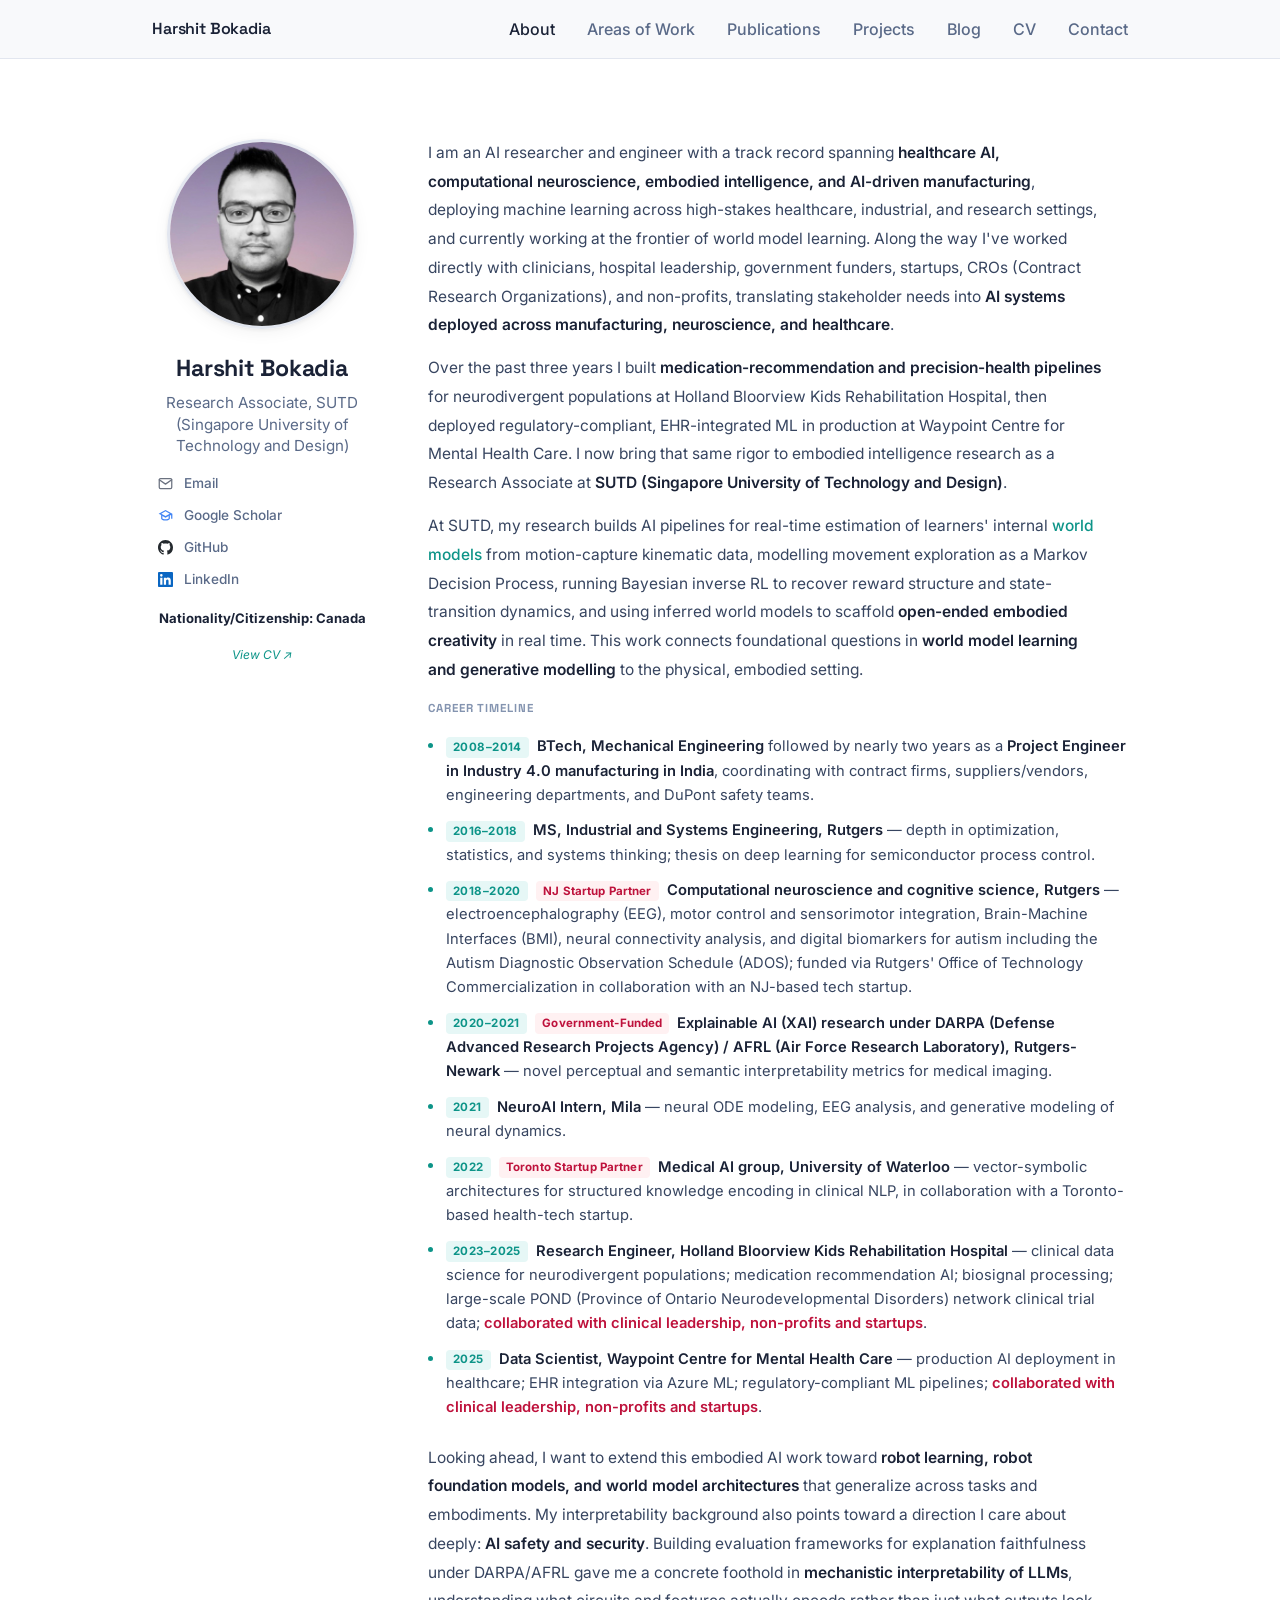
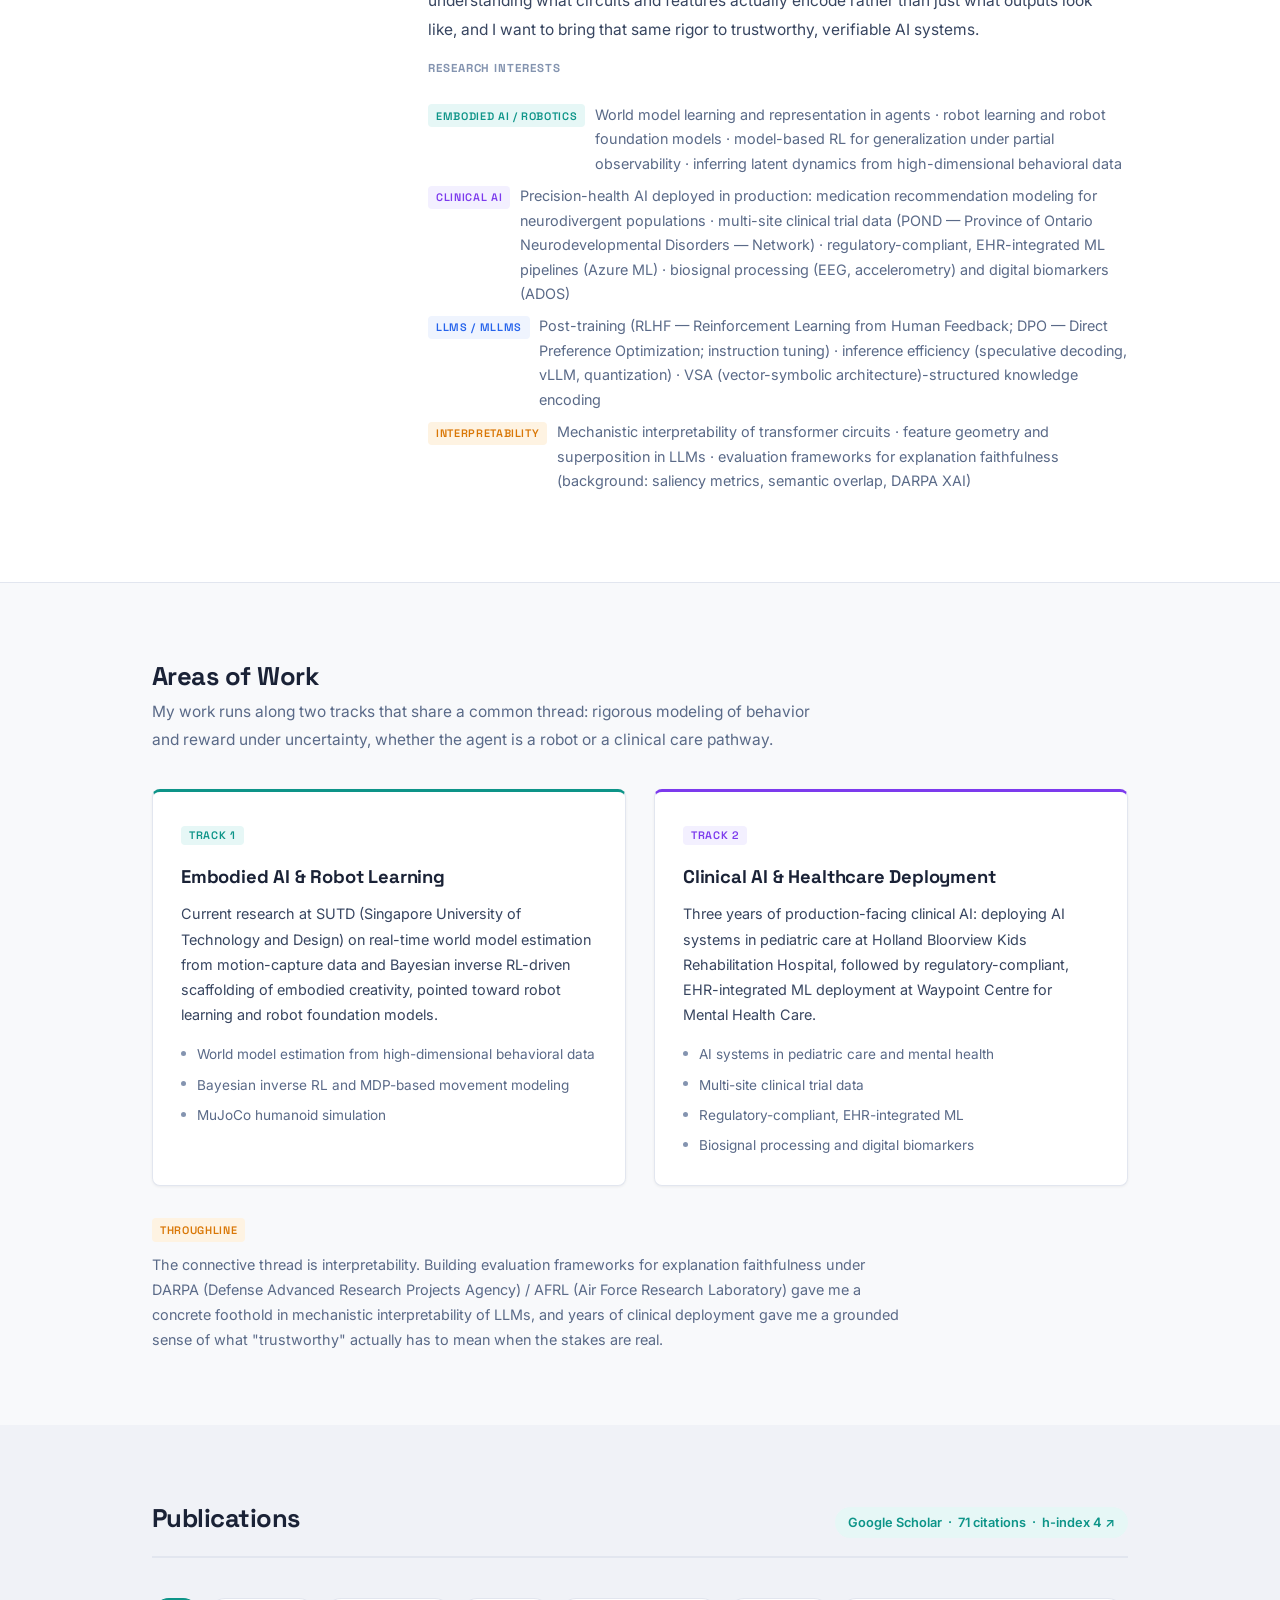
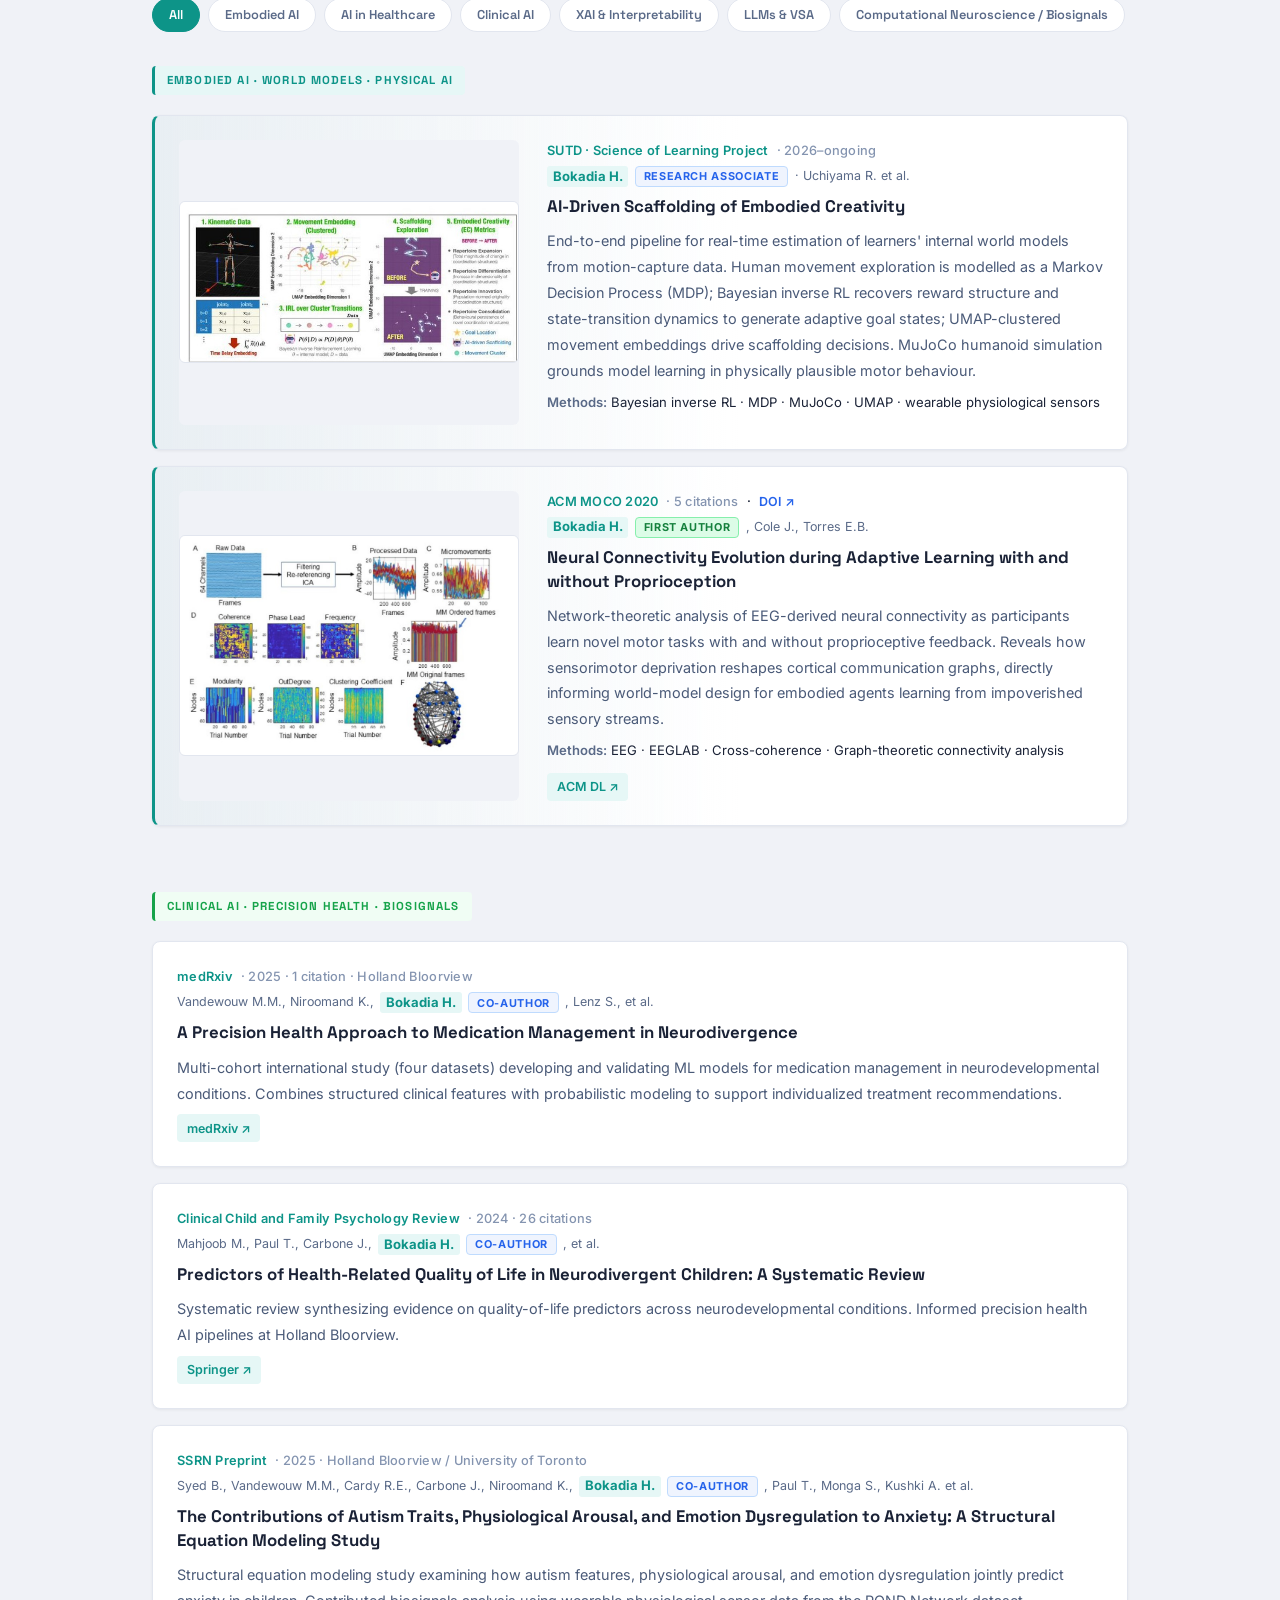
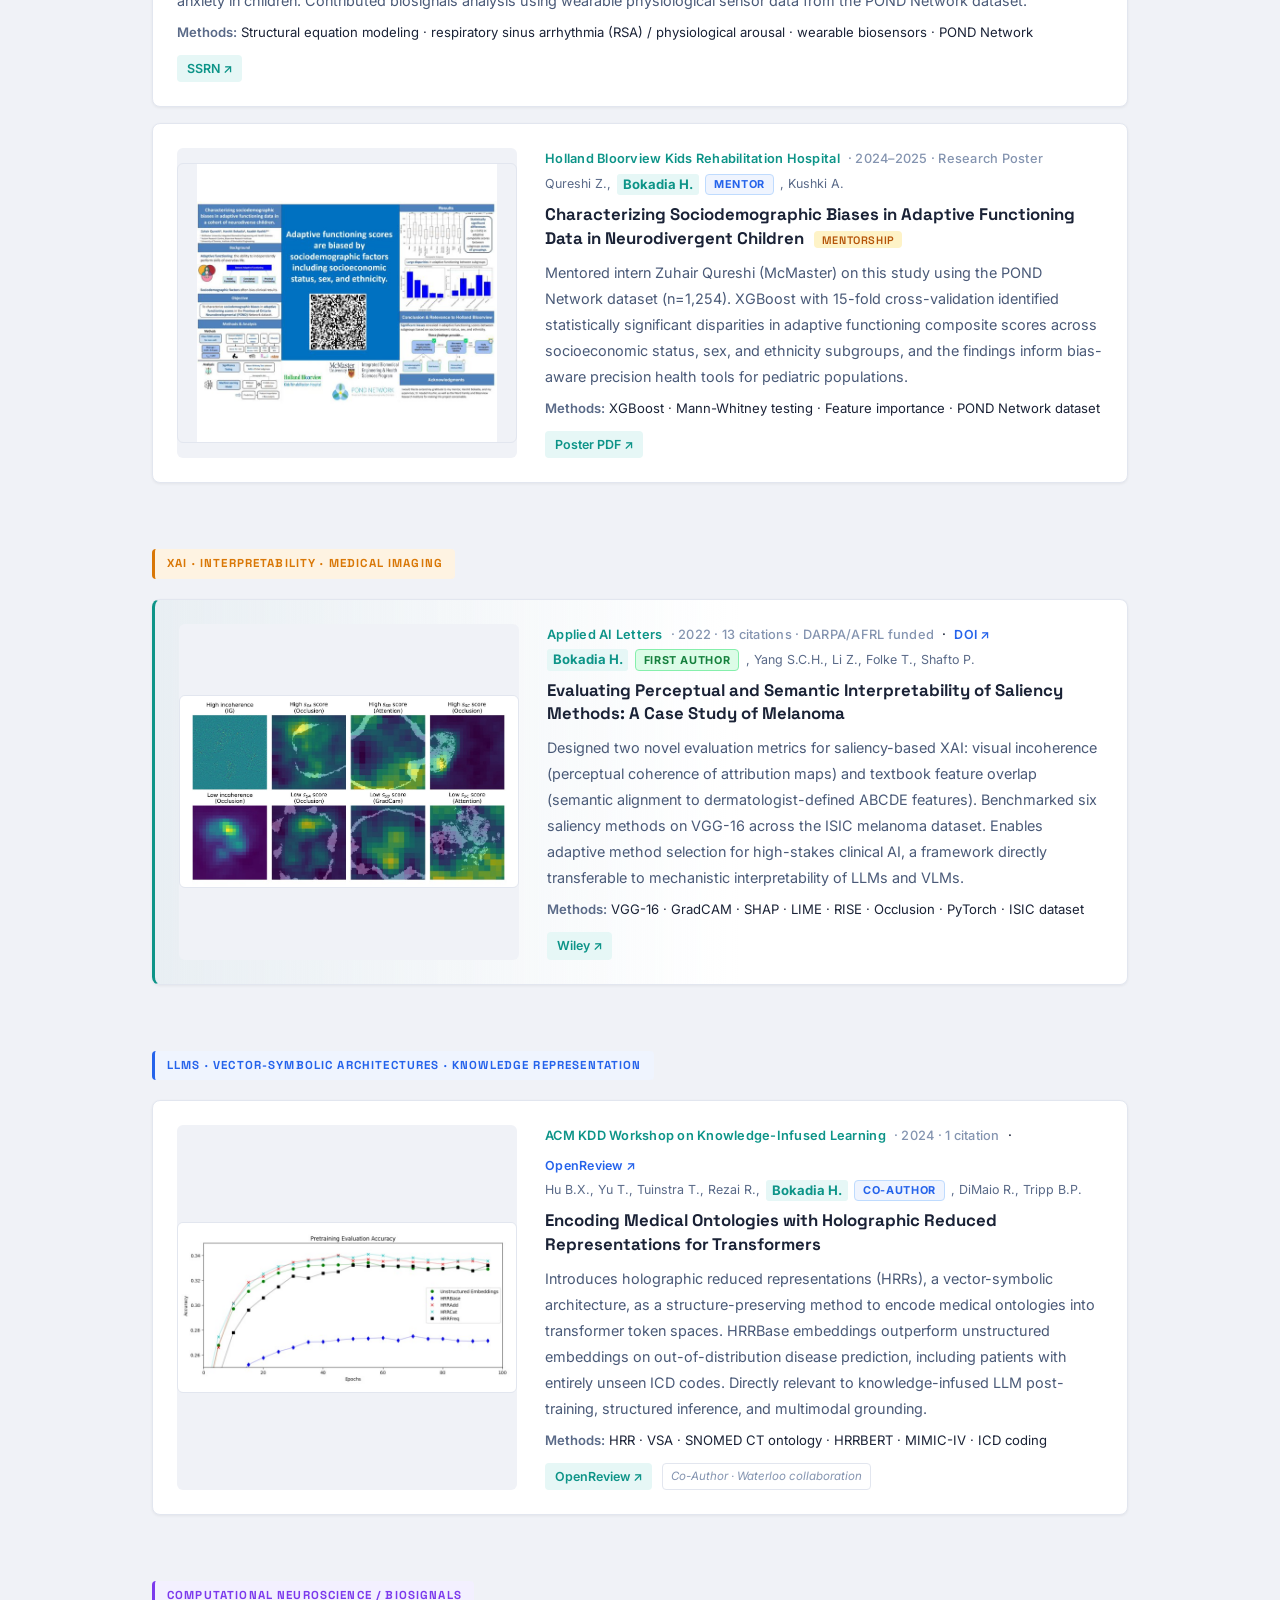
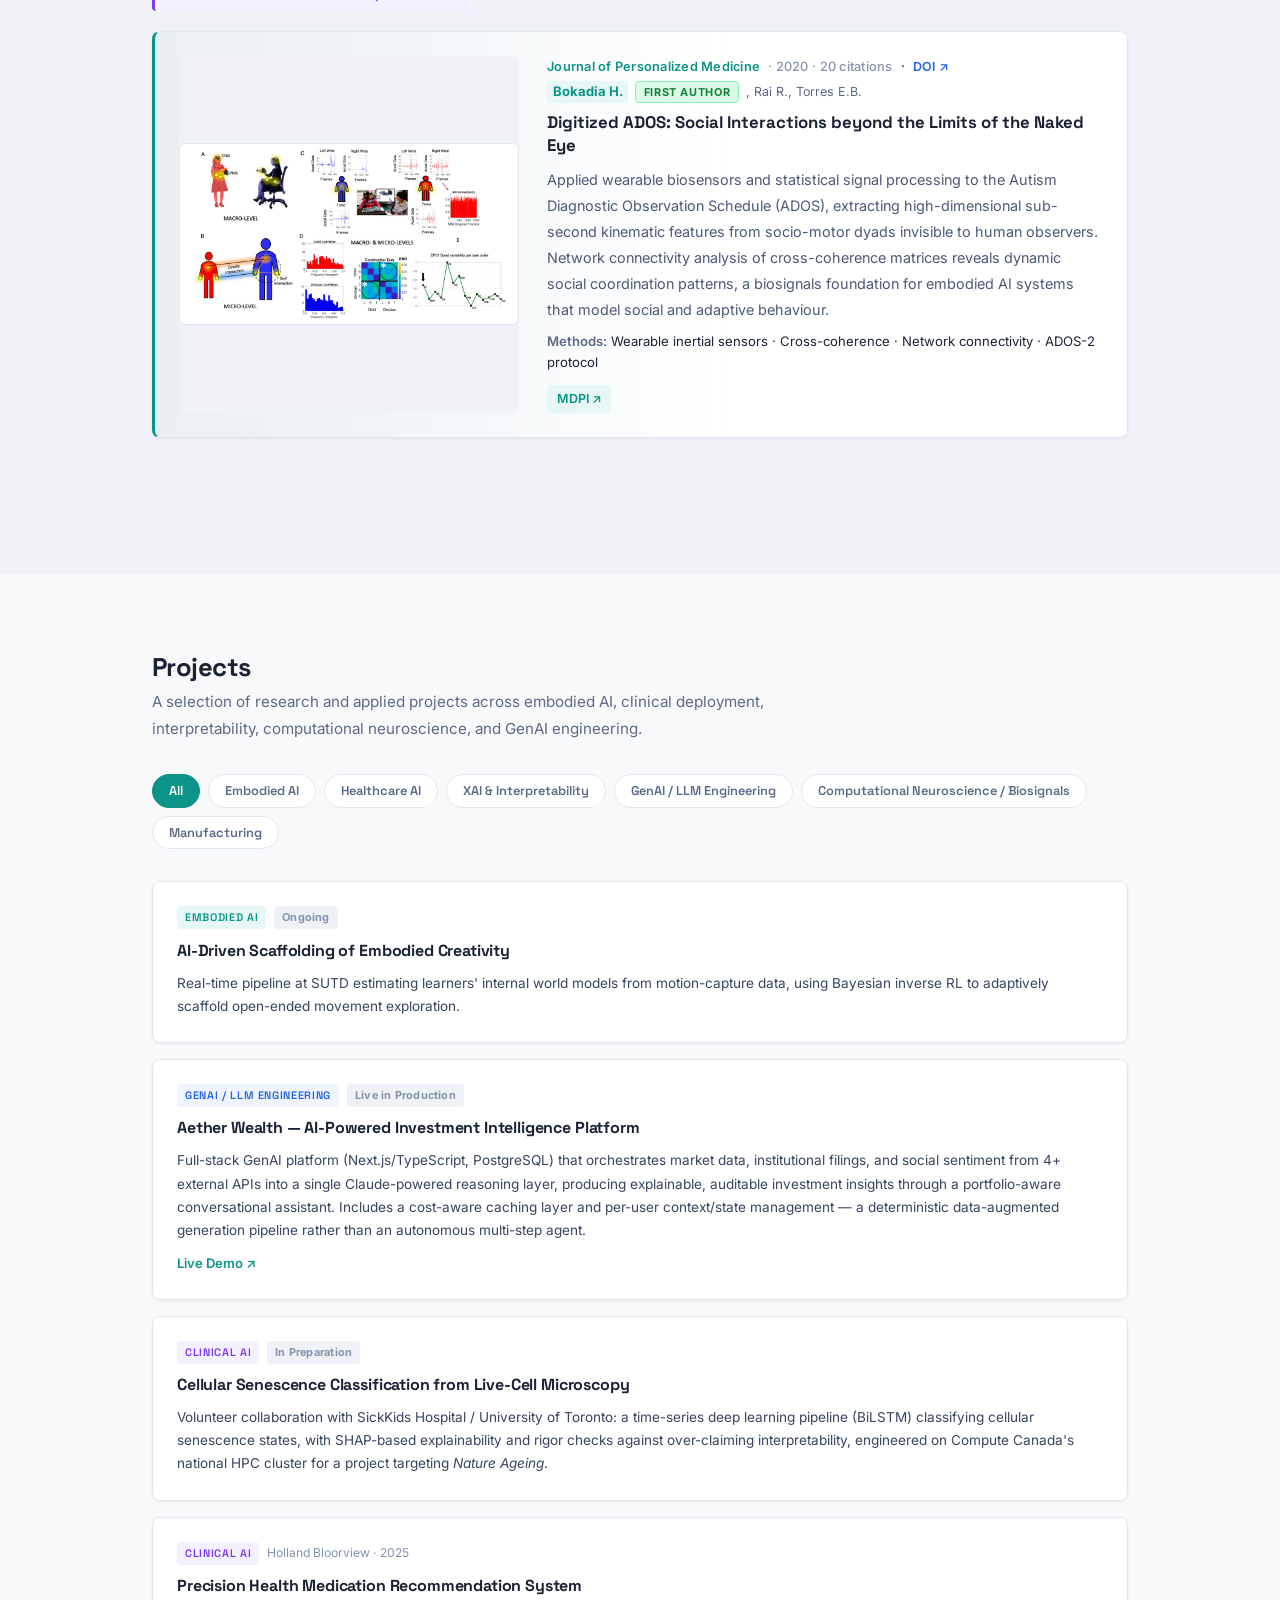
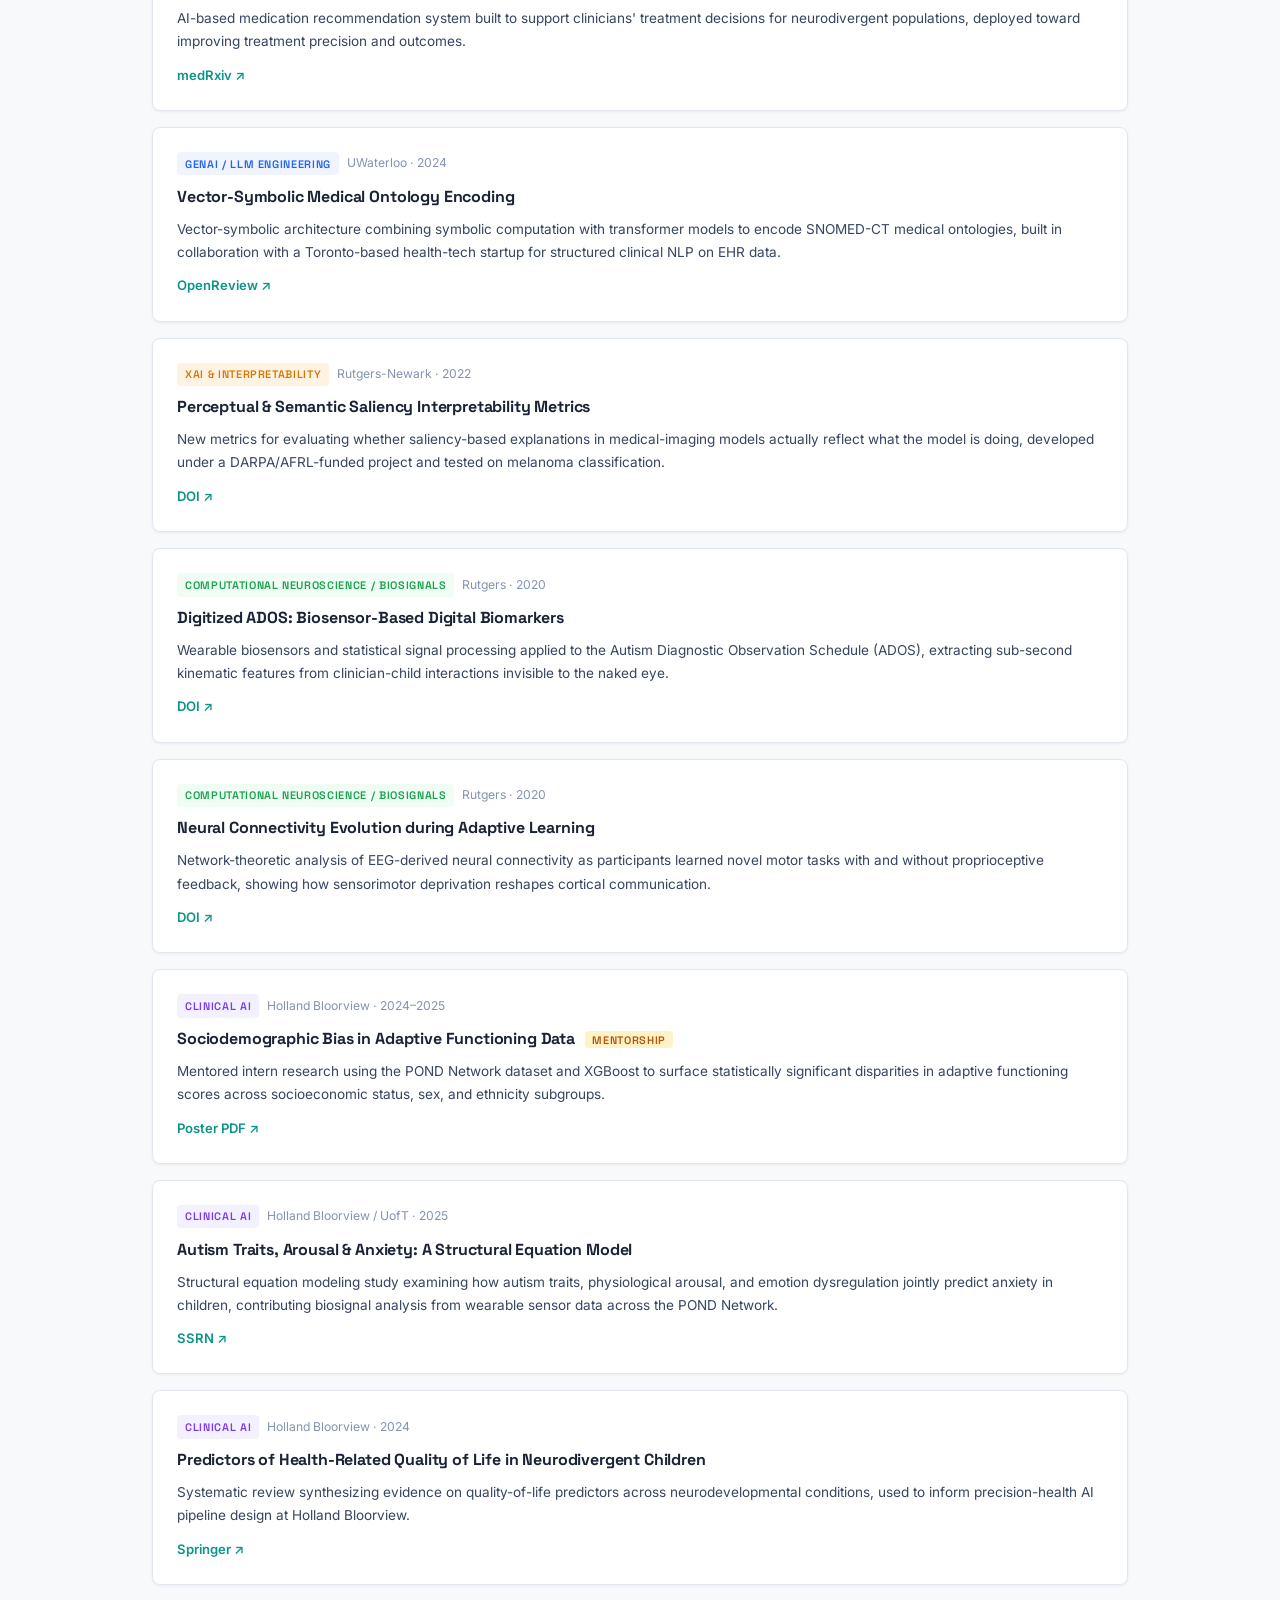
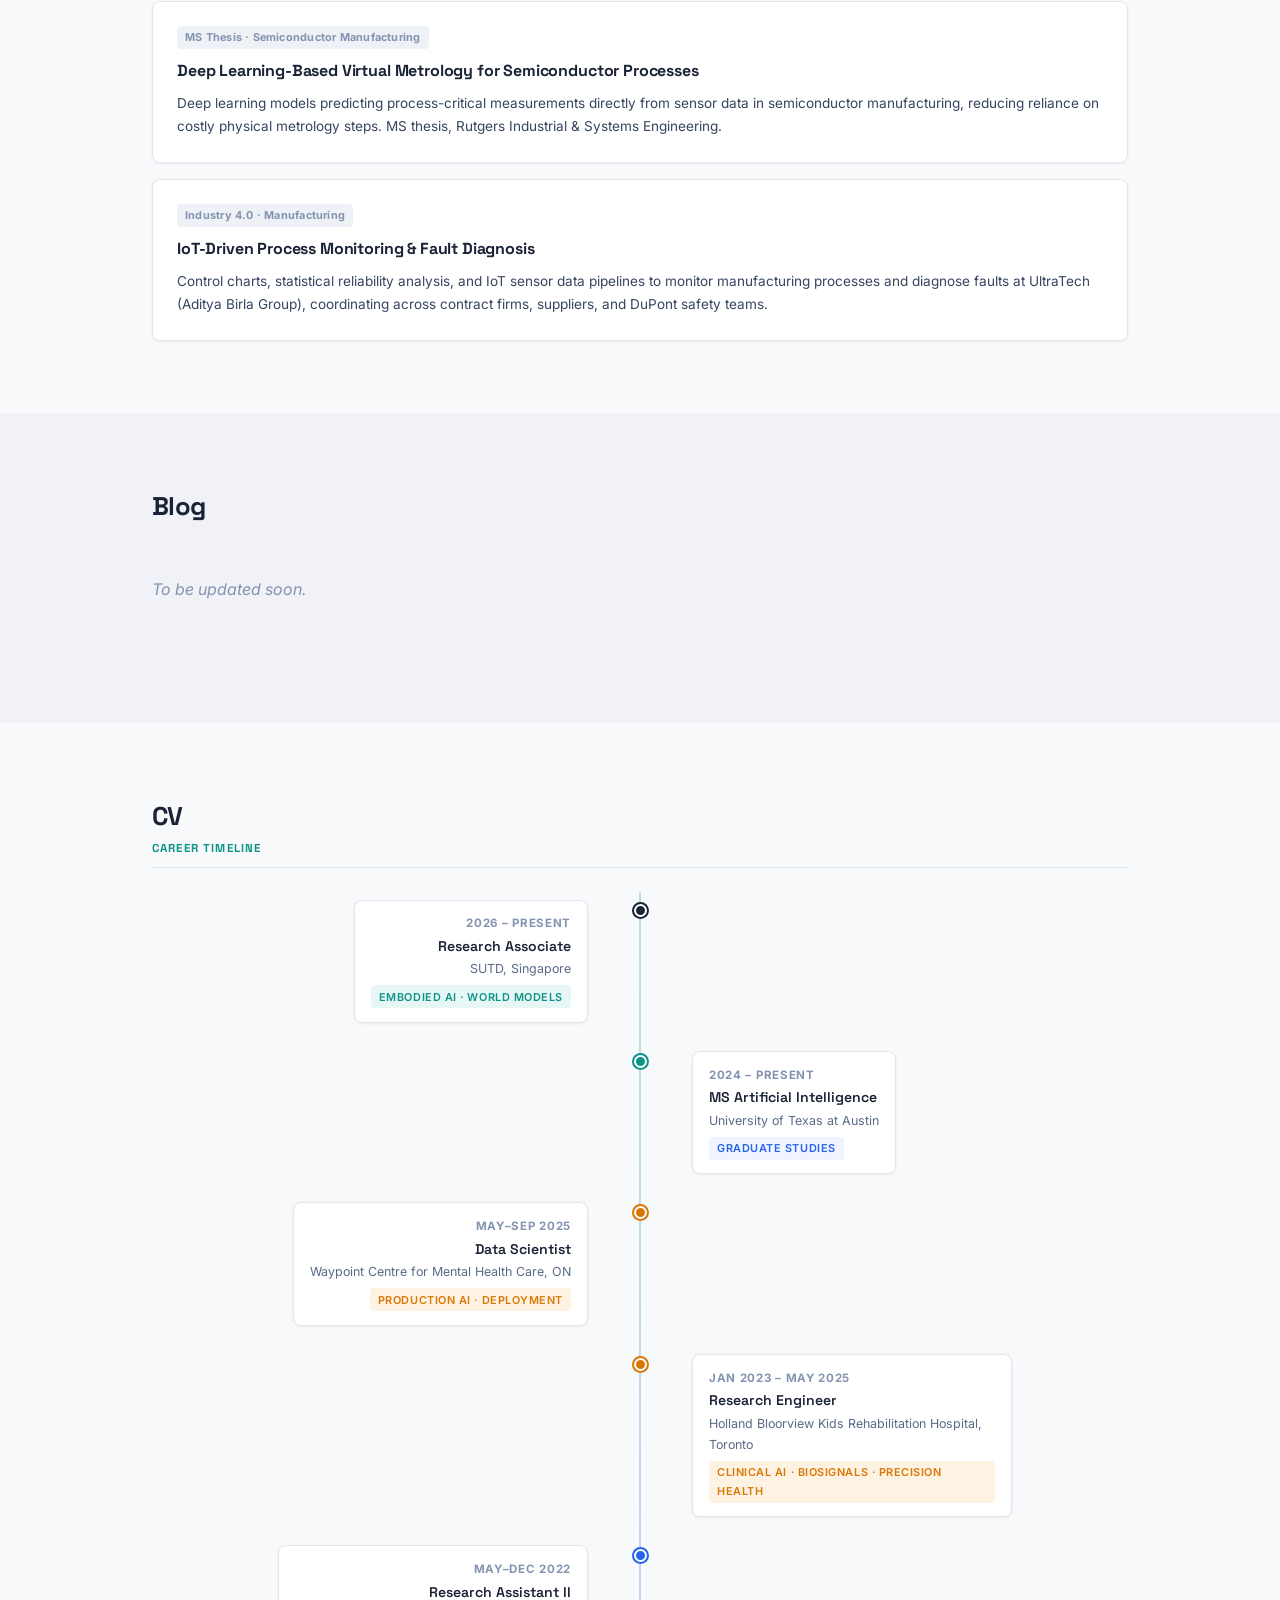
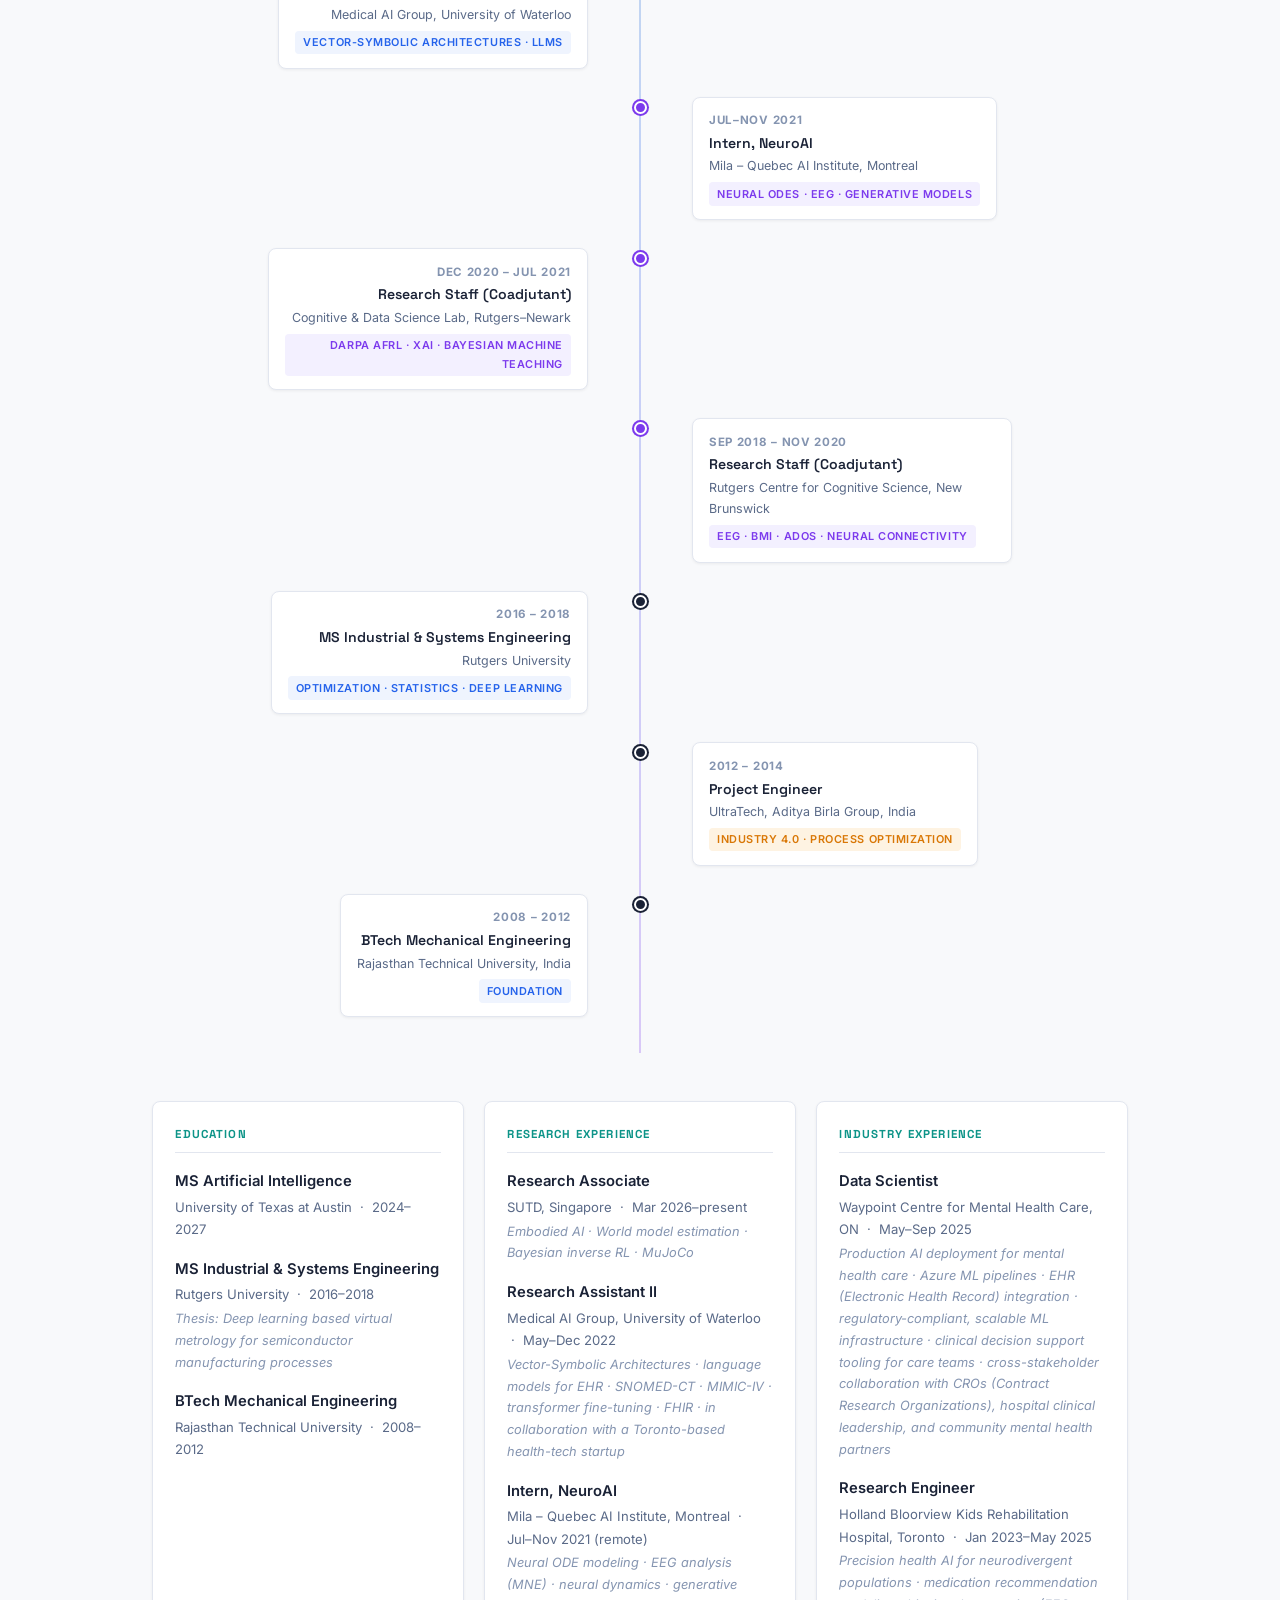
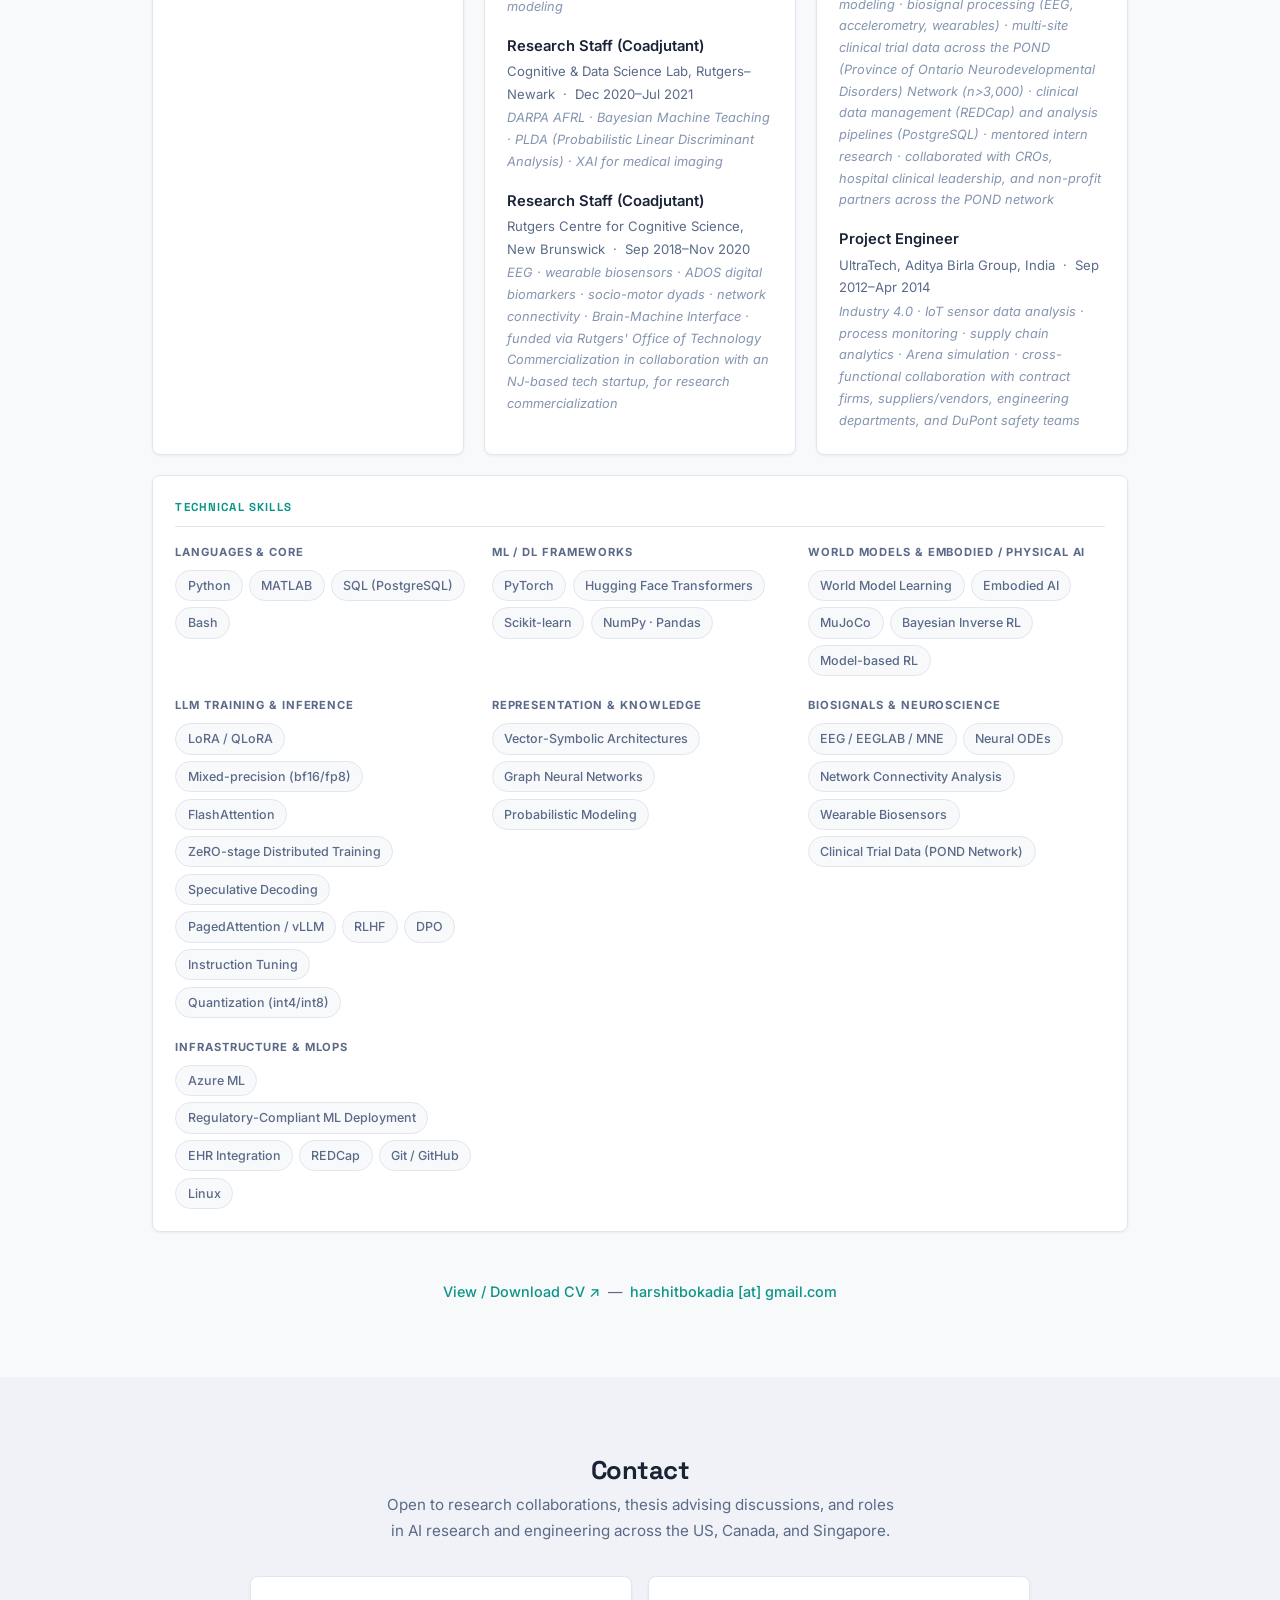
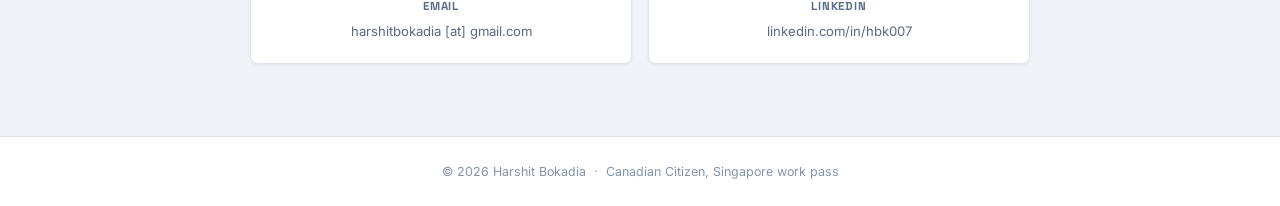
==== index.html @ d678a5a4 "Remove diffusion claims site-wide, simplify Areas of Work Track 2 - Fix domain-list phrasing: "deplo" ====
<!DOCTYPE html>
<html lang="en">
<head>
  <meta charset="UTF-8" />
  <meta name="viewport" content="width=device-width, initial-scale=1.0" />
  <title>Harshit Bokadia — AI Researcher</title>
  <link rel="stylesheet" href="styles.css" />
  <link rel="preconnect" href="https://fonts.googleapis.com" />
  <link rel="preconnect" href="https://fonts.gstatic.com" crossorigin />
  <link href="https://fonts.googleapis.com/css2?family=Inter:wght@300;400;500;600&family=Space+Grotesk:wght@400;500;600;700&display=swap" rel="stylesheet" />
</head>
<body>

  <!-- NAV -->
  <nav class="nav">
    <div class="nav-inner">
      <span class="nav-logo">Harshit Bokadia</span>
      <ul class="nav-links">
        <li><a href="#about">About</a></li>
        <li><a href="#areas">Areas of Work</a></li>
        <li><a href="#research">Publications</a></li>
        <li><a href="#projects">Projects</a></li>
        <li><a href="#blog">Blog</a></li>
        <li><a href="#cv">CV</a></li>
        <li><a href="#contact">Contact</a></li>
      </ul>
      <button class="nav-toggle" aria-label="Toggle menu">&#9776;</button>
    </div>
  </nav>

  <!-- HERO -->
  <section id="about" class="hero">
    <div class="container hero-grid">

      <div class="hero-sidebar">
        <div class="hero-photo-wrap">
          <img src="assets/photo.jpg" alt="Harshit Bokadia" class="hero-photo" />
        </div>
        <div class="hero-sidebar-info">
          <h1 class="hero-name-side">Harshit Bokadia</h1>
          <p class="hero-role-side">Research Associate, SUTD (Singapore University of Technology and Design)</p>
          <ul class="sidebar-links">
            <li>
              <span class="si-icon si-email">
                <svg width="15" height="15" viewBox="0 0 24 24" fill="none" stroke="currentColor" stroke-width="2" stroke-linecap="round" stroke-linejoin="round"><rect x="2" y="4" width="20" height="16" rx="2"/><polyline points="22,6 12,13 2,6"/></svg>
              </span>
              <a href="mailto:harshitbokadia&#64;gmail&#46;com">Email</a>
            </li>
            <li>
              <span class="si-icon si-scholar">
                <svg width="15" height="15" viewBox="0 0 24 24" fill="currentColor" xmlns="http://www.w3.org/2000/svg">
                  <path d="M12 3L1 9l4 2.18V17c0 1.1 3.13 3 7 3s7-1.9 7-3v-5.82L21 12v5h2V9L12 3zm6.82 6L12 12.72 5.18 9 12 5.28 18.82 9zM17 16.77C16.42 17.28 14.38 18 12 18c-2.38 0-4.42-.72-5-1.23v-3.89l5 2.73 5-2.73v3.89z"/>
                </svg>
              </span>
              <a href="https://scholar.google.ca/citations?user=QxgwOOcAAAAJ&hl=en" target="_blank">Google Scholar</a>
            </li>
            <li>
              <span class="si-icon si-github">
                <svg width="15" height="15" viewBox="0 0 24 24" fill="currentColor"><path d="M12 0C5.37 0 0 5.37 0 12c0 5.31 3.435 9.795 8.205 11.385.6.105.825-.255.825-.57 0-.285-.015-1.23-.015-2.235-3.015.555-3.795-.735-4.035-1.41-.135-.345-.72-1.41-1.23-1.695-.42-.225-1.02-.78-.015-.795.945-.015 1.62.87 1.845 1.23 1.08 1.815 2.805 1.305 3.495.99.105-.78.42-1.305.765-1.605-2.67-.3-5.46-1.335-5.46-5.925 0-1.305.465-2.385 1.23-3.225-.12-.3-.54-1.53.12-3.18 0 0 1.005-.315 3.3 1.23.96-.27 1.98-.405 3-.405s2.04.135 3 .405c2.295-1.56 3.3-1.23 3.3-1.23.66 1.65.24 2.88.12 3.18.765.84 1.23 1.905 1.23 3.225 0 4.605-2.805 5.625-5.475 5.925.435.375.81 1.095.81 2.22 0 1.605-.015 2.895-.015 3.3 0 .315.225.69.825.57A12.02 12.02 0 0 0 24 12c0-6.63-5.37-12-12-12z"/></svg>
              </span>
              <a href="https://github.com/hbk008" target="_blank">GitHub</a>
            </li>
            <li>
              <span class="si-icon si-linkedin">
                <svg width="15" height="15" viewBox="0 0 24 24" fill="currentColor"><path d="M20.447 20.452h-3.554v-5.569c0-1.328-.027-3.037-1.852-3.037-1.853 0-2.136 1.445-2.136 2.939v5.667H9.351V9h3.414v1.561h.046c.477-.9 1.637-1.85 3.37-1.85 3.601 0 4.267 2.37 4.267 5.455v6.286zM5.337 7.433a2.062 2.062 0 0 1-2.063-2.065 2.064 2.064 0 1 1 2.063 2.065zm1.782 13.019H3.555V9h3.564v11.452zM22.225 0H1.771C.792 0 0 .774 0 1.729v20.542C0 23.227.792 24 1.771 24h20.451C23.2 24 24 23.227 24 22.271V1.729C24 .774 23.2 0 22.222 0h.003z"/></svg>
              </span>
              <a href="https://www.linkedin.com/in/hbk007/" target="_blank">LinkedIn</a>
            </li>
          </ul>
          <p class="sidebar-nationality"><strong>Nationality/Citizenship: Canada</strong></p>
          <p class="sidebar-cv-note"><a href="https://drive.google.com/file/d/1bFCVumP7IVAzgKCpffT9Iq8Vi7WhBjPZ/view?usp=sharing" target="_blank">View CV ↗</a></p>
        </div>
      </div>

      <div class="hero-text">
        <h1 class="hero-name">Harshit Bokadia</h1>
        <p class="hero-tagline">AI Researcher · Healthcare AI, Robotics &amp; Computational Neuroscience  |  SUTD · Canadian Citizen</p>

        <p class="hero-bio">
          I am an AI researcher and engineer with a track record spanning <strong>healthcare AI,
          computational neuroscience, embodied intelligence, and AI-driven manufacturing</strong>,
          deploying machine learning across high-stakes healthcare, industrial, and research
          settings, and currently working at the frontier of world model learning. Along the way
          I've worked directly with clinicians, hospital leadership,
          government funders, startups, CROs (Contract Research Organizations), and non-profits,
          translating stakeholder needs into <strong>AI systems deployed across manufacturing,
          neuroscience, and healthcare</strong>.
        </p>

        <p class="hero-bio">
          Over the past three years I built <strong>medication-recommendation and precision-health
          pipelines</strong> for neurodivergent populations at Holland Bloorview Kids Rehabilitation
          Hospital, then deployed regulatory-compliant, EHR-integrated ML in production at Waypoint
          Centre for Mental Health Care. I now bring that same rigor to embodied intelligence research
          as a Research Associate at <strong>SUTD (Singapore University of Technology and Design)</strong>.
        </p>
        <p class="hero-bio">
          At SUTD, my research builds AI pipelines for real-time estimation of learners' internal
          <em>world models</em> from motion-capture kinematic data, modelling movement exploration
          as a Markov Decision Process, running Bayesian inverse RL to recover reward structure and
          state-transition dynamics, and using inferred world models to scaffold
          <strong>open-ended embodied creativity</strong> in real time. This work connects foundational
          questions in <strong>world model learning and generative modelling</strong> to the physical, embodied setting.
        </p>
        <p class="hero-bio-label" style="margin-bottom:0.4rem;">Career timeline</p>
        <ul class="bio-trail">
          <li><span class="bio-date">2008–2014</span><strong>BTech, Mechanical Engineering</strong> followed by nearly two years as a <strong>Project Engineer in Industry 4.0 manufacturing in India</strong>, coordinating with contract firms, suppliers/vendors, engineering departments, and DuPont safety teams.</li>
          <li><span class="bio-date">2016–2018</span><strong>MS, Industrial and Systems Engineering, Rutgers</strong> — depth in optimization, statistics, and systems thinking; thesis on deep learning for semiconductor process control.</li>
          <li><span class="bio-date">2018–2020</span><span class="bio-partner">NJ Startup Partner</span><strong>Computational neuroscience and cognitive science, Rutgers</strong> — electroencephalography (EEG), motor control and sensorimotor integration, Brain-Machine Interfaces (BMI), neural connectivity analysis, and digital biomarkers for autism including the Autism Diagnostic Observation Schedule (ADOS); funded via Rutgers' Office of Technology Commercialization in collaboration with an NJ-based tech startup.</li>
          <li><span class="bio-date">2020–2021</span><span class="bio-partner">Government-Funded</span><strong>Explainable AI (XAI) research under DARPA (Defense Advanced Research Projects Agency) / AFRL (Air Force Research Laboratory), Rutgers-Newark</strong> — novel perceptual and semantic interpretability metrics for medical imaging.</li>
          <li><span class="bio-date">2021</span><strong>NeuroAI Intern, Mila</strong> — neural ODE modeling, EEG analysis, and generative modeling of neural dynamics.</li>
          <li><span class="bio-date">2022</span><span class="bio-partner">Toronto Startup Partner</span><strong>Medical AI group, University of Waterloo</strong> — vector-symbolic architectures for structured knowledge encoding in clinical NLP, in collaboration with a Toronto-based health-tech startup.</li>
          <li><span class="bio-date">2023–2025</span><strong>Research Engineer, Holland Bloorview Kids Rehabilitation Hospital</strong> — clinical data science for neurodivergent populations; medication recommendation AI; biosignal processing; large-scale POND (Province of Ontario Neurodevelopmental Disorders) network clinical trial data; <span class="bio-highlight">collaborated with clinical leadership, non-profits and startups</span>.</li>
          <li><span class="bio-date">2025</span><strong>Data Scientist, Waypoint Centre for Mental Health Care</strong> — production AI deployment in healthcare; EHR integration via Azure ML; regulatory-compliant ML pipelines; <span class="bio-highlight">collaborated with clinical leadership, non-profits and startups</span>.</li>
        </ul>
        <p class="hero-bio">
          Looking ahead, I want to extend this embodied AI work toward <strong>robot learning, robot foundation models, and world model architectures</strong> that generalize across tasks and embodiments. My interpretability background also points toward a direction I care about deeply: <strong>AI safety and security</strong>. Building evaluation frameworks for explanation faithfulness under DARPA/AFRL gave me a concrete foothold in <strong>mechanistic interpretability of LLMs</strong>, understanding what circuits and features actually encode rather than just what outputs look like, and I want to bring that same rigor to trustworthy, verifiable AI systems.
        </p>

        <p class="hero-bio-label">Research interests</p>
        <ul class="focus-list">
          <li><span class="tag tag-teal">Embodied AI / Robotics</span> World model learning and representation in agents · robot learning and robot foundation models · model-based RL for generalization under partial observability · inferring latent dynamics from high-dimensional behavioral data</li>
          <li><span class="tag tag-purple">Clinical AI</span> Precision-health AI deployed in production: medication recommendation modeling for neurodivergent populations · multi-site clinical trial data (POND — Province of Ontario Neurodevelopmental Disorders — Network) · regulatory-compliant, EHR-integrated ML pipelines (Azure ML) · biosignal processing (EEG, accelerometry) and digital biomarkers (ADOS)</li>
          <li><span class="tag tag-blue">LLMs / MLLMs</span> Post-training (RLHF — Reinforcement Learning from Human Feedback; DPO — Direct Preference Optimization; instruction tuning) · inference efficiency (speculative decoding, vLLM, quantization) · VSA (vector-symbolic architecture)-structured knowledge encoding</li>
          <li><span class="tag tag-orange">Interpretability</span> Mechanistic interpretability of transformer circuits · feature geometry and superposition in LLMs · evaluation frameworks for explanation faithfulness (background: saliency metrics, semantic overlap, DARPA XAI)</li>
        </ul>


      </div>

    </div>
  </section>

  <!-- AREAS OF WORK -->
  <section id="areas" class="section">
    <div class="container">
      <h2 class="section-title reveal">Areas of Work</h2>
      <p class="areas-intro reveal">
        My work runs along two tracks that share a common thread: rigorous modeling of
        behavior and reward under uncertainty, whether the agent is a robot or a clinical
        care pathway.
      </p>

      <div class="areas-grid">
        <div class="area-card area-card-teal reveal-left">
          <span class="tag tag-teal">Track 1</span>
          <h3 class="area-card-title">Embodied AI &amp; Robot Learning</h3>
          <p class="area-card-text">
            Current research at SUTD (Singapore University of Technology and Design) on
            real-time world model estimation from motion-capture data and Bayesian inverse
            RL-driven scaffolding of embodied creativity, pointed toward robot learning and
            robot foundation models.
          </p>
          <ul class="area-highlights">
            <li>World model estimation from high-dimensional behavioral data</li>
            <li>Bayesian inverse RL and MDP-based movement modeling</li>
            <li>MuJoCo humanoid simulation</li>
          </ul>
        </div>

        <div class="area-card area-card-purple reveal-right">
          <span class="tag tag-purple">Track 2</span>
          <h3 class="area-card-title">Clinical AI &amp; Healthcare Deployment</h3>
          <p class="area-card-text">
            Three years of production-facing clinical AI: deploying AI systems in pediatric
            care at Holland Bloorview Kids Rehabilitation Hospital, followed by
            regulatory-compliant, EHR-integrated ML deployment at Waypoint Centre
            for Mental Health Care.
          </p>
          <ul class="area-highlights">
            <li>AI systems in pediatric care and mental health</li>
            <li>Multi-site clinical trial data</li>
            <li>Regulatory-compliant, EHR-integrated ML</li>
            <li>Biosignal processing and digital biomarkers</li>
          </ul>
        </div>
      </div>

      <p class="areas-thread reveal">
        <span class="tag tag-orange">Throughline</span>
        The connective thread is interpretability. Building evaluation frameworks for
        explanation faithfulness under DARPA (Defense Advanced Research Projects Agency) /
        AFRL (Air Force Research Laboratory) gave me a concrete foothold in mechanistic
        interpretability of LLMs, and years of clinical deployment gave me a grounded sense
        of what "trustworthy" actually has to mean when the stakes are real.
      </p>
    </div>
  </section>

  <!-- PUBLICATIONS -->
  <section id="research" class="section section-alt">
    <div class="container">
      <div class="section-header">
        <h2 class="section-title reveal">Publications</h2>
        <a href="https://scholar.google.ca/citations?user=QxgwOOcAAAAJ&hl=en" target="_blank" class="scholar-badge">
          Google Scholar &nbsp;·&nbsp; 71 citations &nbsp;·&nbsp; h-index 4 ↗
        </a>
      </div>

      <div class="pub-tabs">
        <button class="pub-tab active" data-tab="all">All</button>
        <button class="pub-tab" data-tab="embodied">Embodied AI</button>
        <button class="pub-tab" data-tab="healthcare">AI in Healthcare</button>
        <button class="pub-tab" data-tab="clinical">Clinical AI</button>
        <button class="pub-tab" data-tab="xai">XAI &amp; Interpretability</button>
        <button class="pub-tab" data-tab="llm">LLMs &amp; VSA</button>
        <button class="pub-tab" data-tab="neuro">Computational Neuroscience / Biosignals</button>
      </div>

      <div class="pub-groups">

      <!-- GROUP 1: Embodied AI -->
      <div class="pub-group" data-tab="embodied">
        <h3 class="pub-group-label label-teal">Embodied AI · World Models · Physical AI</h3>

        <div class="pub-row reveal featured-pub">
          <div class="pub-figure">
            <img src="assets/embodied.jpg" alt="Embodied creativity pipeline figure" />
          </div>
          <div class="pub-content">
            <p class="pub-venue"><span class="pub-journal">SUTD · Science of Learning Project</span> <span class="pub-meta-info">· 2026–ongoing</span></p>
            <p class="pub-authors"><span class="author-me">Bokadia H.</span> <span class="coauthor-badge">Research Associate</span> <span class="author-other">· Uchiyama R. et al.</span></p>
            <p class="pub-title">AI-Driven Scaffolding of Embodied Creativity</p>
            <p class="pub-desc">
              End-to-end pipeline for real-time estimation of learners' internal world models from
              motion-capture data. Human movement exploration is modelled as a Markov Decision Process (MDP); Bayesian inverse RL
              recovers reward structure and state-transition dynamics to generate adaptive goal states;
              UMAP-clustered movement embeddings drive scaffolding decisions.
              MuJoCo humanoid simulation grounds model learning in physically plausible motor behaviour.
            </p>
            <p class="pub-methods"><strong>Methods:</strong> Bayesian inverse RL · MDP · MuJoCo · UMAP · wearable physiological sensors</p>
            <div class="pub-links">
            </div>
          </div>
        </div>

        <div class="pub-row reveal featured-pub">
          <div class="pub-figure">
            <img src="assets/moco.jpg" alt="MOCO EEG neural connectivity pipeline" />
          </div>
          <div class="pub-content">
            <p class="pub-venue"><span class="pub-journal">ACM MOCO 2020</span> <span class="pub-meta-info">· 5 citations</span> · <a href="https://doi.org/10.1145/3401956.3404232" target="_blank">DOI ↗</a></p>
            <p class="pub-authors"><span class="author-me">Bokadia H.</span> <span class="first-author-badge">First Author</span> <span class="author-other">, Cole J., Torres E.B.</span></p>
            <p class="pub-title">Neural Connectivity Evolution during Adaptive Learning with and without Proprioception</p>
            <p class="pub-desc">
              Network-theoretic analysis of EEG-derived neural connectivity as participants learn
              novel motor tasks with and without proprioceptive feedback. Reveals how sensorimotor
              deprivation reshapes cortical communication graphs, directly informing world-model
              design for embodied agents learning from impoverished sensory streams.
            </p>
            <p class="pub-methods"><strong>Methods:</strong> EEG · EEGLAB · Cross-coherence · Graph-theoretic connectivity analysis</p>
            <div class="pub-links">
              <a href="https://doi.org/10.1145/3401956.3404232" target="_blank">ACM DL ↗</a>
            </div>
          </div>
        </div>
      </div>

      <!-- GROUP 4: Biosignals / Clinical -->
      <div class="pub-group" data-tab="clinical">
        <h3 class="pub-group-label label-green">Clinical AI · Precision Health · Biosignals</h3>

        <div class="pub-row pub-row-full reveal">
          <div class="pub-content">
            <p class="pub-venue"><span class="pub-journal">medRxiv</span> <span class="pub-meta-info">· 2025 · 1 citation · Holland Bloorview</span></p>
            <p class="pub-authors"><span class="author-other">Vandewouw M.M., Niroomand K., </span><span class="author-me">Bokadia H.</span> <span class="coauthor-badge">Co-Author</span><span class="author-other">, Lenz S., et al.</span></p>
            <p class="pub-title">A Precision Health Approach to Medication Management in Neurodivergence</p>
            <p class="pub-desc">
              Multi-cohort international study (four datasets) developing and validating ML models for
              medication management in neurodevelopmental conditions. Combines structured clinical features
              with probabilistic modeling to support individualized treatment recommendations.
            </p>
            <div class="pub-links">
              <a href="https://www.medrxiv.org/content/10.1101/2025.03.12.25323683v4" target="_blank">medRxiv ↗</a>
            </div>
          </div>
        </div>

        <div class="pub-row pub-row-full reveal">
          <div class="pub-content">
            <p class="pub-venue"><span class="pub-journal">Clinical Child and Family Psychology Review</span> <span class="pub-meta-info">· 2024 · 26 citations</span></p>
            <p class="pub-authors"><span class="author-other">Mahjoob M., Paul T., Carbone J., </span><span class="author-me">Bokadia H.</span> <span class="coauthor-badge">Co-Author</span><span class="author-other">, et al.</span></p>
            <p class="pub-title">Predictors of Health-Related Quality of Life in Neurodivergent Children: A Systematic Review</p>
            <p class="pub-desc">
              Systematic review synthesizing evidence on quality-of-life predictors across
              neurodevelopmental conditions. Informed precision health AI pipelines at Holland Bloorview.
            </p>
            <div class="pub-links">
              <a href="https://link.springer.com/article/10.1007/s10567-023-00462-3" target="_blank">Springer ↗</a>
            </div>
          </div>
        </div>

        <div class="pub-row pub-row-full reveal">
          <div class="pub-content">
            <p class="pub-venue"><span class="pub-journal">SSRN Preprint</span> <span class="pub-meta-info">· 2025 · Holland Bloorview / University of Toronto</span></p>
            <p class="pub-authors"><span class="author-other">Syed B., Vandewouw M.M., Cardy R.E., Carbone J., Niroomand K., </span><span class="author-me">Bokadia H.</span> <span class="coauthor-badge">Co-Author</span><span class="author-other">, Paul T., Monga S., Kushki A. et al.</span></p>
            <p class="pub-title">The Contributions of Autism Traits, Physiological Arousal, and Emotion Dysregulation to Anxiety: A Structural Equation Modeling Study</p>
            <p class="pub-desc">
              Structural equation modeling study examining how autism features, physiological arousal, and emotion dysregulation jointly predict anxiety in children. Contributed biosignals analysis using wearable physiological sensor data from the POND Network dataset.
            </p>
            <p class="pub-methods"><strong>Methods:</strong> Structural equation modeling · respiratory sinus arrhythmia (RSA) / physiological arousal · wearable biosensors · POND Network</p>
            <div class="pub-links">
              <a href="https://papers.ssrn.com/sol3/papers.cfm?abstract_id=5270022" target="_blank">SSRN ↗</a>
            </div>
          </div>
        </div>

        <!-- Mentorship project with poster -->
        <div class="pub-row reveal">
          <div class="pub-figure">
            <img src="assets/zuhair.jpg" alt="Zuhair Qureshi research poster on sociodemographic bias" />
          </div>
          <div class="pub-content">
            <p class="pub-venue"><span class="pub-journal">Holland Bloorview Kids Rehabilitation Hospital</span> <span class="pub-meta-info">· 2024–2025 · Research Poster</span></p>
            <p class="pub-authors"><span class="author-other">Qureshi Z., </span><span class="author-me">Bokadia H.</span> <span class="coauthor-badge">Mentor</span><span class="author-other">, Kushki A.</span></p>
            <p class="pub-title">Characterizing Sociodemographic Biases in Adaptive Functioning Data in Neurodivergent Children <span class="mentorship-badge">Mentorship</span></p>
            <p class="pub-desc">
              Mentored intern Zuhair Qureshi (McMaster) on this study using the POND Network dataset
              (n=1,254). XGBoost with 15-fold cross-validation identified statistically significant
              disparities in adaptive functioning composite scores across socioeconomic status, sex, and
              ethnicity subgroups, and the findings inform bias-aware precision health tools for
              pediatric populations.
            </p>
            <p class="pub-methods"><strong>Methods:</strong> XGBoost · Mann-Whitney testing · Feature importance · POND Network dataset</p>
            <div class="pub-links">
              <a href="https://hollandbloorview.ca/sites/default/files/2024-07/Zuhair%20Qureshi%20poster.pdf" target="_blank">Poster PDF ↗</a>
            </div>
          </div>
        </div>
      </div>

      <!-- GROUP 3: XAI -->
      <div class="pub-group" data-tab="xai">
        <h3 class="pub-group-label label-orange">XAI · Interpretability · Medical Imaging</h3>

        <div class="pub-row reveal featured-pub">
          <div class="pub-figure">
            <img src="assets/xai.jpg" alt="Saliency map comparison grid for melanoma" />
          </div>
          <div class="pub-content">
            <p class="pub-venue"><span class="pub-journal">Applied AI Letters</span> <span class="pub-meta-info">· 2022 · 13 citations · DARPA/AFRL funded</span> · <a href="https://doi.org/10.1002/ail2.77" target="_blank">DOI ↗</a></p>
            <p class="pub-authors"><span class="author-me">Bokadia H.</span> <span class="first-author-badge">First Author</span> <span class="author-other">, Yang S.C.H., Li Z., Folke T., Shafto P.</span></p>
            <p class="pub-title">Evaluating Perceptual and Semantic Interpretability of Saliency Methods: A Case Study of Melanoma</p>
            <p class="pub-desc">
              Designed two novel evaluation metrics for saliency-based XAI: visual incoherence
              (perceptual coherence of attribution maps) and textbook feature overlap (semantic
              alignment to dermatologist-defined ABCDE features). Benchmarked six saliency methods on
              VGG-16 across the ISIC melanoma dataset. Enables adaptive method selection for
              high-stakes clinical AI, a framework directly transferable to mechanistic
              interpretability of LLMs and VLMs.
            </p>
            <p class="pub-methods"><strong>Methods:</strong> VGG-16 · GradCAM · SHAP · LIME · RISE · Occlusion · PyTorch · ISIC dataset</p>
            <div class="pub-links">
              <a href="https://doi.org/10.1002/ail2.77" target="_blank">Wiley ↗</a>
            </div>
          </div>
        </div>
      </div>

      <!-- GROUP 2: LLMs / VSA -->
      <div class="pub-group" data-tab="llm">
        <h3 class="pub-group-label label-blue">LLMs · Vector-Symbolic Architectures · Knowledge Representation</h3>

        <div class="pub-row reveal">
          <div class="pub-figure">
            <img src="assets/kdd.jpg" alt="HRR t-SNE embedding visualization" />
          </div>
          <div class="pub-content">
            <p class="pub-venue"><span class="pub-journal">ACM KDD Workshop on Knowledge-Infused Learning</span> <span class="pub-meta-info">· 2024 · 1 citation</span> · <a href="https://openreview.net/forum?id=LN4zA2D8vd" target="_blank">OpenReview ↗</a></p>
            <p class="pub-authors"><span class="author-other">Hu B.X., Yu T., Tuinstra T., Rezai R., </span><span class="author-me">Bokadia H.</span> <span class="coauthor-badge">Co-Author</span><span class="author-other">, DiMaio R., Tripp B.P.</span></p>
            <p class="pub-title">Encoding Medical Ontologies with Holographic Reduced Representations for Transformers</p>
            <p class="pub-desc">
              Introduces holographic reduced representations (HRRs), a vector-symbolic architecture,
              as a structure-preserving method to encode medical ontologies into transformer token spaces.
              HRRBase embeddings outperform unstructured embeddings on out-of-distribution disease
              prediction, including patients with entirely unseen ICD codes. Directly relevant to
              knowledge-infused LLM post-training, structured inference, and multimodal grounding.
            </p>
            <p class="pub-methods"><strong>Methods:</strong> HRR · VSA · SNOMED CT ontology · HRRBERT · MIMIC-IV · ICD coding</p>
            <div class="pub-links">
              <a href="https://openreview.net/forum?id=LN4zA2D8vd" target="_blank">OpenReview ↗</a>
              <span class="pub-role-badge">Co-Author · Waterloo collaboration</span>
            </div>
          </div>
        </div>
      </div>

      <!-- GROUP 5: Computational Neuroscience / Biosignals -->
      <div class="pub-group" data-tab="neuro">
        <h3 class="pub-group-label label-purple">Computational Neuroscience / Biosignals</h3>

        <!-- Duplicate of the Neural Connectivity (MOCO) entry above, shown only
             under the Computational Neuroscience / Biosignals tab and the
             combined AI in Healthcare tab, so it isn't double-listed under All. -->
        <div class="pub-row reveal featured-pub" id="moco-dup" style="display:none;">
          <div class="pub-figure">
            <img src="assets/moco.jpg" alt="MOCO EEG neural connectivity pipeline" />
          </div>
          <div class="pub-content">
            <p class="pub-venue"><span class="pub-journal">ACM MOCO 2020</span> <span class="pub-meta-info">· 5 citations</span> · <a href="https://doi.org/10.1145/3401956.3404232" target="_blank">DOI ↗</a></p>
            <p class="pub-authors"><span class="author-me">Bokadia H.</span> <span class="first-author-badge">First Author</span> <span class="author-other">, Cole J., Torres E.B.</span></p>
            <p class="pub-title">Neural Connectivity Evolution during Adaptive Learning with and without Proprioception</p>
            <p class="pub-desc">
              Network-theoretic analysis of EEG-derived neural connectivity as participants learn
              novel motor tasks with and without proprioceptive feedback. Reveals how sensorimotor
              deprivation reshapes cortical communication graphs, directly informing world-model
              design for embodied agents learning from impoverished sensory streams.
            </p>
            <p class="pub-methods"><strong>Methods:</strong> EEG · EEGLAB · Cross-coherence · Graph-theoretic connectivity analysis</p>
            <div class="pub-links">
              <a href="https://doi.org/10.1145/3401956.3404232" target="_blank">ACM DL ↗</a>
            </div>
          </div>
        </div>

        <div class="pub-row reveal featured-pub">
          <div class="pub-figure">
            <img src="assets/ados.jpg" alt="Digitized ADOS biosensor figure" />
          </div>
          <div class="pub-content">
            <p class="pub-venue"><span class="pub-journal">Journal of Personalized Medicine</span> <span class="pub-meta-info">· 2020 · 20 citations</span> · <a href="https://doi.org/10.3390/jpm10040159" target="_blank">DOI ↗</a></p>
            <p class="pub-authors"><span class="author-me">Bokadia H.</span> <span class="first-author-badge">First Author</span> <span class="author-other">, Rai R., Torres E.B.</span></p>
            <p class="pub-title">Digitized ADOS: Social Interactions beyond the Limits of the Naked Eye</p>
            <p class="pub-desc">
              Applied wearable biosensors and statistical signal processing to the Autism Diagnostic
              Observation Schedule (ADOS), extracting high-dimensional sub-second kinematic features
              from socio-motor dyads invisible to human observers. Network connectivity analysis of
              cross-coherence matrices reveals dynamic social coordination patterns, a biosignals
              foundation for embodied AI systems that model social and adaptive behaviour.
            </p>
            <p class="pub-methods"><strong>Methods:</strong> Wearable inertial sensors · Cross-coherence · Network connectivity · ADOS-2 protocol</p>
            <div class="pub-links">
              <a href="https://doi.org/10.3390/jpm10040159" target="_blank">MDPI ↗</a>
            </div>
          </div>
        </div>
      </div>
      </div>

    </div>
  </section>

  <!-- PROJECTS -->
  <section id="projects" class="section">
    <div class="container">
      <h2 class="section-title reveal">Projects</h2>
      <p class="projects-intro reveal">
        A selection of research and applied projects across embodied AI, clinical deployment,
        interpretability, computational neuroscience, and GenAI engineering.
      </p>

      <div class="pub-tabs project-tabs reveal">
        <button class="pub-tab active" data-tab="all">All</button>
        <button class="pub-tab" data-tab="embodied">Embodied AI</button>
        <button class="pub-tab" data-tab="healthcare">Healthcare AI</button>
        <button class="pub-tab" data-tab="xai">XAI &amp; Interpretability</button>
        <button class="pub-tab" data-tab="llm">GenAI / LLM Engineering</button>
        <button class="pub-tab" data-tab="neuro">Computational Neuroscience / Biosignals</button>
        <button class="pub-tab" data-tab="manufacturing">Manufacturing</button>
      </div>

      <div class="projects-grid" id="projects-list">

        <div class="project-card reveal" data-tab="embodied">
          <div class="project-meta">
            <span class="tag tag-teal">Embodied AI</span>
            <span class="project-status">Ongoing</span>
          </div>
          <p class="project-title">AI-Driven Scaffolding of Embodied Creativity</p>
          <p class="project-desc">Real-time pipeline at SUTD estimating learners' internal world models from motion-capture data, using Bayesian inverse RL to adaptively scaffold open-ended movement exploration.</p>
        </div>

        <div class="project-card reveal" data-tab="llm">
          <div class="project-meta">
            <span class="tag tag-blue">GenAI / LLM Engineering</span>
            <span class="project-status">Live in Production</span>
          </div>
          <p class="project-title">Aether Wealth — AI-Powered Investment Intelligence Platform</p>
          <p class="project-desc">Full-stack GenAI platform (Next.js/TypeScript, PostgreSQL) that orchestrates market data, institutional filings, and social sentiment from 4+ external APIs into a single Claude-powered reasoning layer, producing explainable, auditable investment insights through a portfolio-aware conversational assistant. Includes a cost-aware caching layer and per-user context/state management — a deterministic data-augmented generation pipeline rather than an autonomous multi-step agent.</p>
          <a class="project-link" href="https://aether-wealth.vercel.app/" target="_blank">Live Demo ↗</a>
        </div>

        <div class="project-card reveal" data-tab="healthcare">
          <div class="project-meta">
            <span class="tag tag-purple">Clinical AI</span>
            <span class="project-status">In Preparation</span>
          </div>
          <p class="project-title">Cellular Senescence Classification from Live-Cell Microscopy</p>
          <p class="project-desc">Volunteer collaboration with SickKids Hospital / University of Toronto: a time-series deep learning pipeline (BiLSTM) classifying cellular senescence states, with SHAP-based explainability and rigor checks against over-claiming interpretability, engineered on Compute Canada's national HPC cluster for a project targeting <em>Nature Ageing</em>.</p>
        </div>

        <div class="project-card reveal" data-tab="healthcare">
          <div class="project-meta">
            <span class="tag tag-purple">Clinical AI</span>
            <span class="project-meta-year">Holland Bloorview · 2025</span>
          </div>
          <p class="project-title">Precision Health Medication Recommendation System</p>
          <p class="project-desc">AI-based medication recommendation system built to support clinicians' treatment decisions for neurodivergent populations, deployed toward improving treatment precision and outcomes.</p>
          <a class="project-link" href="https://www.medrxiv.org/content/10.1101/2025.03.12.25323683v4" target="_blank">medRxiv ↗</a>
        </div>

        <div class="project-card reveal" data-tab="llm">
          <div class="project-meta">
            <span class="tag tag-blue">GenAI / LLM Engineering</span>
            <span class="project-meta-year">UWaterloo · 2024</span>
          </div>
          <p class="project-title">Vector-Symbolic Medical Ontology Encoding</p>
          <p class="project-desc">Vector-symbolic architecture combining symbolic computation with transformer models to encode SNOMED-CT medical ontologies, built in collaboration with a Toronto-based health-tech startup for structured clinical NLP on EHR data.</p>
          <a class="project-link" href="https://openreview.net/forum?id=LN4zA2D8vd" target="_blank">OpenReview ↗</a>
        </div>

        <div class="project-card reveal" data-tab="xai">
          <div class="project-meta">
            <span class="tag tag-orange">XAI &amp; Interpretability</span>
            <span class="project-meta-year">Rutgers-Newark · 2022</span>
          </div>
          <p class="project-title">Perceptual &amp; Semantic Saliency Interpretability Metrics</p>
          <p class="project-desc">New metrics for evaluating whether saliency-based explanations in medical-imaging models actually reflect what the model is doing, developed under a DARPA/AFRL-funded project and tested on melanoma classification.</p>
          <a class="project-link" href="https://doi.org/10.1002/ail2.77" target="_blank">DOI ↗</a>
        </div>

        <div class="project-card reveal" data-tab="neuro">
          <div class="project-meta">
            <span class="tag tag-green">Computational Neuroscience / Biosignals</span>
            <span class="project-meta-year">Rutgers · 2020</span>
          </div>
          <p class="project-title">Digitized ADOS: Biosensor-Based Digital Biomarkers</p>
          <p class="project-desc">Wearable biosensors and statistical signal processing applied to the Autism Diagnostic Observation Schedule (ADOS), extracting sub-second kinematic features from clinician-child interactions invisible to the naked eye.</p>
          <a class="project-link" href="https://doi.org/10.3390/jpm10040159" target="_blank">DOI ↗</a>
        </div>

        <div class="project-card reveal" data-tab="neuro">
          <div class="project-meta">
            <span class="tag tag-green">Computational Neuroscience / Biosignals</span>
            <span class="project-meta-year">Rutgers · 2020</span>
          </div>
          <p class="project-title">Neural Connectivity Evolution during Adaptive Learning</p>
          <p class="project-desc">Network-theoretic analysis of EEG-derived neural connectivity as participants learned novel motor tasks with and without proprioceptive feedback, showing how sensorimotor deprivation reshapes cortical communication.</p>
          <a class="project-link" href="https://doi.org/10.1145/3401956.3404232" target="_blank">DOI ↗</a>
        </div>

        <div class="project-card reveal" data-tab="healthcare">
          <div class="project-meta">
            <span class="tag tag-purple">Clinical AI</span>
            <span class="project-meta-year">Holland Bloorview · 2024–2025</span>
          </div>
          <p class="project-title">Sociodemographic Bias in Adaptive Functioning Data <span class="mentorship-badge">Mentorship</span></p>
          <p class="project-desc">Mentored intern research using the POND Network dataset and XGBoost to surface statistically significant disparities in adaptive functioning scores across socioeconomic status, sex, and ethnicity subgroups.</p>
          <a class="project-link" href="https://hollandbloorview.ca/sites/default/files/2024-07/Zuhair%20Qureshi%20poster.pdf" target="_blank">Poster PDF ↗</a>
        </div>

        <div class="project-card reveal" data-tab="healthcare">
          <div class="project-meta">
            <span class="tag tag-purple">Clinical AI</span>
            <span class="project-meta-year">Holland Bloorview / UofT · 2025</span>
          </div>
          <p class="project-title">Autism Traits, Arousal &amp; Anxiety: A Structural Equation Model</p>
          <p class="project-desc">Structural equation modeling study examining how autism traits, physiological arousal, and emotion dysregulation jointly predict anxiety in children, contributing biosignal analysis from wearable sensor data across the POND Network.</p>
          <a class="project-link" href="https://papers.ssrn.com/sol3/papers.cfm?abstract_id=5270022" target="_blank">SSRN ↗</a>
        </div>

        <div class="project-card reveal" data-tab="healthcare">
          <div class="project-meta">
            <span class="tag tag-purple">Clinical AI</span>
            <span class="project-meta-year">Holland Bloorview · 2024</span>
          </div>
          <p class="project-title">Predictors of Health-Related Quality of Life in Neurodivergent Children</p>
          <p class="project-desc">Systematic review synthesizing evidence on quality-of-life predictors across neurodevelopmental conditions, used to inform precision-health AI pipeline design at Holland Bloorview.</p>
          <a class="project-link" href="https://link.springer.com/article/10.1007/s10567-023-00462-3" target="_blank">Springer ↗</a>
        </div>

        <div class="project-card reveal" data-tab="manufacturing">
          <div class="project-meta">
            <span class="project-status">MS Thesis · Semiconductor Manufacturing</span>
          </div>
          <p class="project-title">Deep Learning-Based Virtual Metrology for Semiconductor Processes</p>
          <p class="project-desc">Deep learning models predicting process-critical measurements directly from sensor data in semiconductor manufacturing, reducing reliance on costly physical metrology steps. MS thesis, Rutgers Industrial &amp; Systems Engineering.</p>
        </div>

        <div class="project-card reveal" data-tab="manufacturing">
          <div class="project-meta">
            <span class="project-status">Industry 4.0 · Manufacturing</span>
          </div>
          <p class="project-title">IoT-Driven Process Monitoring &amp; Fault Diagnosis</p>
          <p class="project-desc">Control charts, statistical reliability analysis, and IoT sensor data pipelines to monitor manufacturing processes and diagnose faults at UltraTech (Aditya Birla Group), coordinating across contract firms, suppliers, and DuPont safety teams.</p>
        </div>

      </div>
    </div>
  </section>

  <!-- BLOG -->
  <section id="blog" class="section section-alt">
    <div class="container">
      <h2 class="section-title reveal">Blog</h2>
      <p class="coming-soon-note">To be updated soon.</p>
    </div>
  </section>

  <!-- CV -->
  <section id="cv" class="section">
    <div class="container">
      <h2 class="section-title reveal">CV</h2>

      <!-- ANIMATED CAREER TIMELINE -->
      <div class="timeline-wrap">
        <h3 class="cv-heading" style="margin-bottom:1.5rem;">Career Timeline</h3>
        <div class="timeline">

          <div class="tl-item reveal-left">
            <div class="tl-dot dot-navy"></div>
            <div class="tl-content">
              <span class="tl-year">2026 – present</span>
              <strong>Research Associate</strong>
              <span class="tl-org">SUTD, Singapore</span>
              <span class="tl-tag tag-teal">Embodied AI · World Models</span>
            </div>
          </div>

          <div class="tl-item reveal-right">
            <div class="tl-dot dot-teal"></div>
            <div class="tl-content">
              <span class="tl-year">2024 – present</span>
              <strong>MS Artificial Intelligence</strong>
              <span class="tl-org">University of Texas at Austin</span>
              <span class="tl-tag tag-blue">Graduate Studies</span>
            </div>
          </div>

          <div class="tl-item reveal-left">
            <div class="tl-dot dot-orange"></div>
            <div class="tl-content">
              <span class="tl-year">May–Sep 2025</span>
              <strong>Data Scientist</strong>
              <span class="tl-org">Waypoint Centre for Mental Health Care, ON</span>
              <span class="tl-tag tag-orange">Production AI · Deployment</span>
            </div>
          </div>

          <div class="tl-item reveal-right">
            <div class="tl-dot dot-orange"></div>
            <div class="tl-content">
              <span class="tl-year">Jan 2023 – May 2025</span>
              <strong>Research Engineer</strong>
              <span class="tl-org">Holland Bloorview Kids Rehabilitation Hospital, Toronto</span>
              <span class="tl-tag tag-orange">Clinical AI · Biosignals · Precision Health</span>
            </div>
          </div>

          <div class="tl-item reveal-left">
            <div class="tl-dot dot-blue"></div>
            <div class="tl-content">
              <span class="tl-year">May–Dec 2022</span>
              <strong>Research Assistant II</strong>
              <span class="tl-org">Medical AI Group, University of Waterloo</span>
              <span class="tl-tag tag-blue">Vector-Symbolic Architectures · LLMs</span>
            </div>
          </div>

          <div class="tl-item reveal-right">
            <div class="tl-dot dot-purple"></div>
            <div class="tl-content">
              <span class="tl-year">Jul–Nov 2021</span>
              <strong>Intern, NeuroAI</strong>
              <span class="tl-org">Mila – Quebec AI Institute, Montreal</span>
              <span class="tl-tag tag-purple">Neural ODEs · EEG · Generative Models</span>
            </div>
          </div>

          <div class="tl-item reveal-left">
            <div class="tl-dot dot-purple"></div>
            <div class="tl-content">
              <span class="tl-year">Dec 2020 – Jul 2021</span>
              <strong>Research Staff (Coadjutant)</strong>
              <span class="tl-org">Cognitive &amp; Data Science Lab, Rutgers–Newark</span>
              <span class="tl-tag tag-purple">DARPA AFRL · XAI · Bayesian Machine Teaching</span>
            </div>
          </div>

          <div class="tl-item reveal-right">
            <div class="tl-dot dot-purple"></div>
            <div class="tl-content">
              <span class="tl-year">Sep 2018 – Nov 2020</span>
              <strong>Research Staff (Coadjutant)</strong>
              <span class="tl-org">Rutgers Centre for Cognitive Science, New Brunswick</span>
              <span class="tl-tag tag-purple">EEG · BMI · ADOS · Neural Connectivity</span>
            </div>
          </div>

          <div class="tl-item reveal-left">
            <div class="tl-dot dot-navy"></div>
            <div class="tl-content">
              <span class="tl-year">2016 – 2018</span>
              <strong>MS Industrial &amp; Systems Engineering</strong>
              <span class="tl-org">Rutgers University</span>
              <span class="tl-tag tag-blue">Optimization · Statistics · Deep Learning</span>
            </div>
          </div>

          <div class="tl-item reveal-right">
            <div class="tl-dot dot-navy"></div>
            <div class="tl-content">
              <span class="tl-year">2012 – 2014</span>
              <strong>Project Engineer</strong>
              <span class="tl-org">UltraTech, Aditya Birla Group, India</span>
              <span class="tl-tag tag-orange">Industry 4.0 · Process Optimization</span>
            </div>
          </div>

          <div class="tl-item reveal-left">
            <div class="tl-dot dot-navy"></div>
            <div class="tl-content">
              <span class="tl-year">2008 – 2012</span>
              <strong>BTech Mechanical Engineering</strong>
              <span class="tl-org">Rajasthan Technical University, India</span>
              <span class="tl-tag tag-blue">Foundation</span>
            </div>
          </div>

        </div>
      </div>

            <div class="cv-grid">
        <div class="cv-block reveal">
          <h3 class="cv-heading">Education</h3>
          <ul class="cv-list">
            <li>
              <strong>MS Artificial Intelligence</strong>
              <span class="cv-where">University of Texas at Austin &nbsp;·&nbsp; 2024–2027</span>
            </li>
            <li>
              <strong>MS Industrial &amp; Systems Engineering</strong>
              <span class="cv-where">Rutgers University &nbsp;·&nbsp; 2016–2018</span>
              <span class="cv-note">Thesis: Deep learning based virtual metrology for semiconductor manufacturing processes</span>
            </li>
            <li>
              <strong>BTech Mechanical Engineering</strong>
              <span class="cv-where">Rajasthan Technical University &nbsp;·&nbsp; 2008–2012</span>
            </li>
          </ul>
        </div>

        <div class="cv-block reveal">
          <h3 class="cv-heading">Research Experience</h3>
          <ul class="cv-list">
            <li>
              <strong>Research Associate</strong>
              <span class="cv-where">SUTD, Singapore &nbsp;·&nbsp; Mar 2026–present</span>
              <span class="cv-note">Embodied AI · World model estimation · Bayesian inverse RL · MuJoCo</span>
            </li>
            <li>
              <strong>Research Assistant II</strong>
              <span class="cv-where">Medical AI Group, University of Waterloo &nbsp;·&nbsp; May–Dec 2022</span>
              <span class="cv-note">Vector-Symbolic Architectures · language models for EHR · SNOMED-CT · MIMIC-IV · transformer fine-tuning · FHIR · in collaboration with a Toronto-based health-tech startup</span>
            </li>
            <li>
              <strong>Intern, NeuroAI</strong>
              <span class="cv-where">Mila – Quebec AI Institute, Montreal &nbsp;·&nbsp; Jul–Nov 2021 (remote)</span>
              <span class="cv-note">Neural ODE modeling · EEG analysis (MNE) · neural dynamics · generative modeling</span>
            </li>
            <li>
              <strong>Research Staff (Coadjutant)</strong>
              <span class="cv-where">Cognitive &amp; Data Science Lab, Rutgers–Newark &nbsp;·&nbsp; Dec 2020–Jul 2021</span>
              <span class="cv-note">DARPA AFRL · Bayesian Machine Teaching · PLDA (Probabilistic Linear Discriminant Analysis) · XAI for medical imaging</span>
            </li>
            <li>
              <strong>Research Staff (Coadjutant)</strong>
              <span class="cv-where">Rutgers Centre for Cognitive Science, New Brunswick &nbsp;·&nbsp; Sep 2018–Nov 2020</span>
              <span class="cv-note">EEG · wearable biosensors · ADOS digital biomarkers · socio-motor dyads · network connectivity · Brain-Machine Interface · funded via Rutgers' Office of Technology Commercialization in collaboration with an NJ-based tech startup, for research commercialization</span>
            </li>
          </ul>
        </div>

        <div class="cv-block reveal">
          <h3 class="cv-heading">Industry Experience</h3>
          <ul class="cv-list">
            <li>
              <strong>Data Scientist</strong>
              <span class="cv-where">Waypoint Centre for Mental Health Care, ON &nbsp;·&nbsp; May–Sep 2025</span>
              <span class="cv-note">Production AI deployment for mental health care · Azure ML pipelines · EHR (Electronic Health Record) integration · regulatory-compliant, scalable ML infrastructure · clinical decision support tooling for care teams · cross-stakeholder collaboration with CROs (Contract Research Organizations), hospital clinical leadership, and community mental health partners</span>
            </li>
            <li>
              <strong>Research Engineer</strong>
              <span class="cv-where">Holland Bloorview Kids Rehabilitation Hospital, Toronto &nbsp;·&nbsp; Jan 2023–May 2025</span>
              <span class="cv-note">Precision health AI for neurodivergent populations · medication recommendation modeling · biosignal processing (EEG, accelerometry, wearables) · multi-site clinical trial data across the POND (Province of Ontario Neurodevelopmental Disorders) Network (n&gt;3,000) · clinical data management (REDCap) and analysis pipelines (PostgreSQL) · mentored intern research · collaborated with CROs, hospital clinical leadership, and non-profit partners across the POND network</span>
            </li>
            <li>
              <strong>Project Engineer</strong>
              <span class="cv-where">UltraTech, Aditya Birla Group, India &nbsp;·&nbsp; Sep 2012–Apr 2014</span>
              <span class="cv-note">Industry 4.0 · IoT sensor data analysis · process monitoring · supply chain analytics · Arena simulation · cross-functional collaboration with contract firms, suppliers/vendors, engineering departments, and DuPont safety teams</span>
            </li>
          </ul>
        </div>

        <div class="cv-block cv-block-wide reveal">
          <h3 class="cv-heading">Technical Skills</h3>
          <div class="skills-grid-structured">

            <div class="skill-group">
              <span class="skill-group-label">Languages &amp; Core</span>
              <div class="skill-tags">
                <span class="skill-tag">Python</span>
                <span class="skill-tag">MATLAB</span>
                <span class="skill-tag">SQL (PostgreSQL)</span>
                <span class="skill-tag">Bash</span>
              </div>
            </div>

            <div class="skill-group">
              <span class="skill-group-label">ML / DL Frameworks</span>
              <div class="skill-tags">
                <span class="skill-tag">PyTorch</span>
                <span class="skill-tag">Hugging Face Transformers</span>
                <span class="skill-tag">Scikit-learn</span>
                <span class="skill-tag">NumPy · Pandas</span>
              </div>
            </div>

            <div class="skill-group">
              <span class="skill-group-label">World Models &amp; Embodied / Physical AI</span>
              <div class="skill-tags">
                <span class="skill-tag">World Model Learning</span>
                <span class="skill-tag">Embodied AI</span>
                <span class="skill-tag">MuJoCo</span>
                <span class="skill-tag">Bayesian Inverse RL</span>
                <span class="skill-tag">Model-based RL</span>
              </div>
            </div>

            <div class="skill-group">
              <span class="skill-group-label">LLM Training &amp; Inference</span>
              <div class="skill-tags">
                <span class="skill-tag">LoRA / QLoRA</span>
                <span class="skill-tag">Mixed-precision (bf16/fp8)</span>
                <span class="skill-tag">FlashAttention</span>
                <span class="skill-tag">ZeRO-stage Distributed Training</span>
                <span class="skill-tag">Speculative Decoding</span>
                <span class="skill-tag">PagedAttention / vLLM</span>
                <span class="skill-tag">RLHF</span>
                <span class="skill-tag">DPO</span>
                <span class="skill-tag">Instruction Tuning</span>
                <span class="skill-tag">Quantization (int4/int8)</span>
              </div>
            </div>

            <div class="skill-group">
              <span class="skill-group-label">Representation &amp; Knowledge</span>
              <div class="skill-tags">
                <span class="skill-tag">Vector-Symbolic Architectures</span>
                <span class="skill-tag">Graph Neural Networks</span>
                <span class="skill-tag">Probabilistic Modeling</span>
              </div>
            </div>

            <div class="skill-group">
              <span class="skill-group-label">Biosignals &amp; Neuroscience</span>
              <div class="skill-tags">
                <span class="skill-tag">EEG / EEGLAB / MNE</span>
                <span class="skill-tag">Neural ODEs</span>
                <span class="skill-tag">Network Connectivity Analysis</span>
                <span class="skill-tag">Wearable Biosensors</span>
                <span class="skill-tag">Clinical Trial Data (POND Network)</span>
              </div>
            </div>

            <div class="skill-group">
              <span class="skill-group-label">Infrastructure &amp; MLOps</span>
              <div class="skill-tags">
                <span class="skill-tag">Azure ML</span>
                <span class="skill-tag">Regulatory-Compliant ML Deployment</span>
                <span class="skill-tag">EHR Integration</span>
                <span class="skill-tag">REDCap</span>
                <span class="skill-tag">Git / GitHub</span>
                <span class="skill-tag">Linux</span>
              </div>
            </div>

          </div>
        </div>
      </div>

      <div class="cv-download">
        <p class="cv-request-note"><a href="https://drive.google.com/file/d/1bFCVumP7IVAzgKCpffT9Iq8Vi7WhBjPZ/view?usp=sharing" target="_blank">View / Download CV ↗</a> &nbsp;&mdash;&nbsp; <a href="mailto:harshitbokadia&#64;gmail&#46;com">harshitbokadia [at] gmail.com</a></p>
      </div>
    </div>
  </section>

  <!-- CONTACT -->
  <section id="contact" class="section section-alt">
    <div class="container contact-section">
      <h2 class="section-title reveal">Contact</h2>
      <p class="contact-intro">
        Open to research collaborations, thesis advising discussions, and roles in AI research
        and engineering across the US, Canada, and Singapore.
      </p>

      <div class="contact-grid">
        <a class="contact-card" href="mailto:harshitbokadia&#64;gmail&#46;com">
          <span class="contact-label">Email</span>
          <span class="contact-val">harshitbokadia [at] gmail.com</span>
        </a>
        <a class="contact-card" href="https://www.linkedin.com/in/hbk007/" target="_blank">
          <span class="contact-label">LinkedIn</span>
          <span class="contact-val">linkedin.com/in/hbk007</span>
        </a>
      </div>
    </div>
  </section>

  <footer class="footer">
    <div class="container">
      <p>© 2026 Harshit Bokadia &nbsp;·&nbsp; Canadian Citizen, Singapore work pass</p>
    </div>
  </footer>

  <script>
    document.querySelectorAll('a[href^="#"]').forEach(a => {
      a.addEventListener('click', e => {
        e.preventDefault();
        const t = document.querySelector(a.getAttribute('href'));
        if (t) t.scrollIntoView({ behavior: 'smooth' });
      });
    });
    const toggle = document.querySelector('.nav-toggle');
    const navLinks = document.querySelector('.nav-links');
    if (toggle) toggle.addEventListener('click', () => navLinks.classList.toggle('open'));
    const sections = document.querySelectorAll('section[id]');
    const navItems = document.querySelectorAll('.nav-links a');
    window.addEventListener('scroll', () => {
      let cur = '';
      sections.forEach(s => { if (window.scrollY >= s.offsetTop - 80) cur = s.id; });
      navItems.forEach(a => a.classList.toggle('active', a.getAttribute('href') === '#' + cur));
    });

    // Publication tabs (scoped to the Publications section only, so this
    // doesn't collide with the separate Projects tabs below)
    const tabs = document.querySelectorAll('#research .pub-tab');
    const groups = document.querySelectorAll('#research .pub-group[data-tab]');
    // Groups included in the combined "AI in Healthcare" tab, with display
    // order for that tab only (XAI and LLM/VSA surfaced first, then
    // Computational Neuroscience / Biosignals, then Clinical AI).
    const healthcareOrder = { xai: 1, llm: 2, neuro: 3, clinical: 4 };

    tabs.forEach(tab => {
      tab.addEventListener('click', () => {
        tabs.forEach(t => t.classList.remove('active'));
        tab.classList.add('active');
        const selected = tab.dataset.tab;

        groups.forEach(g => {
          g.style.order = '';
          if (selected === 'all') {
            g.style.display = 'block';
          } else if (selected === 'healthcare') {
            const groupTab = g.dataset.tab;
            if (healthcareOrder[groupTab]) {
              g.style.display = 'block';
              g.style.order = healthcareOrder[groupTab];
            } else {
              g.style.display = 'none';
            }
          } else {
            g.style.display = (g.dataset.tab === selected) ? 'block' : 'none';
          }
        });

        // Neural Connectivity (MOCO) also belongs under Computational
        // Neuroscience / Biosignals; show the duplicate entry there (and in
        // the combined Healthcare view) without double-listing it under All.
        const mocoDup = document.getElementById('moco-dup');
        if (mocoDup) {
          mocoDup.style.display = (selected === 'neuro' || selected === 'healthcare') ? 'block' : 'none';
        }
      });
    });

    // Project tabs (scoped to the Projects section; each project card has a
    // single home tab, so this is a plain filter — no "healthcare" aggregate
    // reordering trick needed here, unlike the Publications tabs above)
    const projectTabs = document.querySelectorAll('.project-tabs .pub-tab');
    const projectCards = document.querySelectorAll('#projects-list .project-card[data-tab]');

    projectTabs.forEach(tab => {
      tab.addEventListener('click', () => {
        projectTabs.forEach(t => t.classList.remove('active'));
        tab.classList.add('active');
        const selected = tab.dataset.tab;

        projectCards.forEach(card => {
          card.style.display = (selected === 'all' || card.dataset.tab === selected) ? 'flex' : 'none';
        });
      });
    });

    // ── Scroll-reveal ──
    const revealObserver = new IntersectionObserver((entries) => {
      entries.forEach(entry => {
        if (entry.isIntersecting) {
          entry.target.classList.add('revealed');
          revealObserver.unobserve(entry.target);
        }
      });
    }, { threshold: 0.08, rootMargin: '0px 0px -40px 0px' });

    document.querySelectorAll('.reveal, .reveal-left, .reveal-right').forEach(el => {
      revealObserver.observe(el);
    });

    // ── Active nav highlight on scroll ──
    const navObserver = new IntersectionObserver((entries) => {
      entries.forEach(entry => {
        if (entry.isIntersecting) {
          const id = entry.target.getAttribute('id');
          document.querySelectorAll('.nav-links a').forEach(a => {
            a.classList.toggle('active', a.getAttribute('href') === '#' + id);
          });
        }
      });
    }, { threshold: 0.3 });

    document.querySelectorAll('section[id]').forEach(s => navObserver.observe(s));
  </script>

</body>
</html>
---- styles.css ----
/* ═══════════════════════════════════════════
   DESIGN TOKENS — Light professional theme
   Warm white base, slate text, teal/indigo accents
═══════════════════════════════════════════ */
:root {
  --bg:         #f8f9fb;
  --bg-alt:     #f0f2f7;
  --surface:    #ffffff;
  --border:     #e2e6ef;
  --text:       #1a2236;
  --text-muted: #5a6a88;
  --text-light: #8494b0;

  --teal:       #0d9488;
  --teal-light: #e6f7f6;
  --blue:       #2563eb;
  --blue-light: #eff4fe;
  --orange:     #d97706;
  --orange-light:#fef3e2;
  --purple:     #7c3aed;
  --purple-light:#f3f0ff;
  --green:      #16a34a;
  --green-light:#f0fdf4;
  --rose:       #be123c;
  --rose-light: #fff1f2;

  --font-display: 'Space Grotesk', sans-serif;
  --font-body:    'Inter', sans-serif;
  --radius:       8px;
  --shadow:       0 1px 4px rgba(0,0,0,0.07), 0 4px 16px rgba(0,0,0,0.05);
  --shadow-sm:    0 1px 3px rgba(0,0,0,0.06);
}

/* ─── RESET ─── */
*, *::before, *::after { box-sizing: border-box; margin: 0; padding: 0; }
html { scroll-behavior: smooth; }
body {
  background: var(--bg);
  color: var(--text);
  font-family: var(--font-body);
  font-size: 17px;
  line-height: 1.7;
  -webkit-font-smoothing: antialiased;
}
a { color: var(--teal); text-decoration: none; transition: color 0.15s; }
a:hover { color: var(--blue); }
img { max-width: 100%; display: block; }

.container { max-width: 1040px; margin: 0 auto; padding: 0 2rem; }

/* ═══════ NAV ═══════ */
.nav {
  position: sticky; top: 0; z-index: 100;
  background: rgba(248,249,251,0.95);
  backdrop-filter: blur(10px);
  border-bottom: 1px solid var(--border);
}
.nav-inner {
  max-width: 1040px; margin: 0 auto; padding: 0 2rem;
  height: 58px; display: flex; align-items: center; justify-content: space-between;
}
.nav-logo {
  font-family: var(--font-display); font-weight: 600; font-size: 1rem;
  color: var(--text); letter-spacing: -0.01em;
}
.nav-links { list-style: none; display: flex; gap: 2rem; }
.nav-links a {
  font-size: 1rem; font-weight: 500; color: var(--text-muted);
  transition: color 0.15s;
}
.nav-links a:hover, .nav-links a.active { color: var(--text); }
.nav-toggle { display: none; background: none; border: none; font-size: 1.3rem; cursor: pointer; color: var(--text); }

.coming-soon-note {
  font-size: 1rem;
  color: var(--text-light);
  font-style: italic;
  padding: 3rem 0;
}

/* ═══════ HERO ═══════ */
.hero {
  padding: 5rem 0 4rem;
  background: var(--surface);
  border-bottom: 1px solid var(--border);
}
.hero-grid {
  display: grid;
  grid-template-columns: 220px 1fr;
  gap: 3.5rem;
  align-items: start;
}
.hero-photo {
  width: 240px; height: 240px;
  border-radius: 50%;
  object-fit: cover;
  border: 3px solid var(--border);
  box-shadow: var(--shadow);
}
.hero-name {
  font-family: var(--font-display);
  font-size: clamp(2rem, 4vw, 2.8rem);
  font-weight: 700; line-height: 1.1;
  color: var(--text); margin-bottom: 0.4rem;
  letter-spacing: -0.02em;
}
.hero-tagline {
  font-size: 0.9rem; color: var(--text-muted);
  margin-bottom: 1.5rem; font-weight: 500;
}
.hero-bio {
  font-size: 0.97rem; color: #374560;
  line-height: 1.85; max-width: 680px; margin-bottom: 0.9rem;
}
.hero-bio em { color: var(--teal); font-style: normal; font-weight: 500; }
.hero-bio strong { color: var(--text); font-weight: 600; }

.hero-bio-label {
  font-family: var(--font-display);
  font-size: 0.72rem;
  font-weight: 700;
  letter-spacing: 0.08em;
  text-transform: uppercase;
  color: var(--text-light);
  margin-bottom: 0.6rem;
  margin-top: 0.25rem;
}

.focus-list { list-style: none; margin: 1.5rem 0; display: flex; flex-direction: column; gap: 0.5rem; }
.focus-list li { font-size: 0.9rem; color: var(--text-muted); display: flex; align-items: baseline; gap: 0.6rem; }

.tag {
  font-family: var(--font-display); font-size: 0.68rem; font-weight: 600;
  letter-spacing: 0.06em; text-transform: uppercase;
  border-radius: 4px; padding: 0.15rem 0.5rem; white-space: nowrap; flex-shrink: 0;
}
.tag-teal   { background: var(--teal-light);   color: var(--teal); }
.tag-blue   { background: var(--blue-light);   color: var(--blue); }
.tag-orange { background: var(--orange-light); color: var(--orange); }
.tag-purple { background: var(--purple-light); color: var(--purple); }
.tag-green  { background: var(--green-light);  color: var(--green); }

.hero-links { display: flex; gap: 0.75rem; margin-top: 1.5rem; flex-wrap: wrap; }
.btn {
  font-family: var(--font-display); font-size: 0.85rem; font-weight: 600;
  padding: 0.55rem 1.25rem; border-radius: var(--radius); cursor: pointer;
  transition: all 0.15s; border: none; display: inline-block;
}
.btn-primary { background: var(--teal); color: #fff; }
.btn-primary:hover { background: #0a7a70; color: #fff; }
.btn-outline {
  background: transparent; color: var(--text-muted);
  border: 1px solid var(--border);
}
.btn-outline:hover { border-color: var(--teal); color: var(--teal); background: var(--teal-light); }

/* ═══════ SECTIONS ═══════ */
.section { padding: 4.5rem 0; }
.section-alt { background: var(--bg-alt); }

.section-header {
  display: flex; align-items: baseline; justify-content: space-between;
  margin-bottom: 2.5rem; flex-wrap: wrap; gap: 0.75rem;
  border-bottom: 2px solid var(--border); padding-bottom: 1rem;
}
.section-title {
  font-family: var(--font-display); font-size: 1.6rem;
  font-weight: 700; color: var(--text); letter-spacing: -0.02em;
}
.scholar-badge {
  font-size: 0.8rem; font-weight: 600; color: var(--teal);
  background: var(--teal-light); padding: 0.3rem 0.8rem;
  border-radius: 20px; white-space: nowrap;
}
.scholar-badge:hover { color: var(--blue); background: var(--blue-light); }

/* ═══════ AREAS OF WORK ═══════ */
.areas-intro {
  font-size: 0.97rem; color: var(--text-muted);
  max-width: 680px; margin-bottom: 2.25rem; line-height: 1.75;
}
.areas-grid {
  display: grid;
  grid-template-columns: 1fr 1fr;
  gap: 1.75rem;
  margin-bottom: 2rem;
}
.area-card {
  background: var(--surface);
  border: 1px solid var(--border);
  border-radius: var(--radius);
  padding: 1.75rem;
  box-shadow: var(--shadow-sm);
}
.area-card-teal   { border-top: 3px solid var(--teal); }
.area-card-purple { border-top: 3px solid var(--purple); }
.area-card-title {
  font-family: var(--font-display); font-size: 1.15rem; font-weight: 700;
  color: var(--text); margin: 0.75rem 0 0.6rem; letter-spacing: -0.01em;
}
.area-card-text {
  font-size: 0.9rem; color: #374560; line-height: 1.75; margin-bottom: 1rem;
}
.area-highlights { list-style: none; display: flex; flex-direction: column; gap: 0.45rem; }
.area-highlights li {
  font-size: 0.85rem; color: var(--text-muted);
  padding-left: 1rem; position: relative;
}
.area-highlights li::before {
  content: '';
  position: absolute; left: 0; top: 0.55em;
  width: 5px; height: 5px; border-radius: 50%;
  background: var(--text-light);
}
.areas-thread {
  font-size: 0.9rem; color: var(--text-muted); line-height: 1.75;
  max-width: 760px; display: flex; flex-direction: column; gap: 0.6rem;
  align-items: flex-start;
}
@media (max-width: 720px) {
  .areas-grid { grid-template-columns: 1fr; }
}

/* ═══════ PROJECTS ═══════ */
.projects-intro {
  font-size: 0.95rem; color: var(--text-muted);
  max-width: 700px; margin-bottom: 2rem; line-height: 1.75;
}
.projects-grid {
  display: flex;
  flex-direction: column;
  gap: 1rem;
}
.project-card {
  display: flex; flex-direction: column; gap: 0.65rem;
  background: var(--surface);
  border: 1px solid var(--border);
  border-radius: var(--radius);
  padding: 1.5rem;
  box-shadow: var(--shadow-sm);
  transition: box-shadow 0.15s, border-color 0.15s;
}
.project-card:hover { box-shadow: var(--shadow); border-color: #c8d4e8; }
.project-meta {
  font-size: 0.76rem; color: var(--text-light);
  display: flex; align-items: center; gap: 0.5rem; flex-wrap: wrap;
}
.project-title {
  font-family: var(--font-display); font-weight: 700; font-size: 1rem;
  color: var(--text); line-height: 1.35; letter-spacing: -0.01em;
}
.project-desc {
  font-size: 0.85rem; color: #374560; line-height: 1.7; flex-grow: 1;
}
.project-status {
  font-size: 0.68rem; font-weight: 700; letter-spacing: 0.02em;
  color: var(--text-light); background: #eef1f6;
  padding: 0.15rem 0.5rem; border-radius: 4px; display: inline-block;
}
.project-link {
  font-size: 0.82rem; font-weight: 600;
  color: var(--teal); text-decoration: none;
}
.project-link:hover { color: var(--blue); }

/* ═══════ PUBLICATION GROUPS ═══════ */
.pub-groups { display: flex; flex-direction: column; }
.pub-group { margin-bottom: 3rem; }
.pub-group-label {
  font-family: var(--font-display); font-size: 0.72rem; font-weight: 700;
  letter-spacing: 0.1em; text-transform: uppercase;
  padding: 0.3rem 0.75rem; border-radius: 4px;
  display: inline-block; margin-bottom: 1.25rem;
}
.label-teal   { background: var(--teal-light);   color: var(--teal);   border-left: 3px solid var(--teal); }
.label-blue   { background: var(--blue-light);   color: var(--blue);   border-left: 3px solid var(--blue); }
.label-orange { background: var(--orange-light); color: var(--orange); border-left: 3px solid var(--orange); }
.label-green  { background: var(--green-light);  color: var(--green);  border-left: 3px solid var(--green); }
.label-purple { background: var(--purple-light); color: var(--purple); border-left: 3px solid var(--purple); }

/* Publication row — figure left, text right */
.pub-row {
  display: grid;
  grid-template-columns: 340px 1fr;
  gap: 1.75rem;
  background: var(--surface);
  border: 1px solid var(--border);
  border-radius: var(--radius);
  padding: 1.5rem;
  margin-bottom: 1rem;
  box-shadow: var(--shadow-sm);
  transition: box-shadow 0.15s, border-color 0.15s;
}
.pub-row:hover { box-shadow: var(--shadow); border-color: #c8d4e8; }

/* Full-width single-column pub row */
.pub-row-full {
  grid-template-columns: 1fr;
}

/* Slim rows (2 columns of text, no figure) */
.pub-row-slim {
  grid-template-columns: 1fr 1fr;
}

.pub-figure {
  display: flex; align-items: center; justify-content: center;
  background: var(--bg-alt);
  border-radius: 6px;
}
.pub-figure img {
  width: 100%; border-radius: 6px;
  border: 1px solid var(--border);
  object-fit: contain;
  max-height: 280px;
}

.pub-venue {
  font-size: 0.8rem; font-weight: 500; letter-spacing: 0.02em;
  margin-bottom: 0.25rem; display: flex; align-items: center; gap: 0.5rem; flex-wrap: wrap;
}
/* Journal name in teal */
.pub-journal { color: var(--teal); font-weight: 600; }
/* Year / citations in muted */
.pub-meta-info { color: var(--text-light); }
/* DOI/link inline */
.pub-venue a { color: var(--blue); font-weight: 600; font-size: 0.78rem; }
.pub-venue a:hover { color: var(--teal); }

/* Author line */
.pub-authors {
  font-size: 0.82rem; color: var(--text-muted);
  margin-bottom: 0.4rem; line-height: 1.6;
  display: flex; align-items: center; gap: 0.4rem; flex-wrap: wrap;
}
.author-me {
  font-weight: 700; color: var(--teal);
  background: var(--teal-light);
  padding: 0.05rem 0.4rem; border-radius: 3px;
  font-size: 0.82rem;
}
.author-other { color: var(--text-muted); }

/* First-author badge — shown inline near authors */
.first-author-badge {
  display: inline-flex; align-items: center;
  font-size: 0.68rem; font-weight: 700; letter-spacing: 0.06em;
  text-transform: uppercase; background: #dcfce7; color: #15803d;
  border: 1px solid #86efac; border-radius: 4px;
  padding: 0.1rem 0.5rem; white-space: nowrap;
}
.coauthor-badge {
  display: inline-flex; align-items: center;
  font-size: 0.68rem; font-weight: 700; letter-spacing: 0.06em;
  text-transform: uppercase; background: var(--blue-light); color: var(--blue);
  border: 1px solid #bfdbfe; border-radius: 4px;
  padding: 0.1rem 0.5rem; white-space: nowrap;
}

.pub-title {
  font-family: var(--font-display); font-size: 1.05rem; font-weight: 700;
  color: var(--text); line-height: 1.4; margin-bottom: 0.6rem;
}
.pub-desc {
  font-size: 0.9rem; color: #4a5a78; line-height: 1.8; margin-bottom: 0.5rem;
}
.pub-methods {
  font-size: 0.82rem; margin-bottom: 0.75rem; line-height: 1.6;
}
.pub-methods strong { color: var(--text-muted); font-weight: 600; }
.pub-methods span { color: var(--purple); font-weight: 500; }

.pub-links { display: flex; align-items: center; gap: 0.6rem; flex-wrap: wrap; margin-top: 0.25rem; }
.pub-links a {
  font-size: 0.78rem; font-weight: 600; color: var(--teal);
  background: var(--teal-light); padding: 0.2rem 0.6rem; border-radius: 4px;
}
.pub-links a:hover { color: var(--blue); background: var(--blue-light); }
.pub-role-badge {
  font-size: 0.72rem; color: var(--text-light);
  border: 1px solid var(--border); border-radius: 4px;
  padding: 0.15rem 0.5rem; font-style: italic;
}
.mentorship-badge {
  font-size: 0.68rem; font-weight: 600; letter-spacing: 0.06em;
  text-transform: uppercase; background: #fef3c7; color: #b45309;
  border-radius: 4px; padding: 0.1rem 0.45rem; margin-left: 0.4rem;
  vertical-align: middle;
}

/* ═══════ CV ═══════ */
.cv-grid {
  display: grid; grid-template-columns: 1fr 1fr 1fr; gap: 1.25rem; margin-bottom: 2rem;
}
.cv-block {
  background: var(--surface); border: 1px solid var(--border);
  border-radius: var(--radius); padding: 1.4rem; box-shadow: var(--shadow-sm);
}
.cv-block-wide { grid-column: 1 / -1; }
.cv-heading {
  font-family: var(--font-display); font-size: 0.72rem; font-weight: 700;
  letter-spacing: 0.1em; text-transform: uppercase; color: var(--teal);
  margin-bottom: 1rem; padding-bottom: 0.5rem; border-bottom: 1px solid var(--border);
}
.cv-list { list-style: none; display: flex; flex-direction: column; gap: 1rem; }
.cv-list li { font-size: 0.925rem; }
.cv-list strong { color: var(--text); font-weight: 600; }
.cv-where { display: block; font-size: 0.82rem; color: var(--text-muted); margin-top: 0.1rem; }
.cv-note  { display: block; font-size: 0.8rem; color: var(--text-light); font-style: italic; margin-top: 0.15rem; }

.skills-grid { display: flex; flex-wrap: wrap; gap: 0.5rem; }
.skill-tag {
  font-size: 0.78rem; font-weight: 500; padding: 0.25rem 0.7rem;
  background: var(--bg); border: 1px solid var(--border);
  border-radius: 20px; color: var(--text-muted);
}
.cv-download { text-align: center; padding-top: 0.5rem; }

/* ═══════ CONTACT ═══════ */
.contact-section { text-align: center; }
.contact-intro {
  font-size: 0.95rem; color: var(--text-muted); max-width: 520px;
  margin: 0 auto 2rem; line-height: 1.7;
}
.contact-grid {
  display: grid; grid-template-columns: repeat(auto-fit, minmax(200px, 1fr));
  gap: 1rem; max-width: 780px; margin: 0 auto;
}
.contact-card {
  display: flex; flex-direction: column; align-items: center; gap: 0.25rem;
  background: var(--surface); border: 1px solid var(--border);
  border-radius: var(--radius); padding: 1.25rem 1rem;
  box-shadow: var(--shadow-sm); color: var(--text);
  transition: box-shadow 0.15s, border-color 0.15s, transform 0.15s;
}
.contact-card:hover {
  box-shadow: var(--shadow); border-color: var(--teal);
  transform: translateY(-2px); color: var(--text);
}
.contact-label {
  font-family: var(--font-display); font-size: 0.72rem; font-weight: 700;
  letter-spacing: 0.08em; text-transform: uppercase; color: var(--text-muted);
}
.contact-val { font-size: 0.82rem; color: var(--text-muted); }

/* ═══════ FOOTER ═══════ */
.footer {
  background: var(--surface); border-top: 1px solid var(--border);
  padding: 1.5rem 0; text-align: center;
}
.footer p { font-size: 0.78rem; color: var(--text-light); }
.footer a { color: var(--text-light); }
.footer a:hover { color: var(--teal); }

/* ═══════ RESPONSIVE ═══════ */
@media (max-width: 860px) {
  .hero-grid { grid-template-columns: 1fr; gap: 2rem; }
  .hero-photo { width: 160px; height: 160px; }
  .pub-row { grid-template-columns: 1fr; }
  .pub-row-slim { grid-template-columns: 1fr; }
  .cv-grid { grid-template-columns: 1fr; }
  .cv-block-wide { grid-column: 1; }
  .cv-block-wide { grid-column: 1; }
}
@media (max-width: 580px) {
  .nav-links { display: none; flex-direction: column; position: absolute;
    top: 58px; left: 0; right: 0; background: var(--surface);
    border-bottom: 1px solid var(--border); padding: 1rem 2rem; gap: 1rem; }
  .nav-links.open { display: flex; }
  .nav-toggle { display: block; }
  .hero { padding: 3rem 0 2.5rem; }
  .section { padding: 3rem 0; }
  .container { padding: 0 1.25rem; }
  .section-header { flex-direction: column; }
  .contact-grid { grid-template-columns: 1fr 1fr; }
}

/* ═══ STRUCTURED SKILLS GRID ═══ */
.skills-grid-structured {
  display: grid;
  grid-template-columns: repeat(auto-fill, minmax(260px, 1fr));
  gap: 1.25rem;
}
.skill-group { display: flex; flex-direction: column; gap: 0.5rem; }
.skill-group-label {
  font-size: 0.7rem; font-weight: 700; letter-spacing: 0.08em;
  text-transform: uppercase; color: var(--text-muted);
}
.skill-tags { display: flex; flex-wrap: wrap; gap: 0.4rem; }
.skill-tag {
  font-size: 0.78rem; font-weight: 500; padding: 0.25rem 0.7rem;
  background: var(--bg); border: 1px solid var(--border);
  border-radius: 20px; color: var(--text-muted);
}

/* ═══ PUBLICATION TABS ═══ */
.pub-tabs {
  display: flex; flex-wrap: wrap; gap: 0.5rem;
  margin-bottom: 2rem;
}
.pub-tab {
  font-family: var(--font-display); font-size: 0.8rem; font-weight: 600;
  padding: 0.45rem 1rem; border-radius: 20px; cursor: pointer;
  border: 1px solid var(--border); background: var(--surface);
  color: var(--text-muted); transition: all 0.15s;
}
.pub-tab:hover { border-color: var(--teal); color: var(--teal); background: var(--teal-light); }
.pub-tab.active { background: var(--teal); color: #fff; border-color: var(--teal); }

/* ═══ AUTHOR HIGHLIGHTING ═══ */
.pub-authors {
  font-size: 0.78rem; color: var(--text-light);
  margin-bottom: 0.5rem; line-height: 1.5;
}
.author-me {
  font-weight: 700; color: var(--teal);
  background: var(--teal-light);
  padding: 0.05rem 0.35rem; border-radius: 3px;
}

/* ═══════════════════════════════════════════
   SCROLL REVEAL
═══════════════════════════════════════════ */
.reveal {
  opacity: 0;
  transform: translateY(24px);
  transition: opacity 0.55s ease, transform 0.55s ease;
}
.reveal.revealed {
  opacity: 1;
  transform: translateY(0);
}
.reveal-left {
  opacity: 0;
  transform: translateX(-28px);
  transition: opacity 0.5s ease, transform 0.5s ease;
}
.reveal-left.revealed {
  opacity: 1;
  transform: translateX(0);
}
.reveal-right {
  opacity: 0;
  transform: translateX(28px);
  transition: opacity 0.5s ease, transform 0.5s ease;
}
.reveal-right.revealed {
  opacity: 1;
  transform: translateX(0);
}
@media (prefers-reduced-motion: reduce) {
  .reveal, .reveal-left, .reveal-right {
    opacity: 1; transform: none; transition: none;
  }
}

/* ═══════════════════════════════════════════
   CAREER TIMELINE
═══════════════════════════════════════════ */
.timeline-wrap {
  margin-bottom: 3rem;
}
.timeline {
  position: relative;
  padding: 0.5rem 0 0.5rem 0;
}
/* vertical centre line */
.timeline::before {
  content: '';
  position: absolute;
  left: 50%;
  top: 0; bottom: 0;
  width: 2px;
  background: linear-gradient(to bottom, var(--teal), var(--blue), var(--purple));
  transform: translateX(-50%);
  opacity: 0.25;
}

.tl-item {
  display: flex;
  width: 50%;
  padding: 0 2.5rem 1.75rem 0;
  position: relative;
  box-sizing: border-box;
}
/* odd items: left side */
.tl-item.reveal-left {
  align-self: flex-start;
  margin-left: 0;
  text-align: right;
  flex-direction: row-reverse;
}
/* even items: right side */
.tl-item.reveal-right {
  align-self: flex-start;
  margin-left: 50%;
  padding: 0 0 1.75rem 2.5rem;
  text-align: left;
}

.tl-dot {
  width: 13px; height: 13px;
  border-radius: 50%;
  border: 2px solid var(--surface);
  box-shadow: 0 0 0 2px currentColor;
  flex-shrink: 0;
  position: absolute;
  top: 4px;
  z-index: 1;
}
.tl-item.reveal-left .tl-dot  { right: -6.5px; }
.tl-item.reveal-right .tl-dot { left: -6.5px; }

.dot-navy   { background: #1a2236; color: #1a2236; }
.dot-teal   { background: var(--teal); color: var(--teal); }
.dot-blue   { background: var(--blue); color: var(--blue); }
.dot-orange { background: var(--orange); color: var(--orange); }
.dot-purple { background: var(--purple); color: var(--purple); }

.tl-content {
  display: flex;
  flex-direction: column;
  gap: 0.2rem;
  max-width: 320px;
  background: var(--surface);
  border: 1px solid var(--border);
  border-radius: var(--radius);
  padding: 0.85rem 1rem;
  box-shadow: var(--shadow-sm);
}
.tl-item.reveal-left .tl-content  { margin-right: 0.75rem; }
.tl-item.reveal-right .tl-content { margin-left: 0.75rem; }

.tl-year {
  font-size: 0.72rem; font-weight: 700; letter-spacing: 0.06em;
  text-transform: uppercase; color: var(--text-light);
}
.tl-content strong {
  font-family: var(--font-display); font-size: 0.88rem;
  font-weight: 600; color: var(--text); line-height: 1.3;
}
.tl-org {
  font-size: 0.78rem; color: var(--text-muted);
}
.tl-tag {
  font-size: 0.68rem; font-weight: 600; letter-spacing: 0.05em;
  text-transform: uppercase; border-radius: 4px;
  padding: 0.15rem 0.5rem; align-self: flex-start;
  margin-top: 0.15rem;
}
/* reuse existing tag colours */
.tl-item.reveal-left .tl-tag { align-self: flex-end; }

/* ── Responsive: stack timeline on mobile ── */
@media (max-width: 760px) {
  .timeline::before { left: 16px; }
  .tl-item.reveal-left,
  .tl-item.reveal-right {
    width: 100%; margin-left: 0;
    padding: 0 0 1.5rem 3rem;
    text-align: left;
    flex-direction: row;
  }
  .tl-item.reveal-left .tl-dot,
  .tl-item.reveal-right .tl-dot { left: 10px; right: auto; }
  .tl-item.reveal-left .tl-content,
  .tl-item.reveal-right .tl-content { margin-left: 0.5rem; margin-right: 0; }
  .tl-item.reveal-left .tl-tag { align-self: flex-start; }
  .tl-content { max-width: 100%; }
}

/* ═══ FEATURED (FIRST-AUTHOR) PUB CARDS ═══ */
.featured-pub {
  border-left: 3px solid var(--teal);
  background: linear-gradient(to right, rgba(13,148,136,0.03) 0%, var(--surface) 60%);
}
.featured-pub:hover {
  border-left-color: var(--teal);
  border-color: var(--teal);
}

/* CV request note */
.cv-request-note {
  text-align: center;
  font-size: 0.9rem;
  color: var(--text-muted);
  padding-top: 0.5rem;
}
.cv-request-note a { color: var(--teal); font-weight: 500; }


/* ═══ HERO SIDEBAR (Jiaxin Pei style) ═══ */
.hero-sidebar {
  display: flex;
  flex-direction: column;
  align-items: center;
  gap: 1.25rem;
  position: sticky;
  top: 80px;
}
.hero-photo {
  width: 190px; height: 190px;
  border-radius: 50%;
  object-fit: cover;
  border: 3px solid var(--border);
  box-shadow: var(--shadow);
}
.hero-sidebar-info {
  width: 100%;
  text-align: center;
}
.hero-name-side {
  font-family: var(--font-display);
  font-size: 1.45rem;
  font-weight: 700;
  color: var(--text);
  margin-bottom: 0.25rem;
  letter-spacing: -0.01em;
}
.hero-role-side {
  font-size: 0.95rem;
  color: var(--text-muted);
  margin-bottom: 1rem;
  line-height: 1.4;
}
.sidebar-links {
  list-style: none;
  display: flex;
  flex-direction: column;
  gap: 0.55rem;
  text-align: left;
  padding: 0 0.25rem;
}
.sidebar-links li {
  display: flex;
  align-items: center;
  gap: 0.6rem;
  font-size: 0.85rem;
}
.si-icon {
  font-size: 0.85rem;
  color: var(--teal);
  width: 16px;
  text-align: center;
  flex-shrink: 0;
}
.sidebar-links a {
  color: var(--text-muted);
  font-weight: 500;
  transition: color 0.15s;
}
.sidebar-links a:hover { color: var(--teal); }
.sidebar-nationality {
  font-size: 0.82rem;
  color: var(--text);
  margin-top: 1rem;
  margin-bottom: 0.25rem;
  text-align: center;
}
.sidebar-nationality strong {
  font-weight: 700;
  color: var(--text);
}
.sidebar-cv-note {
  font-size: 0.75rem;
  color: var(--text-light);
  font-style: italic;
  margin-top: 1rem;
  text-align: center;
}

/* Remove old hero-name from text col (now in sidebar) */
.hero-name { display: none; }
.hero-tagline { display: none; }
.hero-links { display: none; }

/* Responsive sidebar */
@media (max-width: 860px) {
  .hero-sidebar {
    flex-direction: row;
    align-items: flex-start;
    position: static;
    gap: 1.5rem;
  }
  .hero-sidebar-info { text-align: left; }
  .hero-photo { width: 110px; height: 110px; }
  .sidebar-links { gap: 0.4rem; }
}
@media (max-width: 580px) {
  .hero-sidebar {
    flex-direction: column;
    align-items: center;
  }
  .hero-sidebar-info { text-align: center; }
  .sidebar-links { align-items: center; }
}

/* ═══ BIO TRAIL BULLETS ═══ */
.bio-trail {
  list-style: none;
  margin: 1rem 0 1.5rem 0;
  display: flex;
  flex-direction: column;
  gap: 0.7rem;
  padding: 0;
}
.bio-trail li {
  font-size: 0.92rem;
  color: #374560;
  line-height: 1.65;
  padding-left: 1.1rem;
  position: relative;
}
.bio-trail li::before {
  content: '';
  position: absolute;
  left: 0;
  top: 0.6em;
  width: 5px;
  height: 5px;
  border-radius: 50%;
  background: var(--teal);
  flex-shrink: 0;
}
.bio-trail li strong {
  color: var(--text);
  font-weight: 600;
}

/* ═══ SIDEBAR SVG ICONS — brand colors ═══ */
.si-icon {
  display: flex;
  align-items: center;
  justify-content: center;
  width: 18px;
  flex-shrink: 0;
}
.si-icon svg { display: block; }

.si-email   { color: #6b7280; }   /* neutral grey */
.si-scholar { color: #4285F4; }   /* Google blue */
.si-github  { color: #24292e; }   /* GitHub black */
.si-linkedin{ color: #0A66C2; }   /* LinkedIn blue */


/* ═══ BIO TRAIL DATE BADGE ═══ */
.bio-date {
  display: inline-block;
  font-size: 0.72rem;
  font-weight: 700;
  letter-spacing: 0.04em;
  color: var(--teal);
  background: var(--teal-light);
  border-radius: 4px;
  padding: 0.05rem 0.45rem;
  margin-right: 0.5rem;
  vertical-align: middle;
  white-space: nowrap;
}

/* ═══ BIO TRAIL PARTNER/STAKEHOLDER BADGE ═══ */
.bio-partner {
  display: inline-block;
  font-size: 0.72rem;
  font-weight: 700;
  letter-spacing: 0.01em;
  color: var(--rose);
  background: var(--rose-light);
  border-radius: 4px;
  padding: 0.05rem 0.45rem;
  margin-right: 0.5rem;
  vertical-align: middle;
  white-space: nowrap;
}
.bio-highlight {
  color: var(--rose);
  font-weight: 600;
}
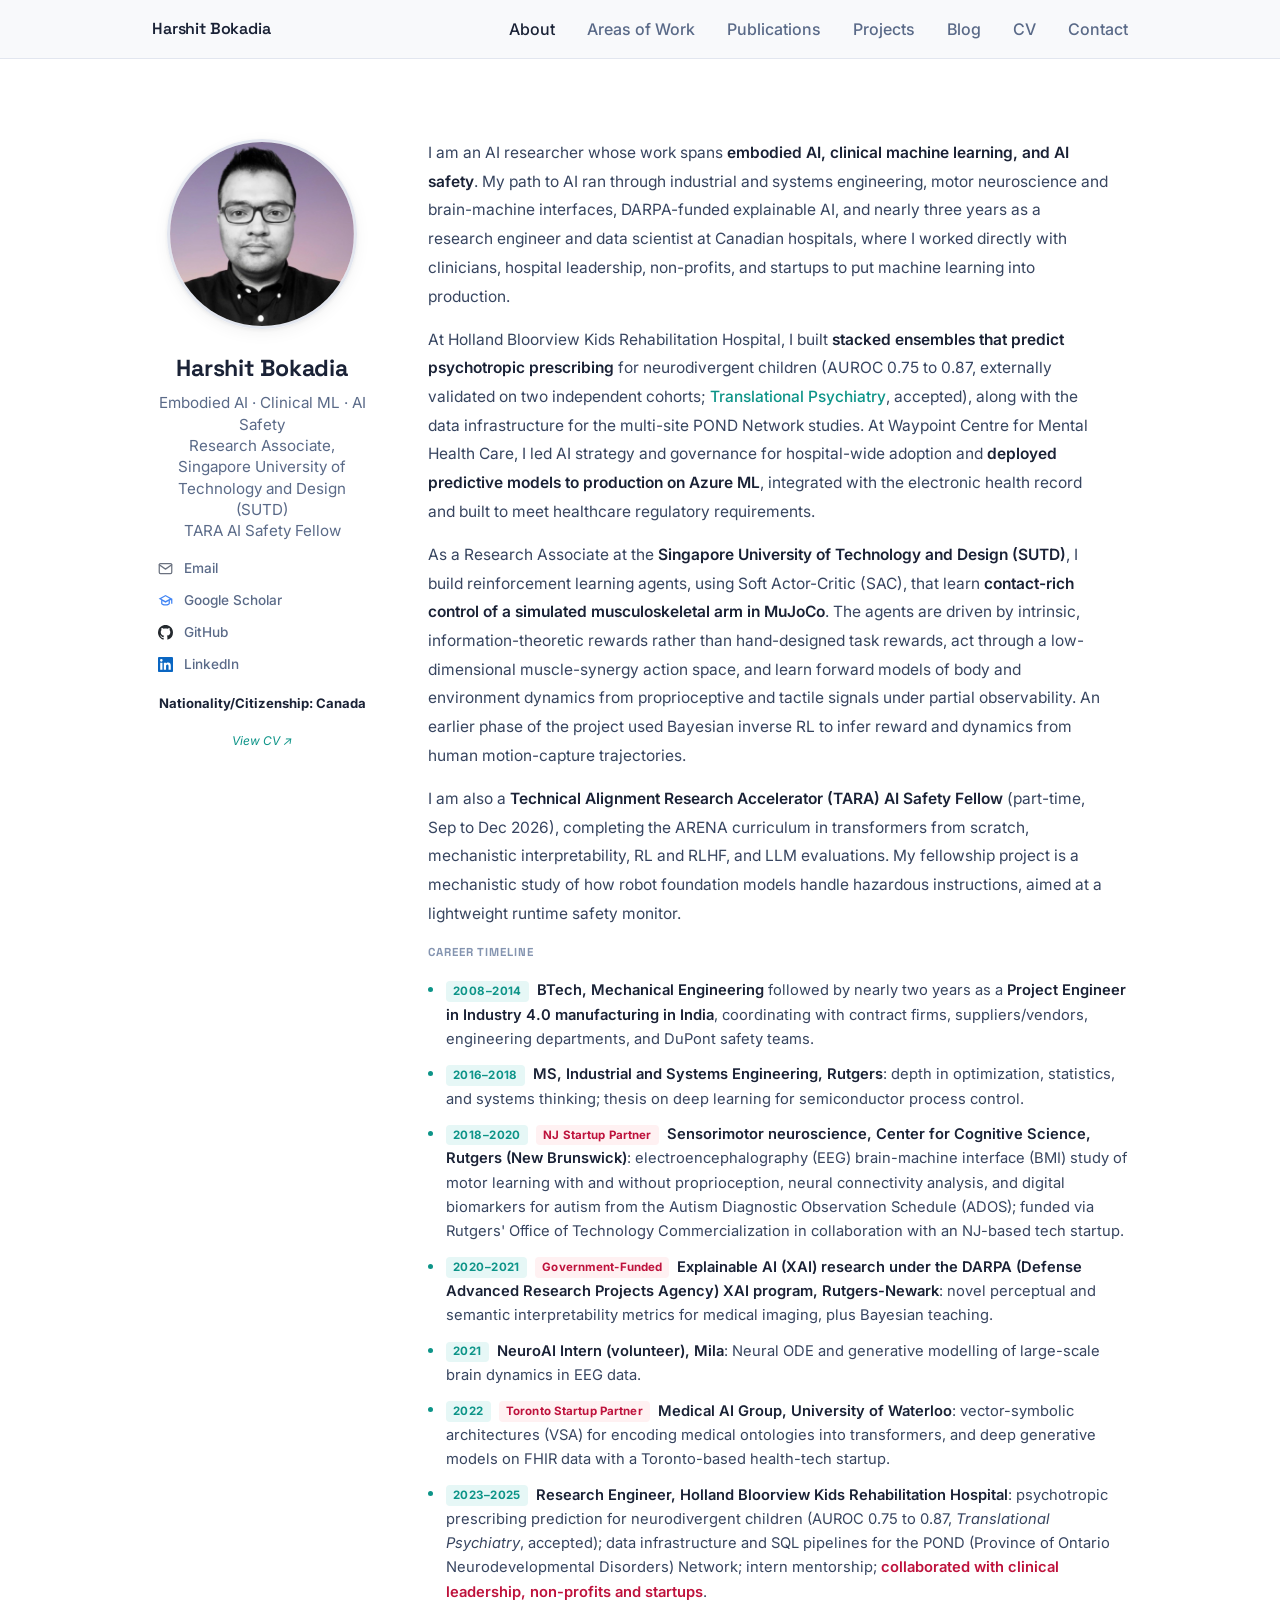
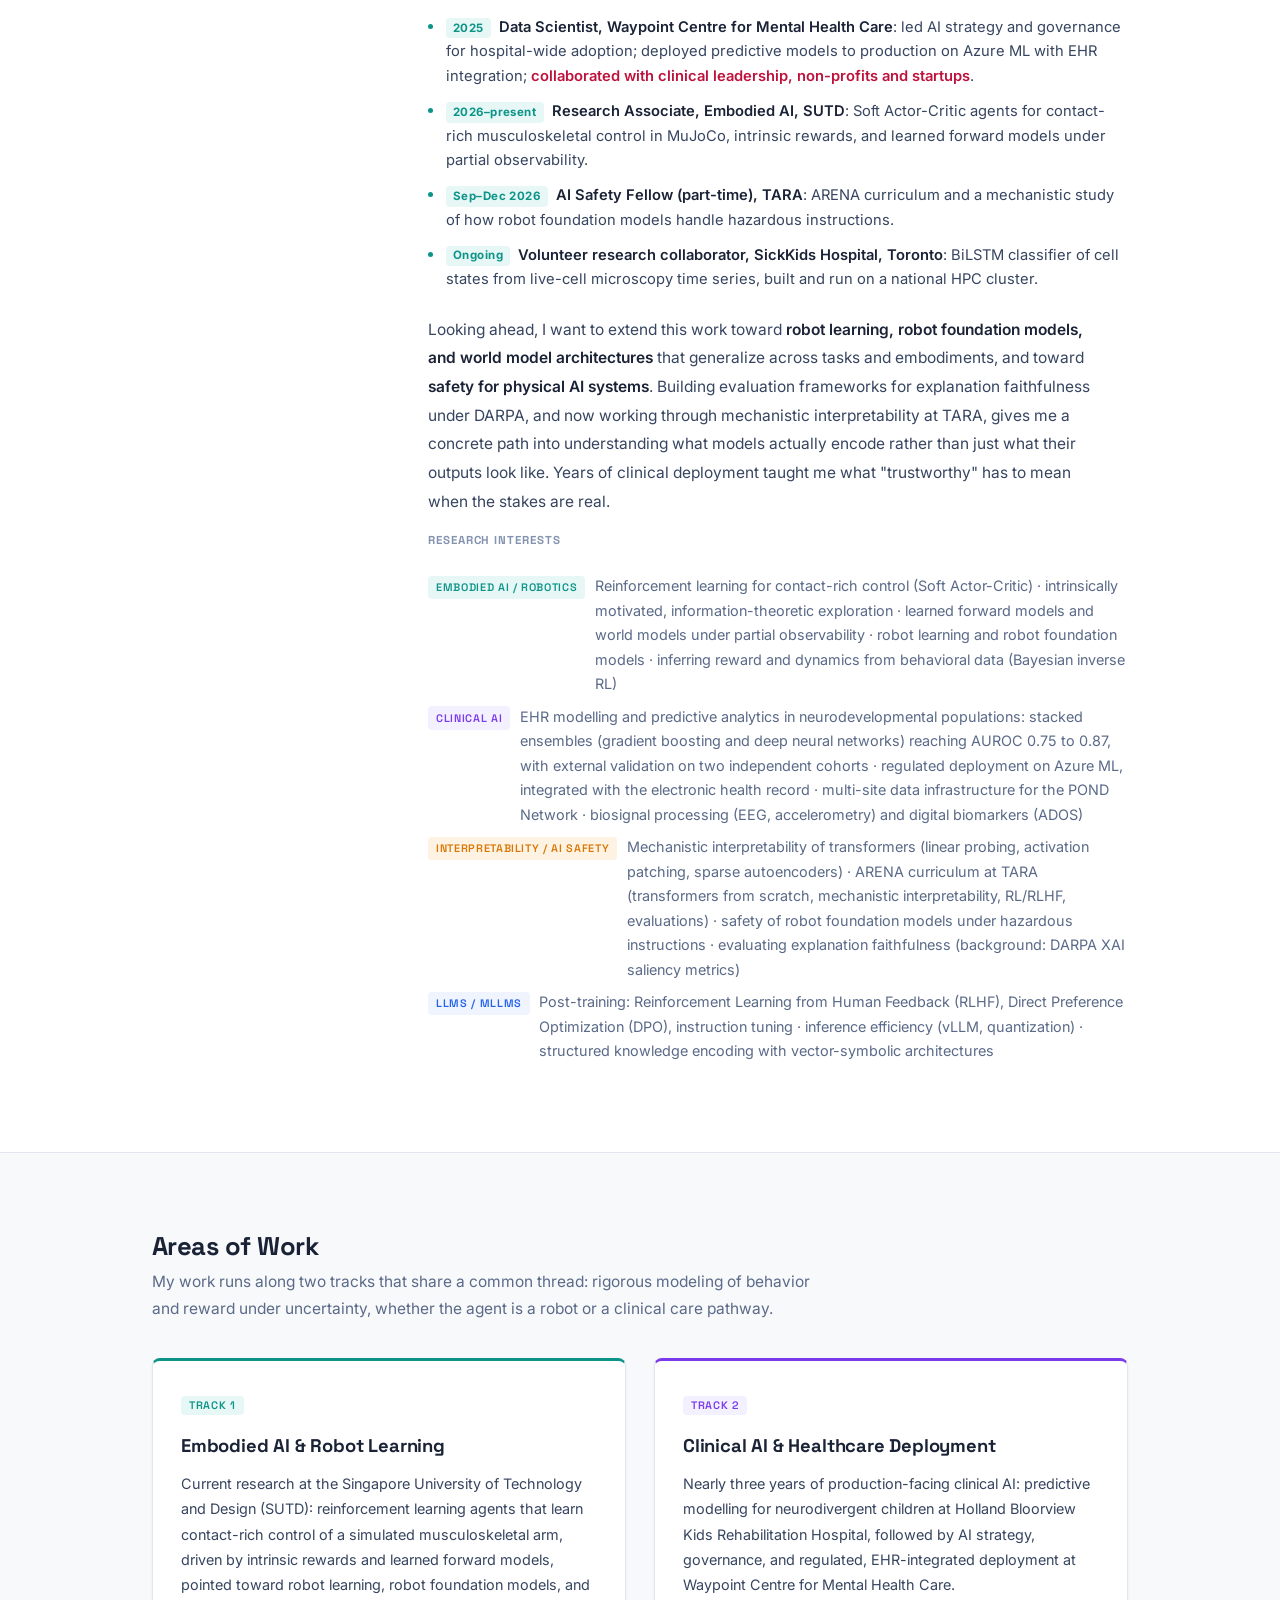
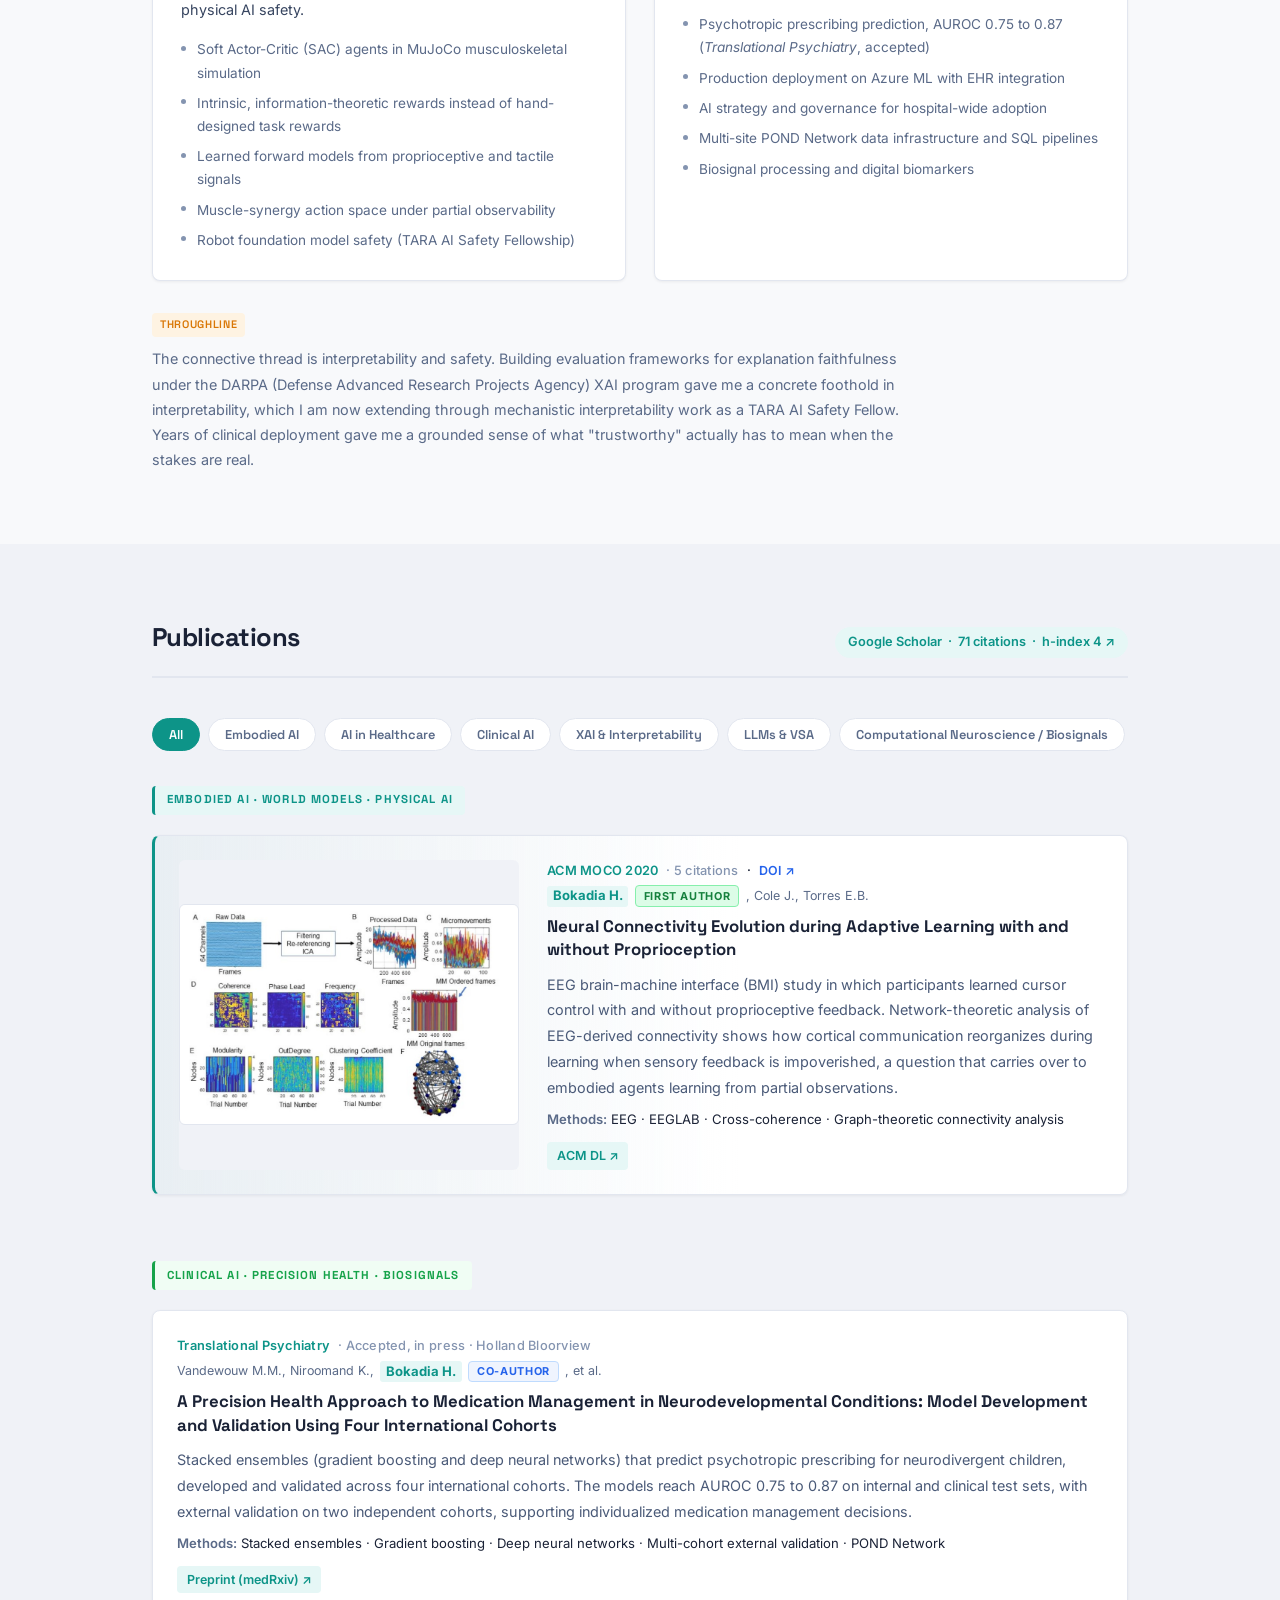
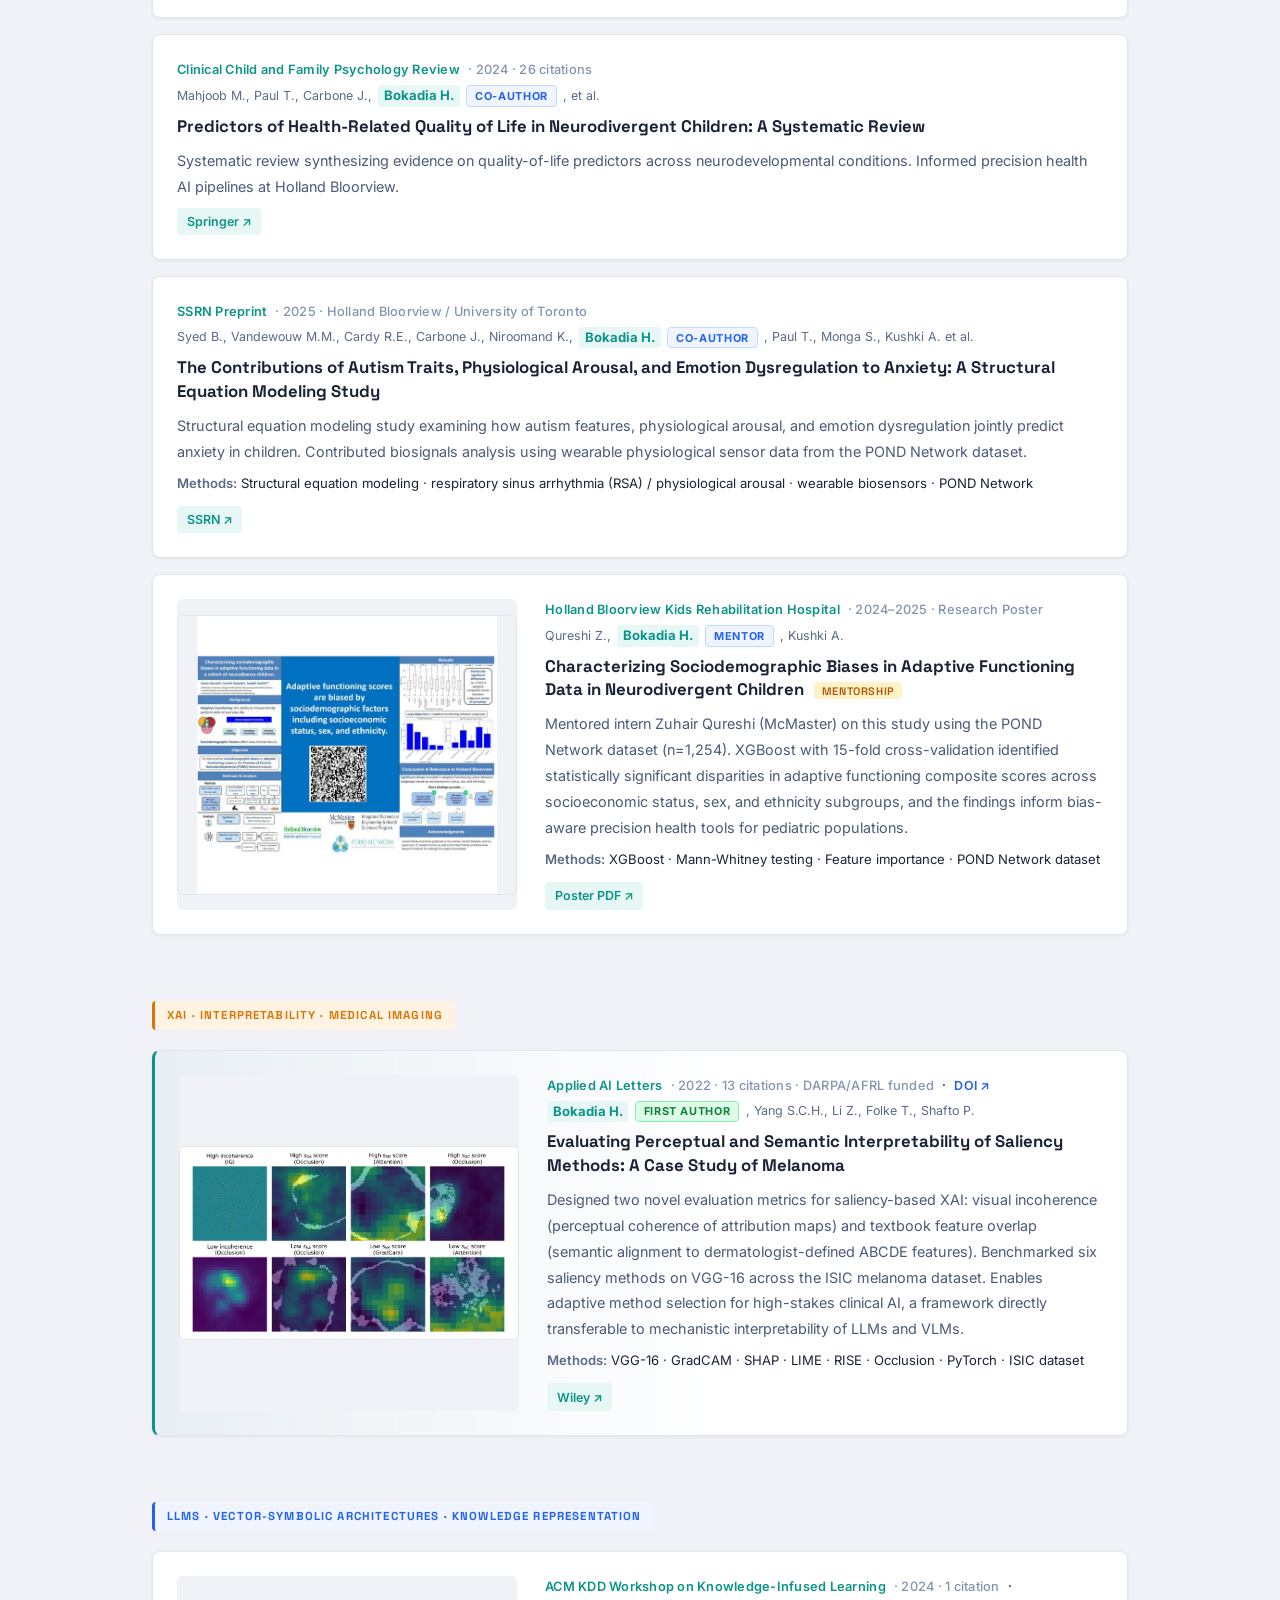
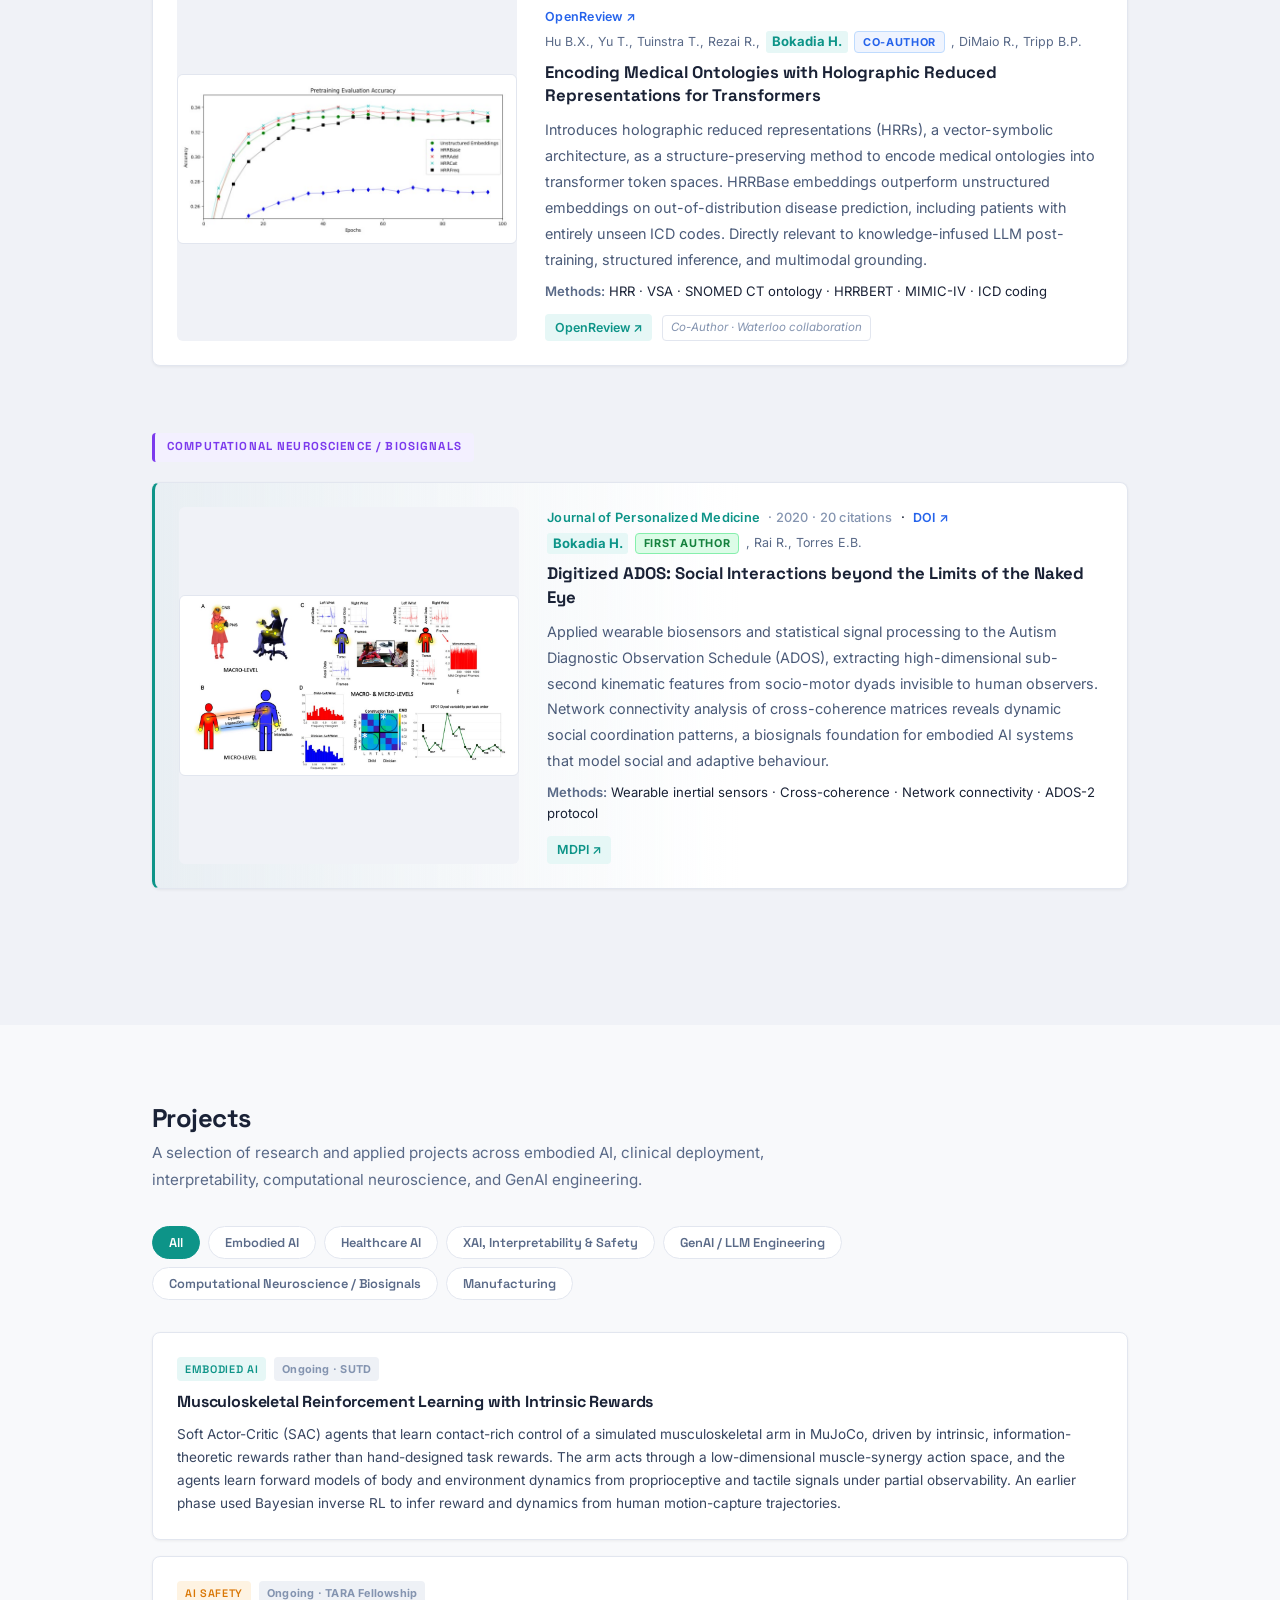
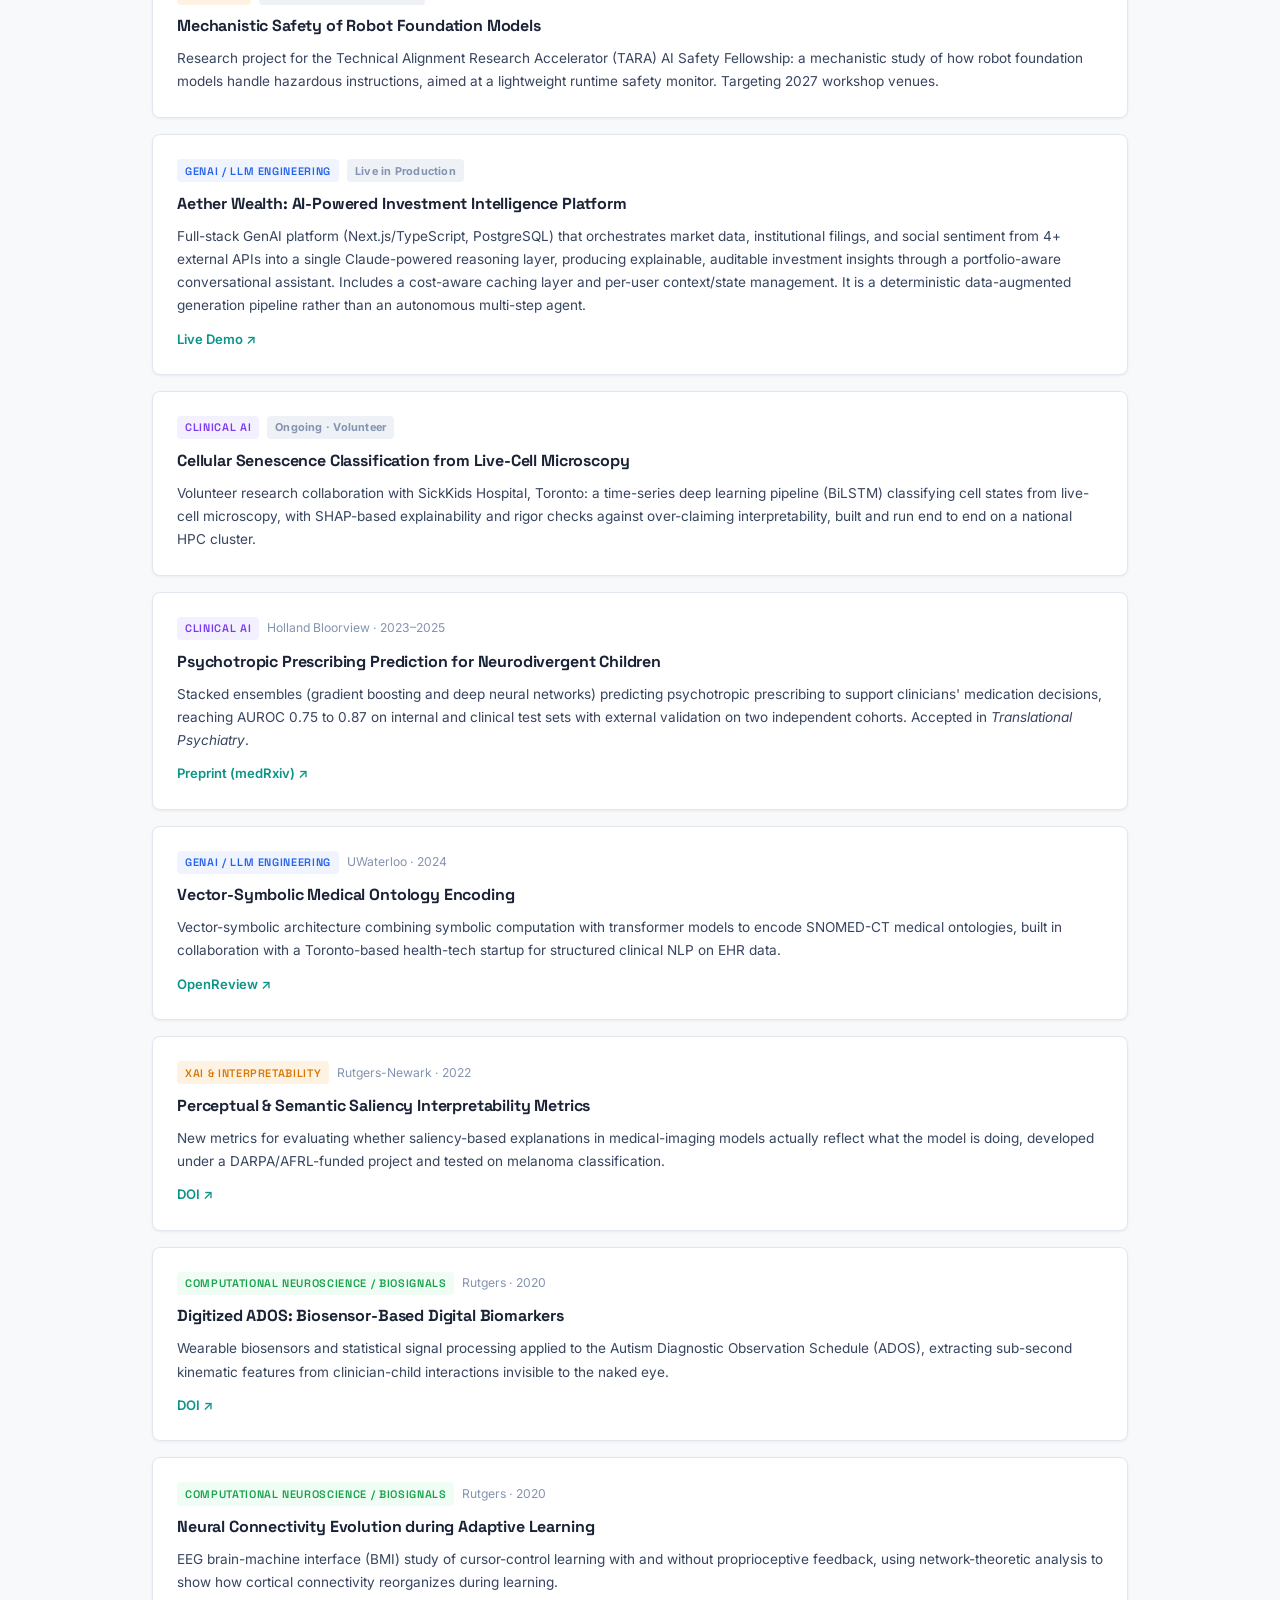
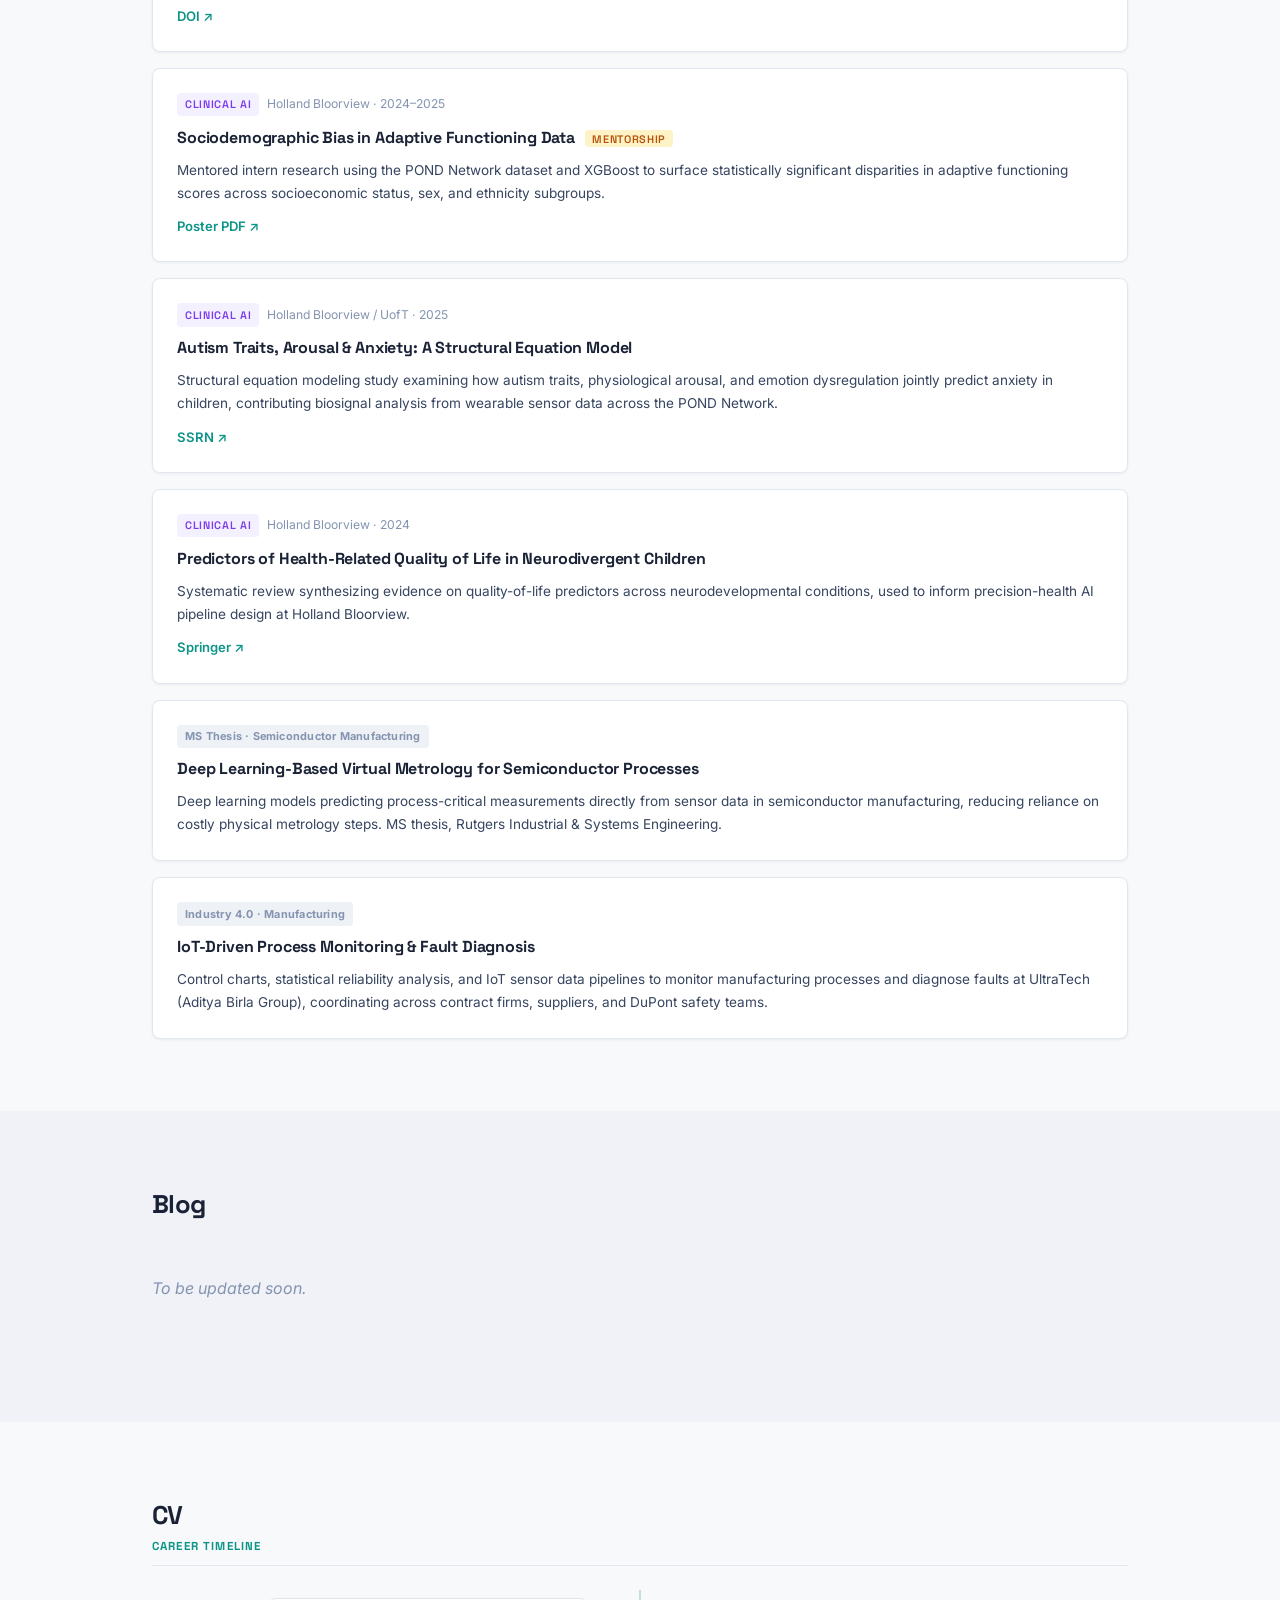
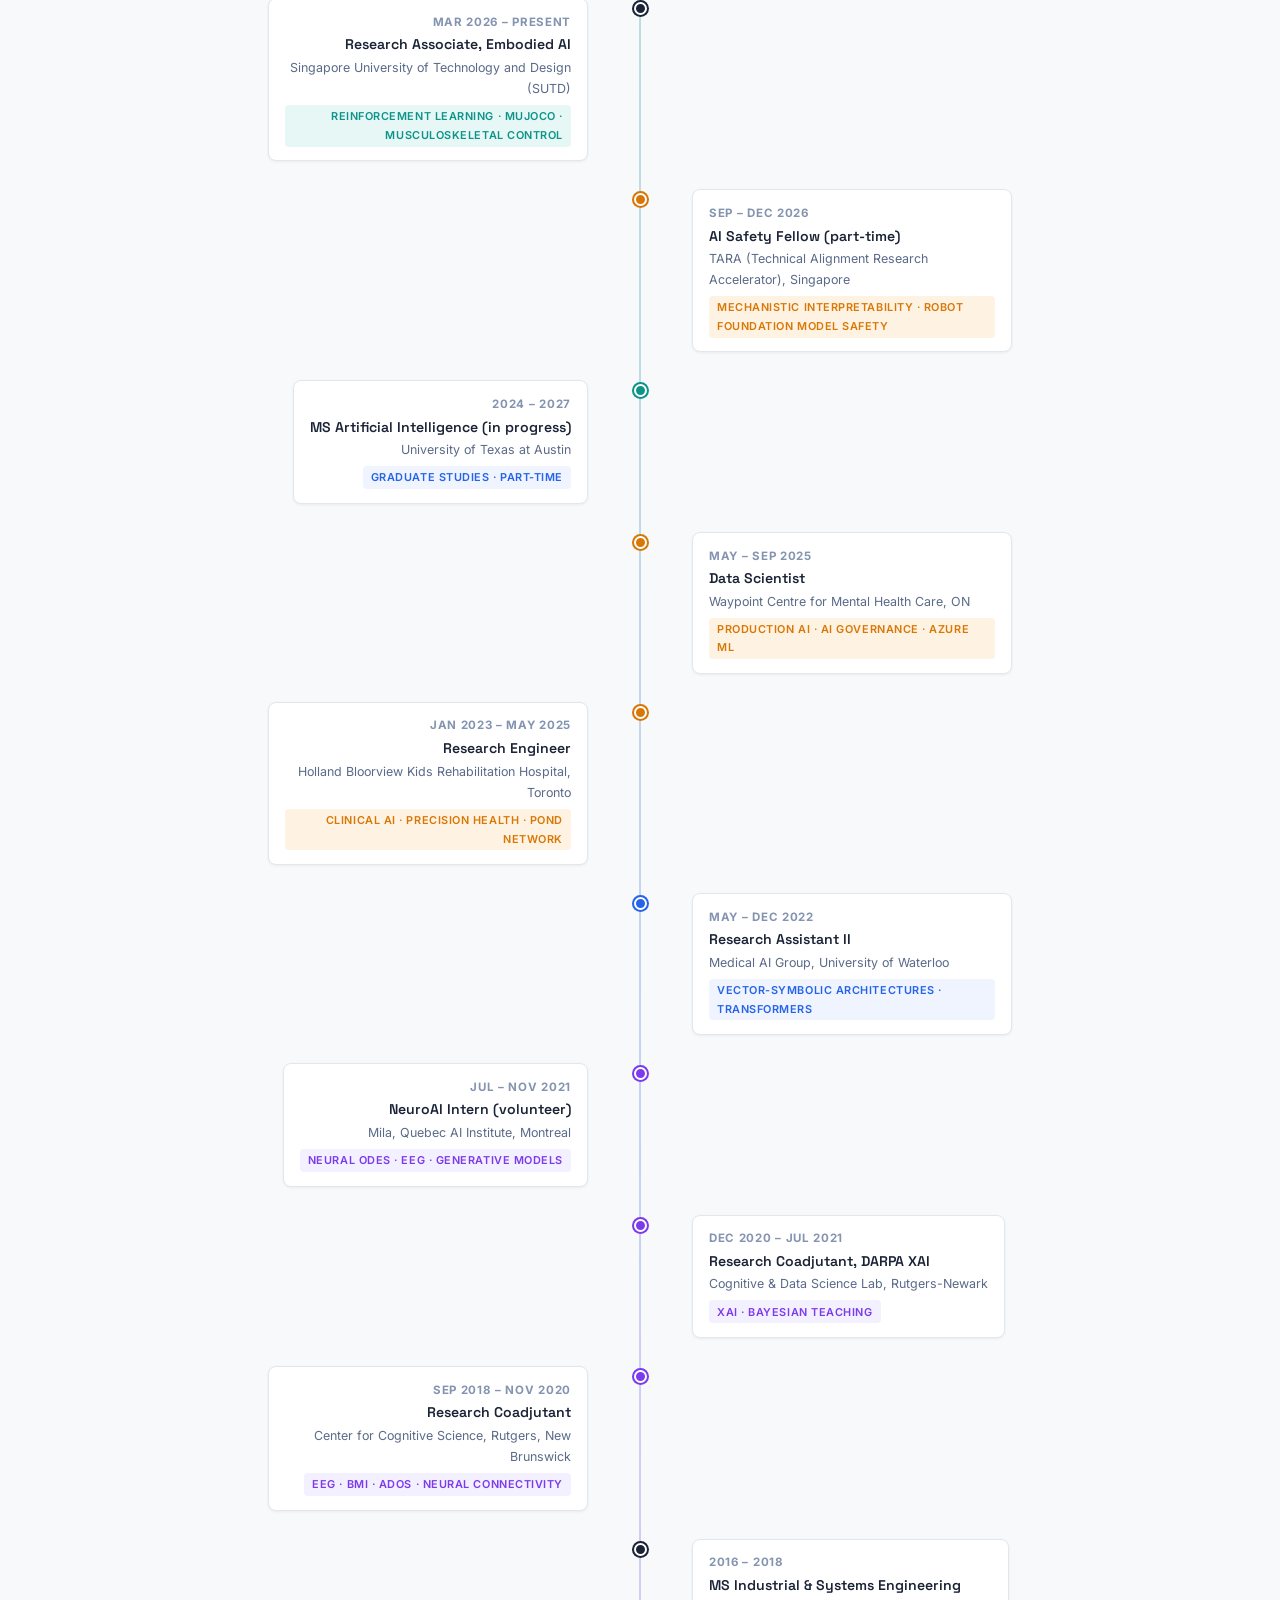
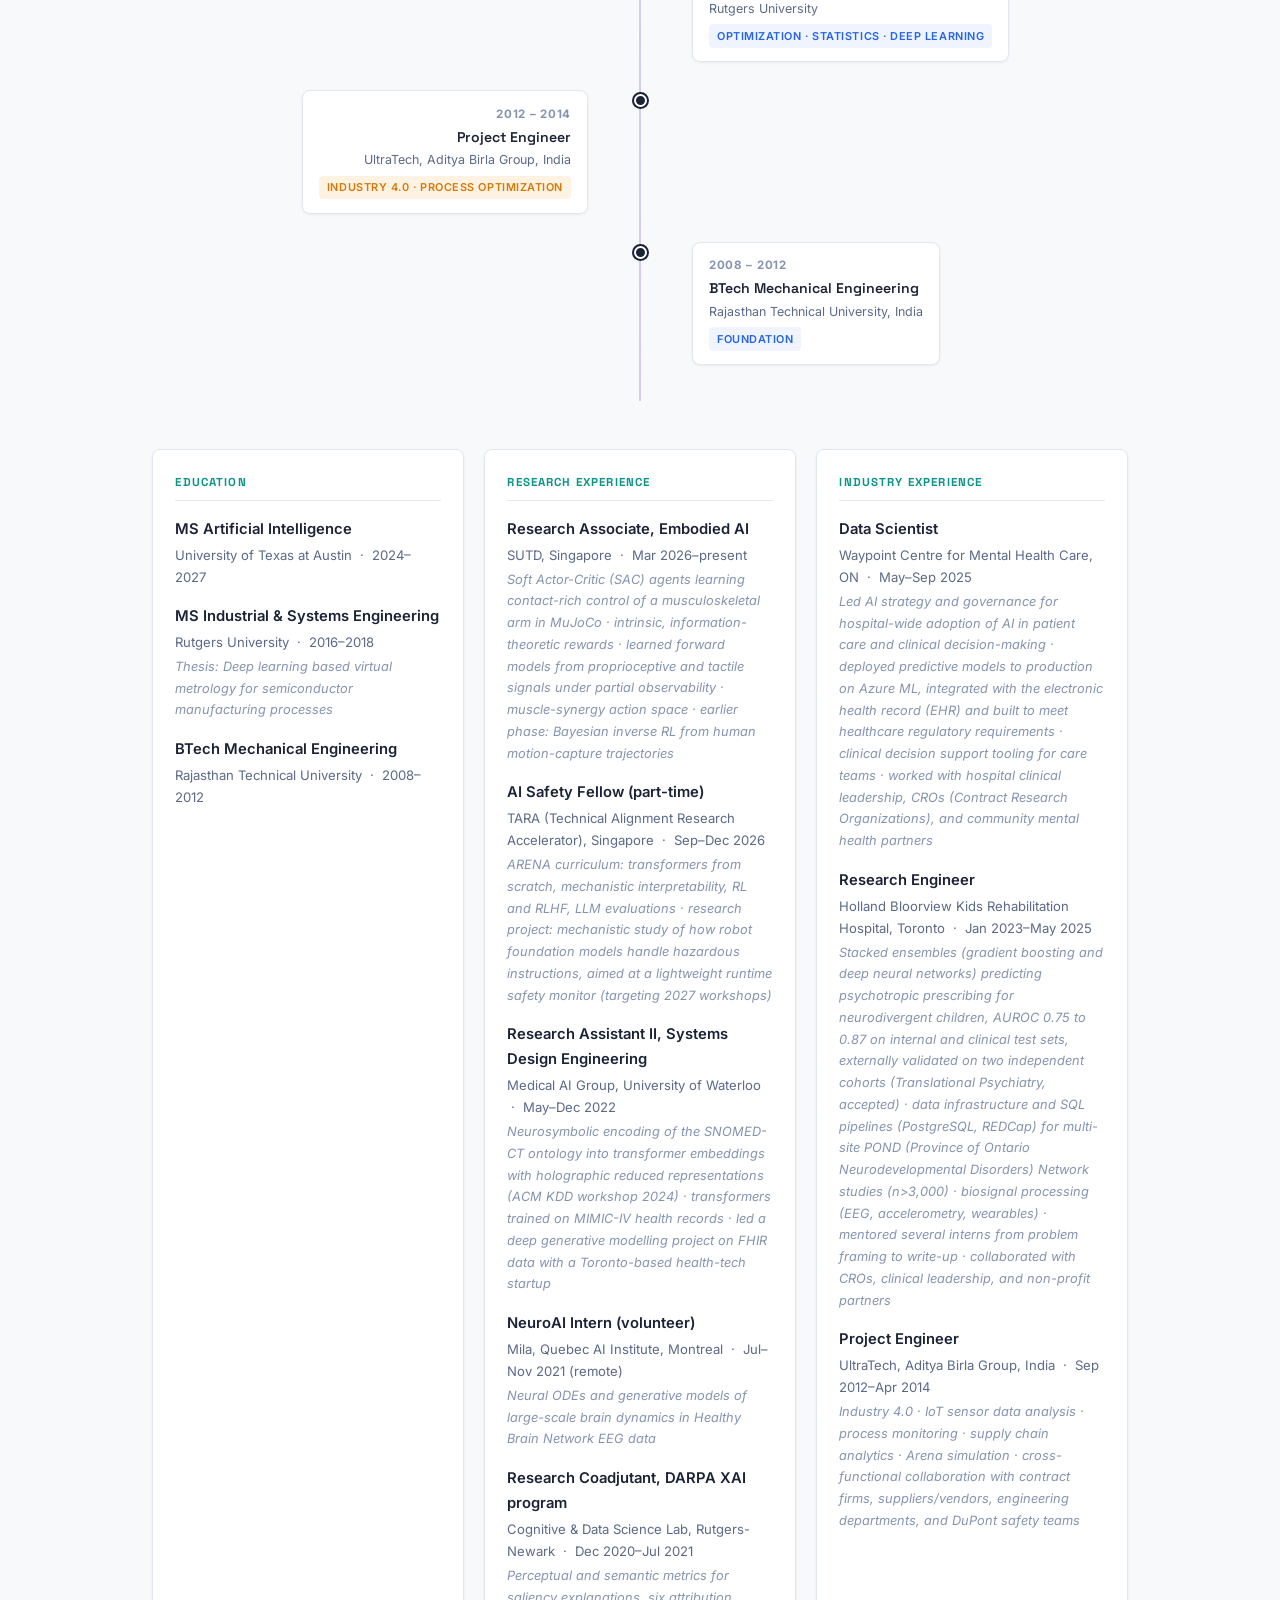
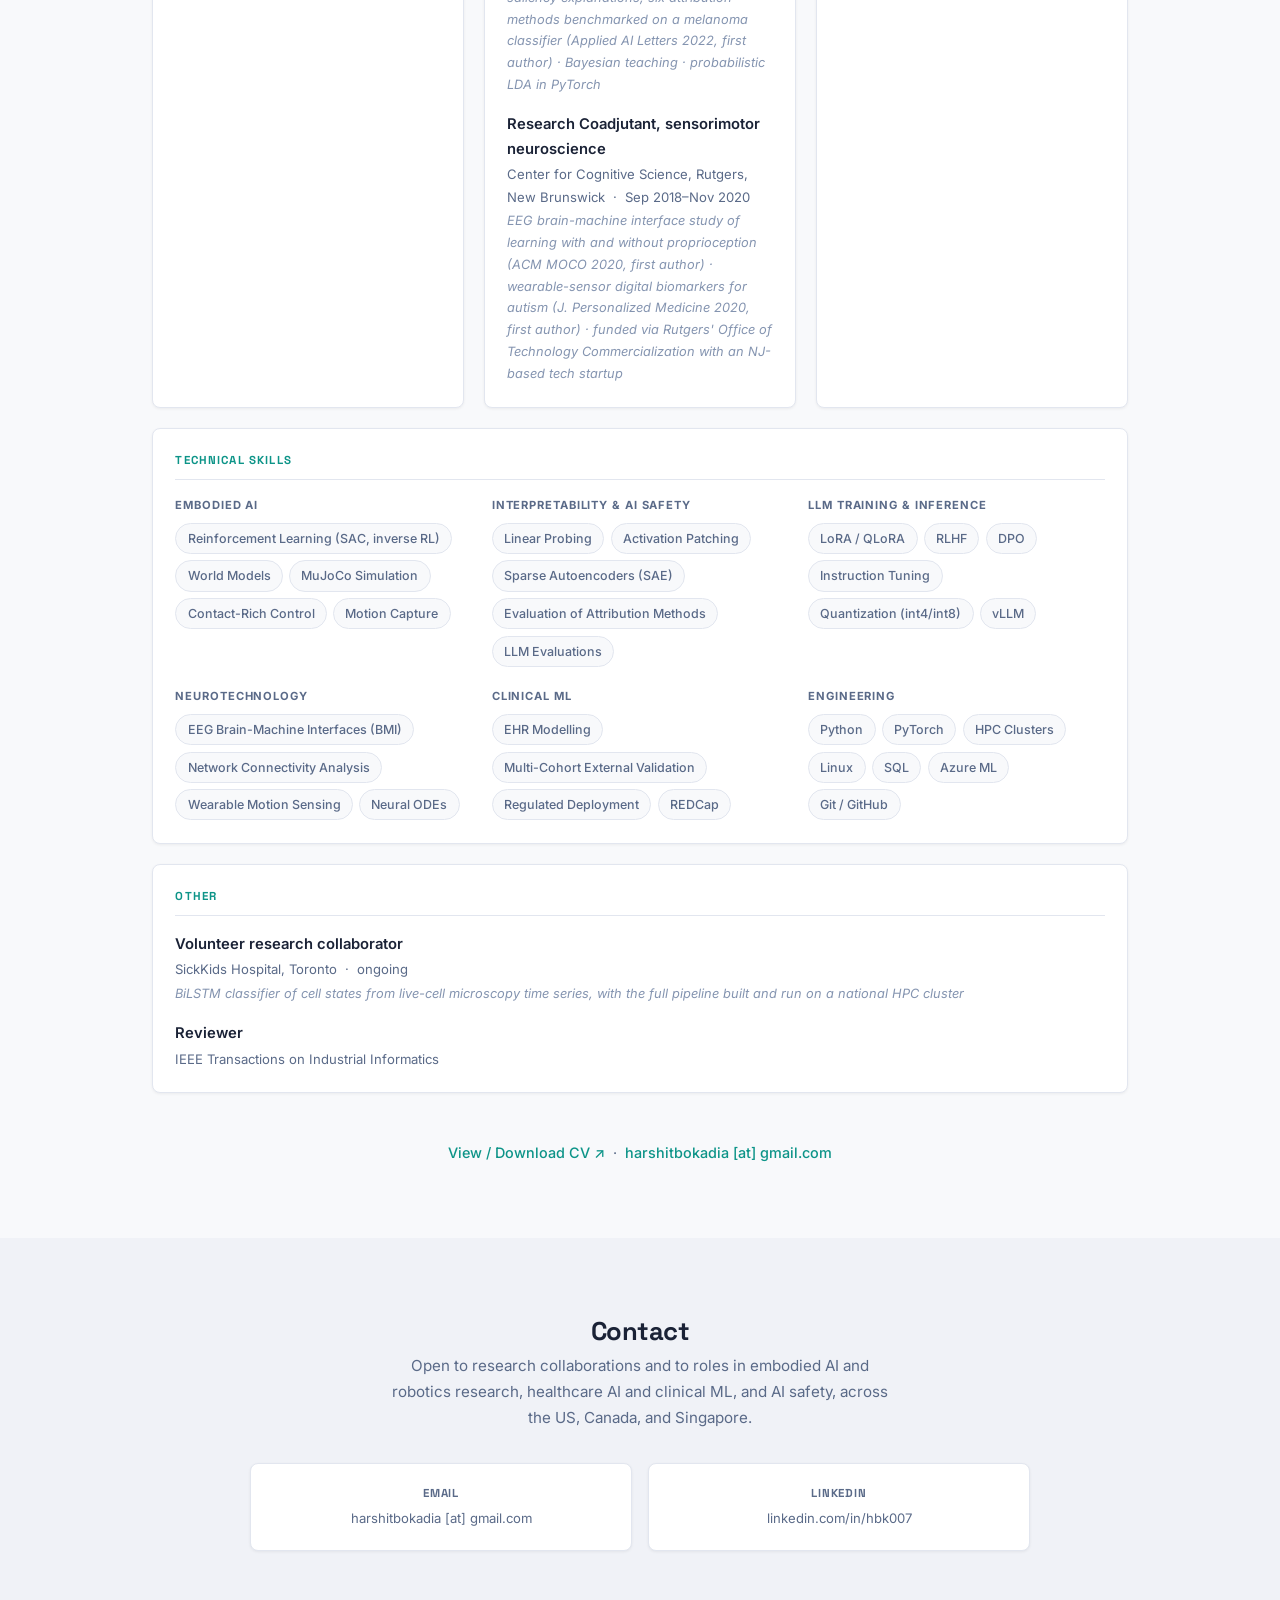
==== commit 470e2bc0: "Update index.html Update site to October 2026 CV: SUTD RL work, TARA fellowship, Translational Psych" ====
--- a/index.html
+++ b/index.html
@@ -3,7 +3,7 @@
 <head>
   <meta charset="UTF-8" />
   <meta name="viewport" content="width=device-width, initial-scale=1.0" />
-  <title>Harshit Bokadia — AI Researcher</title>
+  <title>Harshit Bokadia | AI Researcher</title>
   <link rel="stylesheet" href="styles.css" />
   <link rel="preconnect" href="https://fonts.googleapis.com" />
   <link rel="preconnect" href="https://fonts.gstatic.com" crossorigin />
@@ -38,7 +38,7 @@
         </div>
         <div class="hero-sidebar-info">
           <h1 class="hero-name-side">Harshit Bokadia</h1>
-          <p class="hero-role-side">Research Associate, SUTD (Singapore University of Technology and Design)</p>
+          <p class="hero-role-side">Embodied AI · Clinical ML · AI Safety<br />Research Associate, Singapore University of Technology and Design (SUTD)<br />TARA AI Safety Fellow</p>
           <ul class="sidebar-links">
             <li>
               <span class="si-icon si-email">
@@ -74,55 +74,67 @@
 
       <div class="hero-text">
         <h1 class="hero-name">Harshit Bokadia</h1>
-        <p class="hero-tagline">AI Researcher · Healthcare AI, Robotics &amp; Computational Neuroscience  |  SUTD · Canadian Citizen</p>
+        <p class="hero-tagline">AI Researcher · Embodied AI, Clinical ML &amp; AI Safety | SUTD · Canadian Citizen</p>
 
         <p class="hero-bio">
-          I am an AI researcher and engineer with a track record spanning <strong>healthcare AI,
-          computational neuroscience, embodied intelligence, and AI-driven manufacturing</strong>,
-          deploying machine learning across high-stakes healthcare, industrial, and research
-          settings, and currently working at the frontier of world model learning. Along the way
-          I've worked directly with clinicians, hospital leadership,
-          government funders, startups, CROs (Contract Research Organizations), and non-profits,
-          translating stakeholder needs into <strong>AI systems deployed across manufacturing,
-          neuroscience, and healthcare</strong>.
+          I am an AI researcher whose work spans <strong>embodied AI, clinical machine learning,
+          and AI safety</strong>. My path to AI ran through industrial and systems engineering,
+          motor neuroscience and brain-machine interfaces, DARPA-funded explainable AI, and nearly
+          three years as a research engineer and data scientist at Canadian hospitals, where I worked
+          directly with clinicians, hospital leadership, non-profits, and startups to put machine
+          learning into production.
         </p>
 
         <p class="hero-bio">
-          Over the past three years I built <strong>medication-recommendation and precision-health
-          pipelines</strong> for neurodivergent populations at Holland Bloorview Kids Rehabilitation
-          Hospital, then deployed regulatory-compliant, EHR-integrated ML in production at Waypoint
-          Centre for Mental Health Care. I now bring that same rigor to embodied intelligence research
-          as a Research Associate at <strong>SUTD (Singapore University of Technology and Design)</strong>.
+          At Holland Bloorview Kids Rehabilitation Hospital, I built <strong>stacked ensembles that
+          predict psychotropic prescribing</strong> for neurodivergent children (AUROC 0.75 to 0.87,
+          externally validated on two independent cohorts; <em>Translational Psychiatry</em>, accepted),
+          along with the data infrastructure for the multi-site POND Network studies. At Waypoint Centre
+          for Mental Health Care, I led AI strategy and governance for hospital-wide adoption and
+          <strong>deployed predictive models to production on Azure ML</strong>, integrated with the
+          electronic health record and built to meet healthcare regulatory requirements.
         </p>
         <p class="hero-bio">
-          At SUTD, my research builds AI pipelines for real-time estimation of learners' internal
-          <em>world models</em> from motion-capture kinematic data, modelling movement exploration
-          as a Markov Decision Process, running Bayesian inverse RL to recover reward structure and
-          state-transition dynamics, and using inferred world models to scaffold
-          <strong>open-ended embodied creativity</strong> in real time. This work connects foundational
-          questions in <strong>world model learning and generative modelling</strong> to the physical, embodied setting.
+          As a Research Associate at the <strong>Singapore University of Technology and Design (SUTD)</strong>,
+          I build reinforcement learning agents, using Soft Actor-Critic (SAC), that learn
+          <strong>contact-rich control of a simulated musculoskeletal arm in MuJoCo</strong>. The agents
+          are driven by intrinsic, information-theoretic rewards rather than hand-designed task rewards,
+          act through a low-dimensional muscle-synergy action space, and learn forward models of body and
+          environment dynamics from proprioceptive and tactile signals under partial observability. An
+          earlier phase of the project used Bayesian inverse RL to infer reward and dynamics from human
+          motion-capture trajectories.
+        </p>
+        <p class="hero-bio">
+          I am also a <strong>Technical Alignment Research Accelerator (TARA) AI Safety Fellow</strong>
+          (part-time, Sep to Dec 2026), completing the ARENA curriculum in transformers from scratch,
+          mechanistic interpretability, RL and RLHF, and LLM evaluations. My fellowship project is a
+          mechanistic study of how robot foundation models handle hazardous instructions, aimed at a
+          lightweight runtime safety monitor.
         </p>
         <p class="hero-bio-label" style="margin-bottom:0.4rem;">Career timeline</p>
         <ul class="bio-trail">
           <li><span class="bio-date">2008–2014</span><strong>BTech, Mechanical Engineering</strong> followed by nearly two years as a <strong>Project Engineer in Industry 4.0 manufacturing in India</strong>, coordinating with contract firms, suppliers/vendors, engineering departments, and DuPont safety teams.</li>
-          <li><span class="bio-date">2016–2018</span><strong>MS, Industrial and Systems Engineering, Rutgers</strong> — depth in optimization, statistics, and systems thinking; thesis on deep learning for semiconductor process control.</li>
-          <li><span class="bio-date">2018–2020</span><span class="bio-partner">NJ Startup Partner</span><strong>Computational neuroscience and cognitive science, Rutgers</strong> — electroencephalography (EEG), motor control and sensorimotor integration, Brain-Machine Interfaces (BMI), neural connectivity analysis, and digital biomarkers for autism including the Autism Diagnostic Observation Schedule (ADOS); funded via Rutgers' Office of Technology Commercialization in collaboration with an NJ-based tech startup.</li>
-          <li><span class="bio-date">2020–2021</span><span class="bio-partner">Government-Funded</span><strong>Explainable AI (XAI) research under DARPA (Defense Advanced Research Projects Agency) / AFRL (Air Force Research Laboratory), Rutgers-Newark</strong> — novel perceptual and semantic interpretability metrics for medical imaging.</li>
-          <li><span class="bio-date">2021</span><strong>NeuroAI Intern, Mila</strong> — neural ODE modeling, EEG analysis, and generative modeling of neural dynamics.</li>
-          <li><span class="bio-date">2022</span><span class="bio-partner">Toronto Startup Partner</span><strong>Medical AI group, University of Waterloo</strong> — vector-symbolic architectures for structured knowledge encoding in clinical NLP, in collaboration with a Toronto-based health-tech startup.</li>
-          <li><span class="bio-date">2023–2025</span><strong>Research Engineer, Holland Bloorview Kids Rehabilitation Hospital</strong> — clinical data science for neurodivergent populations; medication recommendation AI; biosignal processing; large-scale POND (Province of Ontario Neurodevelopmental Disorders) network clinical trial data; <span class="bio-highlight">collaborated with clinical leadership, non-profits and startups</span>.</li>
-          <li><span class="bio-date">2025</span><strong>Data Scientist, Waypoint Centre for Mental Health Care</strong> — production AI deployment in healthcare; EHR integration via Azure ML; regulatory-compliant ML pipelines; <span class="bio-highlight">collaborated with clinical leadership, non-profits and startups</span>.</li>
+          <li><span class="bio-date">2016–2018</span><strong>MS, Industrial and Systems Engineering, Rutgers</strong>: depth in optimization, statistics, and systems thinking; thesis on deep learning for semiconductor process control.</li>
+          <li><span class="bio-date">2018–2020</span><span class="bio-partner">NJ Startup Partner</span><strong>Sensorimotor neuroscience, Center for Cognitive Science, Rutgers (New Brunswick)</strong>: electroencephalography (EEG) brain-machine interface (BMI) study of motor learning with and without proprioception, neural connectivity analysis, and digital biomarkers for autism from the Autism Diagnostic Observation Schedule (ADOS); funded via Rutgers' Office of Technology Commercialization in collaboration with an NJ-based tech startup.</li>
+          <li><span class="bio-date">2020–2021</span><span class="bio-partner">Government-Funded</span><strong>Explainable AI (XAI) research under the DARPA (Defense Advanced Research Projects Agency) XAI program, Rutgers-Newark</strong>: novel perceptual and semantic interpretability metrics for medical imaging, plus Bayesian teaching.</li>
+          <li><span class="bio-date">2021</span><strong>NeuroAI Intern (volunteer), Mila</strong>: Neural ODE and generative modelling of large-scale brain dynamics in EEG data.</li>
+          <li><span class="bio-date">2022</span><span class="bio-partner">Toronto Startup Partner</span><strong>Medical AI Group, University of Waterloo</strong>: vector-symbolic architectures (VSA) for encoding medical ontologies into transformers, and deep generative models on FHIR data with a Toronto-based health-tech startup.</li>
+          <li><span class="bio-date">2023–2025</span><strong>Research Engineer, Holland Bloorview Kids Rehabilitation Hospital</strong>: psychotropic prescribing prediction for neurodivergent children (AUROC 0.75 to 0.87, <em>Translational Psychiatry</em>, accepted); data infrastructure and SQL pipelines for the POND (Province of Ontario Neurodevelopmental Disorders) Network; intern mentorship; <span class="bio-highlight">collaborated with clinical leadership, non-profits and startups</span>.</li>
+          <li><span class="bio-date">2025</span><strong>Data Scientist, Waypoint Centre for Mental Health Care</strong>: led AI strategy and governance for hospital-wide adoption; deployed predictive models to production on Azure ML with EHR integration; <span class="bio-highlight">collaborated with clinical leadership, non-profits and startups</span>.</li>
+          <li><span class="bio-date">2026–present</span><strong>Research Associate, Embodied AI, SUTD</strong>: Soft Actor-Critic agents for contact-rich musculoskeletal control in MuJoCo, intrinsic rewards, and learned forward models under partial observability.</li>
+          <li><span class="bio-date">Sep–Dec 2026</span><strong>AI Safety Fellow (part-time), TARA</strong>: ARENA curriculum and a mechanistic study of how robot foundation models handle hazardous instructions.</li>
+          <li><span class="bio-date">Ongoing</span><strong>Volunteer research collaborator, SickKids Hospital, Toronto</strong>: BiLSTM classifier of cell states from live-cell microscopy time series, built and run on a national HPC cluster.</li>
         </ul>
         <p class="hero-bio">
-          Looking ahead, I want to extend this embodied AI work toward <strong>robot learning, robot foundation models, and world model architectures</strong> that generalize across tasks and embodiments. My interpretability background also points toward a direction I care about deeply: <strong>AI safety and security</strong>. Building evaluation frameworks for explanation faithfulness under DARPA/AFRL gave me a concrete foothold in <strong>mechanistic interpretability of LLMs</strong>, understanding what circuits and features actually encode rather than just what outputs look like, and I want to bring that same rigor to trustworthy, verifiable AI systems.
+          Looking ahead, I want to extend this work toward <strong>robot learning, robot foundation models, and world model architectures</strong> that generalize across tasks and embodiments, and toward <strong>safety for physical AI systems</strong>. Building evaluation frameworks for explanation faithfulness under DARPA, and now working through mechanistic interpretability at TARA, gives me a concrete path into understanding what models actually encode rather than just what their outputs look like. Years of clinical deployment taught me what "trustworthy" has to mean when the stakes are real.
         </p>
 
         <p class="hero-bio-label">Research interests</p>
         <ul class="focus-list">
-          <li><span class="tag tag-teal">Embodied AI / Robotics</span> World model learning and representation in agents · robot learning and robot foundation models · model-based RL for generalization under partial observability · inferring latent dynamics from high-dimensional behavioral data</li>
-          <li><span class="tag tag-purple">Clinical AI</span> Precision-health AI deployed in production: medication recommendation modeling for neurodivergent populations · multi-site clinical trial data (POND — Province of Ontario Neurodevelopmental Disorders — Network) · regulatory-compliant, EHR-integrated ML pipelines (Azure ML) · biosignal processing (EEG, accelerometry) and digital biomarkers (ADOS)</li>
-          <li><span class="tag tag-blue">LLMs / MLLMs</span> Post-training (RLHF — Reinforcement Learning from Human Feedback; DPO — Direct Preference Optimization; instruction tuning) · inference efficiency (speculative decoding, vLLM, quantization) · VSA (vector-symbolic architecture)-structured knowledge encoding</li>
-          <li><span class="tag tag-orange">Interpretability</span> Mechanistic interpretability of transformer circuits · feature geometry and superposition in LLMs · evaluation frameworks for explanation faithfulness (background: saliency metrics, semantic overlap, DARPA XAI)</li>
+          <li><span class="tag tag-teal">Embodied AI / Robotics</span> Reinforcement learning for contact-rich control (Soft Actor-Critic) · intrinsically motivated, information-theoretic exploration · learned forward models and world models under partial observability · robot learning and robot foundation models · inferring reward and dynamics from behavioral data (Bayesian inverse RL)</li>
+          <li><span class="tag tag-purple">Clinical AI</span> EHR modelling and predictive analytics in neurodevelopmental populations: stacked ensembles (gradient boosting and deep neural networks) reaching AUROC 0.75 to 0.87, with external validation on two independent cohorts · regulated deployment on Azure ML, integrated with the electronic health record · multi-site data infrastructure for the POND Network · biosignal processing (EEG, accelerometry) and digital biomarkers (ADOS)</li>
+          <li><span class="tag tag-orange">Interpretability / AI Safety</span> Mechanistic interpretability of transformers (linear probing, activation patching, sparse autoencoders) · ARENA curriculum at TARA (transformers from scratch, mechanistic interpretability, RL/RLHF, evaluations) · safety of robot foundation models under hazardous instructions · evaluating explanation faithfulness (background: DARPA XAI saliency metrics)</li>
+          <li><span class="tag tag-blue">LLMs / MLLMs</span> Post-training: Reinforcement Learning from Human Feedback (RLHF), Direct Preference Optimization (DPO), instruction tuning · inference efficiency (vLLM, quantization) · structured knowledge encoding with vector-symbolic architectures</li>
         </ul>
 
 
@@ -146,15 +158,17 @@
           <span class="tag tag-teal">Track 1</span>
           <h3 class="area-card-title">Embodied AI &amp; Robot Learning</h3>
           <p class="area-card-text">
-            Current research at SUTD (Singapore University of Technology and Design) on
-            real-time world model estimation from motion-capture data and Bayesian inverse
-            RL-driven scaffolding of embodied creativity, pointed toward robot learning and
-            robot foundation models.
+            Current research at the Singapore University of Technology and Design (SUTD):
+            reinforcement learning agents that learn contact-rich control of a simulated
+            musculoskeletal arm, driven by intrinsic rewards and learned forward models,
+            pointed toward robot learning, robot foundation models, and physical AI safety.
           </p>
           <ul class="area-highlights">
-            <li>World model estimation from high-dimensional behavioral data</li>
-            <li>Bayesian inverse RL and MDP-based movement modeling</li>
-            <li>MuJoCo humanoid simulation</li>
+            <li>Soft Actor-Critic (SAC) agents in MuJoCo musculoskeletal simulation</li>
+            <li>Intrinsic, information-theoretic rewards instead of hand-designed task rewards</li>
+            <li>Learned forward models from proprioceptive and tactile signals</li>
+            <li>Muscle-synergy action space under partial observability</li>
+            <li>Robot foundation model safety (TARA AI Safety Fellowship)</li>
           </ul>
         </div>
 
@@ -162,15 +176,16 @@
           <span class="tag tag-purple">Track 2</span>
           <h3 class="area-card-title">Clinical AI &amp; Healthcare Deployment</h3>
           <p class="area-card-text">
-            Three years of production-facing clinical AI: deploying AI systems in pediatric
-            care at Holland Bloorview Kids Rehabilitation Hospital, followed by
-            regulatory-compliant, EHR-integrated ML deployment at Waypoint Centre
-            for Mental Health Care.
+            Nearly three years of production-facing clinical AI: predictive modelling for
+            neurodivergent children at Holland Bloorview Kids Rehabilitation Hospital, followed
+            by AI strategy, governance, and regulated, EHR-integrated deployment at Waypoint
+            Centre for Mental Health Care.
           </p>
           <ul class="area-highlights">
-            <li>AI systems in pediatric care and mental health</li>
-            <li>Multi-site clinical trial data</li>
-            <li>Regulatory-compliant, EHR-integrated ML</li>
+            <li>Psychotropic prescribing prediction, AUROC 0.75 to 0.87 (<em>Translational Psychiatry</em>, accepted)</li>
+            <li>Production deployment on Azure ML with EHR integration</li>
+            <li>AI strategy and governance for hospital-wide adoption</li>
+            <li>Multi-site POND Network data infrastructure and SQL pipelines</li>
             <li>Biosignal processing and digital biomarkers</li>
           </ul>
         </div>
@@ -178,11 +193,12 @@
 
       <p class="areas-thread reveal">
         <span class="tag tag-orange">Throughline</span>
-        The connective thread is interpretability. Building evaluation frameworks for
-        explanation faithfulness under DARPA (Defense Advanced Research Projects Agency) /
-        AFRL (Air Force Research Laboratory) gave me a concrete foothold in mechanistic
-        interpretability of LLMs, and years of clinical deployment gave me a grounded sense
-        of what "trustworthy" actually has to mean when the stakes are real.
+        The connective thread is interpretability and safety. Building evaluation frameworks
+        for explanation faithfulness under the DARPA (Defense Advanced Research Projects Agency)
+        XAI program gave me a concrete foothold in interpretability, which I am now extending
+        through mechanistic interpretability work as a TARA AI Safety Fellow. Years of clinical
+        deployment gave me a grounded sense of what "trustworthy" actually has to mean when the
+        stakes are real.
       </p>
     </div>
   </section>
@@ -215,27 +231,6 @@
 
         <div class="pub-row reveal featured-pub">
           <div class="pub-figure">
-            <img src="assets/embodied.jpg" alt="Embodied creativity pipeline figure" />
-          </div>
-          <div class="pub-content">
-            <p class="pub-venue"><span class="pub-journal">SUTD · Science of Learning Project</span> <span class="pub-meta-info">· 2026–ongoing</span></p>
-            <p class="pub-authors"><span class="author-me">Bokadia H.</span> <span class="coauthor-badge">Research Associate</span> <span class="author-other">· Uchiyama R. et al.</span></p>
-            <p class="pub-title">AI-Driven Scaffolding of Embodied Creativity</p>
-            <p class="pub-desc">
-              End-to-end pipeline for real-time estimation of learners' internal world models from
-              motion-capture data. Human movement exploration is modelled as a Markov Decision Process (MDP); Bayesian inverse RL
-              recovers reward structure and state-transition dynamics to generate adaptive goal states;
-              UMAP-clustered movement embeddings drive scaffolding decisions.
-              MuJoCo humanoid simulation grounds model learning in physically plausible motor behaviour.
-            </p>
-            <p class="pub-methods"><strong>Methods:</strong> Bayesian inverse RL · MDP · MuJoCo · UMAP · wearable physiological sensors</p>
-            <div class="pub-links">
-            </div>
-          </div>
-        </div>
-
-        <div class="pub-row reveal featured-pub">
-          <div class="pub-figure">
             <img src="assets/moco.jpg" alt="MOCO EEG neural connectivity pipeline" />
           </div>
           <div class="pub-content">
@@ -243,10 +238,11 @@
             <p class="pub-authors"><span class="author-me">Bokadia H.</span> <span class="first-author-badge">First Author</span> <span class="author-other">, Cole J., Torres E.B.</span></p>
             <p class="pub-title">Neural Connectivity Evolution during Adaptive Learning with and without Proprioception</p>
             <p class="pub-desc">
-              Network-theoretic analysis of EEG-derived neural connectivity as participants learn
-              novel motor tasks with and without proprioceptive feedback. Reveals how sensorimotor
-              deprivation reshapes cortical communication graphs, directly informing world-model
-              design for embodied agents learning from impoverished sensory streams.
+              EEG brain-machine interface (BMI) study in which participants learned cursor control
+              with and without proprioceptive feedback. Network-theoretic analysis of EEG-derived
+              connectivity shows how cortical communication reorganizes during learning when
+              sensory feedback is impoverished, a question that carries over to embodied agents
+              learning from partial observations.
             </p>
             <p class="pub-methods"><strong>Methods:</strong> EEG · EEGLAB · Cross-coherence · Graph-theoretic connectivity analysis</p>
             <div class="pub-links">
@@ -262,16 +258,19 @@
 
         <div class="pub-row pub-row-full reveal">
           <div class="pub-content">
-            <p class="pub-venue"><span class="pub-journal">medRxiv</span> <span class="pub-meta-info">· 2025 · 1 citation · Holland Bloorview</span></p>
-            <p class="pub-authors"><span class="author-other">Vandewouw M.M., Niroomand K., </span><span class="author-me">Bokadia H.</span> <span class="coauthor-badge">Co-Author</span><span class="author-other">, Lenz S., et al.</span></p>
-            <p class="pub-title">A Precision Health Approach to Medication Management in Neurodivergence</p>
+            <p class="pub-venue"><span class="pub-journal">Translational Psychiatry</span> <span class="pub-meta-info">· Accepted, in press · Holland Bloorview</span></p>
+            <p class="pub-authors"><span class="author-other">Vandewouw M.M., Niroomand K., </span><span class="author-me">Bokadia H.</span> <span class="coauthor-badge">Co-Author</span><span class="author-other">, et al.</span></p>
+            <p class="pub-title">A Precision Health Approach to Medication Management in Neurodevelopmental Conditions: Model Development and Validation Using Four International Cohorts</p>
             <p class="pub-desc">
-              Multi-cohort international study (four datasets) developing and validating ML models for
-              medication management in neurodevelopmental conditions. Combines structured clinical features
-              with probabilistic modeling to support individualized treatment recommendations.
+              Stacked ensembles (gradient boosting and deep neural networks) that predict psychotropic
+              prescribing for neurodivergent children, developed and validated across four international
+              cohorts. The models reach AUROC 0.75 to 0.87 on internal and clinical test sets, with
+              external validation on two independent cohorts, supporting individualized medication
+              management decisions.
             </p>
+            <p class="pub-methods"><strong>Methods:</strong> Stacked ensembles · Gradient boosting · Deep neural networks · Multi-cohort external validation · POND Network</p>
             <div class="pub-links">
-              <a href="https://www.medrxiv.org/content/10.1101/2025.03.12.25323683v4" target="_blank">medRxiv ↗</a>
+              <a href="https://www.medrxiv.org/content/10.1101/2025.03.12.25323683v4" target="_blank">Preprint (medRxiv) ↗</a>
             </div>
           </div>
         </div>
@@ -402,10 +401,11 @@
             <p class="pub-authors"><span class="author-me">Bokadia H.</span> <span class="first-author-badge">First Author</span> <span class="author-other">, Cole J., Torres E.B.</span></p>
             <p class="pub-title">Neural Connectivity Evolution during Adaptive Learning with and without Proprioception</p>
             <p class="pub-desc">
-              Network-theoretic analysis of EEG-derived neural connectivity as participants learn
-              novel motor tasks with and without proprioceptive feedback. Reveals how sensorimotor
-              deprivation reshapes cortical communication graphs, directly informing world-model
-              design for embodied agents learning from impoverished sensory streams.
+              EEG brain-machine interface (BMI) study in which participants learned cursor control
+              with and without proprioceptive feedback. Network-theoretic analysis of EEG-derived
+              connectivity shows how cortical communication reorganizes during learning when
+              sensory feedback is impoverished, a question that carries over to embodied agents
+              learning from partial observations.
             </p>
             <p class="pub-methods"><strong>Methods:</strong> EEG · EEGLAB · Cross-coherence · Graph-theoretic connectivity analysis</p>
             <div class="pub-links">
@@ -454,7 +454,7 @@
         <button class="pub-tab active" data-tab="all">All</button>
         <button class="pub-tab" data-tab="embodied">Embodied AI</button>
         <button class="pub-tab" data-tab="healthcare">Healthcare AI</button>
-        <button class="pub-tab" data-tab="xai">XAI &amp; Interpretability</button>
+        <button class="pub-tab" data-tab="xai">XAI, Interpretability &amp; Safety</button>
         <button class="pub-tab" data-tab="llm">GenAI / LLM Engineering</button>
         <button class="pub-tab" data-tab="neuro">Computational Neuroscience / Biosignals</button>
         <button class="pub-tab" data-tab="manufacturing">Manufacturing</button>
@@ -465,10 +465,19 @@
         <div class="project-card reveal" data-tab="embodied">
           <div class="project-meta">
             <span class="tag tag-teal">Embodied AI</span>
-            <span class="project-status">Ongoing</span>
-          </div>
-          <p class="project-title">AI-Driven Scaffolding of Embodied Creativity</p>
-          <p class="project-desc">Real-time pipeline at SUTD estimating learners' internal world models from motion-capture data, using Bayesian inverse RL to adaptively scaffold open-ended movement exploration.</p>
+            <span class="project-status">Ongoing · SUTD</span>
+          </div>
+          <p class="project-title">Musculoskeletal Reinforcement Learning with Intrinsic Rewards</p>
+          <p class="project-desc">Soft Actor-Critic (SAC) agents that learn contact-rich control of a simulated musculoskeletal arm in MuJoCo, driven by intrinsic, information-theoretic rewards rather than hand-designed task rewards. The arm acts through a low-dimensional muscle-synergy action space, and the agents learn forward models of body and environment dynamics from proprioceptive and tactile signals under partial observability. An earlier phase used Bayesian inverse RL to infer reward and dynamics from human motion-capture trajectories.</p>
+        </div>
+
+        <div class="project-card reveal" data-tab="xai">
+          <div class="project-meta">
+            <span class="tag tag-orange">AI Safety</span>
+            <span class="project-status">Ongoing · TARA Fellowship</span>
+          </div>
+          <p class="project-title">Mechanistic Safety of Robot Foundation Models</p>
+          <p class="project-desc">Research project for the Technical Alignment Research Accelerator (TARA) AI Safety Fellowship: a mechanistic study of how robot foundation models handle hazardous instructions, aimed at a lightweight runtime safety monitor. Targeting 2027 workshop venues.</p>
         </div>
 
         <div class="project-card reveal" data-tab="llm">
@@ -476,28 +485,28 @@
             <span class="tag tag-blue">GenAI / LLM Engineering</span>
             <span class="project-status">Live in Production</span>
           </div>
-          <p class="project-title">Aether Wealth — AI-Powered Investment Intelligence Platform</p>
-          <p class="project-desc">Full-stack GenAI platform (Next.js/TypeScript, PostgreSQL) that orchestrates market data, institutional filings, and social sentiment from 4+ external APIs into a single Claude-powered reasoning layer, producing explainable, auditable investment insights through a portfolio-aware conversational assistant. Includes a cost-aware caching layer and per-user context/state management — a deterministic data-augmented generation pipeline rather than an autonomous multi-step agent.</p>
+          <p class="project-title">Aether Wealth: AI-Powered Investment Intelligence Platform</p>
+          <p class="project-desc">Full-stack GenAI platform (Next.js/TypeScript, PostgreSQL) that orchestrates market data, institutional filings, and social sentiment from 4+ external APIs into a single Claude-powered reasoning layer, producing explainable, auditable investment insights through a portfolio-aware conversational assistant. Includes a cost-aware caching layer and per-user context/state management. It is a deterministic data-augmented generation pipeline rather than an autonomous multi-step agent.</p>
           <a class="project-link" href="https://aether-wealth.vercel.app/" target="_blank">Live Demo ↗</a>
         </div>
 
         <div class="project-card reveal" data-tab="healthcare">
           <div class="project-meta">
             <span class="tag tag-purple">Clinical AI</span>
-            <span class="project-status">In Preparation</span>
+            <span class="project-status">Ongoing · Volunteer</span>
           </div>
           <p class="project-title">Cellular Senescence Classification from Live-Cell Microscopy</p>
-          <p class="project-desc">Volunteer collaboration with SickKids Hospital / University of Toronto: a time-series deep learning pipeline (BiLSTM) classifying cellular senescence states, with SHAP-based explainability and rigor checks against over-claiming interpretability, engineered on Compute Canada's national HPC cluster for a project targeting <em>Nature Ageing</em>.</p>
+          <p class="project-desc">Volunteer research collaboration with SickKids Hospital, Toronto: a time-series deep learning pipeline (BiLSTM) classifying cell states from live-cell microscopy, with SHAP-based explainability and rigor checks against over-claiming interpretability, built and run end to end on a national HPC cluster.</p>
         </div>
 
         <div class="project-card reveal" data-tab="healthcare">
           <div class="project-meta">
             <span class="tag tag-purple">Clinical AI</span>
-            <span class="project-meta-year">Holland Bloorview · 2025</span>
-          </div>
-          <p class="project-title">Precision Health Medication Recommendation System</p>
-          <p class="project-desc">AI-based medication recommendation system built to support clinicians' treatment decisions for neurodivergent populations, deployed toward improving treatment precision and outcomes.</p>
-          <a class="project-link" href="https://www.medrxiv.org/content/10.1101/2025.03.12.25323683v4" target="_blank">medRxiv ↗</a>
+            <span class="project-meta-year">Holland Bloorview · 2023–2025</span>
+          </div>
+          <p class="project-title">Psychotropic Prescribing Prediction for Neurodivergent Children</p>
+          <p class="project-desc">Stacked ensembles (gradient boosting and deep neural networks) predicting psychotropic prescribing to support clinicians' medication decisions, reaching AUROC 0.75 to 0.87 on internal and clinical test sets with external validation on two independent cohorts. Accepted in <em>Translational Psychiatry</em>.</p>
+          <a class="project-link" href="https://www.medrxiv.org/content/10.1101/2025.03.12.25323683v4" target="_blank">Preprint (medRxiv) ↗</a>
         </div>
 
         <div class="project-card reveal" data-tab="llm">
@@ -536,7 +545,7 @@
             <span class="project-meta-year">Rutgers · 2020</span>
           </div>
           <p class="project-title">Neural Connectivity Evolution during Adaptive Learning</p>
-          <p class="project-desc">Network-theoretic analysis of EEG-derived neural connectivity as participants learned novel motor tasks with and without proprioceptive feedback, showing how sensorimotor deprivation reshapes cortical communication.</p>
+          <p class="project-desc">EEG brain-machine interface (BMI) study of cursor-control learning with and without proprioceptive feedback, using network-theoretic analysis to show how cortical connectivity reorganizes during learning.</p>
           <a class="project-link" href="https://doi.org/10.1145/3401956.3404232" target="_blank">DOI ↗</a>
         </div>
 
@@ -611,84 +620,94 @@
           <div class="tl-item reveal-left">
             <div class="tl-dot dot-navy"></div>
             <div class="tl-content">
-              <span class="tl-year">2026 – present</span>
-              <strong>Research Associate</strong>
-              <span class="tl-org">SUTD, Singapore</span>
-              <span class="tl-tag tag-teal">Embodied AI · World Models</span>
+              <span class="tl-year">Mar 2026 – present</span>
+              <strong>Research Associate, Embodied AI</strong>
+              <span class="tl-org">Singapore University of Technology and Design (SUTD)</span>
+              <span class="tl-tag tag-teal">Reinforcement Learning · MuJoCo · Musculoskeletal Control</span>
             </div>
           </div>
 
           <div class="tl-item reveal-right">
+            <div class="tl-dot dot-orange"></div>
+            <div class="tl-content">
+              <span class="tl-year">Sep – Dec 2026</span>
+              <strong>AI Safety Fellow (part-time)</strong>
+              <span class="tl-org">TARA (Technical Alignment Research Accelerator), Singapore</span>
+              <span class="tl-tag tag-orange">Mechanistic Interpretability · Robot Foundation Model Safety</span>
+            </div>
+          </div>
+
+          <div class="tl-item reveal-left">
             <div class="tl-dot dot-teal"></div>
             <div class="tl-content">
-              <span class="tl-year">2024 – present</span>
-              <strong>MS Artificial Intelligence</strong>
+              <span class="tl-year">2024 – 2027</span>
+              <strong>MS Artificial Intelligence (in progress)</strong>
               <span class="tl-org">University of Texas at Austin</span>
-              <span class="tl-tag tag-blue">Graduate Studies</span>
-            </div>
-          </div>
-
-          <div class="tl-item reveal-left">
+              <span class="tl-tag tag-blue">Graduate Studies · Part-time</span>
+            </div>
+          </div>
+
+          <div class="tl-item reveal-right">
             <div class="tl-dot dot-orange"></div>
             <div class="tl-content">
-              <span class="tl-year">May–Sep 2025</span>
+              <span class="tl-year">May – Sep 2025</span>
               <strong>Data Scientist</strong>
               <span class="tl-org">Waypoint Centre for Mental Health Care, ON</span>
-              <span class="tl-tag tag-orange">Production AI · Deployment</span>
-            </div>
-          </div>
-
-          <div class="tl-item reveal-right">
+              <span class="tl-tag tag-orange">Production AI · AI Governance · Azure ML</span>
+            </div>
+          </div>
+
+          <div class="tl-item reveal-left">
             <div class="tl-dot dot-orange"></div>
             <div class="tl-content">
               <span class="tl-year">Jan 2023 – May 2025</span>
               <strong>Research Engineer</strong>
               <span class="tl-org">Holland Bloorview Kids Rehabilitation Hospital, Toronto</span>
-              <span class="tl-tag tag-orange">Clinical AI · Biosignals · Precision Health</span>
-            </div>
-          </div>
-
-          <div class="tl-item reveal-left">
+              <span class="tl-tag tag-orange">Clinical AI · Precision Health · POND Network</span>
+            </div>
+          </div>
+
+          <div class="tl-item reveal-right">
             <div class="tl-dot dot-blue"></div>
             <div class="tl-content">
-              <span class="tl-year">May–Dec 2022</span>
+              <span class="tl-year">May – Dec 2022</span>
               <strong>Research Assistant II</strong>
               <span class="tl-org">Medical AI Group, University of Waterloo</span>
-              <span class="tl-tag tag-blue">Vector-Symbolic Architectures · LLMs</span>
+              <span class="tl-tag tag-blue">Vector-Symbolic Architectures · Transformers</span>
+            </div>
+          </div>
+
+          <div class="tl-item reveal-left">
+            <div class="tl-dot dot-purple"></div>
+            <div class="tl-content">
+              <span class="tl-year">Jul – Nov 2021</span>
+              <strong>NeuroAI Intern (volunteer)</strong>
+              <span class="tl-org">Mila, Quebec AI Institute, Montreal</span>
+              <span class="tl-tag tag-purple">Neural ODEs · EEG · Generative Models</span>
             </div>
           </div>
 
           <div class="tl-item reveal-right">
             <div class="tl-dot dot-purple"></div>
             <div class="tl-content">
-              <span class="tl-year">Jul–Nov 2021</span>
-              <strong>Intern, NeuroAI</strong>
-              <span class="tl-org">Mila – Quebec AI Institute, Montreal</span>
-              <span class="tl-tag tag-purple">Neural ODEs · EEG · Generative Models</span>
+              <span class="tl-year">Dec 2020 – Jul 2021</span>
+              <strong>Research Coadjutant, DARPA XAI</strong>
+              <span class="tl-org">Cognitive &amp; Data Science Lab, Rutgers-Newark</span>
+              <span class="tl-tag tag-purple">XAI · Bayesian Teaching</span>
             </div>
           </div>
 
           <div class="tl-item reveal-left">
             <div class="tl-dot dot-purple"></div>
             <div class="tl-content">
-              <span class="tl-year">Dec 2020 – Jul 2021</span>
-              <strong>Research Staff (Coadjutant)</strong>
-              <span class="tl-org">Cognitive &amp; Data Science Lab, Rutgers–Newark</span>
-              <span class="tl-tag tag-purple">DARPA AFRL · XAI · Bayesian Machine Teaching</span>
+              <span class="tl-year">Sep 2018 – Nov 2020</span>
+              <strong>Research Coadjutant</strong>
+              <span class="tl-org">Center for Cognitive Science, Rutgers, New Brunswick</span>
+              <span class="tl-tag tag-purple">EEG · BMI · ADOS · Neural Connectivity</span>
             </div>
           </div>
 
           <div class="tl-item reveal-right">
-            <div class="tl-dot dot-purple"></div>
-            <div class="tl-content">
-              <span class="tl-year">Sep 2018 – Nov 2020</span>
-              <strong>Research Staff (Coadjutant)</strong>
-              <span class="tl-org">Rutgers Centre for Cognitive Science, New Brunswick</span>
-              <span class="tl-tag tag-purple">EEG · BMI · ADOS · Neural Connectivity</span>
-            </div>
-          </div>
-
-          <div class="tl-item reveal-left">
             <div class="tl-dot dot-navy"></div>
             <div class="tl-content">
               <span class="tl-year">2016 – 2018</span>
@@ -698,7 +717,7 @@
             </div>
           </div>
 
-          <div class="tl-item reveal-right">
+          <div class="tl-item reveal-left">
             <div class="tl-dot dot-navy"></div>
             <div class="tl-content">
               <span class="tl-year">2012 – 2014</span>
@@ -708,7 +727,7 @@
             </div>
           </div>
 
-          <div class="tl-item reveal-left">
+          <div class="tl-item reveal-right">
             <div class="tl-dot dot-navy"></div>
             <div class="tl-content">
               <span class="tl-year">2008 – 2012</span>
@@ -745,29 +764,34 @@
           <h3 class="cv-heading">Research Experience</h3>
           <ul class="cv-list">
             <li>
-              <strong>Research Associate</strong>
+              <strong>Research Associate, Embodied AI</strong>
               <span class="cv-where">SUTD, Singapore &nbsp;·&nbsp; Mar 2026–present</span>
-              <span class="cv-note">Embodied AI · World model estimation · Bayesian inverse RL · MuJoCo</span>
-            </li>
-            <li>
-              <strong>Research Assistant II</strong>
+              <span class="cv-note">Soft Actor-Critic (SAC) agents learning contact-rich control of a musculoskeletal arm in MuJoCo · intrinsic, information-theoretic rewards · learned forward models from proprioceptive and tactile signals under partial observability · muscle-synergy action space · earlier phase: Bayesian inverse RL from human motion-capture trajectories</span>
+            </li>
+            <li>
+              <strong>AI Safety Fellow (part-time)</strong>
+              <span class="cv-where">TARA (Technical Alignment Research Accelerator), Singapore &nbsp;·&nbsp; Sep–Dec 2026</span>
+              <span class="cv-note">ARENA curriculum: transformers from scratch, mechanistic interpretability, RL and RLHF, LLM evaluations · research project: mechanistic study of how robot foundation models handle hazardous instructions, aimed at a lightweight runtime safety monitor (targeting 2027 workshops)</span>
+            </li>
+            <li>
+              <strong>Research Assistant II, Systems Design Engineering</strong>
               <span class="cv-where">Medical AI Group, University of Waterloo &nbsp;·&nbsp; May–Dec 2022</span>
-              <span class="cv-note">Vector-Symbolic Architectures · language models for EHR · SNOMED-CT · MIMIC-IV · transformer fine-tuning · FHIR · in collaboration with a Toronto-based health-tech startup</span>
-            </li>
-            <li>
-              <strong>Intern, NeuroAI</strong>
-              <span class="cv-where">Mila – Quebec AI Institute, Montreal &nbsp;·&nbsp; Jul–Nov 2021 (remote)</span>
-              <span class="cv-note">Neural ODE modeling · EEG analysis (MNE) · neural dynamics · generative modeling</span>
-            </li>
-            <li>
-              <strong>Research Staff (Coadjutant)</strong>
-              <span class="cv-where">Cognitive &amp; Data Science Lab, Rutgers–Newark &nbsp;·&nbsp; Dec 2020–Jul 2021</span>
-              <span class="cv-note">DARPA AFRL · Bayesian Machine Teaching · PLDA (Probabilistic Linear Discriminant Analysis) · XAI for medical imaging</span>
-            </li>
-            <li>
-              <strong>Research Staff (Coadjutant)</strong>
-              <span class="cv-where">Rutgers Centre for Cognitive Science, New Brunswick &nbsp;·&nbsp; Sep 2018–Nov 2020</span>
-              <span class="cv-note">EEG · wearable biosensors · ADOS digital biomarkers · socio-motor dyads · network connectivity · Brain-Machine Interface · funded via Rutgers' Office of Technology Commercialization in collaboration with an NJ-based tech startup, for research commercialization</span>
+              <span class="cv-note">Neurosymbolic encoding of the SNOMED-CT ontology into transformer embeddings with holographic reduced representations (ACM KDD workshop 2024) · transformers trained on MIMIC-IV health records · led a deep generative modelling project on FHIR data with a Toronto-based health-tech startup</span>
+            </li>
+            <li>
+              <strong>NeuroAI Intern (volunteer)</strong>
+              <span class="cv-where">Mila, Quebec AI Institute, Montreal &nbsp;·&nbsp; Jul–Nov 2021 (remote)</span>
+              <span class="cv-note">Neural ODEs and generative models of large-scale brain dynamics in Healthy Brain Network EEG data</span>
+            </li>
+            <li>
+              <strong>Research Coadjutant, DARPA XAI program</strong>
+              <span class="cv-where">Cognitive &amp; Data Science Lab, Rutgers-Newark &nbsp;·&nbsp; Dec 2020–Jul 2021</span>
+              <span class="cv-note">Perceptual and semantic metrics for saliency explanations, six attribution methods benchmarked on a melanoma classifier (Applied AI Letters 2022, first author) · Bayesian teaching · probabilistic LDA in PyTorch</span>
+            </li>
+            <li>
+              <strong>Research Coadjutant, sensorimotor neuroscience</strong>
+              <span class="cv-where">Center for Cognitive Science, Rutgers, New Brunswick &nbsp;·&nbsp; Sep 2018–Nov 2020</span>
+              <span class="cv-note">EEG brain-machine interface study of learning with and without proprioception (ACM MOCO 2020, first author) · wearable-sensor digital biomarkers for autism (J. Personalized Medicine 2020, first author) · funded via Rutgers' Office of Technology Commercialization with an NJ-based tech startup</span>
             </li>
           </ul>
         </div>
@@ -778,12 +802,12 @@
             <li>
               <strong>Data Scientist</strong>
               <span class="cv-where">Waypoint Centre for Mental Health Care, ON &nbsp;·&nbsp; May–Sep 2025</span>
-              <span class="cv-note">Production AI deployment for mental health care · Azure ML pipelines · EHR (Electronic Health Record) integration · regulatory-compliant, scalable ML infrastructure · clinical decision support tooling for care teams · cross-stakeholder collaboration with CROs (Contract Research Organizations), hospital clinical leadership, and community mental health partners</span>
+              <span class="cv-note">Led AI strategy and governance for hospital-wide adoption of AI in patient care and clinical decision-making · deployed predictive models to production on Azure ML, integrated with the electronic health record (EHR) and built to meet healthcare regulatory requirements · clinical decision support tooling for care teams · worked with hospital clinical leadership, CROs (Contract Research Organizations), and community mental health partners</span>
             </li>
             <li>
               <strong>Research Engineer</strong>
               <span class="cv-where">Holland Bloorview Kids Rehabilitation Hospital, Toronto &nbsp;·&nbsp; Jan 2023–May 2025</span>
-              <span class="cv-note">Precision health AI for neurodivergent populations · medication recommendation modeling · biosignal processing (EEG, accelerometry, wearables) · multi-site clinical trial data across the POND (Province of Ontario Neurodevelopmental Disorders) Network (n&gt;3,000) · clinical data management (REDCap) and analysis pipelines (PostgreSQL) · mentored intern research · collaborated with CROs, hospital clinical leadership, and non-profit partners across the POND network</span>
+              <span class="cv-note">Stacked ensembles (gradient boosting and deep neural networks) predicting psychotropic prescribing for neurodivergent children, AUROC 0.75 to 0.87 on internal and clinical test sets, externally validated on two independent cohorts (Translational Psychiatry, accepted) · data infrastructure and SQL pipelines (PostgreSQL, REDCap) for multi-site POND (Province of Ontario Neurodevelopmental Disorders) Network studies (n&gt;3,000) · biosignal processing (EEG, accelerometry, wearables) · mentored several interns from problem framing to write-up · collaborated with CROs, clinical leadership, and non-profit partners</span>
             </li>
             <li>
               <strong>Project Engineer</strong>
@@ -798,33 +822,24 @@
           <div class="skills-grid-structured">
 
             <div class="skill-group">
-              <span class="skill-group-label">Languages &amp; Core</span>
+              <span class="skill-group-label">Embodied AI</span>
               <div class="skill-tags">
-                <span class="skill-tag">Python</span>
-                <span class="skill-tag">MATLAB</span>
-                <span class="skill-tag">SQL (PostgreSQL)</span>
-                <span class="skill-tag">Bash</span>
+                <span class="skill-tag">Reinforcement Learning (SAC, inverse RL)</span>
+                <span class="skill-tag">World Models</span>
+                <span class="skill-tag">MuJoCo Simulation</span>
+                <span class="skill-tag">Contact-Rich Control</span>
+                <span class="skill-tag">Motion Capture</span>
               </div>
             </div>
 
             <div class="skill-group">
-              <span class="skill-group-label">ML / DL Frameworks</span>
+              <span class="skill-group-label">Interpretability &amp; AI Safety</span>
               <div class="skill-tags">
-                <span class="skill-tag">PyTorch</span>
-                <span class="skill-tag">Hugging Face Transformers</span>
-                <span class="skill-tag">Scikit-learn</span>
-                <span class="skill-tag">NumPy · Pandas</span>
-              </div>
-            </div>
-
-            <div class="skill-group">
-              <span class="skill-group-label">World Models &amp; Embodied / Physical AI</span>
-              <div class="skill-tags">
-                <span class="skill-tag">World Model Learning</span>
-                <span class="skill-tag">Embodied AI</span>
-                <span class="skill-tag">MuJoCo</span>
-                <span class="skill-tag">Bayesian Inverse RL</span>
-                <span class="skill-tag">Model-based RL</span>
+                <span class="skill-tag">Linear Probing</span>
+                <span class="skill-tag">Activation Patching</span>
+                <span class="skill-tag">Sparse Autoencoders (SAE)</span>
+                <span class="skill-tag">Evaluation of Attribution Methods</span>
+                <span class="skill-tag">LLM Evaluations</span>
               </div>
             </div>
 
@@ -832,56 +847,68 @@
               <span class="skill-group-label">LLM Training &amp; Inference</span>
               <div class="skill-tags">
                 <span class="skill-tag">LoRA / QLoRA</span>
-                <span class="skill-tag">Mixed-precision (bf16/fp8)</span>
-                <span class="skill-tag">FlashAttention</span>
-                <span class="skill-tag">ZeRO-stage Distributed Training</span>
-                <span class="skill-tag">Speculative Decoding</span>
-                <span class="skill-tag">PagedAttention / vLLM</span>
                 <span class="skill-tag">RLHF</span>
                 <span class="skill-tag">DPO</span>
                 <span class="skill-tag">Instruction Tuning</span>
                 <span class="skill-tag">Quantization (int4/int8)</span>
+                <span class="skill-tag">vLLM</span>
               </div>
             </div>
 
             <div class="skill-group">
-              <span class="skill-group-label">Representation &amp; Knowledge</span>
+              <span class="skill-group-label">Neurotechnology</span>
               <div class="skill-tags">
-                <span class="skill-tag">Vector-Symbolic Architectures</span>
-                <span class="skill-tag">Graph Neural Networks</span>
-                <span class="skill-tag">Probabilistic Modeling</span>
+                <span class="skill-tag">EEG Brain-Machine Interfaces (BMI)</span>
+                <span class="skill-tag">Network Connectivity Analysis</span>
+                <span class="skill-tag">Wearable Motion Sensing</span>
+                <span class="skill-tag">Neural ODEs</span>
               </div>
             </div>
 
             <div class="skill-group">
-              <span class="skill-group-label">Biosignals &amp; Neuroscience</span>
+              <span class="skill-group-label">Clinical ML</span>
               <div class="skill-tags">
-                <span class="skill-tag">EEG / EEGLAB / MNE</span>
-                <span class="skill-tag">Neural ODEs</span>
-                <span class="skill-tag">Network Connectivity Analysis</span>
-                <span class="skill-tag">Wearable Biosensors</span>
-                <span class="skill-tag">Clinical Trial Data (POND Network)</span>
+                <span class="skill-tag">EHR Modelling</span>
+                <span class="skill-tag">Multi-Cohort External Validation</span>
+                <span class="skill-tag">Regulated Deployment</span>
+                <span class="skill-tag">REDCap</span>
               </div>
             </div>
 
             <div class="skill-group">
-              <span class="skill-group-label">Infrastructure &amp; MLOps</span>
+              <span class="skill-group-label">Engineering</span>
               <div class="skill-tags">
+                <span class="skill-tag">Python</span>
+                <span class="skill-tag">PyTorch</span>
+                <span class="skill-tag">HPC Clusters</span>
+                <span class="skill-tag">Linux</span>
+                <span class="skill-tag">SQL</span>
                 <span class="skill-tag">Azure ML</span>
-                <span class="skill-tag">Regulatory-Compliant ML Deployment</span>
-                <span class="skill-tag">EHR Integration</span>
-                <span class="skill-tag">REDCap</span>
                 <span class="skill-tag">Git / GitHub</span>
-                <span class="skill-tag">Linux</span>
               </div>
             </div>
 
           </div>
         </div>
+
+        <div class="cv-block cv-block-wide reveal">
+          <h3 class="cv-heading">Other</h3>
+          <ul class="cv-list">
+            <li>
+              <strong>Volunteer research collaborator</strong>
+              <span class="cv-where">SickKids Hospital, Toronto &nbsp;·&nbsp; ongoing</span>
+              <span class="cv-note">BiLSTM classifier of cell states from live-cell microscopy time series, with the full pipeline built and run on a national HPC cluster</span>
+            </li>
+            <li>
+              <strong>Reviewer</strong>
+              <span class="cv-where">IEEE Transactions on Industrial Informatics</span>
+            </li>
+          </ul>
+        </div>
       </div>
 
       <div class="cv-download">
-        <p class="cv-request-note"><a href="https://drive.google.com/file/d/1bFCVumP7IVAzgKCpffT9Iq8Vi7WhBjPZ/view?usp=sharing" target="_blank">View / Download CV ↗</a> &nbsp;&mdash;&nbsp; <a href="mailto:harshitbokadia&#64;gmail&#46;com">harshitbokadia [at] gmail.com</a></p>
+        <p class="cv-request-note"><a href="https://drive.google.com/file/d/1bFCVumP7IVAzgKCpffT9Iq8Vi7WhBjPZ/view?usp=sharing" target="_blank">View / Download CV ↗</a> &nbsp;·&nbsp; <a href="mailto:harshitbokadia&#64;gmail&#46;com">harshitbokadia [at] gmail.com</a></p>
       </div>
     </div>
   </section>
@@ -891,8 +918,8 @@
     <div class="container contact-section">
       <h2 class="section-title reveal">Contact</h2>
       <p class="contact-intro">
-        Open to research collaborations, thesis advising discussions, and roles in AI research
-        and engineering across the US, Canada, and Singapore.
+        Open to research collaborations and to roles in embodied AI and robotics research,
+        healthcare AI and clinical ML, and AI safety, across the US, Canada, and Singapore.
       </p>
 
       <div class="contact-grid">
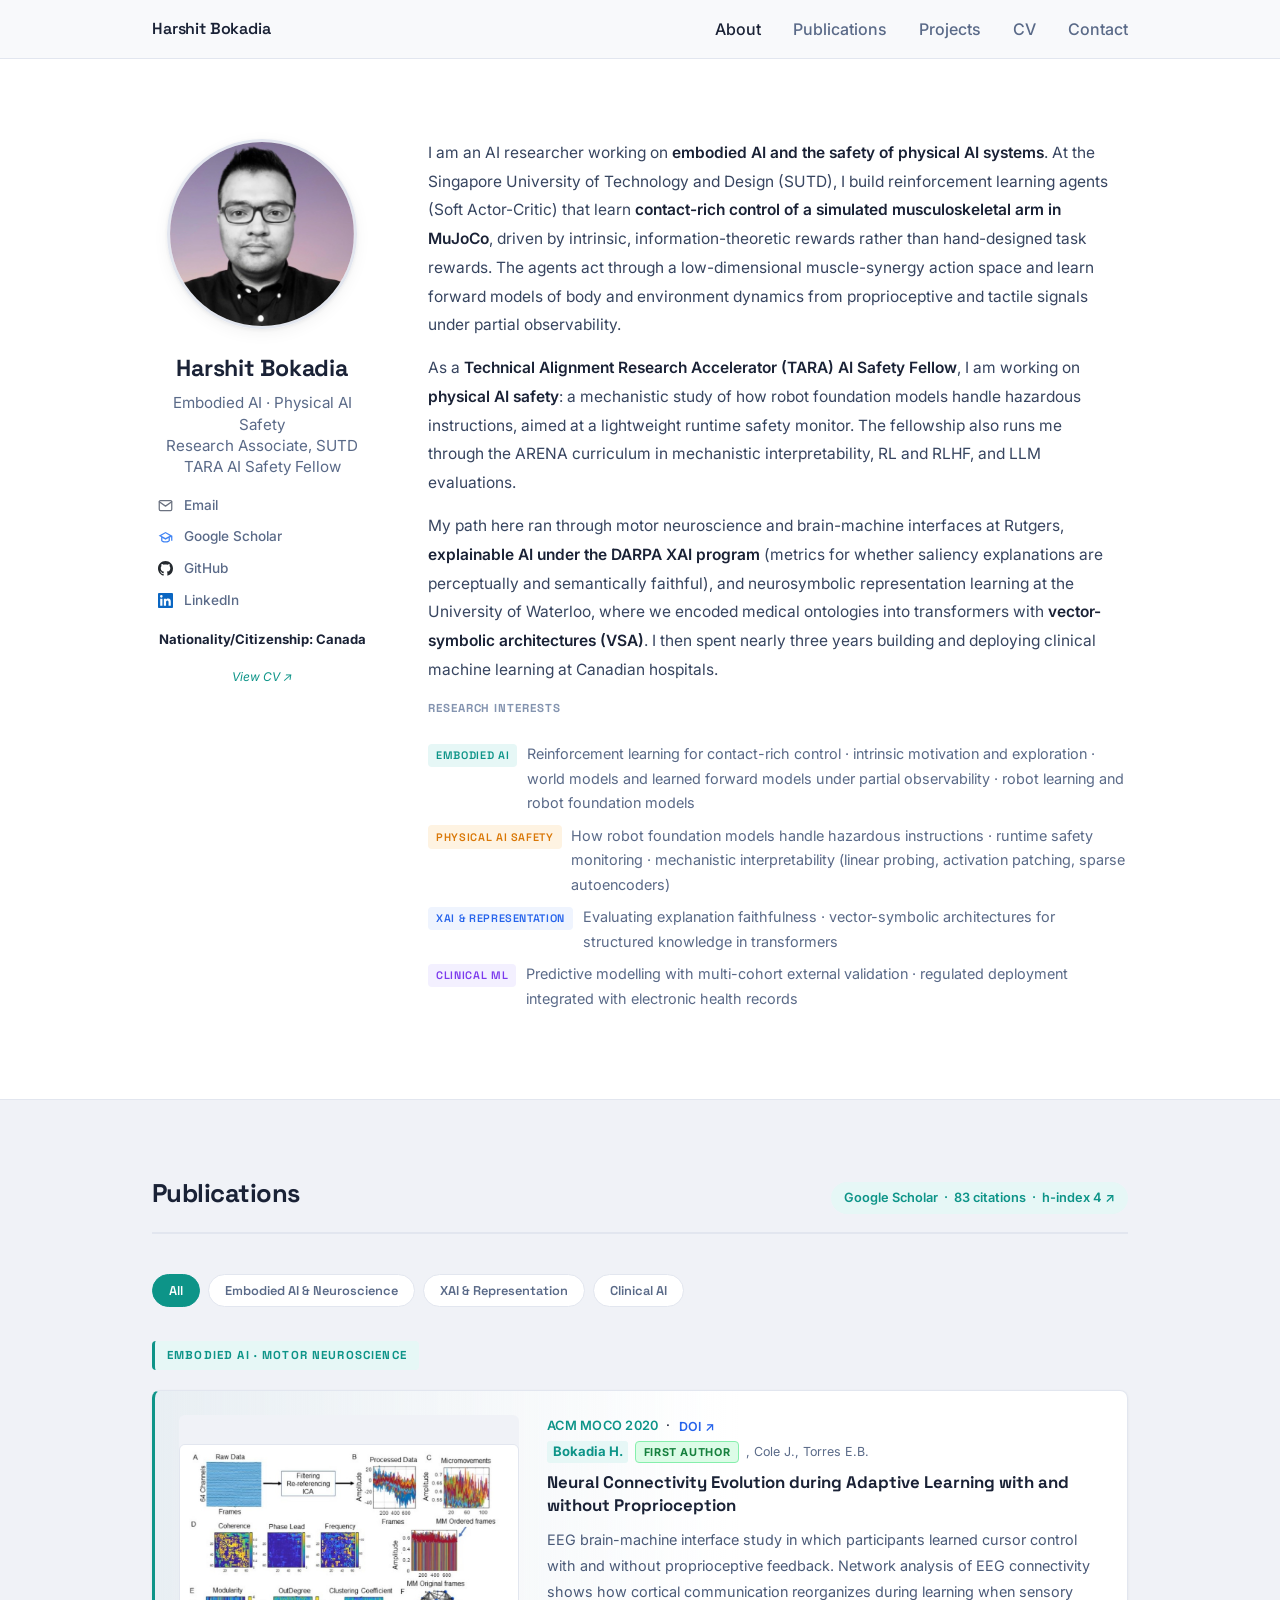
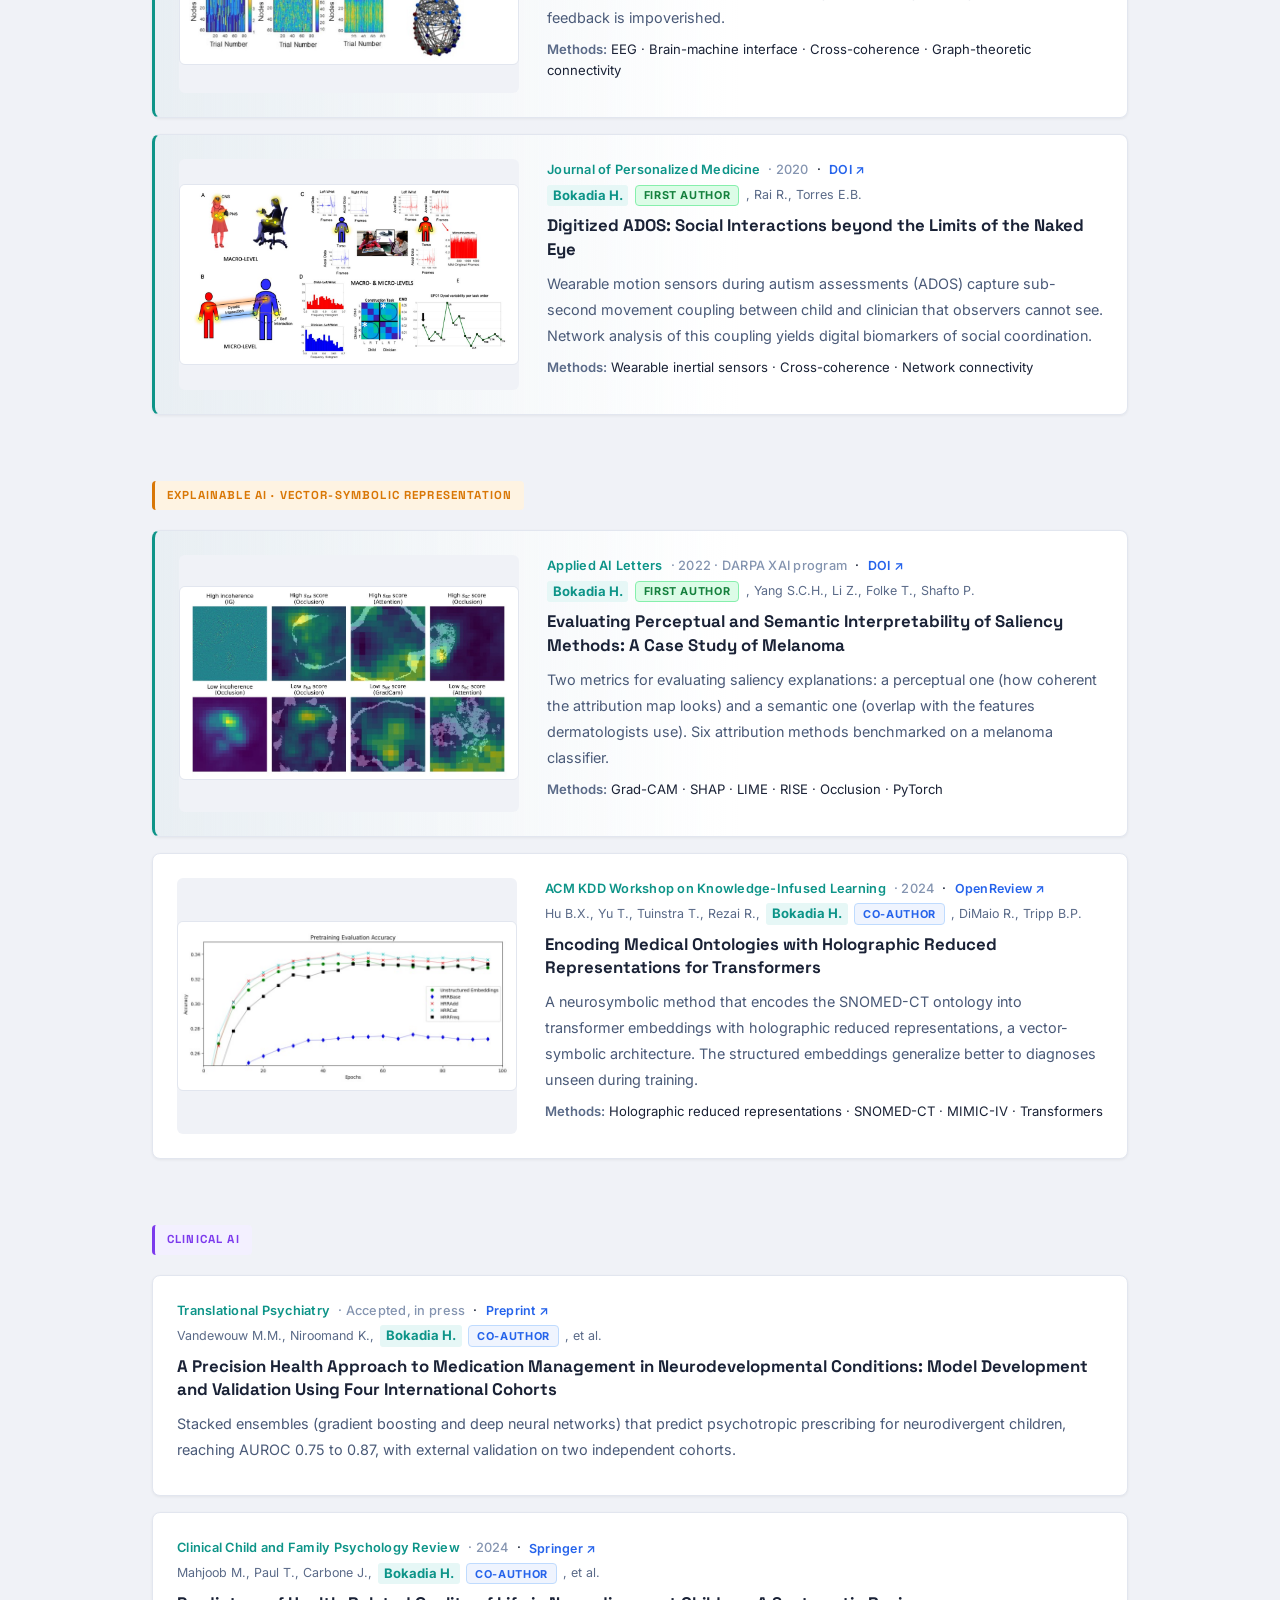
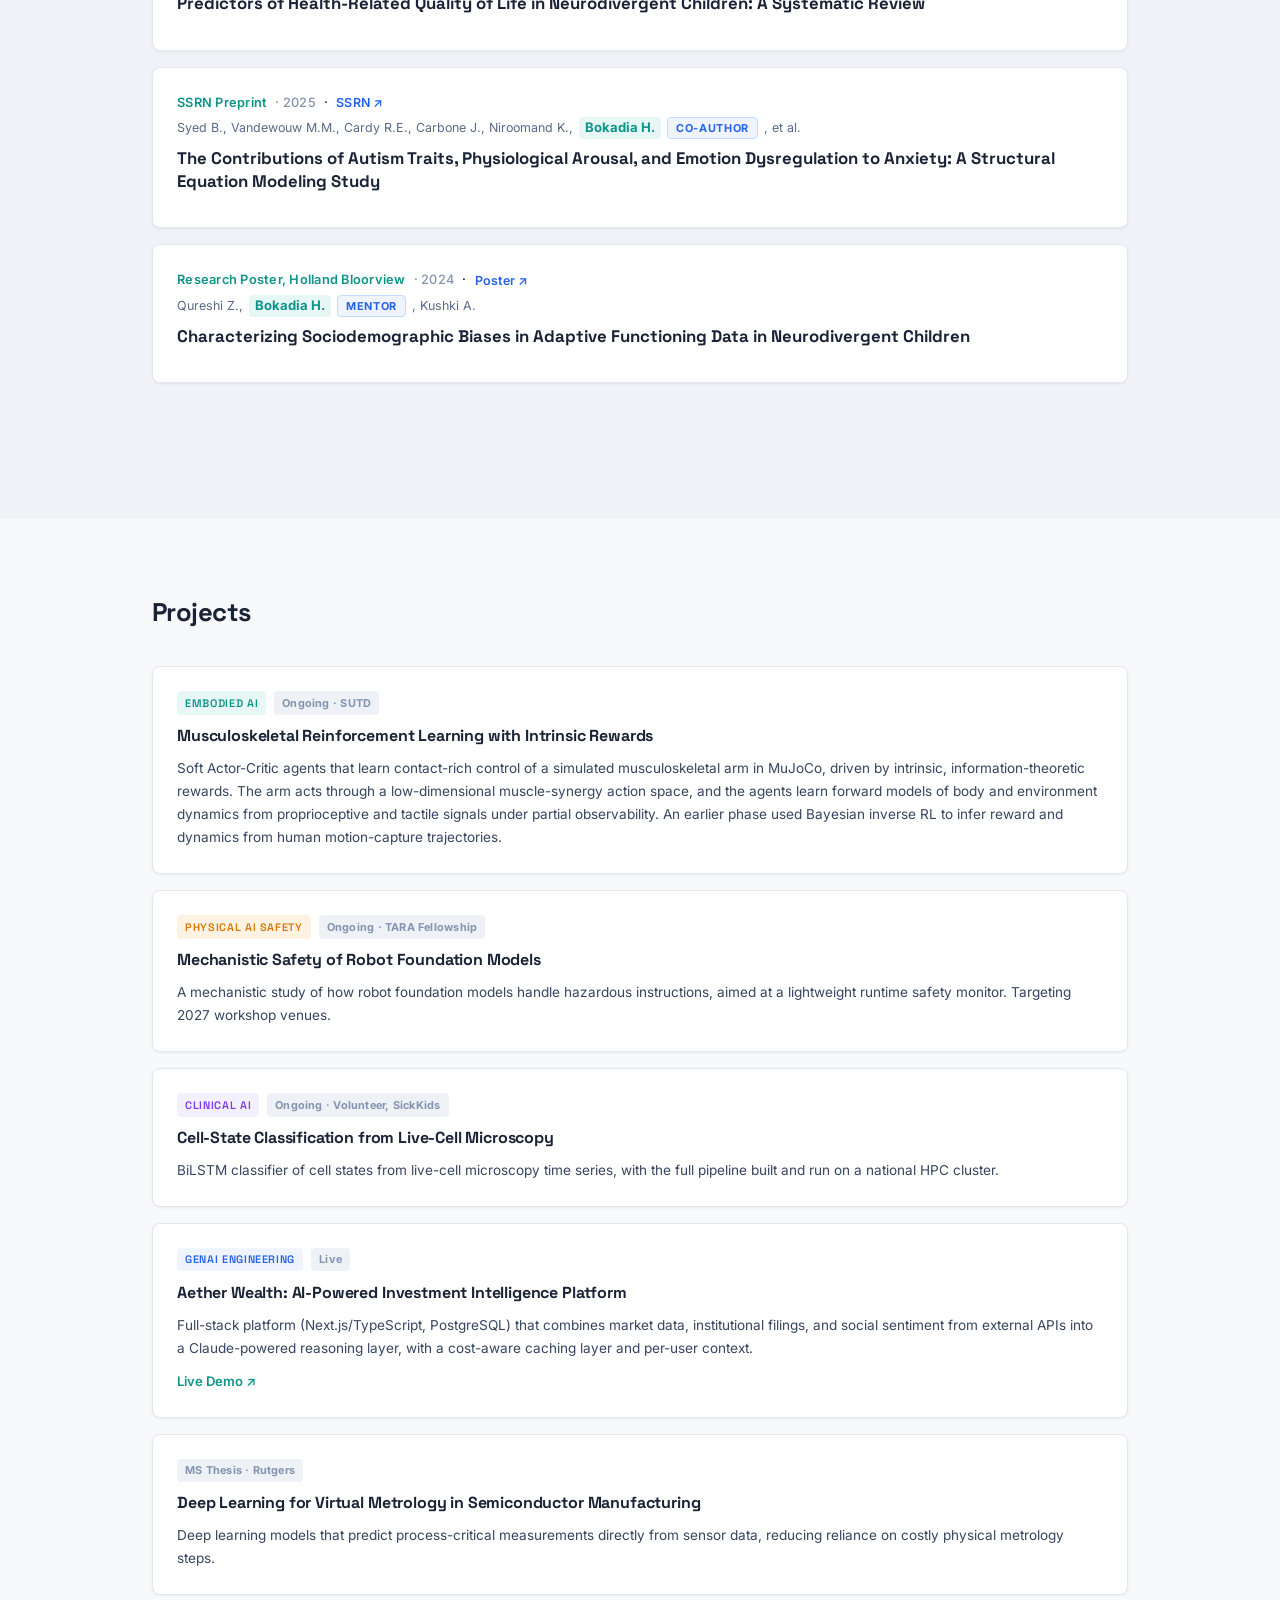
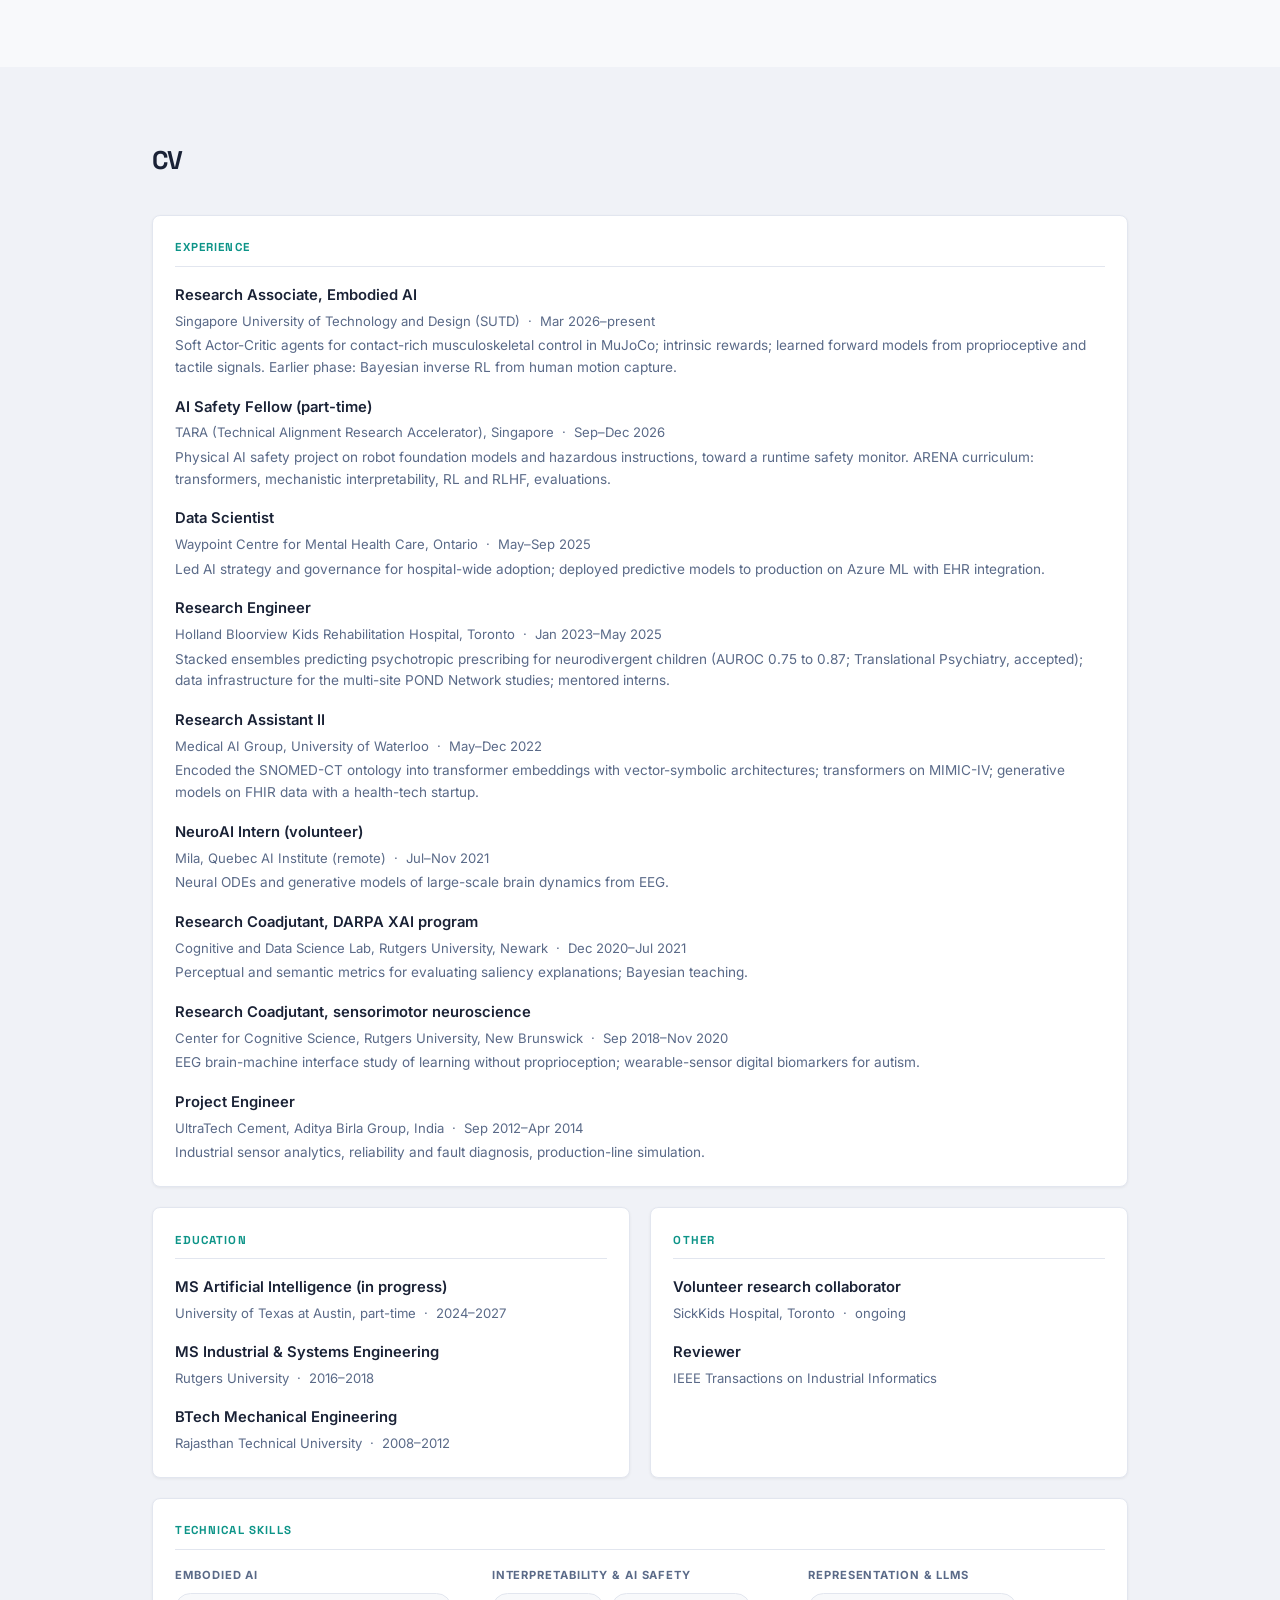
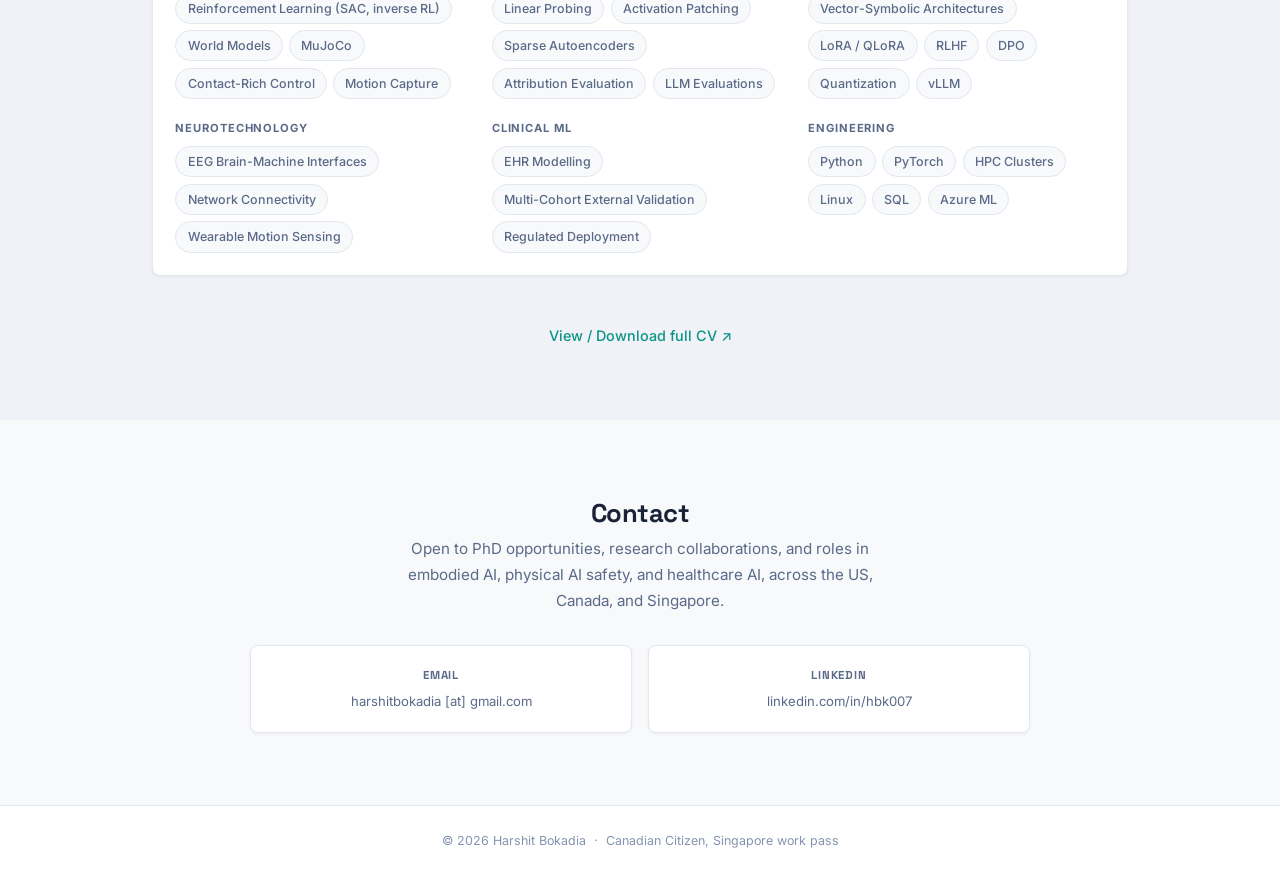
==== commit fe2bb45b: "Declutter site and lead with embodied AI and physical AI safety - Rewrite intro around SUTD RL work," ====
--- a/index.html
+++ b/index.html
@@ -17,10 +17,8 @@
       <span class="nav-logo">Harshit Bokadia</span>
       <ul class="nav-links">
         <li><a href="#about">About</a></li>
-        <li><a href="#areas">Areas of Work</a></li>
         <li><a href="#research">Publications</a></li>
         <li><a href="#projects">Projects</a></li>
-        <li><a href="#blog">Blog</a></li>
         <li><a href="#cv">CV</a></li>
         <li><a href="#contact">Contact</a></li>
       </ul>
@@ -38,7 +36,7 @@
         </div>
         <div class="hero-sidebar-info">
           <h1 class="hero-name-side">Harshit Bokadia</h1>
-          <p class="hero-role-side">Embodied AI · Clinical ML · AI Safety<br />Research Associate, Singapore University of Technology and Design (SUTD)<br />TARA AI Safety Fellow</p>
+          <p class="hero-role-side">Embodied AI · Physical AI Safety<br />Research Associate, SUTD<br />TARA AI Safety Fellow</p>
           <ul class="sidebar-links">
             <li>
               <span class="si-icon si-email">
@@ -68,138 +66,45 @@
             </li>
           </ul>
           <p class="sidebar-nationality"><strong>Nationality/Citizenship: Canada</strong></p>
-          <p class="sidebar-cv-note"><a href="https://drive.google.com/file/d/1bFCVumP7IVAzgKCpffT9Iq8Vi7WhBjPZ/view?usp=sharing" target="_blank">View CV ↗</a></p>
+          <p class="sidebar-cv-note"><a href="https://drive.google.com/file/d/1RNbBvpKWK87Gv5shCLjQRMqjhh9fxQZf/view?usp=sharing" target="_blank">View CV ↗</a></p>
         </div>
       </div>
 
       <div class="hero-text">
-        <h1 class="hero-name">Harshit Bokadia</h1>
-        <p class="hero-tagline">AI Researcher · Embodied AI, Clinical ML &amp; AI Safety | SUTD · Canadian Citizen</p>
-
         <p class="hero-bio">
-          I am an AI researcher whose work spans <strong>embodied AI, clinical machine learning,
-          and AI safety</strong>. My path to AI ran through industrial and systems engineering,
-          motor neuroscience and brain-machine interfaces, DARPA-funded explainable AI, and nearly
-          three years as a research engineer and data scientist at Canadian hospitals, where I worked
-          directly with clinicians, hospital leadership, non-profits, and startups to put machine
-          learning into production.
-        </p>
-
-        <p class="hero-bio">
-          At Holland Bloorview Kids Rehabilitation Hospital, I built <strong>stacked ensembles that
-          predict psychotropic prescribing</strong> for neurodivergent children (AUROC 0.75 to 0.87,
-          externally validated on two independent cohorts; <em>Translational Psychiatry</em>, accepted),
-          along with the data infrastructure for the multi-site POND Network studies. At Waypoint Centre
-          for Mental Health Care, I led AI strategy and governance for hospital-wide adoption and
-          <strong>deployed predictive models to production on Azure ML</strong>, integrated with the
-          electronic health record and built to meet healthcare regulatory requirements.
+          I am an AI researcher working on <strong>embodied AI and the safety of physical AI
+          systems</strong>. At the Singapore University of Technology and Design (SUTD), I build
+          reinforcement learning agents (Soft Actor-Critic) that learn <strong>contact-rich control
+          of a simulated musculoskeletal arm in MuJoCo</strong>, driven by intrinsic,
+          information-theoretic rewards rather than hand-designed task rewards. The agents act
+          through a low-dimensional muscle-synergy action space and learn forward models of body and
+          environment dynamics from proprioceptive and tactile signals under partial observability.
         </p>
         <p class="hero-bio">
-          As a Research Associate at the <strong>Singapore University of Technology and Design (SUTD)</strong>,
-          I build reinforcement learning agents, using Soft Actor-Critic (SAC), that learn
-          <strong>contact-rich control of a simulated musculoskeletal arm in MuJoCo</strong>. The agents
-          are driven by intrinsic, information-theoretic rewards rather than hand-designed task rewards,
-          act through a low-dimensional muscle-synergy action space, and learn forward models of body and
-          environment dynamics from proprioceptive and tactile signals under partial observability. An
-          earlier phase of the project used Bayesian inverse RL to infer reward and dynamics from human
-          motion-capture trajectories.
+          As a <strong>Technical Alignment Research Accelerator (TARA) AI Safety Fellow</strong>, I am
+          working on <strong>physical AI safety</strong>: a mechanistic study of how robot foundation
+          models handle hazardous instructions, aimed at a lightweight runtime safety monitor. The
+          fellowship also runs me through the ARENA curriculum in mechanistic interpretability,
+          RL and RLHF, and LLM evaluations.
         </p>
         <p class="hero-bio">
-          I am also a <strong>Technical Alignment Research Accelerator (TARA) AI Safety Fellow</strong>
-          (part-time, Sep to Dec 2026), completing the ARENA curriculum in transformers from scratch,
-          mechanistic interpretability, RL and RLHF, and LLM evaluations. My fellowship project is a
-          mechanistic study of how robot foundation models handle hazardous instructions, aimed at a
-          lightweight runtime safety monitor.
-        </p>
-        <p class="hero-bio-label" style="margin-bottom:0.4rem;">Career timeline</p>
-        <ul class="bio-trail">
-          <li><span class="bio-date">2008–2014</span><strong>BTech, Mechanical Engineering</strong> followed by nearly two years as a <strong>Project Engineer in Industry 4.0 manufacturing in India</strong>, coordinating with contract firms, suppliers/vendors, engineering departments, and DuPont safety teams.</li>
-          <li><span class="bio-date">2016–2018</span><strong>MS, Industrial and Systems Engineering, Rutgers</strong>: depth in optimization, statistics, and systems thinking; thesis on deep learning for semiconductor process control.</li>
-          <li><span class="bio-date">2018–2020</span><span class="bio-partner">NJ Startup Partner</span><strong>Sensorimotor neuroscience, Center for Cognitive Science, Rutgers (New Brunswick)</strong>: electroencephalography (EEG) brain-machine interface (BMI) study of motor learning with and without proprioception, neural connectivity analysis, and digital biomarkers for autism from the Autism Diagnostic Observation Schedule (ADOS); funded via Rutgers' Office of Technology Commercialization in collaboration with an NJ-based tech startup.</li>
-          <li><span class="bio-date">2020–2021</span><span class="bio-partner">Government-Funded</span><strong>Explainable AI (XAI) research under the DARPA (Defense Advanced Research Projects Agency) XAI program, Rutgers-Newark</strong>: novel perceptual and semantic interpretability metrics for medical imaging, plus Bayesian teaching.</li>
-          <li><span class="bio-date">2021</span><strong>NeuroAI Intern (volunteer), Mila</strong>: Neural ODE and generative modelling of large-scale brain dynamics in EEG data.</li>
-          <li><span class="bio-date">2022</span><span class="bio-partner">Toronto Startup Partner</span><strong>Medical AI Group, University of Waterloo</strong>: vector-symbolic architectures (VSA) for encoding medical ontologies into transformers, and deep generative models on FHIR data with a Toronto-based health-tech startup.</li>
-          <li><span class="bio-date">2023–2025</span><strong>Research Engineer, Holland Bloorview Kids Rehabilitation Hospital</strong>: psychotropic prescribing prediction for neurodivergent children (AUROC 0.75 to 0.87, <em>Translational Psychiatry</em>, accepted); data infrastructure and SQL pipelines for the POND (Province of Ontario Neurodevelopmental Disorders) Network; intern mentorship; <span class="bio-highlight">collaborated with clinical leadership, non-profits and startups</span>.</li>
-          <li><span class="bio-date">2025</span><strong>Data Scientist, Waypoint Centre for Mental Health Care</strong>: led AI strategy and governance for hospital-wide adoption; deployed predictive models to production on Azure ML with EHR integration; <span class="bio-highlight">collaborated with clinical leadership, non-profits and startups</span>.</li>
-          <li><span class="bio-date">2026–present</span><strong>Research Associate, Embodied AI, SUTD</strong>: Soft Actor-Critic agents for contact-rich musculoskeletal control in MuJoCo, intrinsic rewards, and learned forward models under partial observability.</li>
-          <li><span class="bio-date">Sep–Dec 2026</span><strong>AI Safety Fellow (part-time), TARA</strong>: ARENA curriculum and a mechanistic study of how robot foundation models handle hazardous instructions.</li>
-          <li><span class="bio-date">Ongoing</span><strong>Volunteer research collaborator, SickKids Hospital, Toronto</strong>: BiLSTM classifier of cell states from live-cell microscopy time series, built and run on a national HPC cluster.</li>
-        </ul>
-        <p class="hero-bio">
-          Looking ahead, I want to extend this work toward <strong>robot learning, robot foundation models, and world model architectures</strong> that generalize across tasks and embodiments, and toward <strong>safety for physical AI systems</strong>. Building evaluation frameworks for explanation faithfulness under DARPA, and now working through mechanistic interpretability at TARA, gives me a concrete path into understanding what models actually encode rather than just what their outputs look like. Years of clinical deployment taught me what "trustworthy" has to mean when the stakes are real.
+          My path here ran through motor neuroscience and brain-machine interfaces at Rutgers,
+          <strong>explainable AI under the DARPA XAI program</strong> (metrics for whether saliency
+          explanations are perceptually and semantically faithful), and neurosymbolic representation
+          learning at the University of Waterloo, where we encoded medical ontologies into transformers
+          with <strong>vector-symbolic architectures (VSA)</strong>. I then spent nearly three years
+          building and deploying clinical machine learning at Canadian hospitals.
         </p>
 
         <p class="hero-bio-label">Research interests</p>
         <ul class="focus-list">
-          <li><span class="tag tag-teal">Embodied AI / Robotics</span> Reinforcement learning for contact-rich control (Soft Actor-Critic) · intrinsically motivated, information-theoretic exploration · learned forward models and world models under partial observability · robot learning and robot foundation models · inferring reward and dynamics from behavioral data (Bayesian inverse RL)</li>
-          <li><span class="tag tag-purple">Clinical AI</span> EHR modelling and predictive analytics in neurodevelopmental populations: stacked ensembles (gradient boosting and deep neural networks) reaching AUROC 0.75 to 0.87, with external validation on two independent cohorts · regulated deployment on Azure ML, integrated with the electronic health record · multi-site data infrastructure for the POND Network · biosignal processing (EEG, accelerometry) and digital biomarkers (ADOS)</li>
-          <li><span class="tag tag-orange">Interpretability / AI Safety</span> Mechanistic interpretability of transformers (linear probing, activation patching, sparse autoencoders) · ARENA curriculum at TARA (transformers from scratch, mechanistic interpretability, RL/RLHF, evaluations) · safety of robot foundation models under hazardous instructions · evaluating explanation faithfulness (background: DARPA XAI saliency metrics)</li>
-          <li><span class="tag tag-blue">LLMs / MLLMs</span> Post-training: Reinforcement Learning from Human Feedback (RLHF), Direct Preference Optimization (DPO), instruction tuning · inference efficiency (vLLM, quantization) · structured knowledge encoding with vector-symbolic architectures</li>
+          <li><span class="tag tag-teal">Embodied AI</span> Reinforcement learning for contact-rich control · intrinsic motivation and exploration · world models and learned forward models under partial observability · robot learning and robot foundation models</li>
+          <li><span class="tag tag-orange">Physical AI Safety</span> How robot foundation models handle hazardous instructions · runtime safety monitoring · mechanistic interpretability (linear probing, activation patching, sparse autoencoders)</li>
+          <li><span class="tag tag-blue">XAI &amp; Representation</span> Evaluating explanation faithfulness · vector-symbolic architectures for structured knowledge in transformers</li>
+          <li><span class="tag tag-purple">Clinical ML</span> Predictive modelling with multi-cohort external validation · regulated deployment integrated with electronic health records</li>
         </ul>
-
-
-      </div>
-
-    </div>
-  </section>
-
-  <!-- AREAS OF WORK -->
-  <section id="areas" class="section">
-    <div class="container">
-      <h2 class="section-title reveal">Areas of Work</h2>
-      <p class="areas-intro reveal">
-        My work runs along two tracks that share a common thread: rigorous modeling of
-        behavior and reward under uncertainty, whether the agent is a robot or a clinical
-        care pathway.
-      </p>
-
-      <div class="areas-grid">
-        <div class="area-card area-card-teal reveal-left">
-          <span class="tag tag-teal">Track 1</span>
-          <h3 class="area-card-title">Embodied AI &amp; Robot Learning</h3>
-          <p class="area-card-text">
-            Current research at the Singapore University of Technology and Design (SUTD):
-            reinforcement learning agents that learn contact-rich control of a simulated
-            musculoskeletal arm, driven by intrinsic rewards and learned forward models,
-            pointed toward robot learning, robot foundation models, and physical AI safety.
-          </p>
-          <ul class="area-highlights">
-            <li>Soft Actor-Critic (SAC) agents in MuJoCo musculoskeletal simulation</li>
-            <li>Intrinsic, information-theoretic rewards instead of hand-designed task rewards</li>
-            <li>Learned forward models from proprioceptive and tactile signals</li>
-            <li>Muscle-synergy action space under partial observability</li>
-            <li>Robot foundation model safety (TARA AI Safety Fellowship)</li>
-          </ul>
-        </div>
-
-        <div class="area-card area-card-purple reveal-right">
-          <span class="tag tag-purple">Track 2</span>
-          <h3 class="area-card-title">Clinical AI &amp; Healthcare Deployment</h3>
-          <p class="area-card-text">
-            Nearly three years of production-facing clinical AI: predictive modelling for
-            neurodivergent children at Holland Bloorview Kids Rehabilitation Hospital, followed
-            by AI strategy, governance, and regulated, EHR-integrated deployment at Waypoint
-            Centre for Mental Health Care.
-          </p>
-          <ul class="area-highlights">
-            <li>Psychotropic prescribing prediction, AUROC 0.75 to 0.87 (<em>Translational Psychiatry</em>, accepted)</li>
-            <li>Production deployment on Azure ML with EHR integration</li>
-            <li>AI strategy and governance for hospital-wide adoption</li>
-            <li>Multi-site POND Network data infrastructure and SQL pipelines</li>
-            <li>Biosignal processing and digital biomarkers</li>
-          </ul>
-        </div>
-      </div>
-
-      <p class="areas-thread reveal">
-        <span class="tag tag-orange">Throughline</span>
-        The connective thread is interpretability and safety. Building evaluation frameworks
-        for explanation faithfulness under the DARPA (Defense Advanced Research Projects Agency)
-        XAI program gave me a concrete foothold in interpretability, which I am now extending
-        through mechanistic interpretability work as a TARA AI Safety Fellow. Years of clinical
-        deployment gave me a grounded sense of what "trustworthy" actually has to mean when the
-        stakes are real.
-      </p>
+      </div>
+
     </div>
   </section>
 
@@ -209,549 +114,266 @@
       <div class="section-header">
         <h2 class="section-title reveal">Publications</h2>
         <a href="https://scholar.google.ca/citations?user=QxgwOOcAAAAJ&hl=en" target="_blank" class="scholar-badge">
-          Google Scholar &nbsp;·&nbsp; 71 citations &nbsp;·&nbsp; h-index 4 ↗
+          Google Scholar &nbsp;·&nbsp; 83 citations &nbsp;·&nbsp; h-index 4 ↗
         </a>
       </div>
 
       <div class="pub-tabs">
         <button class="pub-tab active" data-tab="all">All</button>
-        <button class="pub-tab" data-tab="embodied">Embodied AI</button>
-        <button class="pub-tab" data-tab="healthcare">AI in Healthcare</button>
+        <button class="pub-tab" data-tab="embodied">Embodied AI &amp; Neuroscience</button>
+        <button class="pub-tab" data-tab="xai">XAI &amp; Representation</button>
         <button class="pub-tab" data-tab="clinical">Clinical AI</button>
-        <button class="pub-tab" data-tab="xai">XAI &amp; Interpretability</button>
-        <button class="pub-tab" data-tab="llm">LLMs &amp; VSA</button>
-        <button class="pub-tab" data-tab="neuro">Computational Neuroscience / Biosignals</button>
       </div>
 
       <div class="pub-groups">
 
-      <!-- GROUP 1: Embodied AI -->
+      <!-- Embodied AI & Motor Neuroscience -->
       <div class="pub-group" data-tab="embodied">
-        <h3 class="pub-group-label label-teal">Embodied AI · World Models · Physical AI</h3>
+        <h3 class="pub-group-label label-teal">Embodied AI · Motor Neuroscience</h3>
 
         <div class="pub-row reveal featured-pub">
           <div class="pub-figure">
-            <img src="assets/moco.jpg" alt="MOCO EEG neural connectivity pipeline" />
-          </div>
-          <div class="pub-content">
-            <p class="pub-venue"><span class="pub-journal">ACM MOCO 2020</span> <span class="pub-meta-info">· 5 citations</span> · <a href="https://doi.org/10.1145/3401956.3404232" target="_blank">DOI ↗</a></p>
+            <img src="assets/moco.jpg" alt="EEG neural connectivity pipeline" />
+          </div>
+          <div class="pub-content">
+            <p class="pub-venue"><span class="pub-journal">ACM MOCO 2020</span> · <a href="https://doi.org/10.1145/3401956.3404232" target="_blank">DOI ↗</a></p>
             <p class="pub-authors"><span class="author-me">Bokadia H.</span> <span class="first-author-badge">First Author</span> <span class="author-other">, Cole J., Torres E.B.</span></p>
             <p class="pub-title">Neural Connectivity Evolution during Adaptive Learning with and without Proprioception</p>
             <p class="pub-desc">
-              EEG brain-machine interface (BMI) study in which participants learned cursor control
-              with and without proprioceptive feedback. Network-theoretic analysis of EEG-derived
-              connectivity shows how cortical communication reorganizes during learning when
-              sensory feedback is impoverished, a question that carries over to embodied agents
-              learning from partial observations.
+              EEG brain-machine interface study in which participants learned cursor control with and
+              without proprioceptive feedback. Network analysis of EEG connectivity shows how cortical
+              communication reorganizes during learning when sensory feedback is impoverished.
             </p>
-            <p class="pub-methods"><strong>Methods:</strong> EEG · EEGLAB · Cross-coherence · Graph-theoretic connectivity analysis</p>
-            <div class="pub-links">
-              <a href="https://doi.org/10.1145/3401956.3404232" target="_blank">ACM DL ↗</a>
-            </div>
-          </div>
-        </div>
-      </div>
-
-      <!-- GROUP 4: Biosignals / Clinical -->
+            <p class="pub-methods"><strong>Methods:</strong> EEG · Brain-machine interface · Cross-coherence · Graph-theoretic connectivity</p>
+          </div>
+        </div>
+
+        <div class="pub-row reveal featured-pub">
+          <div class="pub-figure">
+            <img src="assets/ados.jpg" alt="Digitized ADOS biosensor figure" />
+          </div>
+          <div class="pub-content">
+            <p class="pub-venue"><span class="pub-journal">Journal of Personalized Medicine</span> <span class="pub-meta-info">· 2020</span> · <a href="https://doi.org/10.3390/jpm10040159" target="_blank">DOI ↗</a></p>
+            <p class="pub-authors"><span class="author-me">Bokadia H.</span> <span class="first-author-badge">First Author</span> <span class="author-other">, Rai R., Torres E.B.</span></p>
+            <p class="pub-title">Digitized ADOS: Social Interactions beyond the Limits of the Naked Eye</p>
+            <p class="pub-desc">
+              Wearable motion sensors during autism assessments (ADOS) capture sub-second movement
+              coupling between child and clinician that observers cannot see. Network analysis of this
+              coupling yields digital biomarkers of social coordination.
+            </p>
+            <p class="pub-methods"><strong>Methods:</strong> Wearable inertial sensors · Cross-coherence · Network connectivity</p>
+          </div>
+        </div>
+      </div>
+
+      <!-- XAI & Representation -->
+      <div class="pub-group" data-tab="xai">
+        <h3 class="pub-group-label label-orange">Explainable AI · Vector-Symbolic Representation</h3>
+
+        <div class="pub-row reveal featured-pub">
+          <div class="pub-figure">
+            <img src="assets/xai.jpg" alt="Saliency map comparison grid for melanoma" />
+          </div>
+          <div class="pub-content">
+            <p class="pub-venue"><span class="pub-journal">Applied AI Letters</span> <span class="pub-meta-info">· 2022 · DARPA XAI program</span> · <a href="https://doi.org/10.1002/ail2.77" target="_blank">DOI ↗</a></p>
+            <p class="pub-authors"><span class="author-me">Bokadia H.</span> <span class="first-author-badge">First Author</span> <span class="author-other">, Yang S.C.H., Li Z., Folke T., Shafto P.</span></p>
+            <p class="pub-title">Evaluating Perceptual and Semantic Interpretability of Saliency Methods: A Case Study of Melanoma</p>
+            <p class="pub-desc">
+              Two metrics for evaluating saliency explanations: a perceptual one (how coherent the
+              attribution map looks) and a semantic one (overlap with the features dermatologists use).
+              Six attribution methods benchmarked on a melanoma classifier.
+            </p>
+            <p class="pub-methods"><strong>Methods:</strong> Grad-CAM · SHAP · LIME · RISE · Occlusion · PyTorch</p>
+          </div>
+        </div>
+
+        <div class="pub-row reveal">
+          <div class="pub-figure">
+            <img src="assets/kdd.jpg" alt="HRR embedding visualization" />
+          </div>
+          <div class="pub-content">
+            <p class="pub-venue"><span class="pub-journal">ACM KDD Workshop on Knowledge-Infused Learning</span> <span class="pub-meta-info">· 2024</span> · <a href="https://openreview.net/forum?id=LN4zA2D8vd" target="_blank">OpenReview ↗</a></p>
+            <p class="pub-authors"><span class="author-other">Hu B.X., Yu T., Tuinstra T., Rezai R., </span><span class="author-me">Bokadia H.</span> <span class="coauthor-badge">Co-Author</span><span class="author-other">, DiMaio R., Tripp B.P.</span></p>
+            <p class="pub-title">Encoding Medical Ontologies with Holographic Reduced Representations for Transformers</p>
+            <p class="pub-desc">
+              A neurosymbolic method that encodes the SNOMED-CT ontology into transformer embeddings with
+              holographic reduced representations, a vector-symbolic architecture. The structured embeddings
+              generalize better to diagnoses unseen during training.
+            </p>
+            <p class="pub-methods"><strong>Methods:</strong> Holographic reduced representations · SNOMED-CT · MIMIC-IV · Transformers</p>
+          </div>
+        </div>
+      </div>
+
+      <!-- Clinical AI -->
       <div class="pub-group" data-tab="clinical">
-        <h3 class="pub-group-label label-green">Clinical AI · Precision Health · Biosignals</h3>
+        <h3 class="pub-group-label label-purple">Clinical AI</h3>
 
         <div class="pub-row pub-row-full reveal">
           <div class="pub-content">
-            <p class="pub-venue"><span class="pub-journal">Translational Psychiatry</span> <span class="pub-meta-info">· Accepted, in press · Holland Bloorview</span></p>
+            <p class="pub-venue"><span class="pub-journal">Translational Psychiatry</span> <span class="pub-meta-info">· Accepted, in press</span> · <a href="https://www.medrxiv.org/content/10.1101/2025.03.12.25323683v4" target="_blank">Preprint ↗</a></p>
             <p class="pub-authors"><span class="author-other">Vandewouw M.M., Niroomand K., </span><span class="author-me">Bokadia H.</span> <span class="coauthor-badge">Co-Author</span><span class="author-other">, et al.</span></p>
             <p class="pub-title">A Precision Health Approach to Medication Management in Neurodevelopmental Conditions: Model Development and Validation Using Four International Cohorts</p>
             <p class="pub-desc">
               Stacked ensembles (gradient boosting and deep neural networks) that predict psychotropic
-              prescribing for neurodivergent children, developed and validated across four international
-              cohorts. The models reach AUROC 0.75 to 0.87 on internal and clinical test sets, with
-              external validation on two independent cohorts, supporting individualized medication
-              management decisions.
+              prescribing for neurodivergent children, reaching AUROC 0.75 to 0.87, with external
+              validation on two independent cohorts.
             </p>
-            <p class="pub-methods"><strong>Methods:</strong> Stacked ensembles · Gradient boosting · Deep neural networks · Multi-cohort external validation · POND Network</p>
-            <div class="pub-links">
-              <a href="https://www.medrxiv.org/content/10.1101/2025.03.12.25323683v4" target="_blank">Preprint (medRxiv) ↗</a>
-            </div>
           </div>
         </div>
 
         <div class="pub-row pub-row-full reveal">
           <div class="pub-content">
-            <p class="pub-venue"><span class="pub-journal">Clinical Child and Family Psychology Review</span> <span class="pub-meta-info">· 2024 · 26 citations</span></p>
+            <p class="pub-venue"><span class="pub-journal">Clinical Child and Family Psychology Review</span> <span class="pub-meta-info">· 2024</span> · <a href="https://link.springer.com/article/10.1007/s10567-023-00462-3" target="_blank">Springer ↗</a></p>
             <p class="pub-authors"><span class="author-other">Mahjoob M., Paul T., Carbone J., </span><span class="author-me">Bokadia H.</span> <span class="coauthor-badge">Co-Author</span><span class="author-other">, et al.</span></p>
             <p class="pub-title">Predictors of Health-Related Quality of Life in Neurodivergent Children: A Systematic Review</p>
-            <p class="pub-desc">
-              Systematic review synthesizing evidence on quality-of-life predictors across
-              neurodevelopmental conditions. Informed precision health AI pipelines at Holland Bloorview.
-            </p>
-            <div class="pub-links">
-              <a href="https://link.springer.com/article/10.1007/s10567-023-00462-3" target="_blank">Springer ↗</a>
-            </div>
           </div>
         </div>
 
         <div class="pub-row pub-row-full reveal">
           <div class="pub-content">
-            <p class="pub-venue"><span class="pub-journal">SSRN Preprint</span> <span class="pub-meta-info">· 2025 · Holland Bloorview / University of Toronto</span></p>
-            <p class="pub-authors"><span class="author-other">Syed B., Vandewouw M.M., Cardy R.E., Carbone J., Niroomand K., </span><span class="author-me">Bokadia H.</span> <span class="coauthor-badge">Co-Author</span><span class="author-other">, Paul T., Monga S., Kushki A. et al.</span></p>
+            <p class="pub-venue"><span class="pub-journal">SSRN Preprint</span> <span class="pub-meta-info">· 2025</span> · <a href="https://papers.ssrn.com/sol3/papers.cfm?abstract_id=5270022" target="_blank">SSRN ↗</a></p>
+            <p class="pub-authors"><span class="author-other">Syed B., Vandewouw M.M., Cardy R.E., Carbone J., Niroomand K., </span><span class="author-me">Bokadia H.</span> <span class="coauthor-badge">Co-Author</span><span class="author-other">, et al.</span></p>
             <p class="pub-title">The Contributions of Autism Traits, Physiological Arousal, and Emotion Dysregulation to Anxiety: A Structural Equation Modeling Study</p>
-            <p class="pub-desc">
-              Structural equation modeling study examining how autism features, physiological arousal, and emotion dysregulation jointly predict anxiety in children. Contributed biosignals analysis using wearable physiological sensor data from the POND Network dataset.
-            </p>
-            <p class="pub-methods"><strong>Methods:</strong> Structural equation modeling · respiratory sinus arrhythmia (RSA) / physiological arousal · wearable biosensors · POND Network</p>
-            <div class="pub-links">
-              <a href="https://papers.ssrn.com/sol3/papers.cfm?abstract_id=5270022" target="_blank">SSRN ↗</a>
-            </div>
-          </div>
-        </div>
-
-        <!-- Mentorship project with poster -->
-        <div class="pub-row reveal">
-          <div class="pub-figure">
-            <img src="assets/zuhair.jpg" alt="Zuhair Qureshi research poster on sociodemographic bias" />
-          </div>
-          <div class="pub-content">
-            <p class="pub-venue"><span class="pub-journal">Holland Bloorview Kids Rehabilitation Hospital</span> <span class="pub-meta-info">· 2024–2025 · Research Poster</span></p>
+          </div>
+        </div>
+
+        <div class="pub-row pub-row-full reveal">
+          <div class="pub-content">
+            <p class="pub-venue"><span class="pub-journal">Research Poster, Holland Bloorview</span> <span class="pub-meta-info">· 2024</span> · <a href="https://hollandbloorview.ca/sites/default/files/2024-07/Zuhair%20Qureshi%20poster.pdf" target="_blank">Poster ↗</a></p>
             <p class="pub-authors"><span class="author-other">Qureshi Z., </span><span class="author-me">Bokadia H.</span> <span class="coauthor-badge">Mentor</span><span class="author-other">, Kushki A.</span></p>
-            <p class="pub-title">Characterizing Sociodemographic Biases in Adaptive Functioning Data in Neurodivergent Children <span class="mentorship-badge">Mentorship</span></p>
-            <p class="pub-desc">
-              Mentored intern Zuhair Qureshi (McMaster) on this study using the POND Network dataset
-              (n=1,254). XGBoost with 15-fold cross-validation identified statistically significant
-              disparities in adaptive functioning composite scores across socioeconomic status, sex, and
-              ethnicity subgroups, and the findings inform bias-aware precision health tools for
-              pediatric populations.
-            </p>
-            <p class="pub-methods"><strong>Methods:</strong> XGBoost · Mann-Whitney testing · Feature importance · POND Network dataset</p>
-            <div class="pub-links">
-              <a href="https://hollandbloorview.ca/sites/default/files/2024-07/Zuhair%20Qureshi%20poster.pdf" target="_blank">Poster PDF ↗</a>
-            </div>
-          </div>
-        </div>
-      </div>
-
-      <!-- GROUP 3: XAI -->
-      <div class="pub-group" data-tab="xai">
-        <h3 class="pub-group-label label-orange">XAI · Interpretability · Medical Imaging</h3>
-
-        <div class="pub-row reveal featured-pub">
-          <div class="pub-figure">
-            <img src="assets/xai.jpg" alt="Saliency map comparison grid for melanoma" />
-          </div>
-          <div class="pub-content">
-            <p class="pub-venue"><span class="pub-journal">Applied AI Letters</span> <span class="pub-meta-info">· 2022 · 13 citations · DARPA/AFRL funded</span> · <a href="https://doi.org/10.1002/ail2.77" target="_blank">DOI ↗</a></p>
-            <p class="pub-authors"><span class="author-me">Bokadia H.</span> <span class="first-author-badge">First Author</span> <span class="author-other">, Yang S.C.H., Li Z., Folke T., Shafto P.</span></p>
-            <p class="pub-title">Evaluating Perceptual and Semantic Interpretability of Saliency Methods: A Case Study of Melanoma</p>
-            <p class="pub-desc">
-              Designed two novel evaluation metrics for saliency-based XAI: visual incoherence
-              (perceptual coherence of attribution maps) and textbook feature overlap (semantic
-              alignment to dermatologist-defined ABCDE features). Benchmarked six saliency methods on
-              VGG-16 across the ISIC melanoma dataset. Enables adaptive method selection for
-              high-stakes clinical AI, a framework directly transferable to mechanistic
-              interpretability of LLMs and VLMs.
-            </p>
-            <p class="pub-methods"><strong>Methods:</strong> VGG-16 · GradCAM · SHAP · LIME · RISE · Occlusion · PyTorch · ISIC dataset</p>
-            <div class="pub-links">
-              <a href="https://doi.org/10.1002/ail2.77" target="_blank">Wiley ↗</a>
-            </div>
-          </div>
-        </div>
-      </div>
-
-      <!-- GROUP 2: LLMs / VSA -->
-      <div class="pub-group" data-tab="llm">
-        <h3 class="pub-group-label label-blue">LLMs · Vector-Symbolic Architectures · Knowledge Representation</h3>
-
-        <div class="pub-row reveal">
-          <div class="pub-figure">
-            <img src="assets/kdd.jpg" alt="HRR t-SNE embedding visualization" />
-          </div>
-          <div class="pub-content">
-            <p class="pub-venue"><span class="pub-journal">ACM KDD Workshop on Knowledge-Infused Learning</span> <span class="pub-meta-info">· 2024 · 1 citation</span> · <a href="https://openreview.net/forum?id=LN4zA2D8vd" target="_blank">OpenReview ↗</a></p>
-            <p class="pub-authors"><span class="author-other">Hu B.X., Yu T., Tuinstra T., Rezai R., </span><span class="author-me">Bokadia H.</span> <span class="coauthor-badge">Co-Author</span><span class="author-other">, DiMaio R., Tripp B.P.</span></p>
-            <p class="pub-title">Encoding Medical Ontologies with Holographic Reduced Representations for Transformers</p>
-            <p class="pub-desc">
-              Introduces holographic reduced representations (HRRs), a vector-symbolic architecture,
-              as a structure-preserving method to encode medical ontologies into transformer token spaces.
-              HRRBase embeddings outperform unstructured embeddings on out-of-distribution disease
-              prediction, including patients with entirely unseen ICD codes. Directly relevant to
-              knowledge-infused LLM post-training, structured inference, and multimodal grounding.
-            </p>
-            <p class="pub-methods"><strong>Methods:</strong> HRR · VSA · SNOMED CT ontology · HRRBERT · MIMIC-IV · ICD coding</p>
-            <div class="pub-links">
-              <a href="https://openreview.net/forum?id=LN4zA2D8vd" target="_blank">OpenReview ↗</a>
-              <span class="pub-role-badge">Co-Author · Waterloo collaboration</span>
-            </div>
-          </div>
-        </div>
-      </div>
-
-      <!-- GROUP 5: Computational Neuroscience / Biosignals -->
-      <div class="pub-group" data-tab="neuro">
-        <h3 class="pub-group-label label-purple">Computational Neuroscience / Biosignals</h3>
-
-        <!-- Duplicate of the Neural Connectivity (MOCO) entry above, shown only
-             under the Computational Neuroscience / Biosignals tab and the
-             combined AI in Healthcare tab, so it isn't double-listed under All. -->
-        <div class="pub-row reveal featured-pub" id="moco-dup" style="display:none;">
-          <div class="pub-figure">
-            <img src="assets/moco.jpg" alt="MOCO EEG neural connectivity pipeline" />
-          </div>
-          <div class="pub-content">
-            <p class="pub-venue"><span class="pub-journal">ACM MOCO 2020</span> <span class="pub-meta-info">· 5 citations</span> · <a href="https://doi.org/10.1145/3401956.3404232" target="_blank">DOI ↗</a></p>
-            <p class="pub-authors"><span class="author-me">Bokadia H.</span> <span class="first-author-badge">First Author</span> <span class="author-other">, Cole J., Torres E.B.</span></p>
-            <p class="pub-title">Neural Connectivity Evolution during Adaptive Learning with and without Proprioception</p>
-            <p class="pub-desc">
-              EEG brain-machine interface (BMI) study in which participants learned cursor control
-              with and without proprioceptive feedback. Network-theoretic analysis of EEG-derived
-              connectivity shows how cortical communication reorganizes during learning when
-              sensory feedback is impoverished, a question that carries over to embodied agents
-              learning from partial observations.
-            </p>
-            <p class="pub-methods"><strong>Methods:</strong> EEG · EEGLAB · Cross-coherence · Graph-theoretic connectivity analysis</p>
-            <div class="pub-links">
-              <a href="https://doi.org/10.1145/3401956.3404232" target="_blank">ACM DL ↗</a>
-            </div>
-          </div>
-        </div>
-
-        <div class="pub-row reveal featured-pub">
-          <div class="pub-figure">
-            <img src="assets/ados.jpg" alt="Digitized ADOS biosensor figure" />
-          </div>
-          <div class="pub-content">
-            <p class="pub-venue"><span class="pub-journal">Journal of Personalized Medicine</span> <span class="pub-meta-info">· 2020 · 20 citations</span> · <a href="https://doi.org/10.3390/jpm10040159" target="_blank">DOI ↗</a></p>
-            <p class="pub-authors"><span class="author-me">Bokadia H.</span> <span class="first-author-badge">First Author</span> <span class="author-other">, Rai R., Torres E.B.</span></p>
-            <p class="pub-title">Digitized ADOS: Social Interactions beyond the Limits of the Naked Eye</p>
-            <p class="pub-desc">
-              Applied wearable biosensors and statistical signal processing to the Autism Diagnostic
-              Observation Schedule (ADOS), extracting high-dimensional sub-second kinematic features
-              from socio-motor dyads invisible to human observers. Network connectivity analysis of
-              cross-coherence matrices reveals dynamic social coordination patterns, a biosignals
-              foundation for embodied AI systems that model social and adaptive behaviour.
-            </p>
-            <p class="pub-methods"><strong>Methods:</strong> Wearable inertial sensors · Cross-coherence · Network connectivity · ADOS-2 protocol</p>
-            <div class="pub-links">
-              <a href="https://doi.org/10.3390/jpm10040159" target="_blank">MDPI ↗</a>
-            </div>
-          </div>
-        </div>
-      </div>
-      </div>
-
+            <p class="pub-title">Characterizing Sociodemographic Biases in Adaptive Functioning Data in Neurodivergent Children</p>
+          </div>
+        </div>
+      </div>
+
+      </div>
     </div>
   </section>
 
   <!-- PROJECTS -->
   <section id="projects" class="section">
     <div class="container">
-      <h2 class="section-title reveal">Projects</h2>
-      <p class="projects-intro reveal">
-        A selection of research and applied projects across embodied AI, clinical deployment,
-        interpretability, computational neuroscience, and GenAI engineering.
-      </p>
-
-      <div class="pub-tabs project-tabs reveal">
-        <button class="pub-tab active" data-tab="all">All</button>
-        <button class="pub-tab" data-tab="embodied">Embodied AI</button>
-        <button class="pub-tab" data-tab="healthcare">Healthcare AI</button>
-        <button class="pub-tab" data-tab="xai">XAI, Interpretability &amp; Safety</button>
-        <button class="pub-tab" data-tab="llm">GenAI / LLM Engineering</button>
-        <button class="pub-tab" data-tab="neuro">Computational Neuroscience / Biosignals</button>
-        <button class="pub-tab" data-tab="manufacturing">Manufacturing</button>
-      </div>
-
-      <div class="projects-grid" id="projects-list">
-
-        <div class="project-card reveal" data-tab="embodied">
+      <h2 class="section-title reveal" style="margin-bottom:2rem;">Projects</h2>
+
+      <div class="projects-grid">
+
+        <div class="project-card reveal">
           <div class="project-meta">
             <span class="tag tag-teal">Embodied AI</span>
             <span class="project-status">Ongoing · SUTD</span>
           </div>
           <p class="project-title">Musculoskeletal Reinforcement Learning with Intrinsic Rewards</p>
-          <p class="project-desc">Soft Actor-Critic (SAC) agents that learn contact-rich control of a simulated musculoskeletal arm in MuJoCo, driven by intrinsic, information-theoretic rewards rather than hand-designed task rewards. The arm acts through a low-dimensional muscle-synergy action space, and the agents learn forward models of body and environment dynamics from proprioceptive and tactile signals under partial observability. An earlier phase used Bayesian inverse RL to infer reward and dynamics from human motion-capture trajectories.</p>
-        </div>
-
-        <div class="project-card reveal" data-tab="xai">
+          <p class="project-desc">Soft Actor-Critic agents that learn contact-rich control of a simulated musculoskeletal arm in MuJoCo, driven by intrinsic, information-theoretic rewards. The arm acts through a low-dimensional muscle-synergy action space, and the agents learn forward models of body and environment dynamics from proprioceptive and tactile signals under partial observability. An earlier phase used Bayesian inverse RL to infer reward and dynamics from human motion-capture trajectories.</p>
+        </div>
+
+        <div class="project-card reveal">
           <div class="project-meta">
-            <span class="tag tag-orange">AI Safety</span>
+            <span class="tag tag-orange">Physical AI Safety</span>
             <span class="project-status">Ongoing · TARA Fellowship</span>
           </div>
           <p class="project-title">Mechanistic Safety of Robot Foundation Models</p>
-          <p class="project-desc">Research project for the Technical Alignment Research Accelerator (TARA) AI Safety Fellowship: a mechanistic study of how robot foundation models handle hazardous instructions, aimed at a lightweight runtime safety monitor. Targeting 2027 workshop venues.</p>
-        </div>
-
-        <div class="project-card reveal" data-tab="llm">
-          <div class="project-meta">
-            <span class="tag tag-blue">GenAI / LLM Engineering</span>
-            <span class="project-status">Live in Production</span>
-          </div>
-          <p class="project-title">Aether Wealth: AI-Powered Investment Intelligence Platform</p>
-          <p class="project-desc">Full-stack GenAI platform (Next.js/TypeScript, PostgreSQL) that orchestrates market data, institutional filings, and social sentiment from 4+ external APIs into a single Claude-powered reasoning layer, producing explainable, auditable investment insights through a portfolio-aware conversational assistant. Includes a cost-aware caching layer and per-user context/state management. It is a deterministic data-augmented generation pipeline rather than an autonomous multi-step agent.</p>
-          <a class="project-link" href="https://aether-wealth.vercel.app/" target="_blank">Live Demo ↗</a>
-        </div>
-
-        <div class="project-card reveal" data-tab="healthcare">
+          <p class="project-desc">A mechanistic study of how robot foundation models handle hazardous instructions, aimed at a lightweight runtime safety monitor. Targeting 2027 workshop venues.</p>
+        </div>
+
+        <div class="project-card reveal">
           <div class="project-meta">
             <span class="tag tag-purple">Clinical AI</span>
-            <span class="project-status">Ongoing · Volunteer</span>
-          </div>
-          <p class="project-title">Cellular Senescence Classification from Live-Cell Microscopy</p>
-          <p class="project-desc">Volunteer research collaboration with SickKids Hospital, Toronto: a time-series deep learning pipeline (BiLSTM) classifying cell states from live-cell microscopy, with SHAP-based explainability and rigor checks against over-claiming interpretability, built and run end to end on a national HPC cluster.</p>
-        </div>
-
-        <div class="project-card reveal" data-tab="healthcare">
+            <span class="project-status">Ongoing · Volunteer, SickKids</span>
+          </div>
+          <p class="project-title">Cell-State Classification from Live-Cell Microscopy</p>
+          <p class="project-desc">BiLSTM classifier of cell states from live-cell microscopy time series, with the full pipeline built and run on a national HPC cluster.</p>
+        </div>
+
+        <div class="project-card reveal">
           <div class="project-meta">
-            <span class="tag tag-purple">Clinical AI</span>
-            <span class="project-meta-year">Holland Bloorview · 2023–2025</span>
-          </div>
-          <p class="project-title">Psychotropic Prescribing Prediction for Neurodivergent Children</p>
-          <p class="project-desc">Stacked ensembles (gradient boosting and deep neural networks) predicting psychotropic prescribing to support clinicians' medication decisions, reaching AUROC 0.75 to 0.87 on internal and clinical test sets with external validation on two independent cohorts. Accepted in <em>Translational Psychiatry</em>.</p>
-          <a class="project-link" href="https://www.medrxiv.org/content/10.1101/2025.03.12.25323683v4" target="_blank">Preprint (medRxiv) ↗</a>
-        </div>
-
-        <div class="project-card reveal" data-tab="llm">
+            <span class="tag tag-blue">GenAI Engineering</span>
+            <span class="project-status">Live</span>
+          </div>
+          <p class="project-title">Aether Wealth: AI-Powered Investment Intelligence Platform</p>
+          <p class="project-desc">Full-stack platform (Next.js/TypeScript, PostgreSQL) that combines market data, institutional filings, and social sentiment from external APIs into a Claude-powered reasoning layer, with a cost-aware caching layer and per-user context.</p>
+          <a class="project-link" href="https://aether-wealth.vercel.app/" target="_blank">Live Demo ↗</a>
+        </div>
+
+        <div class="project-card reveal">
           <div class="project-meta">
-            <span class="tag tag-blue">GenAI / LLM Engineering</span>
-            <span class="project-meta-year">UWaterloo · 2024</span>
-          </div>
-          <p class="project-title">Vector-Symbolic Medical Ontology Encoding</p>
-          <p class="project-desc">Vector-symbolic architecture combining symbolic computation with transformer models to encode SNOMED-CT medical ontologies, built in collaboration with a Toronto-based health-tech startup for structured clinical NLP on EHR data.</p>
-          <a class="project-link" href="https://openreview.net/forum?id=LN4zA2D8vd" target="_blank">OpenReview ↗</a>
-        </div>
-
-        <div class="project-card reveal" data-tab="xai">
-          <div class="project-meta">
-            <span class="tag tag-orange">XAI &amp; Interpretability</span>
-            <span class="project-meta-year">Rutgers-Newark · 2022</span>
-          </div>
-          <p class="project-title">Perceptual &amp; Semantic Saliency Interpretability Metrics</p>
-          <p class="project-desc">New metrics for evaluating whether saliency-based explanations in medical-imaging models actually reflect what the model is doing, developed under a DARPA/AFRL-funded project and tested on melanoma classification.</p>
-          <a class="project-link" href="https://doi.org/10.1002/ail2.77" target="_blank">DOI ↗</a>
-        </div>
-
-        <div class="project-card reveal" data-tab="neuro">
-          <div class="project-meta">
-            <span class="tag tag-green">Computational Neuroscience / Biosignals</span>
-            <span class="project-meta-year">Rutgers · 2020</span>
-          </div>
-          <p class="project-title">Digitized ADOS: Biosensor-Based Digital Biomarkers</p>
-          <p class="project-desc">Wearable biosensors and statistical signal processing applied to the Autism Diagnostic Observation Schedule (ADOS), extracting sub-second kinematic features from clinician-child interactions invisible to the naked eye.</p>
-          <a class="project-link" href="https://doi.org/10.3390/jpm10040159" target="_blank">DOI ↗</a>
-        </div>
-
-        <div class="project-card reveal" data-tab="neuro">
-          <div class="project-meta">
-            <span class="tag tag-green">Computational Neuroscience / Biosignals</span>
-            <span class="project-meta-year">Rutgers · 2020</span>
-          </div>
-          <p class="project-title">Neural Connectivity Evolution during Adaptive Learning</p>
-          <p class="project-desc">EEG brain-machine interface (BMI) study of cursor-control learning with and without proprioceptive feedback, using network-theoretic analysis to show how cortical connectivity reorganizes during learning.</p>
-          <a class="project-link" href="https://doi.org/10.1145/3401956.3404232" target="_blank">DOI ↗</a>
-        </div>
-
-        <div class="project-card reveal" data-tab="healthcare">
-          <div class="project-meta">
-            <span class="tag tag-purple">Clinical AI</span>
-            <span class="project-meta-year">Holland Bloorview · 2024–2025</span>
-          </div>
-          <p class="project-title">Sociodemographic Bias in Adaptive Functioning Data <span class="mentorship-badge">Mentorship</span></p>
-          <p class="project-desc">Mentored intern research using the POND Network dataset and XGBoost to surface statistically significant disparities in adaptive functioning scores across socioeconomic status, sex, and ethnicity subgroups.</p>
-          <a class="project-link" href="https://hollandbloorview.ca/sites/default/files/2024-07/Zuhair%20Qureshi%20poster.pdf" target="_blank">Poster PDF ↗</a>
-        </div>
-
-        <div class="project-card reveal" data-tab="healthcare">
-          <div class="project-meta">
-            <span class="tag tag-purple">Clinical AI</span>
-            <span class="project-meta-year">Holland Bloorview / UofT · 2025</span>
-          </div>
-          <p class="project-title">Autism Traits, Arousal &amp; Anxiety: A Structural Equation Model</p>
-          <p class="project-desc">Structural equation modeling study examining how autism traits, physiological arousal, and emotion dysregulation jointly predict anxiety in children, contributing biosignal analysis from wearable sensor data across the POND Network.</p>
-          <a class="project-link" href="https://papers.ssrn.com/sol3/papers.cfm?abstract_id=5270022" target="_blank">SSRN ↗</a>
-        </div>
-
-        <div class="project-card reveal" data-tab="healthcare">
-          <div class="project-meta">
-            <span class="tag tag-purple">Clinical AI</span>
-            <span class="project-meta-year">Holland Bloorview · 2024</span>
-          </div>
-          <p class="project-title">Predictors of Health-Related Quality of Life in Neurodivergent Children</p>
-          <p class="project-desc">Systematic review synthesizing evidence on quality-of-life predictors across neurodevelopmental conditions, used to inform precision-health AI pipeline design at Holland Bloorview.</p>
-          <a class="project-link" href="https://link.springer.com/article/10.1007/s10567-023-00462-3" target="_blank">Springer ↗</a>
-        </div>
-
-        <div class="project-card reveal" data-tab="manufacturing">
-          <div class="project-meta">
-            <span class="project-status">MS Thesis · Semiconductor Manufacturing</span>
-          </div>
-          <p class="project-title">Deep Learning-Based Virtual Metrology for Semiconductor Processes</p>
-          <p class="project-desc">Deep learning models predicting process-critical measurements directly from sensor data in semiconductor manufacturing, reducing reliance on costly physical metrology steps. MS thesis, Rutgers Industrial &amp; Systems Engineering.</p>
-        </div>
-
-        <div class="project-card reveal" data-tab="manufacturing">
-          <div class="project-meta">
-            <span class="project-status">Industry 4.0 · Manufacturing</span>
-          </div>
-          <p class="project-title">IoT-Driven Process Monitoring &amp; Fault Diagnosis</p>
-          <p class="project-desc">Control charts, statistical reliability analysis, and IoT sensor data pipelines to monitor manufacturing processes and diagnose faults at UltraTech (Aditya Birla Group), coordinating across contract firms, suppliers, and DuPont safety teams.</p>
+            <span class="project-status">MS Thesis · Rutgers</span>
+          </div>
+          <p class="project-title">Deep Learning for Virtual Metrology in Semiconductor Manufacturing</p>
+          <p class="project-desc">Deep learning models that predict process-critical measurements directly from sensor data, reducing reliance on costly physical metrology steps.</p>
         </div>
 
       </div>
     </div>
   </section>
 
-  <!-- BLOG -->
-  <section id="blog" class="section section-alt">
+  <!-- CV -->
+  <section id="cv" class="section section-alt">
     <div class="container">
-      <h2 class="section-title reveal">Blog</h2>
-      <p class="coming-soon-note">To be updated soon.</p>
-    </div>
-  </section>
-
-  <!-- CV -->
-  <section id="cv" class="section">
-    <div class="container">
-      <h2 class="section-title reveal">CV</h2>
-
-      <!-- ANIMATED CAREER TIMELINE -->
-      <div class="timeline-wrap">
-        <h3 class="cv-heading" style="margin-bottom:1.5rem;">Career Timeline</h3>
-        <div class="timeline">
-
-          <div class="tl-item reveal-left">
-            <div class="tl-dot dot-navy"></div>
-            <div class="tl-content">
-              <span class="tl-year">Mar 2026 – present</span>
+      <h2 class="section-title reveal" style="margin-bottom:2rem;">CV</h2>
+
+      <div class="cv-grid">
+        <div class="cv-block cv-block-wide reveal">
+          <h3 class="cv-heading">Experience</h3>
+          <ul class="cv-list">
+            <li>
               <strong>Research Associate, Embodied AI</strong>
-              <span class="tl-org">Singapore University of Technology and Design (SUTD)</span>
-              <span class="tl-tag tag-teal">Reinforcement Learning · MuJoCo · Musculoskeletal Control</span>
-            </div>
-          </div>
-
-          <div class="tl-item reveal-right">
-            <div class="tl-dot dot-orange"></div>
-            <div class="tl-content">
-              <span class="tl-year">Sep – Dec 2026</span>
+              <span class="cv-where">Singapore University of Technology and Design (SUTD) &nbsp;·&nbsp; Mar 2026–present</span>
+              <span class="cv-note">Soft Actor-Critic agents for contact-rich musculoskeletal control in MuJoCo; intrinsic rewards; learned forward models from proprioceptive and tactile signals. Earlier phase: Bayesian inverse RL from human motion capture.</span>
+            </li>
+            <li>
               <strong>AI Safety Fellow (part-time)</strong>
-              <span class="tl-org">TARA (Technical Alignment Research Accelerator), Singapore</span>
-              <span class="tl-tag tag-orange">Mechanistic Interpretability · Robot Foundation Model Safety</span>
-            </div>
-          </div>
-
-          <div class="tl-item reveal-left">
-            <div class="tl-dot dot-teal"></div>
-            <div class="tl-content">
-              <span class="tl-year">2024 – 2027</span>
-              <strong>MS Artificial Intelligence (in progress)</strong>
-              <span class="tl-org">University of Texas at Austin</span>
-              <span class="tl-tag tag-blue">Graduate Studies · Part-time</span>
-            </div>
-          </div>
-
-          <div class="tl-item reveal-right">
-            <div class="tl-dot dot-orange"></div>
-            <div class="tl-content">
-              <span class="tl-year">May – Sep 2025</span>
+              <span class="cv-where">TARA (Technical Alignment Research Accelerator), Singapore &nbsp;·&nbsp; Sep–Dec 2026</span>
+              <span class="cv-note">Physical AI safety project on robot foundation models and hazardous instructions, toward a runtime safety monitor. ARENA curriculum: transformers, mechanistic interpretability, RL and RLHF, evaluations.</span>
+            </li>
+            <li>
               <strong>Data Scientist</strong>
-              <span class="tl-org">Waypoint Centre for Mental Health Care, ON</span>
-              <span class="tl-tag tag-orange">Production AI · AI Governance · Azure ML</span>
-            </div>
-          </div>
-
-          <div class="tl-item reveal-left">
-            <div class="tl-dot dot-orange"></div>
-            <div class="tl-content">
-              <span class="tl-year">Jan 2023 – May 2025</span>
+              <span class="cv-where">Waypoint Centre for Mental Health Care, Ontario &nbsp;·&nbsp; May–Sep 2025</span>
+              <span class="cv-note">Led AI strategy and governance for hospital-wide adoption; deployed predictive models to production on Azure ML with EHR integration.</span>
+            </li>
+            <li>
               <strong>Research Engineer</strong>
-              <span class="tl-org">Holland Bloorview Kids Rehabilitation Hospital, Toronto</span>
-              <span class="tl-tag tag-orange">Clinical AI · Precision Health · POND Network</span>
-            </div>
-          </div>
-
-          <div class="tl-item reveal-right">
-            <div class="tl-dot dot-blue"></div>
-            <div class="tl-content">
-              <span class="tl-year">May – Dec 2022</span>
+              <span class="cv-where">Holland Bloorview Kids Rehabilitation Hospital, Toronto &nbsp;·&nbsp; Jan 2023–May 2025</span>
+              <span class="cv-note">Stacked ensembles predicting psychotropic prescribing for neurodivergent children (AUROC 0.75 to 0.87; Translational Psychiatry, accepted); data infrastructure for the multi-site POND Network studies; mentored interns.</span>
+            </li>
+            <li>
               <strong>Research Assistant II</strong>
-              <span class="tl-org">Medical AI Group, University of Waterloo</span>
-              <span class="tl-tag tag-blue">Vector-Symbolic Architectures · Transformers</span>
-            </div>
-          </div>
-
-          <div class="tl-item reveal-left">
-            <div class="tl-dot dot-purple"></div>
-            <div class="tl-content">
-              <span class="tl-year">Jul – Nov 2021</span>
+              <span class="cv-where">Medical AI Group, University of Waterloo &nbsp;·&nbsp; May–Dec 2022</span>
+              <span class="cv-note">Encoded the SNOMED-CT ontology into transformer embeddings with vector-symbolic architectures; transformers on MIMIC-IV; generative models on FHIR data with a health-tech startup.</span>
+            </li>
+            <li>
               <strong>NeuroAI Intern (volunteer)</strong>
-              <span class="tl-org">Mila, Quebec AI Institute, Montreal</span>
-              <span class="tl-tag tag-purple">Neural ODEs · EEG · Generative Models</span>
-            </div>
-          </div>
-
-          <div class="tl-item reveal-right">
-            <div class="tl-dot dot-purple"></div>
-            <div class="tl-content">
-              <span class="tl-year">Dec 2020 – Jul 2021</span>
-              <strong>Research Coadjutant, DARPA XAI</strong>
-              <span class="tl-org">Cognitive &amp; Data Science Lab, Rutgers-Newark</span>
-              <span class="tl-tag tag-purple">XAI · Bayesian Teaching</span>
-            </div>
-          </div>
-
-          <div class="tl-item reveal-left">
-            <div class="tl-dot dot-purple"></div>
-            <div class="tl-content">
-              <span class="tl-year">Sep 2018 – Nov 2020</span>
-              <strong>Research Coadjutant</strong>
-              <span class="tl-org">Center for Cognitive Science, Rutgers, New Brunswick</span>
-              <span class="tl-tag tag-purple">EEG · BMI · ADOS · Neural Connectivity</span>
-            </div>
-          </div>
-
-          <div class="tl-item reveal-right">
-            <div class="tl-dot dot-navy"></div>
-            <div class="tl-content">
-              <span class="tl-year">2016 – 2018</span>
-              <strong>MS Industrial &amp; Systems Engineering</strong>
-              <span class="tl-org">Rutgers University</span>
-              <span class="tl-tag tag-blue">Optimization · Statistics · Deep Learning</span>
-            </div>
-          </div>
-
-          <div class="tl-item reveal-left">
-            <div class="tl-dot dot-navy"></div>
-            <div class="tl-content">
-              <span class="tl-year">2012 – 2014</span>
+              <span class="cv-where">Mila, Quebec AI Institute (remote) &nbsp;·&nbsp; Jul–Nov 2021</span>
+              <span class="cv-note">Neural ODEs and generative models of large-scale brain dynamics from EEG.</span>
+            </li>
+            <li>
+              <strong>Research Coadjutant, DARPA XAI program</strong>
+              <span class="cv-where">Cognitive and Data Science Lab, Rutgers University, Newark &nbsp;·&nbsp; Dec 2020–Jul 2021</span>
+              <span class="cv-note">Perceptual and semantic metrics for evaluating saliency explanations; Bayesian teaching.</span>
+            </li>
+            <li>
+              <strong>Research Coadjutant, sensorimotor neuroscience</strong>
+              <span class="cv-where">Center for Cognitive Science, Rutgers University, New Brunswick &nbsp;·&nbsp; Sep 2018–Nov 2020</span>
+              <span class="cv-note">EEG brain-machine interface study of learning without proprioception; wearable-sensor digital biomarkers for autism.</span>
+            </li>
+            <li>
               <strong>Project Engineer</strong>
-              <span class="tl-org">UltraTech, Aditya Birla Group, India</span>
-              <span class="tl-tag tag-orange">Industry 4.0 · Process Optimization</span>
-            </div>
-          </div>
-
-          <div class="tl-item reveal-right">
-            <div class="tl-dot dot-navy"></div>
-            <div class="tl-content">
-              <span class="tl-year">2008 – 2012</span>
-              <strong>BTech Mechanical Engineering</strong>
-              <span class="tl-org">Rajasthan Technical University, India</span>
-              <span class="tl-tag tag-blue">Foundation</span>
-            </div>
-          </div>
-
-        </div>
-      </div>
-
-            <div class="cv-grid">
+              <span class="cv-where">UltraTech Cement, Aditya Birla Group, India &nbsp;·&nbsp; Sep 2012–Apr 2014</span>
+              <span class="cv-note">Industrial sensor analytics, reliability and fault diagnosis, production-line simulation.</span>
+            </li>
+          </ul>
+        </div>
+
         <div class="cv-block reveal">
           <h3 class="cv-heading">Education</h3>
           <ul class="cv-list">
             <li>
-              <strong>MS Artificial Intelligence</strong>
-              <span class="cv-where">University of Texas at Austin &nbsp;·&nbsp; 2024–2027</span>
+              <strong>MS Artificial Intelligence (in progress)</strong>
+              <span class="cv-where">University of Texas at Austin, part-time &nbsp;·&nbsp; 2024–2027</span>
             </li>
             <li>
               <strong>MS Industrial &amp; Systems Engineering</strong>
               <span class="cv-where">Rutgers University &nbsp;·&nbsp; 2016–2018</span>
-              <span class="cv-note">Thesis: Deep learning based virtual metrology for semiconductor manufacturing processes</span>
             </li>
             <li>
               <strong>BTech Mechanical Engineering</strong>
@@ -761,58 +383,15 @@
         </div>
 
         <div class="cv-block reveal">
-          <h3 class="cv-heading">Research Experience</h3>
+          <h3 class="cv-heading">Other</h3>
           <ul class="cv-list">
             <li>
-              <strong>Research Associate, Embodied AI</strong>
-              <span class="cv-where">SUTD, Singapore &nbsp;·&nbsp; Mar 2026–present</span>
-              <span class="cv-note">Soft Actor-Critic (SAC) agents learning contact-rich control of a musculoskeletal arm in MuJoCo · intrinsic, information-theoretic rewards · learned forward models from proprioceptive and tactile signals under partial observability · muscle-synergy action space · earlier phase: Bayesian inverse RL from human motion-capture trajectories</span>
-            </li>
-            <li>
-              <strong>AI Safety Fellow (part-time)</strong>
-              <span class="cv-where">TARA (Technical Alignment Research Accelerator), Singapore &nbsp;·&nbsp; Sep–Dec 2026</span>
-              <span class="cv-note">ARENA curriculum: transformers from scratch, mechanistic interpretability, RL and RLHF, LLM evaluations · research project: mechanistic study of how robot foundation models handle hazardous instructions, aimed at a lightweight runtime safety monitor (targeting 2027 workshops)</span>
-            </li>
-            <li>
-              <strong>Research Assistant II, Systems Design Engineering</strong>
-              <span class="cv-where">Medical AI Group, University of Waterloo &nbsp;·&nbsp; May–Dec 2022</span>
-              <span class="cv-note">Neurosymbolic encoding of the SNOMED-CT ontology into transformer embeddings with holographic reduced representations (ACM KDD workshop 2024) · transformers trained on MIMIC-IV health records · led a deep generative modelling project on FHIR data with a Toronto-based health-tech startup</span>
-            </li>
-            <li>
-              <strong>NeuroAI Intern (volunteer)</strong>
-              <span class="cv-where">Mila, Quebec AI Institute, Montreal &nbsp;·&nbsp; Jul–Nov 2021 (remote)</span>
-              <span class="cv-note">Neural ODEs and generative models of large-scale brain dynamics in Healthy Brain Network EEG data</span>
-            </li>
-            <li>
-              <strong>Research Coadjutant, DARPA XAI program</strong>
-              <span class="cv-where">Cognitive &amp; Data Science Lab, Rutgers-Newark &nbsp;·&nbsp; Dec 2020–Jul 2021</span>
-              <span class="cv-note">Perceptual and semantic metrics for saliency explanations, six attribution methods benchmarked on a melanoma classifier (Applied AI Letters 2022, first author) · Bayesian teaching · probabilistic LDA in PyTorch</span>
-            </li>
-            <li>
-              <strong>Research Coadjutant, sensorimotor neuroscience</strong>
-              <span class="cv-where">Center for Cognitive Science, Rutgers, New Brunswick &nbsp;·&nbsp; Sep 2018–Nov 2020</span>
-              <span class="cv-note">EEG brain-machine interface study of learning with and without proprioception (ACM MOCO 2020, first author) · wearable-sensor digital biomarkers for autism (J. Personalized Medicine 2020, first author) · funded via Rutgers' Office of Technology Commercialization with an NJ-based tech startup</span>
-            </li>
-          </ul>
-        </div>
-
-        <div class="cv-block reveal">
-          <h3 class="cv-heading">Industry Experience</h3>
-          <ul class="cv-list">
-            <li>
-              <strong>Data Scientist</strong>
-              <span class="cv-where">Waypoint Centre for Mental Health Care, ON &nbsp;·&nbsp; May–Sep 2025</span>
-              <span class="cv-note">Led AI strategy and governance for hospital-wide adoption of AI in patient care and clinical decision-making · deployed predictive models to production on Azure ML, integrated with the electronic health record (EHR) and built to meet healthcare regulatory requirements · clinical decision support tooling for care teams · worked with hospital clinical leadership, CROs (Contract Research Organizations), and community mental health partners</span>
-            </li>
-            <li>
-              <strong>Research Engineer</strong>
-              <span class="cv-where">Holland Bloorview Kids Rehabilitation Hospital, Toronto &nbsp;·&nbsp; Jan 2023–May 2025</span>
-              <span class="cv-note">Stacked ensembles (gradient boosting and deep neural networks) predicting psychotropic prescribing for neurodivergent children, AUROC 0.75 to 0.87 on internal and clinical test sets, externally validated on two independent cohorts (Translational Psychiatry, accepted) · data infrastructure and SQL pipelines (PostgreSQL, REDCap) for multi-site POND (Province of Ontario Neurodevelopmental Disorders) Network studies (n&gt;3,000) · biosignal processing (EEG, accelerometry, wearables) · mentored several interns from problem framing to write-up · collaborated with CROs, clinical leadership, and non-profit partners</span>
-            </li>
-            <li>
-              <strong>Project Engineer</strong>
-              <span class="cv-where">UltraTech, Aditya Birla Group, India &nbsp;·&nbsp; Sep 2012–Apr 2014</span>
-              <span class="cv-note">Industry 4.0 · IoT sensor data analysis · process monitoring · supply chain analytics · Arena simulation · cross-functional collaboration with contract firms, suppliers/vendors, engineering departments, and DuPont safety teams</span>
+              <strong>Volunteer research collaborator</strong>
+              <span class="cv-where">SickKids Hospital, Toronto &nbsp;·&nbsp; ongoing</span>
+            </li>
+            <li>
+              <strong>Reviewer</strong>
+              <span class="cv-where">IEEE Transactions on Industrial Informatics</span>
             </li>
           </ul>
         </div>
@@ -826,7 +405,7 @@
               <div class="skill-tags">
                 <span class="skill-tag">Reinforcement Learning (SAC, inverse RL)</span>
                 <span class="skill-tag">World Models</span>
-                <span class="skill-tag">MuJoCo Simulation</span>
+                <span class="skill-tag">MuJoCo</span>
                 <span class="skill-tag">Contact-Rich Control</span>
                 <span class="skill-tag">Motion Capture</span>
               </div>
@@ -837,20 +416,20 @@
               <div class="skill-tags">
                 <span class="skill-tag">Linear Probing</span>
                 <span class="skill-tag">Activation Patching</span>
-                <span class="skill-tag">Sparse Autoencoders (SAE)</span>
-                <span class="skill-tag">Evaluation of Attribution Methods</span>
+                <span class="skill-tag">Sparse Autoencoders</span>
+                <span class="skill-tag">Attribution Evaluation</span>
                 <span class="skill-tag">LLM Evaluations</span>
               </div>
             </div>
 
             <div class="skill-group">
-              <span class="skill-group-label">LLM Training &amp; Inference</span>
+              <span class="skill-group-label">Representation &amp; LLMs</span>
               <div class="skill-tags">
+                <span class="skill-tag">Vector-Symbolic Architectures</span>
                 <span class="skill-tag">LoRA / QLoRA</span>
                 <span class="skill-tag">RLHF</span>
                 <span class="skill-tag">DPO</span>
-                <span class="skill-tag">Instruction Tuning</span>
-                <span class="skill-tag">Quantization (int4/int8)</span>
+                <span class="skill-tag">Quantization</span>
                 <span class="skill-tag">vLLM</span>
               </div>
             </div>
@@ -858,10 +437,9 @@
             <div class="skill-group">
               <span class="skill-group-label">Neurotechnology</span>
               <div class="skill-tags">
-                <span class="skill-tag">EEG Brain-Machine Interfaces (BMI)</span>
-                <span class="skill-tag">Network Connectivity Analysis</span>
+                <span class="skill-tag">EEG Brain-Machine Interfaces</span>
+                <span class="skill-tag">Network Connectivity</span>
                 <span class="skill-tag">Wearable Motion Sensing</span>
-                <span class="skill-tag">Neural ODEs</span>
               </div>
             </div>
 
@@ -871,7 +449,6 @@
                 <span class="skill-tag">EHR Modelling</span>
                 <span class="skill-tag">Multi-Cohort External Validation</span>
                 <span class="skill-tag">Regulated Deployment</span>
-                <span class="skill-tag">REDCap</span>
               </div>
             </div>
 
@@ -884,42 +461,26 @@
                 <span class="skill-tag">Linux</span>
                 <span class="skill-tag">SQL</span>
                 <span class="skill-tag">Azure ML</span>
-                <span class="skill-tag">Git / GitHub</span>
               </div>
             </div>
 
           </div>
         </div>
-
-        <div class="cv-block cv-block-wide reveal">
-          <h3 class="cv-heading">Other</h3>
-          <ul class="cv-list">
-            <li>
-              <strong>Volunteer research collaborator</strong>
-              <span class="cv-where">SickKids Hospital, Toronto &nbsp;·&nbsp; ongoing</span>
-              <span class="cv-note">BiLSTM classifier of cell states from live-cell microscopy time series, with the full pipeline built and run on a national HPC cluster</span>
-            </li>
-            <li>
-              <strong>Reviewer</strong>
-              <span class="cv-where">IEEE Transactions on Industrial Informatics</span>
-            </li>
-          </ul>
-        </div>
       </div>
 
       <div class="cv-download">
-        <p class="cv-request-note"><a href="https://drive.google.com/file/d/1bFCVumP7IVAzgKCpffT9Iq8Vi7WhBjPZ/view?usp=sharing" target="_blank">View / Download CV ↗</a> &nbsp;·&nbsp; <a href="mailto:harshitbokadia&#64;gmail&#46;com">harshitbokadia [at] gmail.com</a></p>
+        <p class="cv-request-note"><a href="https://drive.google.com/file/d/1RNbBvpKWK87Gv5shCLjQRMqjhh9fxQZf/view?usp=sharing" target="_blank">View / Download full CV ↗</a></p>
       </div>
     </div>
   </section>
 
   <!-- CONTACT -->
-  <section id="contact" class="section section-alt">
+  <section id="contact" class="section">
     <div class="container contact-section">
       <h2 class="section-title reveal">Contact</h2>
       <p class="contact-intro">
-        Open to research collaborations and to roles in embodied AI and robotics research,
-        healthcare AI and clinical ML, and AI safety, across the US, Canada, and Singapore.
+        Open to PhD opportunities, research collaborations, and roles in embodied AI, physical AI
+        safety, and healthcare AI, across the US, Canada, and Singapore.
       </p>
 
       <div class="contact-grid">
@@ -942,85 +503,36 @@
   </footer>
 
   <script>
+    // Smooth scroll for in-page links
     document.querySelectorAll('a[href^="#"]').forEach(a => {
       a.addEventListener('click', e => {
         e.preventDefault();
         const t = document.querySelector(a.getAttribute('href'));
         if (t) t.scrollIntoView({ behavior: 'smooth' });
+        navLinks.classList.remove('open');
       });
     });
+
+    // Mobile menu
     const toggle = document.querySelector('.nav-toggle');
     const navLinks = document.querySelector('.nav-links');
     if (toggle) toggle.addEventListener('click', () => navLinks.classList.toggle('open'));
-    const sections = document.querySelectorAll('section[id]');
-    const navItems = document.querySelectorAll('.nav-links a');
-    window.addEventListener('scroll', () => {
-      let cur = '';
-      sections.forEach(s => { if (window.scrollY >= s.offsetTop - 80) cur = s.id; });
-      navItems.forEach(a => a.classList.toggle('active', a.getAttribute('href') === '#' + cur));
-    });
-
-    // Publication tabs (scoped to the Publications section only, so this
-    // doesn't collide with the separate Projects tabs below)
+
+    // Publication tabs: plain show/hide filter by data-tab
     const tabs = document.querySelectorAll('#research .pub-tab');
     const groups = document.querySelectorAll('#research .pub-group[data-tab]');
-    // Groups included in the combined "AI in Healthcare" tab, with display
-    // order for that tab only (XAI and LLM/VSA surfaced first, then
-    // Computational Neuroscience / Biosignals, then Clinical AI).
-    const healthcareOrder = { xai: 1, llm: 2, neuro: 3, clinical: 4 };
-
     tabs.forEach(tab => {
       tab.addEventListener('click', () => {
         tabs.forEach(t => t.classList.remove('active'));
         tab.classList.add('active');
         const selected = tab.dataset.tab;
-
         groups.forEach(g => {
-          g.style.order = '';
-          if (selected === 'all') {
-            g.style.display = 'block';
-          } else if (selected === 'healthcare') {
-            const groupTab = g.dataset.tab;
-            if (healthcareOrder[groupTab]) {
-              g.style.display = 'block';
-              g.style.order = healthcareOrder[groupTab];
-            } else {
-              g.style.display = 'none';
-            }
-          } else {
-            g.style.display = (g.dataset.tab === selected) ? 'block' : 'none';
-          }
-        });
-
-        // Neural Connectivity (MOCO) also belongs under Computational
-        // Neuroscience / Biosignals; show the duplicate entry there (and in
-        // the combined Healthcare view) without double-listing it under All.
-        const mocoDup = document.getElementById('moco-dup');
-        if (mocoDup) {
-          mocoDup.style.display = (selected === 'neuro' || selected === 'healthcare') ? 'block' : 'none';
-        }
-      });
-    });
-
-    // Project tabs (scoped to the Projects section; each project card has a
-    // single home tab, so this is a plain filter — no "healthcare" aggregate
-    // reordering trick needed here, unlike the Publications tabs above)
-    const projectTabs = document.querySelectorAll('.project-tabs .pub-tab');
-    const projectCards = document.querySelectorAll('#projects-list .project-card[data-tab]');
-
-    projectTabs.forEach(tab => {
-      tab.addEventListener('click', () => {
-        projectTabs.forEach(t => t.classList.remove('active'));
-        tab.classList.add('active');
-        const selected = tab.dataset.tab;
-
-        projectCards.forEach(card => {
-          card.style.display = (selected === 'all' || card.dataset.tab === selected) ? 'flex' : 'none';
+          g.style.display = (selected === 'all' || g.dataset.tab === selected) ? 'block' : 'none';
         });
       });
     });
 
-    // ── Scroll-reveal ──
+    // Scroll reveal
     const revealObserver = new IntersectionObserver((entries) => {
       entries.forEach(entry => {
         if (entry.isIntersecting) {
@@ -1029,12 +541,9 @@
         }
       });
     }, { threshold: 0.08, rootMargin: '0px 0px -40px 0px' });
-
-    document.querySelectorAll('.reveal, .reveal-left, .reveal-right').forEach(el => {
-      revealObserver.observe(el);
-    });
-
-    // ── Active nav highlight on scroll ──
+    document.querySelectorAll('.reveal, .reveal-left, .reveal-right').forEach(el => revealObserver.observe(el));
+
+    // Active nav highlight
     const navObserver = new IntersectionObserver((entries) => {
       entries.forEach(entry => {
         if (entry.isIntersecting) {
@@ -1045,7 +554,6 @@
         }
       });
     }, { threshold: 0.3 });
-
     document.querySelectorAll('section[id]').forEach(s => navObserver.observe(s));
   </script>
 
--- a/styles.css
+++ b/styles.css
@@ -390,7 +390,7 @@
 
 /* ═══════ CV ═══════ */
 .cv-grid {
-  display: grid; grid-template-columns: 1fr 1fr 1fr; gap: 1.25rem; margin-bottom: 2rem;
+  display: grid; grid-template-columns: 1fr 1fr; gap: 1.25rem; margin-bottom: 2rem;
 }
 .cv-block {
   background: var(--surface); border: 1px solid var(--border);
@@ -406,7 +406,7 @@
 .cv-list li { font-size: 0.925rem; }
 .cv-list strong { color: var(--text); font-weight: 600; }
 .cv-where { display: block; font-size: 0.82rem; color: var(--text-muted); margin-top: 0.1rem; }
-.cv-note  { display: block; font-size: 0.8rem; color: var(--text-light); font-style: italic; margin-top: 0.15rem; }
+.cv-note  { display: block; font-size: 0.85rem; color: var(--text-muted); line-height: 1.6; margin-top: 0.2rem; }
 
 .skills-grid { display: flex; flex-wrap: wrap; gap: 0.5rem; }
 .skill-tag {
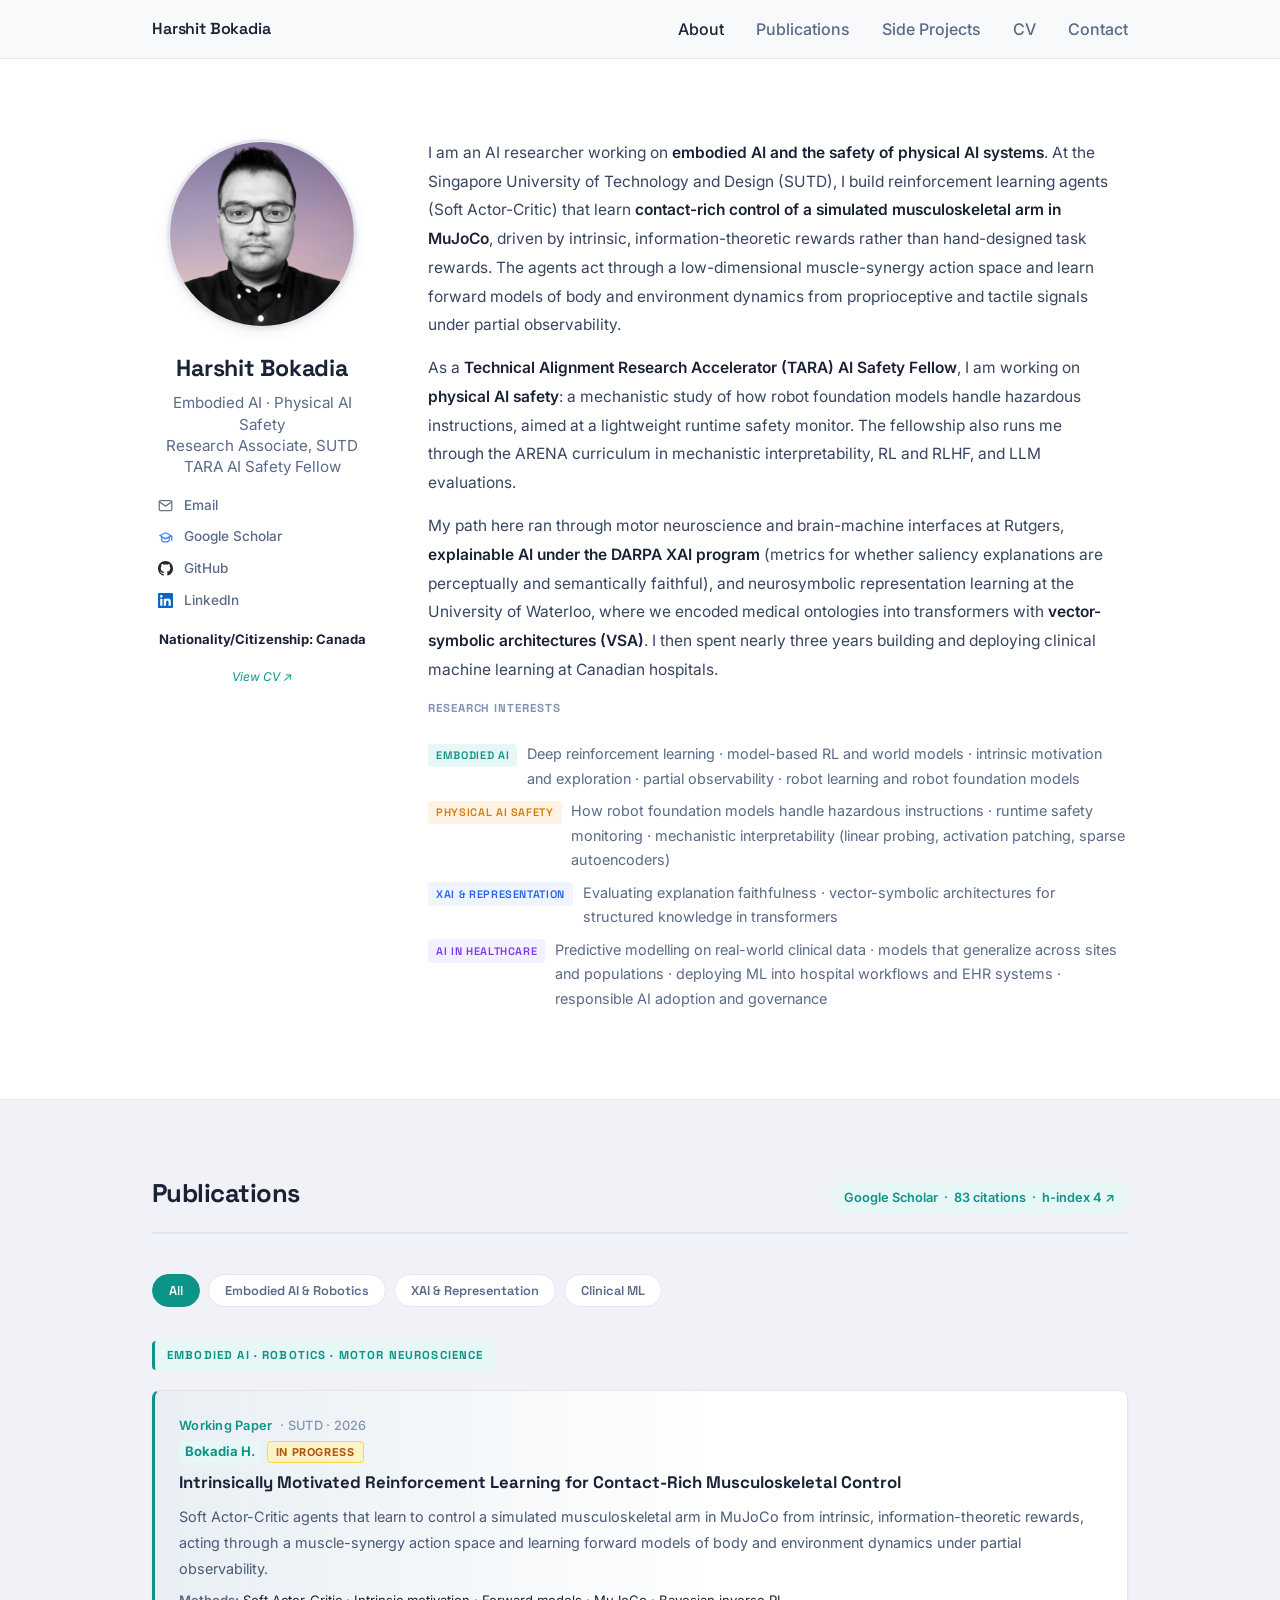
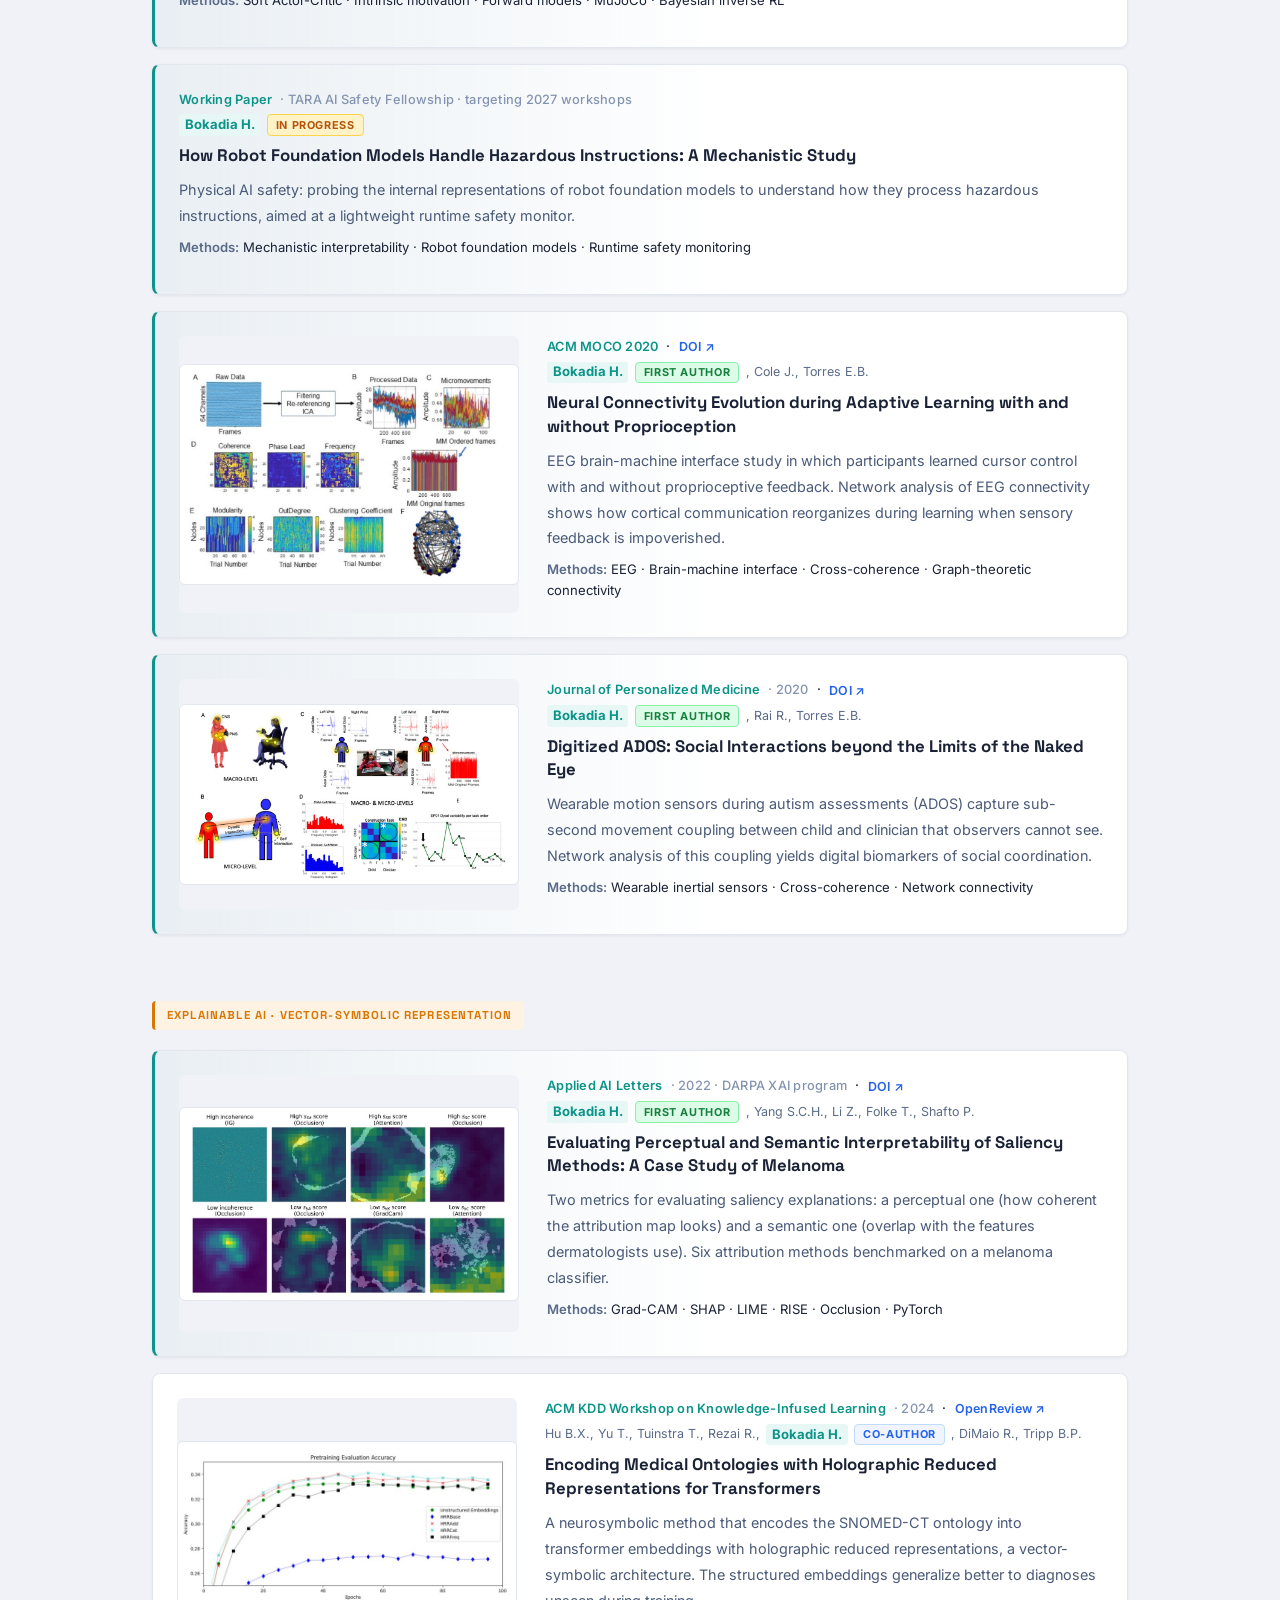
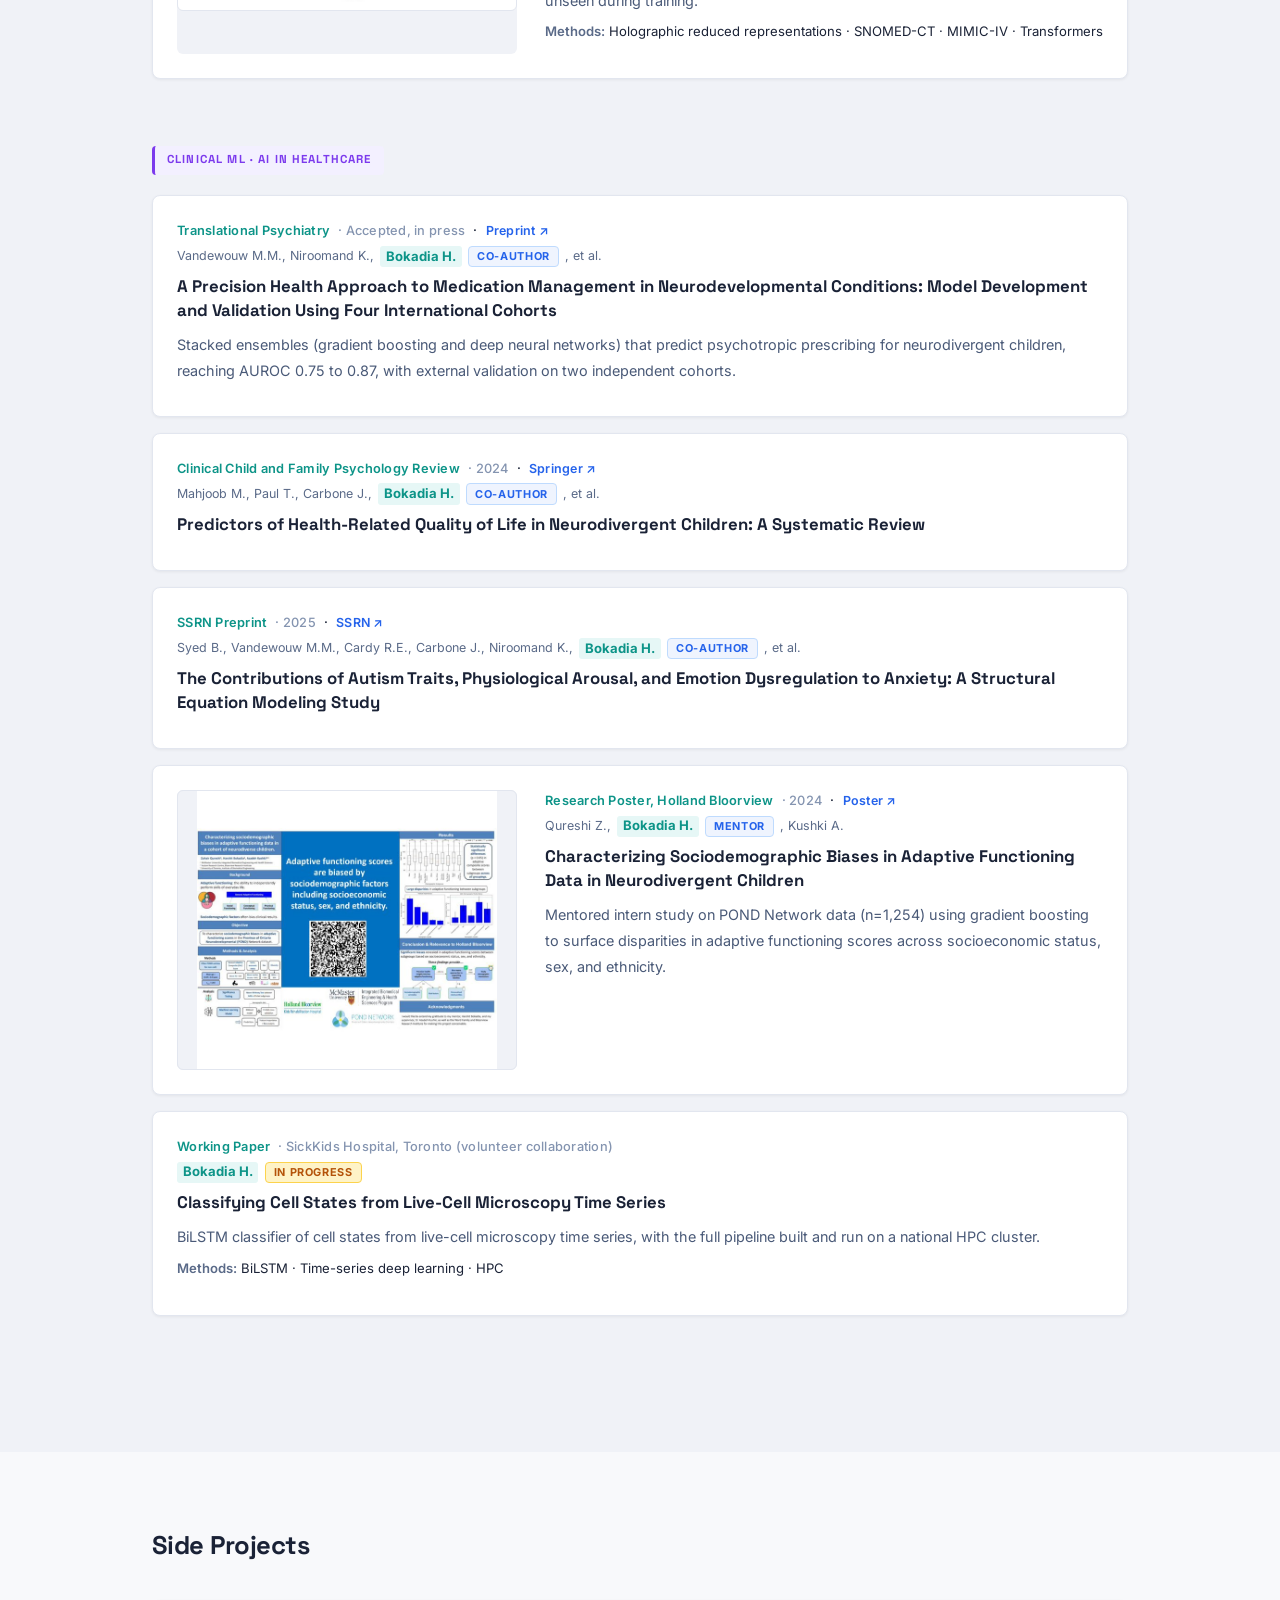
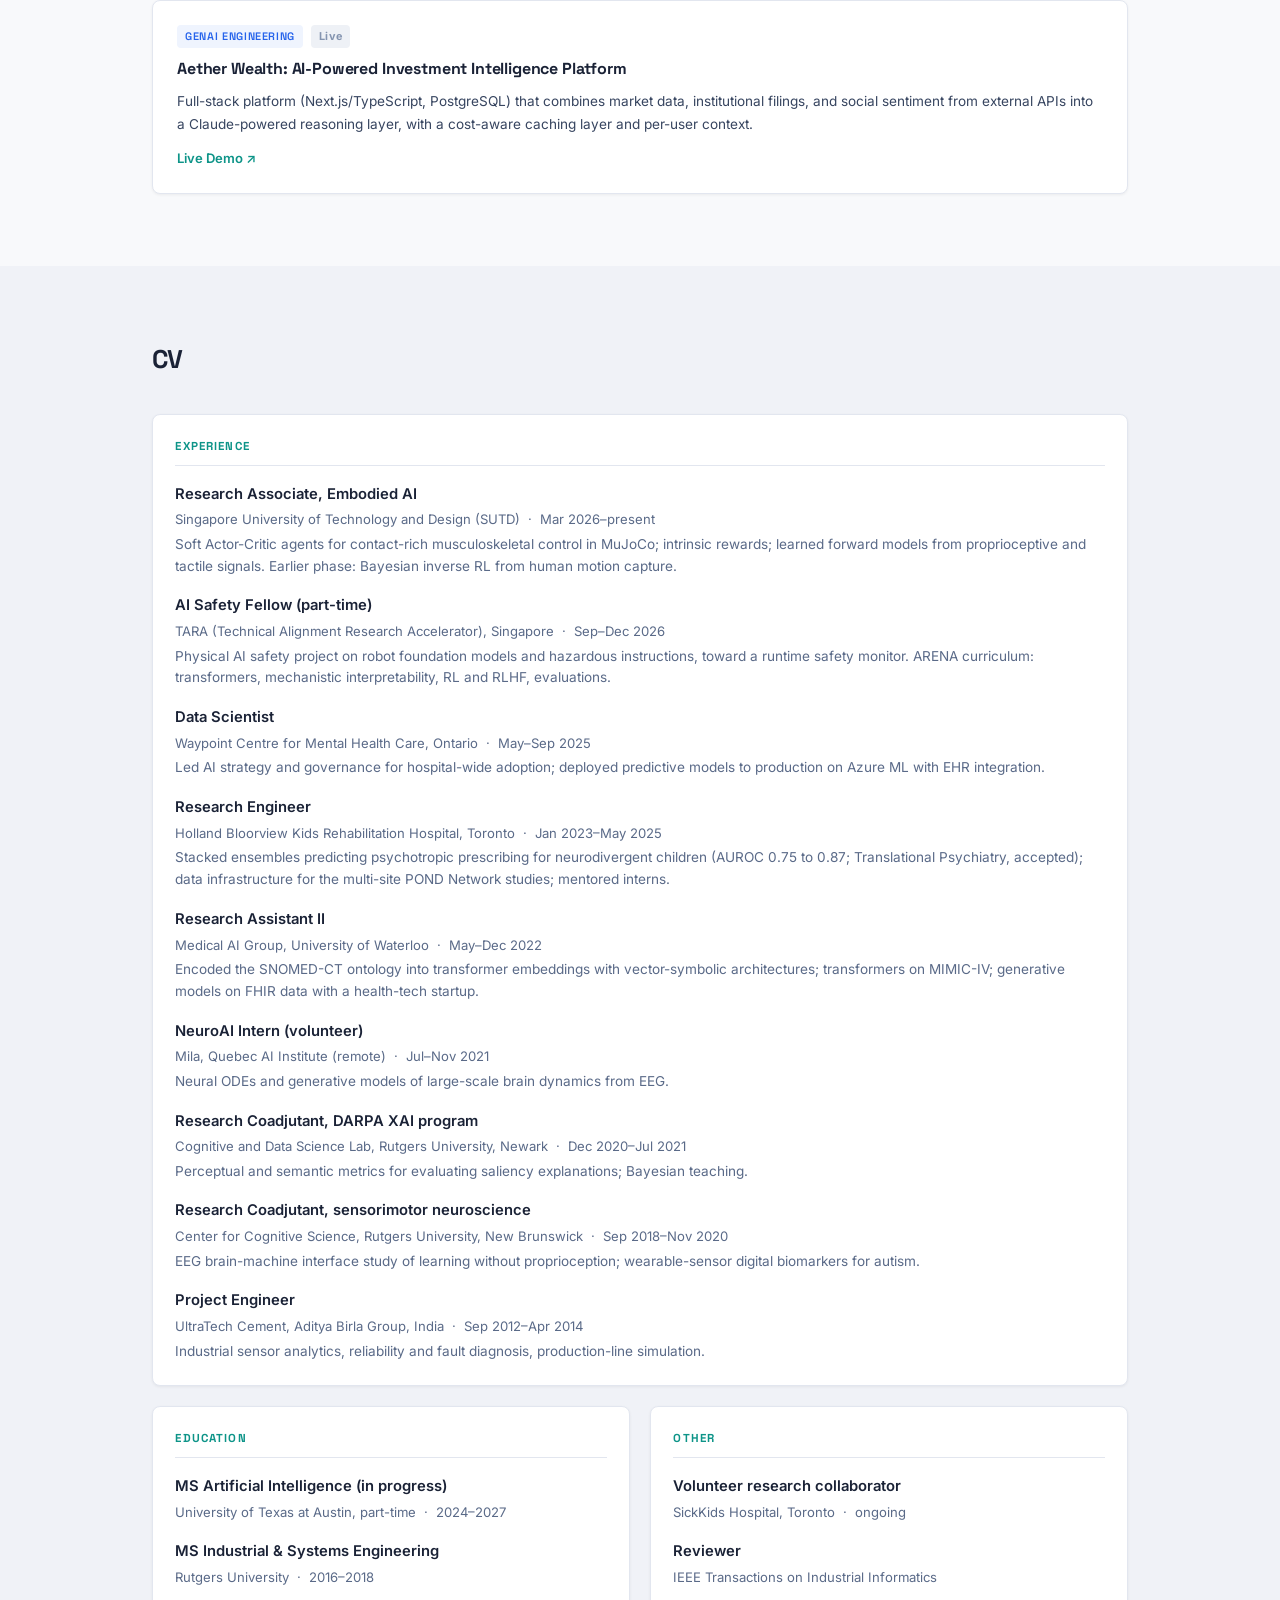
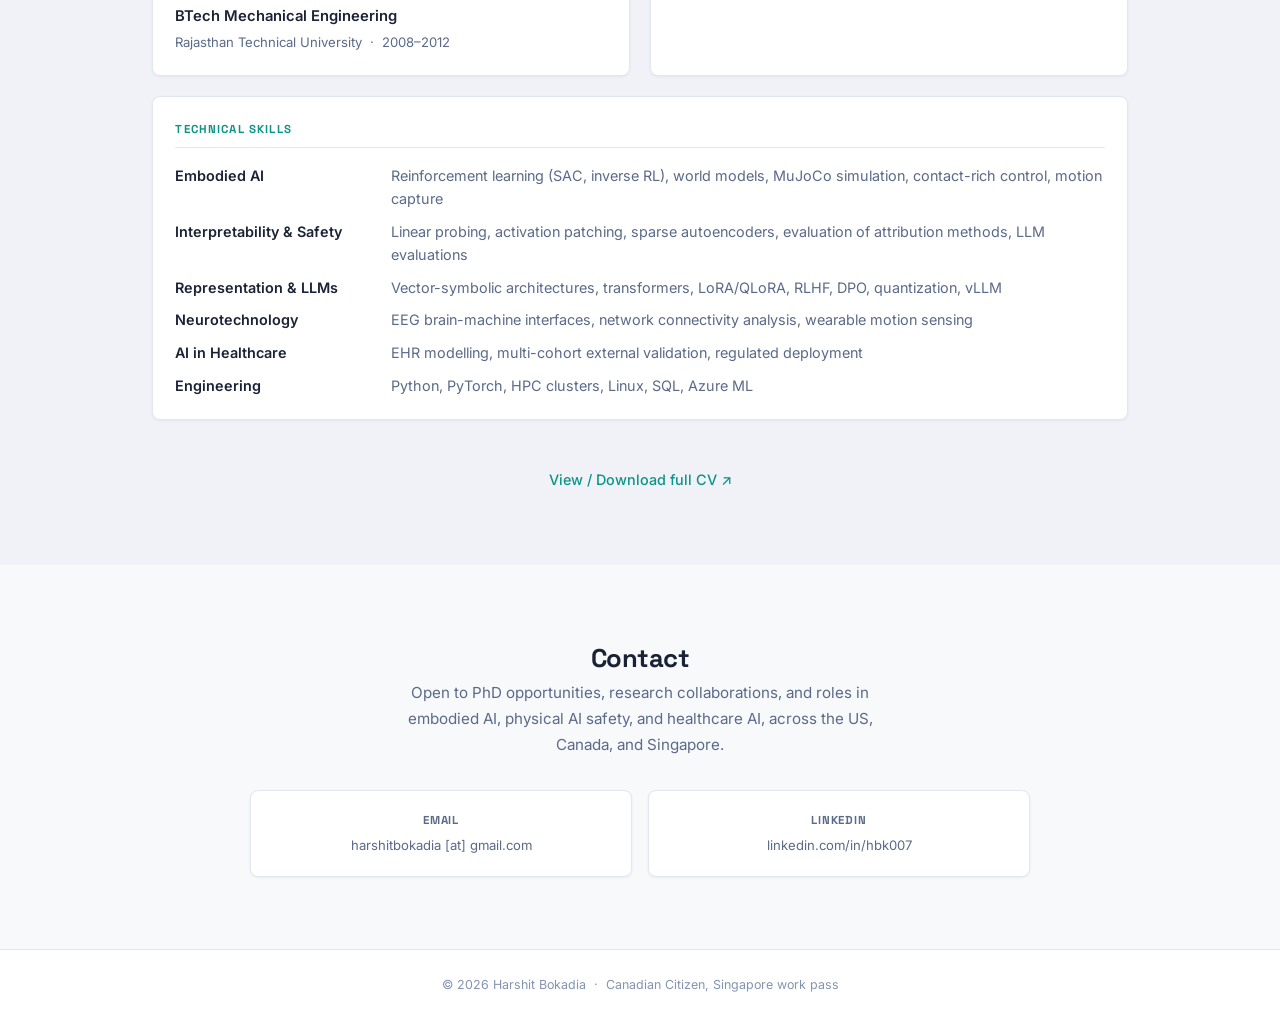
==== commit 026fe9d6: "Add working papers, simplify interests, resume-style skills - Add SUTD and TARA working papers under" ====
--- a/index.html
+++ b/index.html
@@ -18,7 +18,7 @@
       <ul class="nav-links">
         <li><a href="#about">About</a></li>
         <li><a href="#research">Publications</a></li>
-        <li><a href="#projects">Projects</a></li>
+        <li><a href="#projects">Side Projects</a></li>
         <li><a href="#cv">CV</a></li>
         <li><a href="#contact">Contact</a></li>
       </ul>
@@ -98,10 +98,10 @@
 
         <p class="hero-bio-label">Research interests</p>
         <ul class="focus-list">
-          <li><span class="tag tag-teal">Embodied AI</span> Reinforcement learning for contact-rich control · intrinsic motivation and exploration · world models and learned forward models under partial observability · robot learning and robot foundation models</li>
+          <li><span class="tag tag-teal">Embodied AI</span> Deep reinforcement learning · model-based RL and world models · intrinsic motivation and exploration · partial observability · robot learning and robot foundation models</li>
           <li><span class="tag tag-orange">Physical AI Safety</span> How robot foundation models handle hazardous instructions · runtime safety monitoring · mechanistic interpretability (linear probing, activation patching, sparse autoencoders)</li>
           <li><span class="tag tag-blue">XAI &amp; Representation</span> Evaluating explanation faithfulness · vector-symbolic architectures for structured knowledge in transformers</li>
-          <li><span class="tag tag-purple">Clinical ML</span> Predictive modelling with multi-cohort external validation · regulated deployment integrated with electronic health records</li>
+          <li><span class="tag tag-purple">AI in Healthcare</span> Predictive modelling on real-world clinical data · models that generalize across sites and populations · deploying ML into hospital workflows and EHR systems · responsible AI adoption and governance</li>
         </ul>
       </div>
 
@@ -120,16 +120,44 @@
 
       <div class="pub-tabs">
         <button class="pub-tab active" data-tab="all">All</button>
-        <button class="pub-tab" data-tab="embodied">Embodied AI &amp; Neuroscience</button>
+        <button class="pub-tab" data-tab="embodied">Embodied AI &amp; Robotics</button>
         <button class="pub-tab" data-tab="xai">XAI &amp; Representation</button>
-        <button class="pub-tab" data-tab="clinical">Clinical AI</button>
+        <button class="pub-tab" data-tab="clinical">Clinical ML</button>
       </div>
 
       <div class="pub-groups">
 
-      <!-- Embodied AI & Motor Neuroscience -->
+      <!-- Embodied AI & Robotics -->
       <div class="pub-group" data-tab="embodied">
-        <h3 class="pub-group-label label-teal">Embodied AI · Motor Neuroscience</h3>
+        <h3 class="pub-group-label label-teal">Embodied AI · Robotics · Motor Neuroscience</h3>
+
+        <div class="pub-row pub-row-full reveal featured-pub">
+          <div class="pub-content">
+            <p class="pub-venue"><span class="pub-journal">Working Paper</span> <span class="pub-meta-info">· SUTD · 2026</span></p>
+            <p class="pub-authors"><span class="author-me">Bokadia H.</span> <span class="wip-badge">In Progress</span></p>
+            <p class="pub-title">Intrinsically Motivated Reinforcement Learning for Contact-Rich Musculoskeletal Control</p>
+            <p class="pub-desc">
+              Soft Actor-Critic agents that learn to control a simulated musculoskeletal arm in MuJoCo
+              from intrinsic, information-theoretic rewards, acting through a muscle-synergy action space
+              and learning forward models of body and environment dynamics under partial observability.
+            </p>
+            <p class="pub-methods"><strong>Methods:</strong> Soft Actor-Critic · Intrinsic motivation · Forward models · MuJoCo · Bayesian inverse RL</p>
+          </div>
+        </div>
+
+        <div class="pub-row pub-row-full reveal featured-pub">
+          <div class="pub-content">
+            <p class="pub-venue"><span class="pub-journal">Working Paper</span> <span class="pub-meta-info">· TARA AI Safety Fellowship · targeting 2027 workshops</span></p>
+            <p class="pub-authors"><span class="author-me">Bokadia H.</span> <span class="wip-badge">In Progress</span></p>
+            <p class="pub-title">How Robot Foundation Models Handle Hazardous Instructions: A Mechanistic Study</p>
+            <p class="pub-desc">
+              Physical AI safety: probing the internal representations of robot foundation models to
+              understand how they process hazardous instructions, aimed at a lightweight runtime
+              safety monitor.
+            </p>
+            <p class="pub-methods"><strong>Methods:</strong> Mechanistic interpretability · Robot foundation models · Runtime safety monitoring</p>
+          </div>
+        </div>
 
         <div class="pub-row reveal featured-pub">
           <div class="pub-figure">
@@ -205,9 +233,9 @@
         </div>
       </div>
 
-      <!-- Clinical AI -->
+      <!-- Clinical ML -->
       <div class="pub-group" data-tab="clinical">
-        <h3 class="pub-group-label label-purple">Clinical AI</h3>
+        <h3 class="pub-group-label label-purple">Clinical ML · AI in Healthcare</h3>
 
         <div class="pub-row pub-row-full reveal">
           <div class="pub-content">
@@ -238,11 +266,31 @@
           </div>
         </div>
 
-        <div class="pub-row pub-row-full reveal">
+        <div class="pub-row reveal">
+          <div class="pub-figure">
+            <img src="assets/zuhair.jpg" alt="Research poster on sociodemographic bias in adaptive functioning data" />
+          </div>
           <div class="pub-content">
             <p class="pub-venue"><span class="pub-journal">Research Poster, Holland Bloorview</span> <span class="pub-meta-info">· 2024</span> · <a href="https://hollandbloorview.ca/sites/default/files/2024-07/Zuhair%20Qureshi%20poster.pdf" target="_blank">Poster ↗</a></p>
             <p class="pub-authors"><span class="author-other">Qureshi Z., </span><span class="author-me">Bokadia H.</span> <span class="coauthor-badge">Mentor</span><span class="author-other">, Kushki A.</span></p>
             <p class="pub-title">Characterizing Sociodemographic Biases in Adaptive Functioning Data in Neurodivergent Children</p>
+            <p class="pub-desc">
+              Mentored intern study on POND Network data (n=1,254) using gradient boosting to surface
+              disparities in adaptive functioning scores across socioeconomic status, sex, and ethnicity.
+            </p>
+          </div>
+        </div>
+
+        <div class="pub-row pub-row-full reveal">
+          <div class="pub-content">
+            <p class="pub-venue"><span class="pub-journal">Working Paper</span> <span class="pub-meta-info">· SickKids Hospital, Toronto (volunteer collaboration)</span></p>
+            <p class="pub-authors"><span class="author-me">Bokadia H.</span> <span class="wip-badge">In Progress</span></p>
+            <p class="pub-title">Classifying Cell States from Live-Cell Microscopy Time Series</p>
+            <p class="pub-desc">
+              BiLSTM classifier of cell states from live-cell microscopy time series, with the full
+              pipeline built and run on a national HPC cluster.
+            </p>
+            <p class="pub-methods"><strong>Methods:</strong> BiLSTM · Time-series deep learning · HPC</p>
           </div>
         </div>
       </div>
@@ -251,40 +299,12 @@
     </div>
   </section>
 
-  <!-- PROJECTS -->
+  <!-- SIDE PROJECTS -->
   <section id="projects" class="section">
     <div class="container">
-      <h2 class="section-title reveal" style="margin-bottom:2rem;">Projects</h2>
+      <h2 class="section-title reveal" style="margin-bottom:2rem;">Side Projects</h2>
 
       <div class="projects-grid">
-
-        <div class="project-card reveal">
-          <div class="project-meta">
-            <span class="tag tag-teal">Embodied AI</span>
-            <span class="project-status">Ongoing · SUTD</span>
-          </div>
-          <p class="project-title">Musculoskeletal Reinforcement Learning with Intrinsic Rewards</p>
-          <p class="project-desc">Soft Actor-Critic agents that learn contact-rich control of a simulated musculoskeletal arm in MuJoCo, driven by intrinsic, information-theoretic rewards. The arm acts through a low-dimensional muscle-synergy action space, and the agents learn forward models of body and environment dynamics from proprioceptive and tactile signals under partial observability. An earlier phase used Bayesian inverse RL to infer reward and dynamics from human motion-capture trajectories.</p>
-        </div>
-
-        <div class="project-card reveal">
-          <div class="project-meta">
-            <span class="tag tag-orange">Physical AI Safety</span>
-            <span class="project-status">Ongoing · TARA Fellowship</span>
-          </div>
-          <p class="project-title">Mechanistic Safety of Robot Foundation Models</p>
-          <p class="project-desc">A mechanistic study of how robot foundation models handle hazardous instructions, aimed at a lightweight runtime safety monitor. Targeting 2027 workshop venues.</p>
-        </div>
-
-        <div class="project-card reveal">
-          <div class="project-meta">
-            <span class="tag tag-purple">Clinical AI</span>
-            <span class="project-status">Ongoing · Volunteer, SickKids</span>
-          </div>
-          <p class="project-title">Cell-State Classification from Live-Cell Microscopy</p>
-          <p class="project-desc">BiLSTM classifier of cell states from live-cell microscopy time series, with the full pipeline built and run on a national HPC cluster.</p>
-        </div>
-
         <div class="project-card reveal">
           <div class="project-meta">
             <span class="tag tag-blue">GenAI Engineering</span>
@@ -294,15 +314,6 @@
           <p class="project-desc">Full-stack platform (Next.js/TypeScript, PostgreSQL) that combines market data, institutional filings, and social sentiment from external APIs into a Claude-powered reasoning layer, with a cost-aware caching layer and per-user context.</p>
           <a class="project-link" href="https://aether-wealth.vercel.app/" target="_blank">Live Demo ↗</a>
         </div>
-
-        <div class="project-card reveal">
-          <div class="project-meta">
-            <span class="project-status">MS Thesis · Rutgers</span>
-          </div>
-          <p class="project-title">Deep Learning for Virtual Metrology in Semiconductor Manufacturing</p>
-          <p class="project-desc">Deep learning models that predict process-critical measurements directly from sensor data, reducing reliance on costly physical metrology steps.</p>
-        </div>
-
       </div>
     </div>
   </section>
@@ -398,73 +409,14 @@
 
         <div class="cv-block cv-block-wide reveal">
           <h3 class="cv-heading">Technical Skills</h3>
-          <div class="skills-grid-structured">
-
-            <div class="skill-group">
-              <span class="skill-group-label">Embodied AI</span>
-              <div class="skill-tags">
-                <span class="skill-tag">Reinforcement Learning (SAC, inverse RL)</span>
-                <span class="skill-tag">World Models</span>
-                <span class="skill-tag">MuJoCo</span>
-                <span class="skill-tag">Contact-Rich Control</span>
-                <span class="skill-tag">Motion Capture</span>
-              </div>
-            </div>
-
-            <div class="skill-group">
-              <span class="skill-group-label">Interpretability &amp; AI Safety</span>
-              <div class="skill-tags">
-                <span class="skill-tag">Linear Probing</span>
-                <span class="skill-tag">Activation Patching</span>
-                <span class="skill-tag">Sparse Autoencoders</span>
-                <span class="skill-tag">Attribution Evaluation</span>
-                <span class="skill-tag">LLM Evaluations</span>
-              </div>
-            </div>
-
-            <div class="skill-group">
-              <span class="skill-group-label">Representation &amp; LLMs</span>
-              <div class="skill-tags">
-                <span class="skill-tag">Vector-Symbolic Architectures</span>
-                <span class="skill-tag">LoRA / QLoRA</span>
-                <span class="skill-tag">RLHF</span>
-                <span class="skill-tag">DPO</span>
-                <span class="skill-tag">Quantization</span>
-                <span class="skill-tag">vLLM</span>
-              </div>
-            </div>
-
-            <div class="skill-group">
-              <span class="skill-group-label">Neurotechnology</span>
-              <div class="skill-tags">
-                <span class="skill-tag">EEG Brain-Machine Interfaces</span>
-                <span class="skill-tag">Network Connectivity</span>
-                <span class="skill-tag">Wearable Motion Sensing</span>
-              </div>
-            </div>
-
-            <div class="skill-group">
-              <span class="skill-group-label">Clinical ML</span>
-              <div class="skill-tags">
-                <span class="skill-tag">EHR Modelling</span>
-                <span class="skill-tag">Multi-Cohort External Validation</span>
-                <span class="skill-tag">Regulated Deployment</span>
-              </div>
-            </div>
-
-            <div class="skill-group">
-              <span class="skill-group-label">Engineering</span>
-              <div class="skill-tags">
-                <span class="skill-tag">Python</span>
-                <span class="skill-tag">PyTorch</span>
-                <span class="skill-tag">HPC Clusters</span>
-                <span class="skill-tag">Linux</span>
-                <span class="skill-tag">SQL</span>
-                <span class="skill-tag">Azure ML</span>
-              </div>
-            </div>
-
-          </div>
+          <ul class="skills-list">
+            <li><span class="skills-cat">Embodied AI</span><span class="skills-val">Reinforcement learning (SAC, inverse RL), world models, MuJoCo simulation, contact-rich control, motion capture</span></li>
+            <li><span class="skills-cat">Interpretability &amp; Safety</span><span class="skills-val">Linear probing, activation patching, sparse autoencoders, evaluation of attribution methods, LLM evaluations</span></li>
+            <li><span class="skills-cat">Representation &amp; LLMs</span><span class="skills-val">Vector-symbolic architectures, transformers, LoRA/QLoRA, RLHF, DPO, quantization, vLLM</span></li>
+            <li><span class="skills-cat">Neurotechnology</span><span class="skills-val">EEG brain-machine interfaces, network connectivity analysis, wearable motion sensing</span></li>
+            <li><span class="skills-cat">AI in Healthcare</span><span class="skills-val">EHR modelling, multi-cohort external validation, regulated deployment</span></li>
+            <li><span class="skills-cat">Engineering</span><span class="skills-val">Python, PyTorch, HPC clusters, Linux, SQL, Azure ML</span></li>
+          </ul>
         </div>
       </div>
 
--- a/styles.css
+++ b/styles.css
@@ -876,3 +876,24 @@
   color: var(--rose);
   font-weight: 600;
 }
+
+/* ═══ RESUME-STYLE SKILLS ═══ */
+.skills-list { list-style: none; display: flex; flex-direction: column; gap: 0.6rem; }
+.skills-list li {
+  display: grid; grid-template-columns: 200px 1fr; gap: 1rem;
+  font-size: 0.9rem; line-height: 1.6;
+}
+.skills-cat { font-weight: 600; color: var(--text); }
+.skills-val { color: var(--text-muted); }
+@media (max-width: 580px) {
+  .skills-list li { grid-template-columns: 1fr; gap: 0.1rem; }
+}
+
+/* ═══ WORKING-PAPER BADGE ═══ */
+.wip-badge {
+  display: inline-flex; align-items: center;
+  font-size: 0.68rem; font-weight: 700; letter-spacing: 0.06em;
+  text-transform: uppercase; background: #fef3c7; color: #b45309;
+  border: 1px solid #fcd34d; border-radius: 4px;
+  padding: 0.1rem 0.5rem; white-space: nowrap;
+}
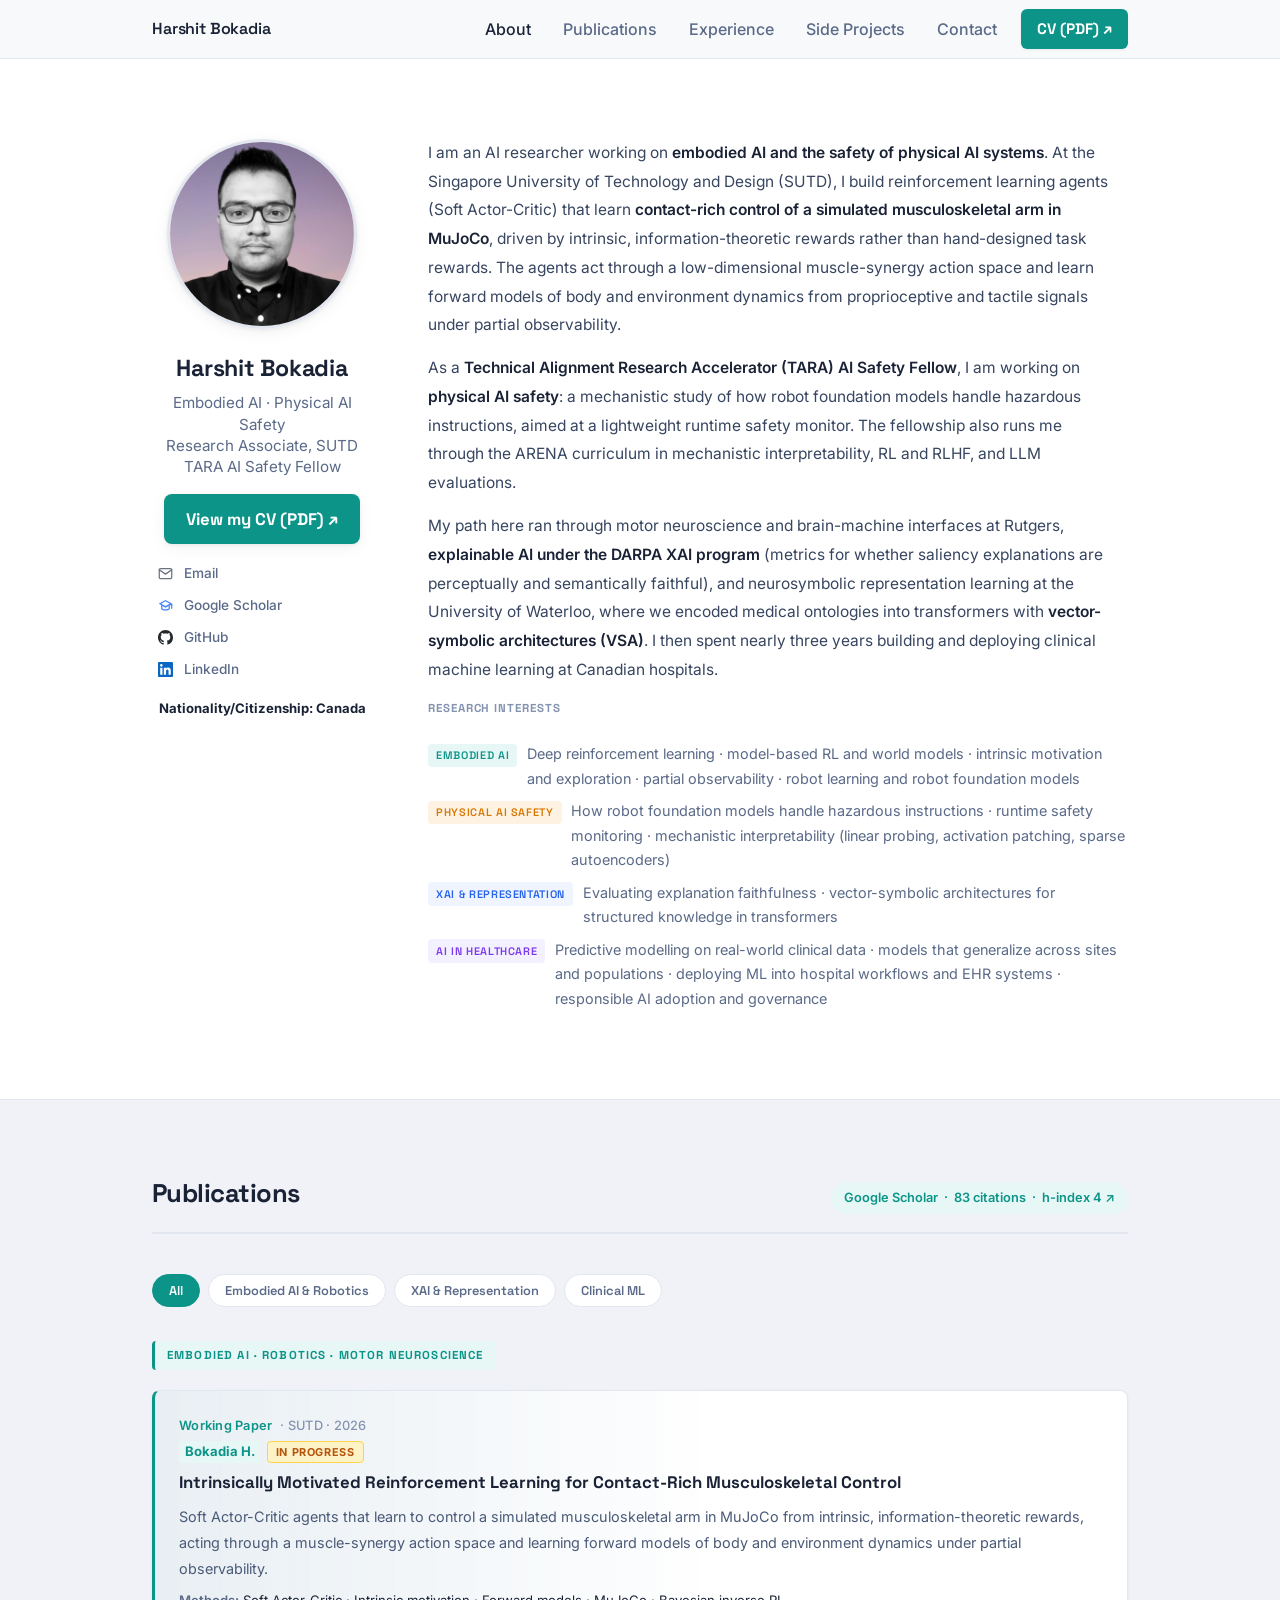
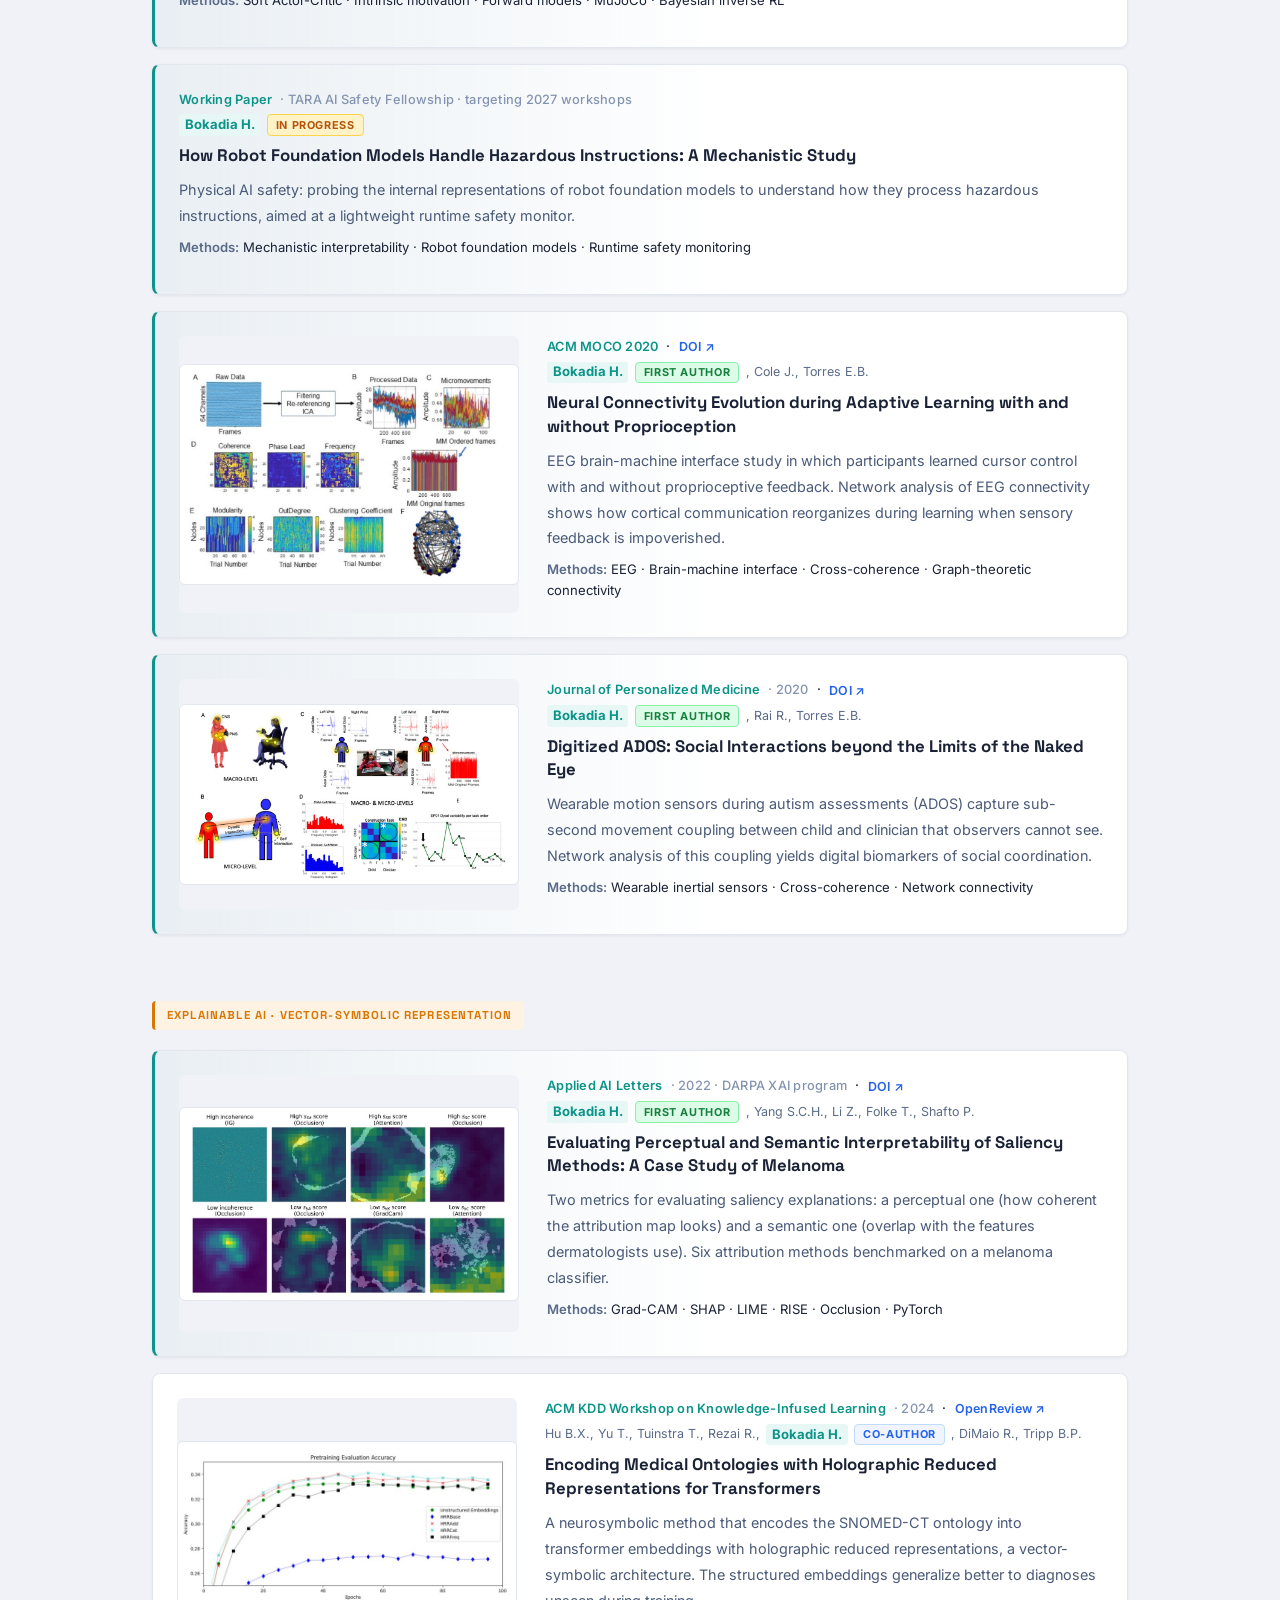
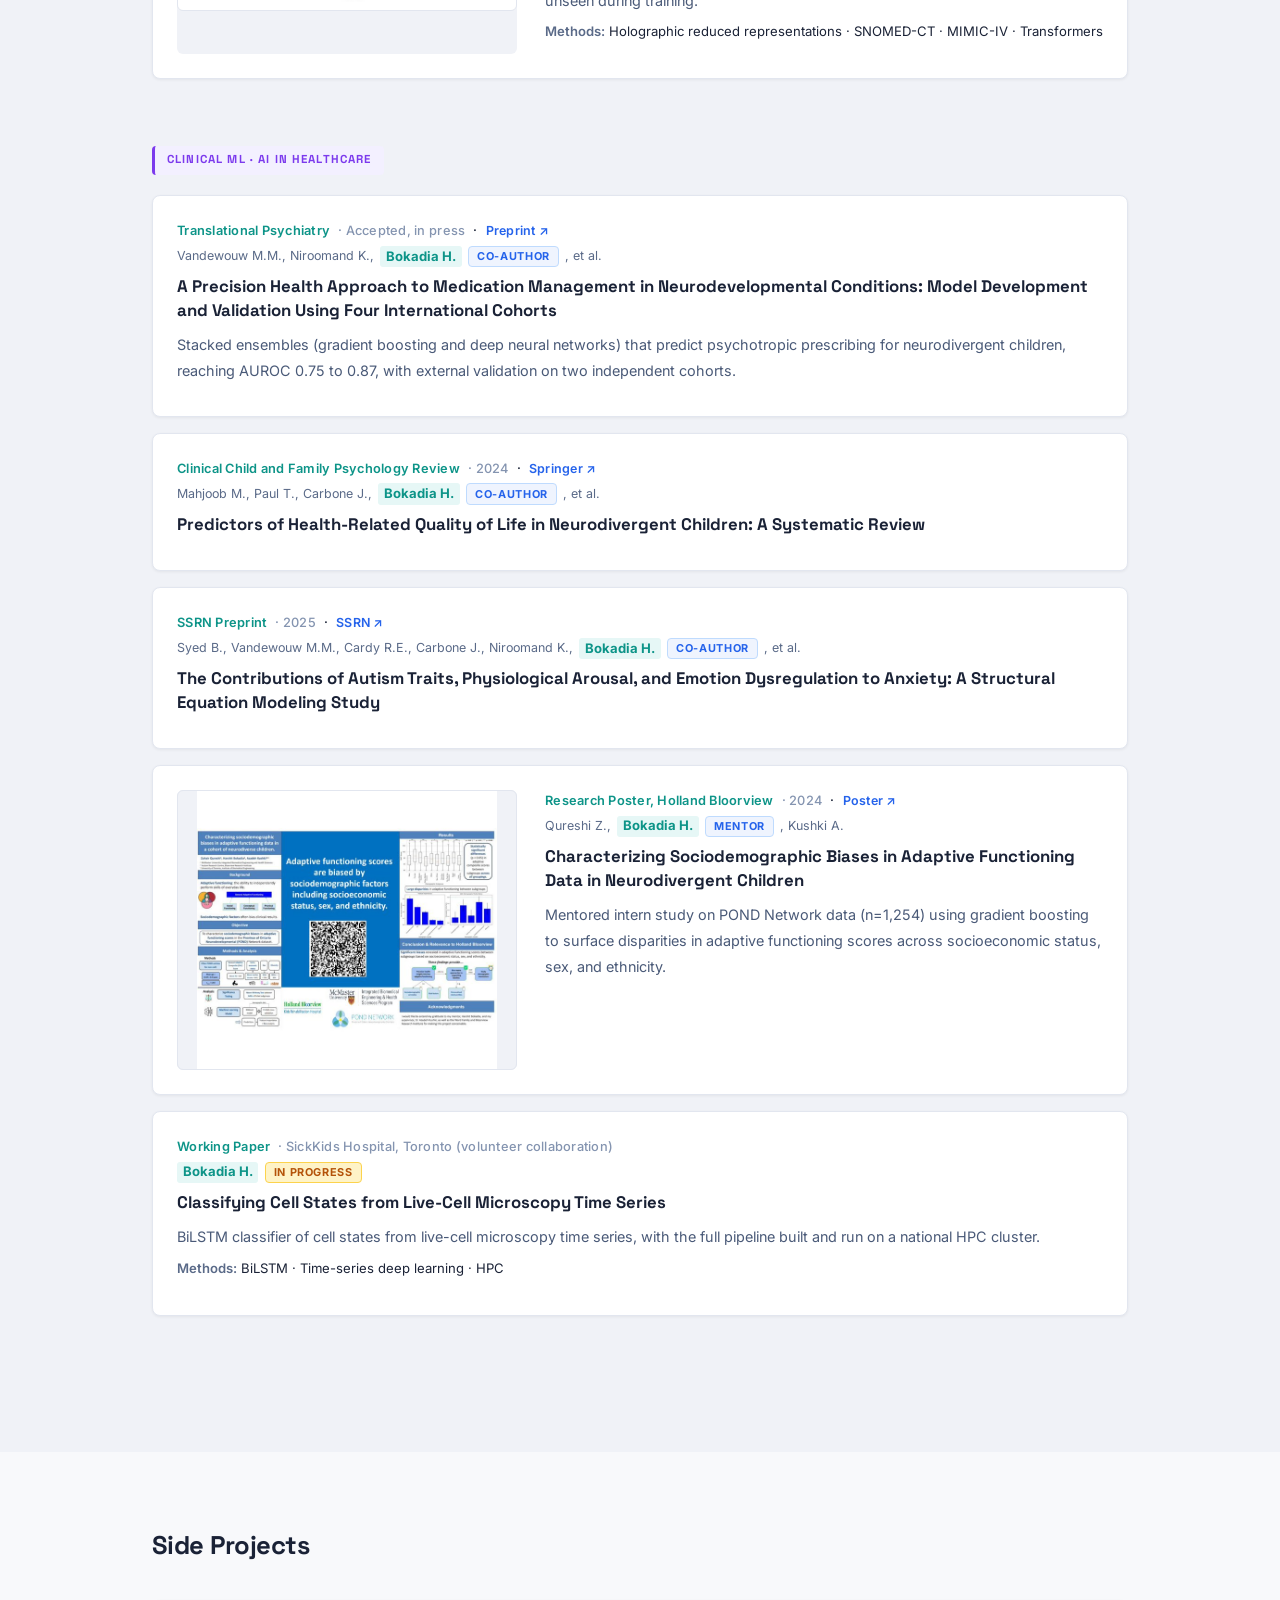
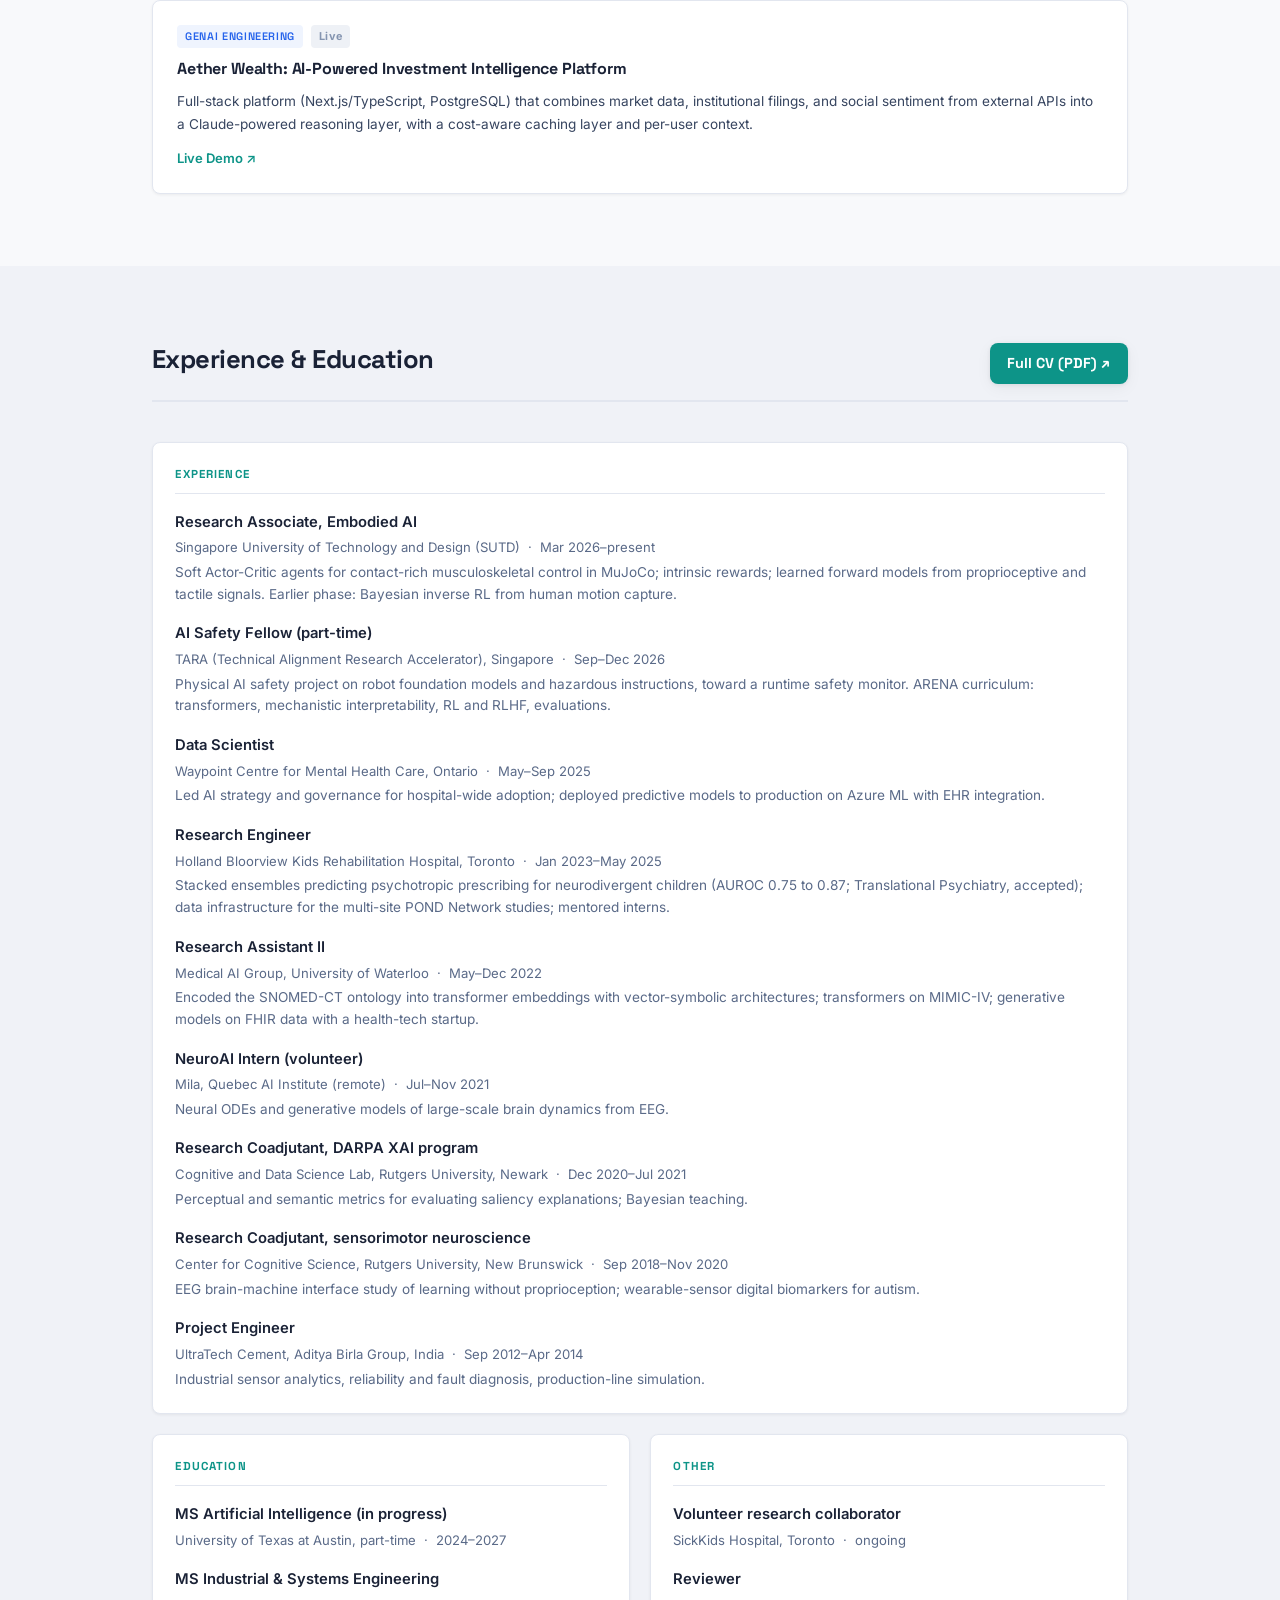
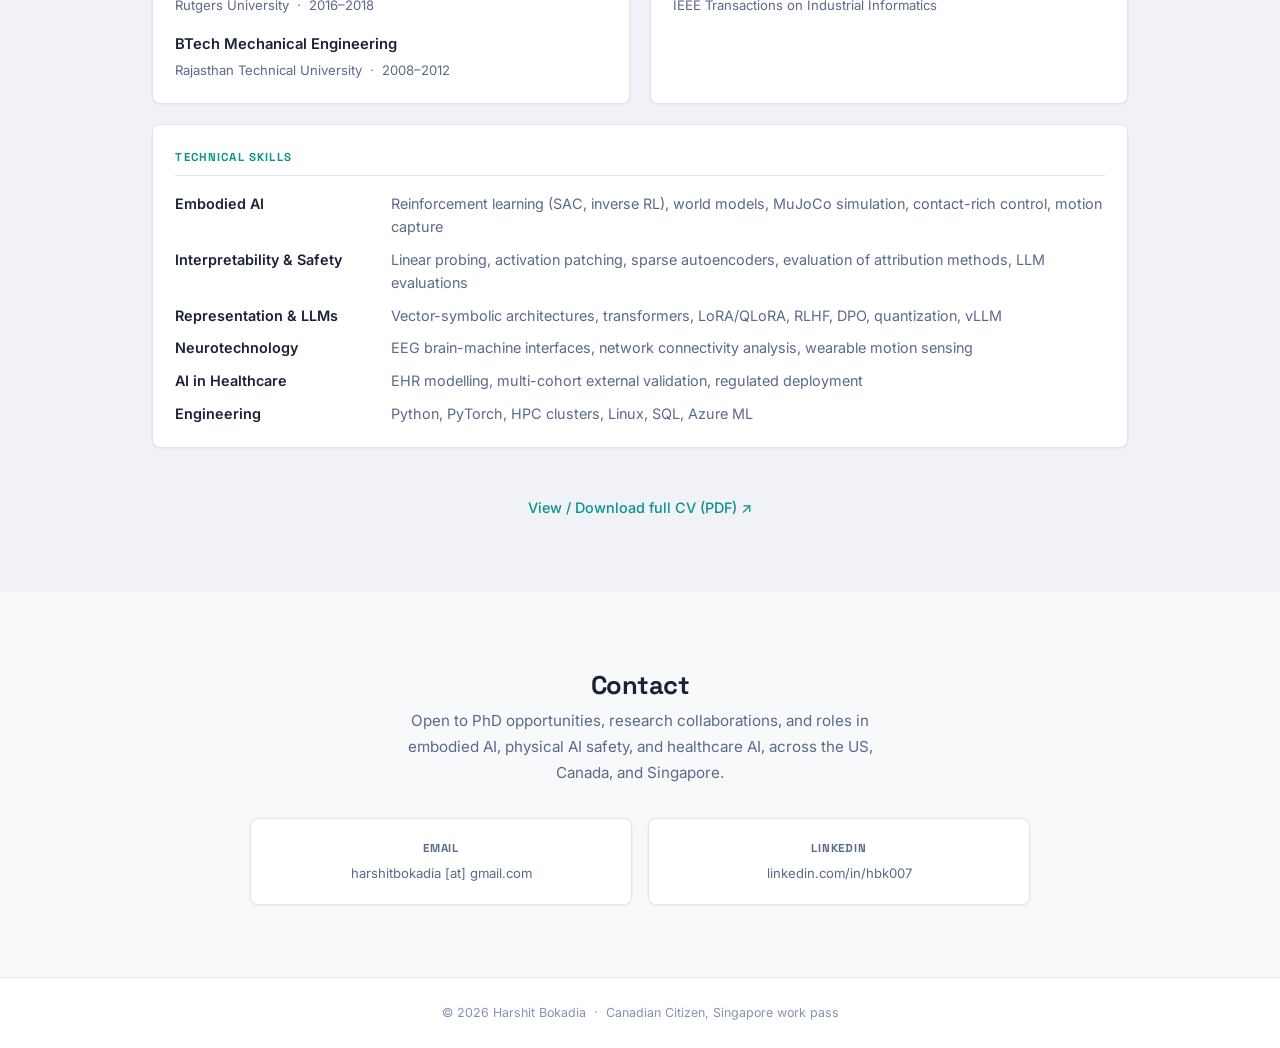
==== commit 48ead428: "Make CV link prominent and separate it from on-page experience - Add teal "CV (PDF)" button to the n" ====
--- a/index.html
+++ b/index.html
@@ -15,14 +15,17 @@
   <nav class="nav">
     <div class="nav-inner">
       <span class="nav-logo">Harshit Bokadia</span>
-      <ul class="nav-links">
-        <li><a href="#about">About</a></li>
-        <li><a href="#research">Publications</a></li>
-        <li><a href="#projects">Side Projects</a></li>
-        <li><a href="#cv">CV</a></li>
-        <li><a href="#contact">Contact</a></li>
-      </ul>
-      <button class="nav-toggle" aria-label="Toggle menu">&#9776;</button>
+      <div class="nav-right">
+        <ul class="nav-links">
+          <li><a href="#about">About</a></li>
+          <li><a href="#research">Publications</a></li>
+          <li><a href="#experience">Experience</a></li>
+          <li><a href="#projects">Side Projects</a></li>
+          <li><a href="#contact">Contact</a></li>
+        </ul>
+        <a class="nav-cv" href="https://drive.google.com/file/d/1RNbBvpKWK87Gv5shCLjQRMqjhh9fxQZf/view?usp=sharing" target="_blank" rel="noopener">CV (PDF) ↗</a>
+        <button class="nav-toggle" aria-label="Toggle menu">&#9776;</button>
+      </div>
     </div>
   </nav>
 
@@ -37,6 +40,7 @@
         <div class="hero-sidebar-info">
           <h1 class="hero-name-side">Harshit Bokadia</h1>
           <p class="hero-role-side">Embodied AI · Physical AI Safety<br />Research Associate, SUTD<br />TARA AI Safety Fellow</p>
+          <a class="cv-cta" href="https://drive.google.com/file/d/1RNbBvpKWK87Gv5shCLjQRMqjhh9fxQZf/view?usp=sharing" target="_blank" rel="noopener">View my CV (PDF) ↗</a>
           <ul class="sidebar-links">
             <li>
               <span class="si-icon si-email">
@@ -66,7 +70,6 @@
             </li>
           </ul>
           <p class="sidebar-nationality"><strong>Nationality/Citizenship: Canada</strong></p>
-          <p class="sidebar-cv-note"><a href="https://drive.google.com/file/d/1RNbBvpKWK87Gv5shCLjQRMqjhh9fxQZf/view?usp=sharing" target="_blank">View CV ↗</a></p>
         </div>
       </div>
 
@@ -318,10 +321,13 @@
     </div>
   </section>
 
-  <!-- CV -->
-  <section id="cv" class="section section-alt">
+  <!-- EXPERIENCE -->
+  <section id="experience" class="section section-alt">
     <div class="container">
-      <h2 class="section-title reveal" style="margin-bottom:2rem;">CV</h2>
+      <div class="section-header">
+        <h2 class="section-title reveal">Experience &amp; Education</h2>
+        <a class="cv-cta cv-cta-inline" href="https://drive.google.com/file/d/1RNbBvpKWK87Gv5shCLjQRMqjhh9fxQZf/view?usp=sharing" target="_blank" rel="noopener">Full CV (PDF) ↗</a>
+      </div>
 
       <div class="cv-grid">
         <div class="cv-block cv-block-wide reveal">
@@ -421,7 +427,7 @@
       </div>
 
       <div class="cv-download">
-        <p class="cv-request-note"><a href="https://drive.google.com/file/d/1RNbBvpKWK87Gv5shCLjQRMqjhh9fxQZf/view?usp=sharing" target="_blank">View / Download full CV ↗</a></p>
+        <p class="cv-request-note"><a href="https://drive.google.com/file/d/1RNbBvpKWK87Gv5shCLjQRMqjhh9fxQZf/view?usp=sharing" target="_blank">View / Download full CV (PDF) ↗</a></p>
       </div>
     </div>
   </section>
--- a/styles.css
+++ b/styles.css
@@ -897,3 +897,32 @@
   border: 1px solid #fcd34d; border-radius: 4px;
   padding: 0.1rem 0.5rem; white-space: nowrap;
 }
+
+/* ═══ CV CALL-TO-ACTION ═══ */
+.nav-right { display: flex; align-items: center; gap: 1.5rem; }
+.nav-cv {
+  font-family: var(--font-display); font-size: 0.95rem; font-weight: 700;
+  color: #fff; background: var(--teal);
+  padding: 0.45rem 1rem; border-radius: 6px; white-space: nowrap;
+  box-shadow: var(--shadow-sm);
+}
+.nav-cv:hover { color: #fff; background: #0a7a70; }
+
+.cv-cta {
+  display: inline-block;
+  font-family: var(--font-display); font-size: 1.05rem; font-weight: 700;
+  color: #fff; background: var(--teal);
+  padding: 0.7rem 1.4rem; border-radius: 8px;
+  box-shadow: var(--shadow); margin-bottom: 1.1rem;
+  transition: background 0.15s, transform 0.15s;
+}
+.cv-cta:hover { color: #fff; background: #0a7a70; transform: translateY(-1px); }
+.cv-cta-inline { font-size: 0.9rem; padding: 0.5rem 1.1rem; margin-bottom: 0; }
+
+@media (max-width: 860px) {
+  .nav-links { gap: 1.25rem; }
+  .nav-right { gap: 1rem; }
+}
+@media (max-width: 580px) {
+  .nav-cv { font-size: 0.85rem; padding: 0.4rem 0.8rem; }
+}
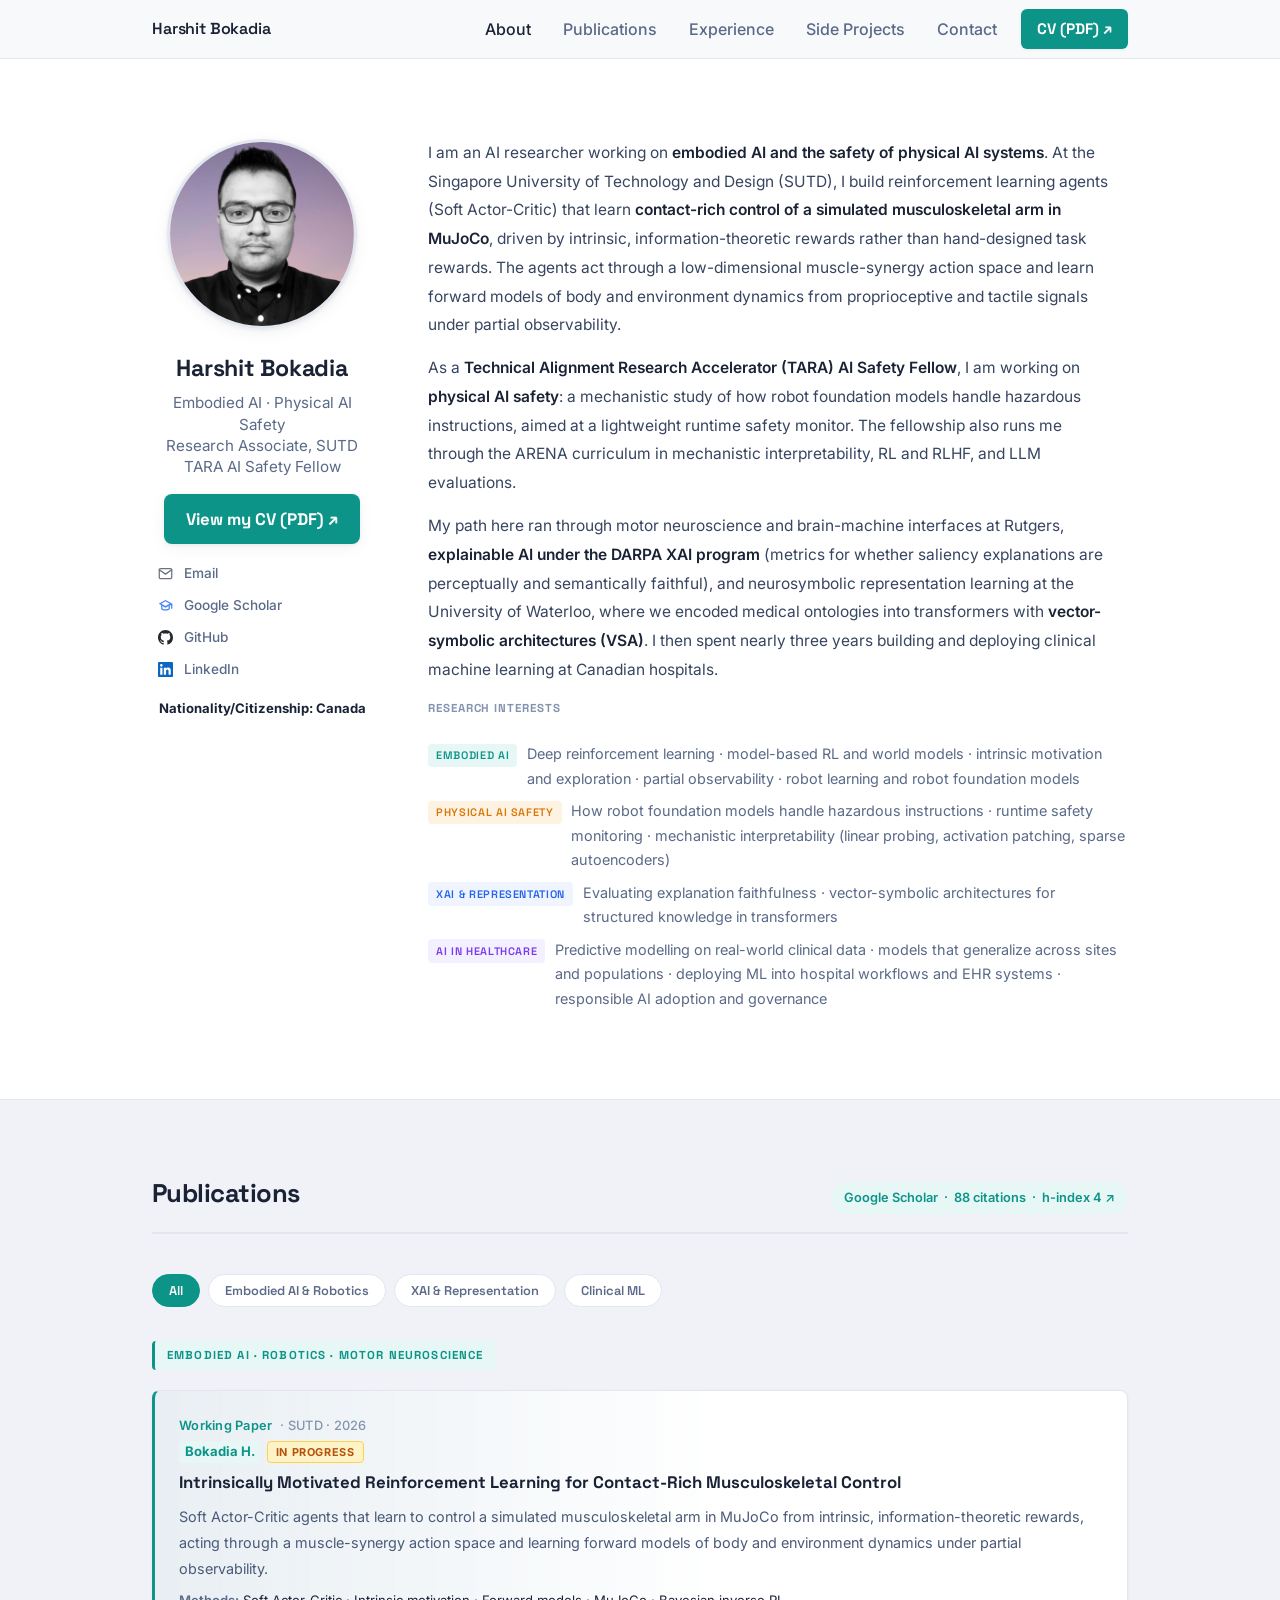
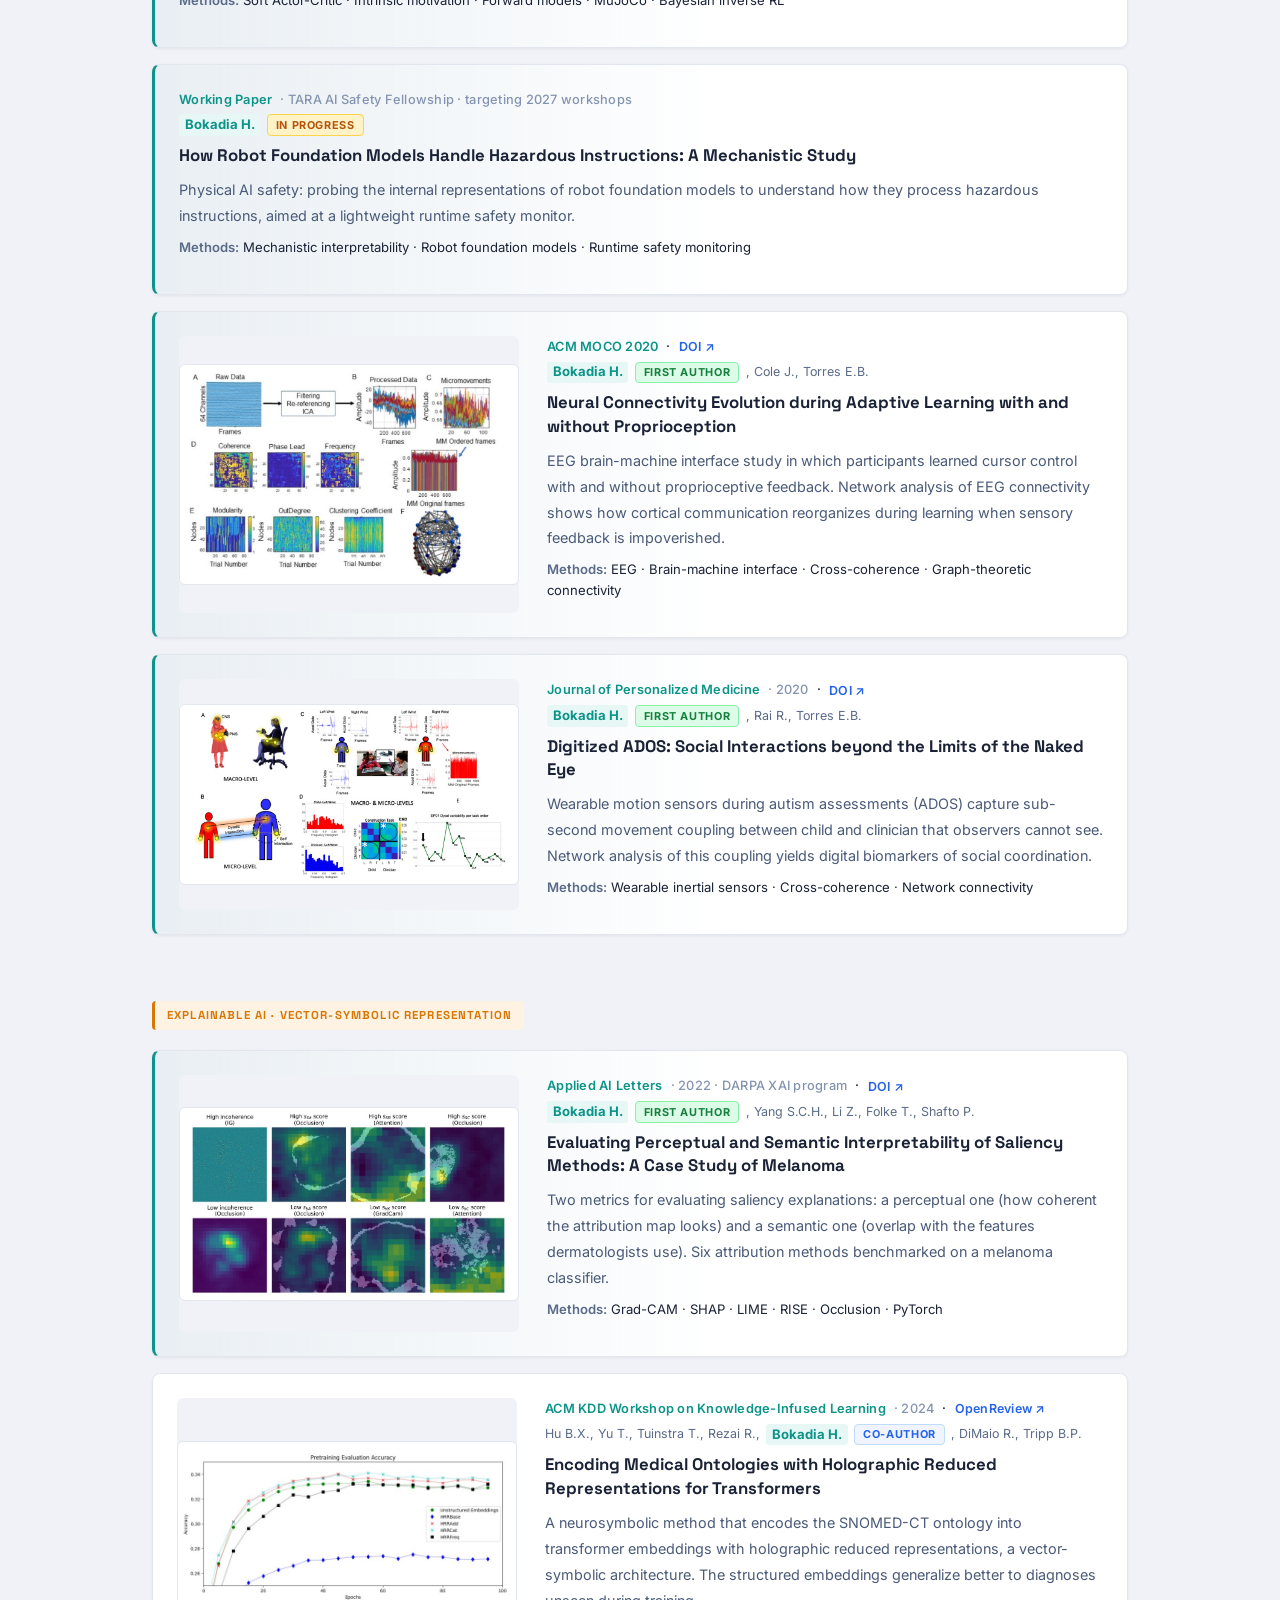
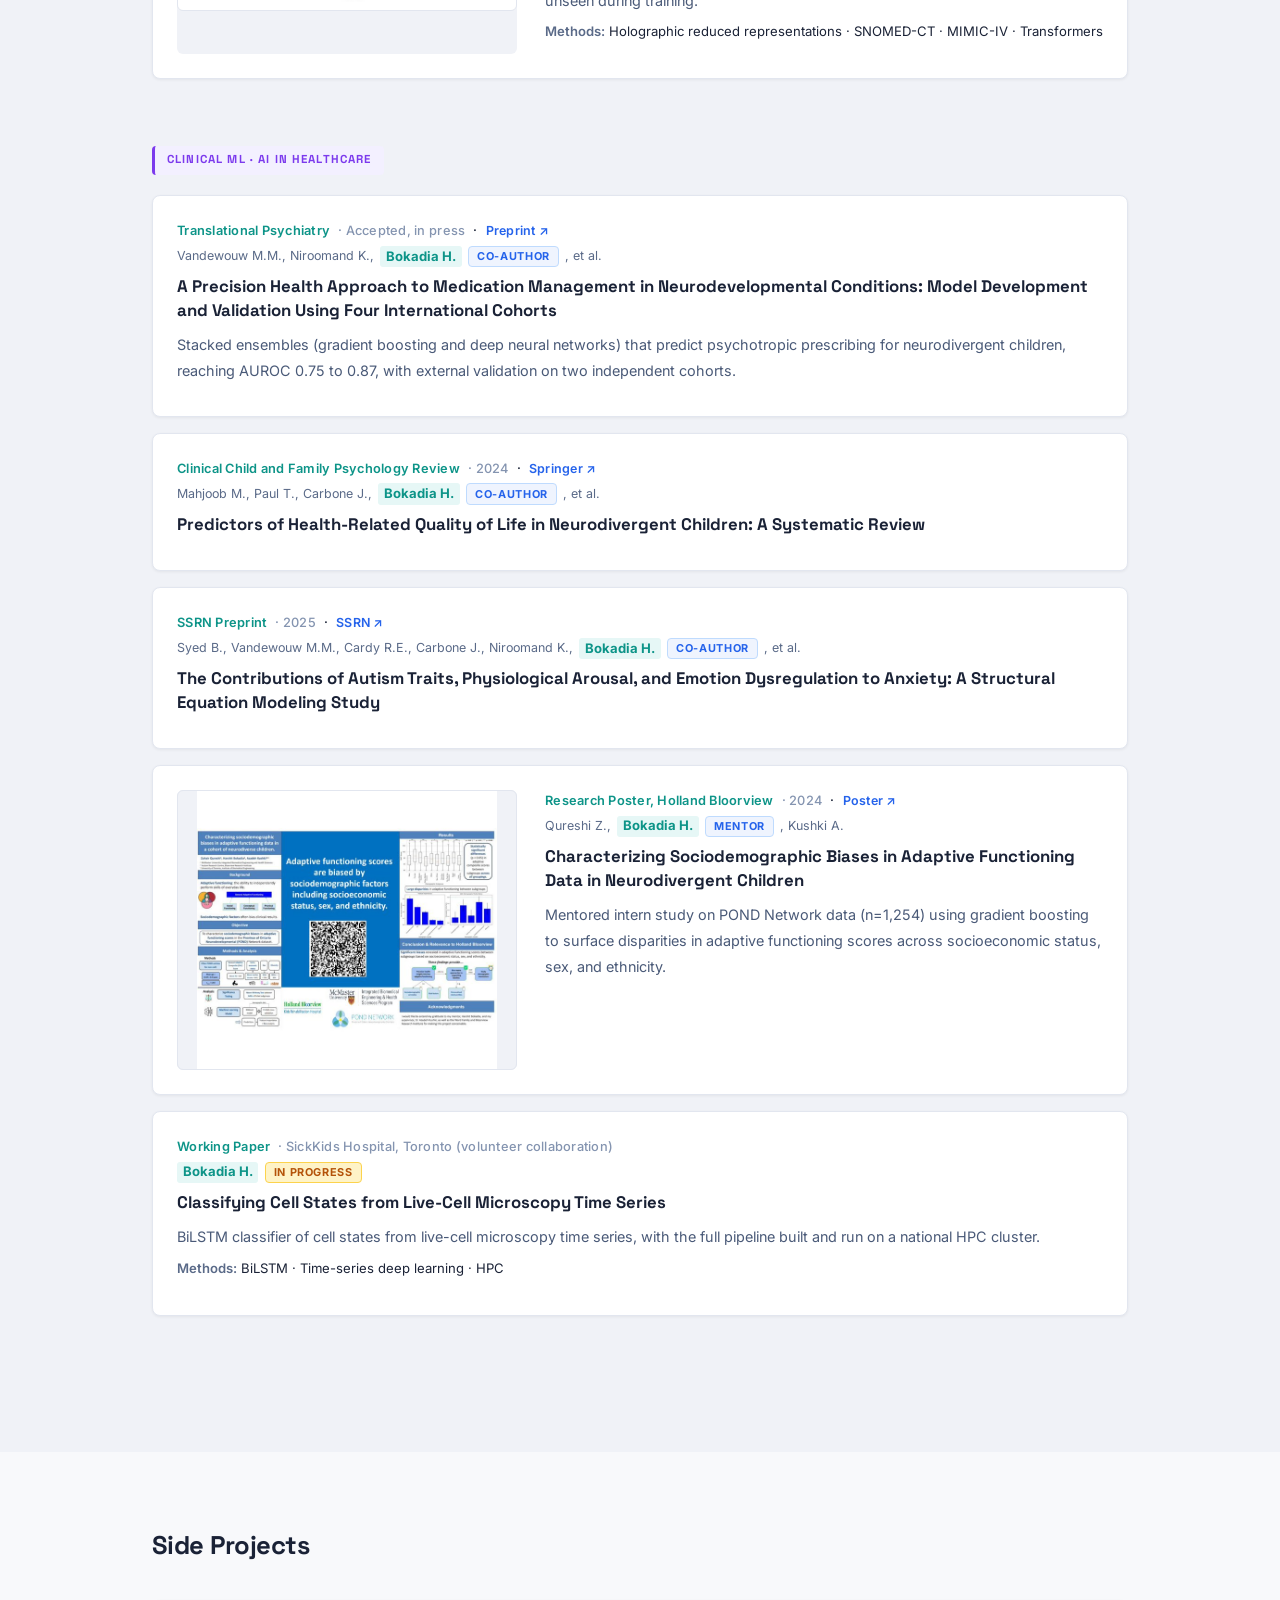
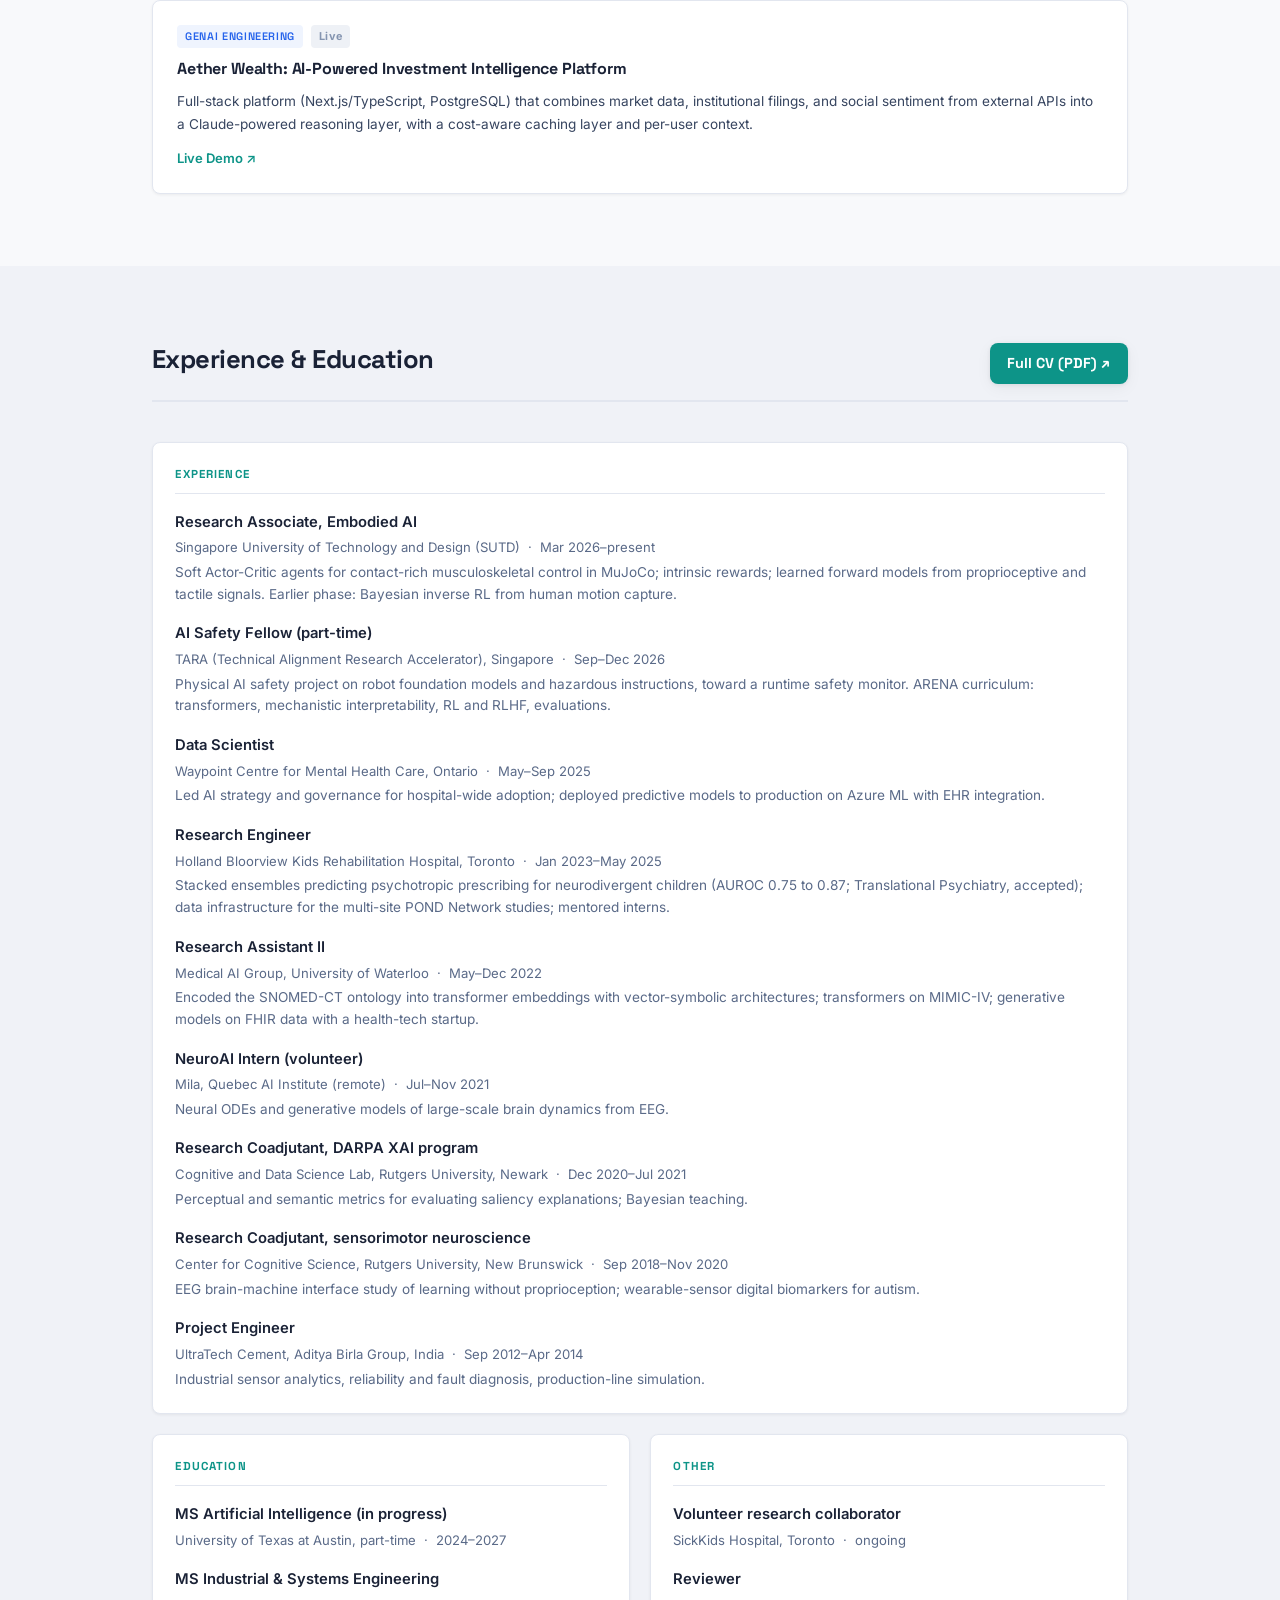
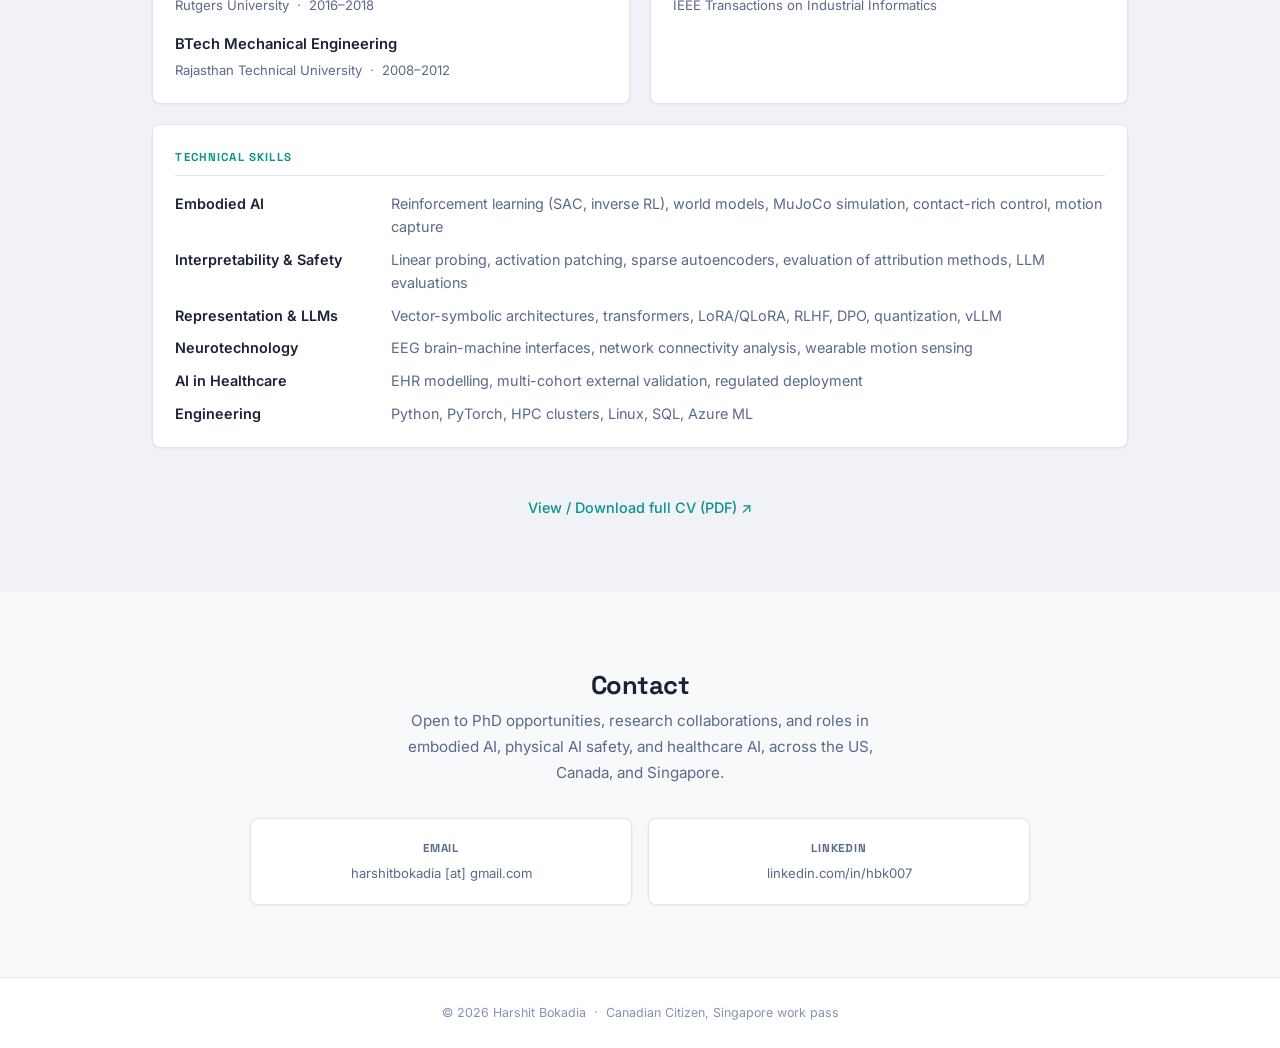
==== commit b14116eb: "Update Google Scholar citation count to 88" ====
--- a/index.html
+++ b/index.html
@@ -117,7 +117,7 @@
       <div class="section-header">
         <h2 class="section-title reveal">Publications</h2>
         <a href="https://scholar.google.ca/citations?user=QxgwOOcAAAAJ&hl=en" target="_blank" class="scholar-badge">
-          Google Scholar &nbsp;·&nbsp; 83 citations &nbsp;·&nbsp; h-index 4 ↗
+          Google Scholar &nbsp;·&nbsp; 88 citations &nbsp;·&nbsp; h-index 4 ↗
         </a>
       </div>
 
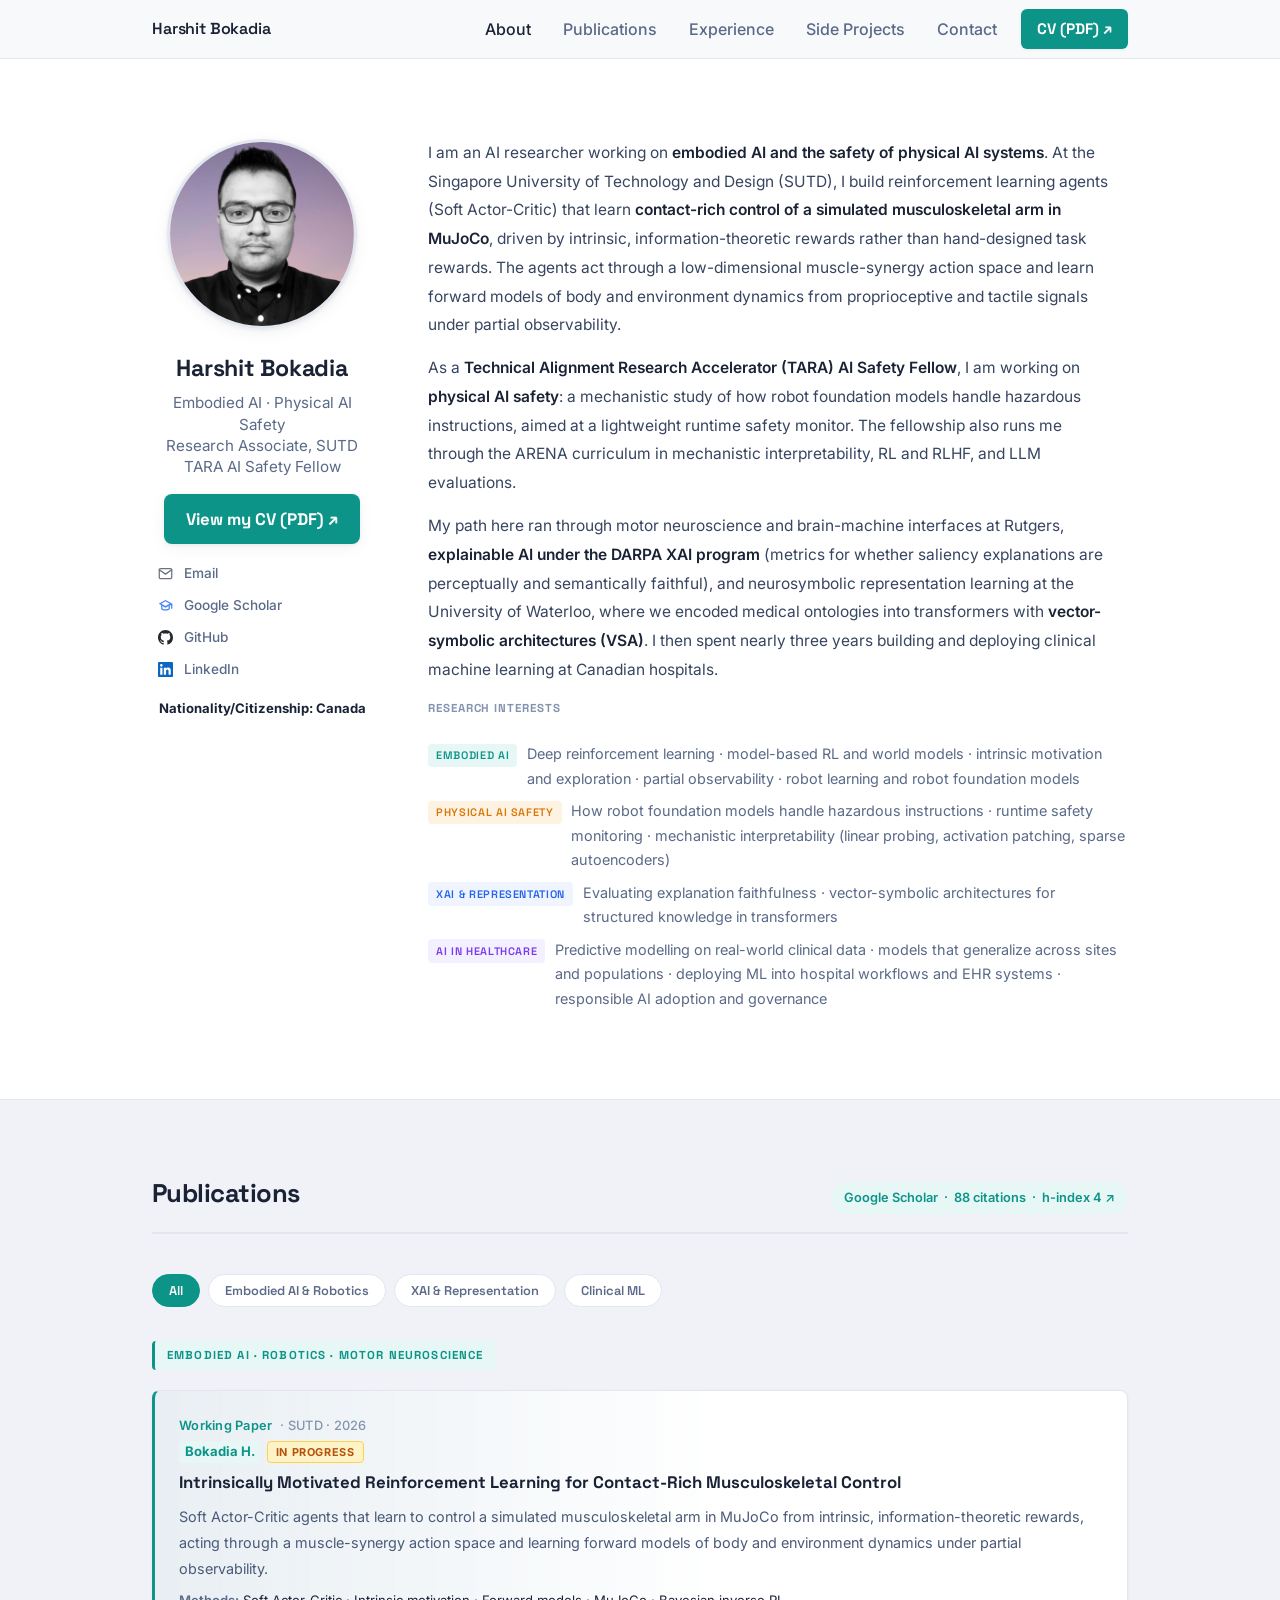
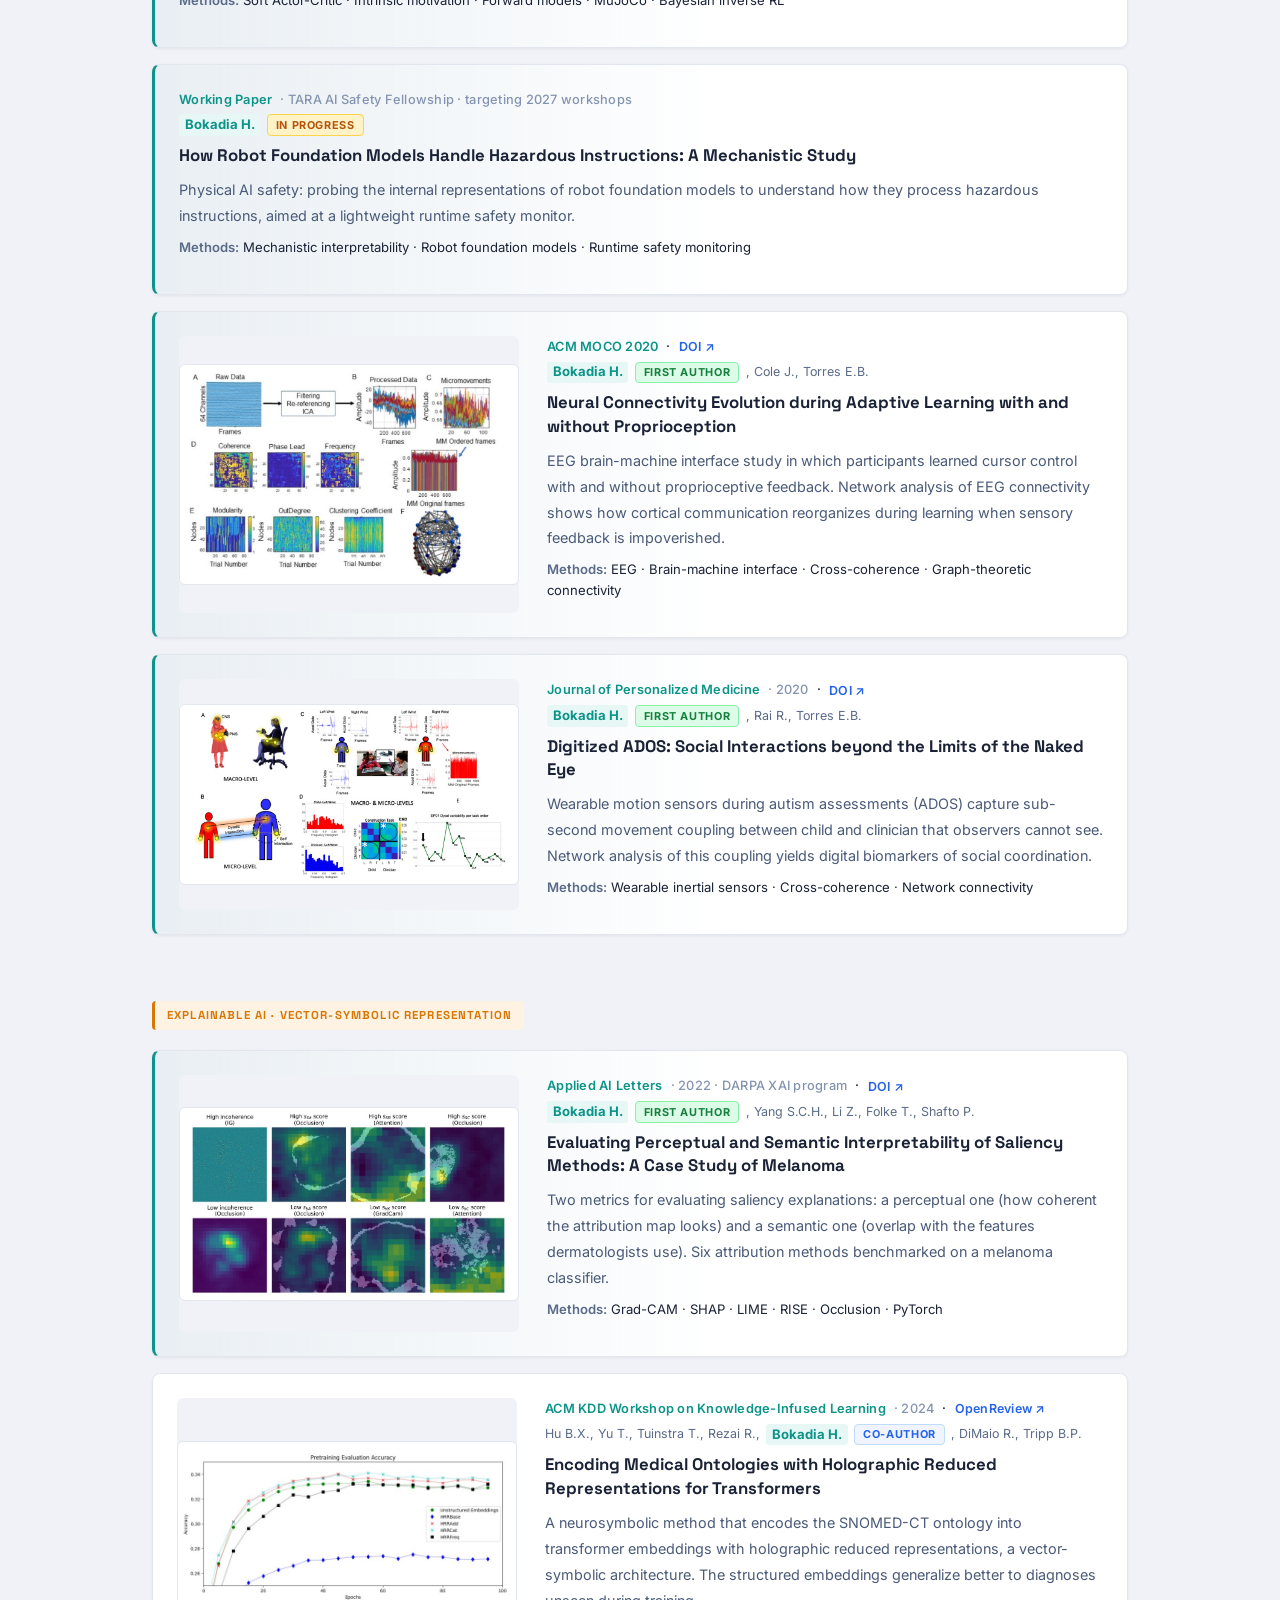
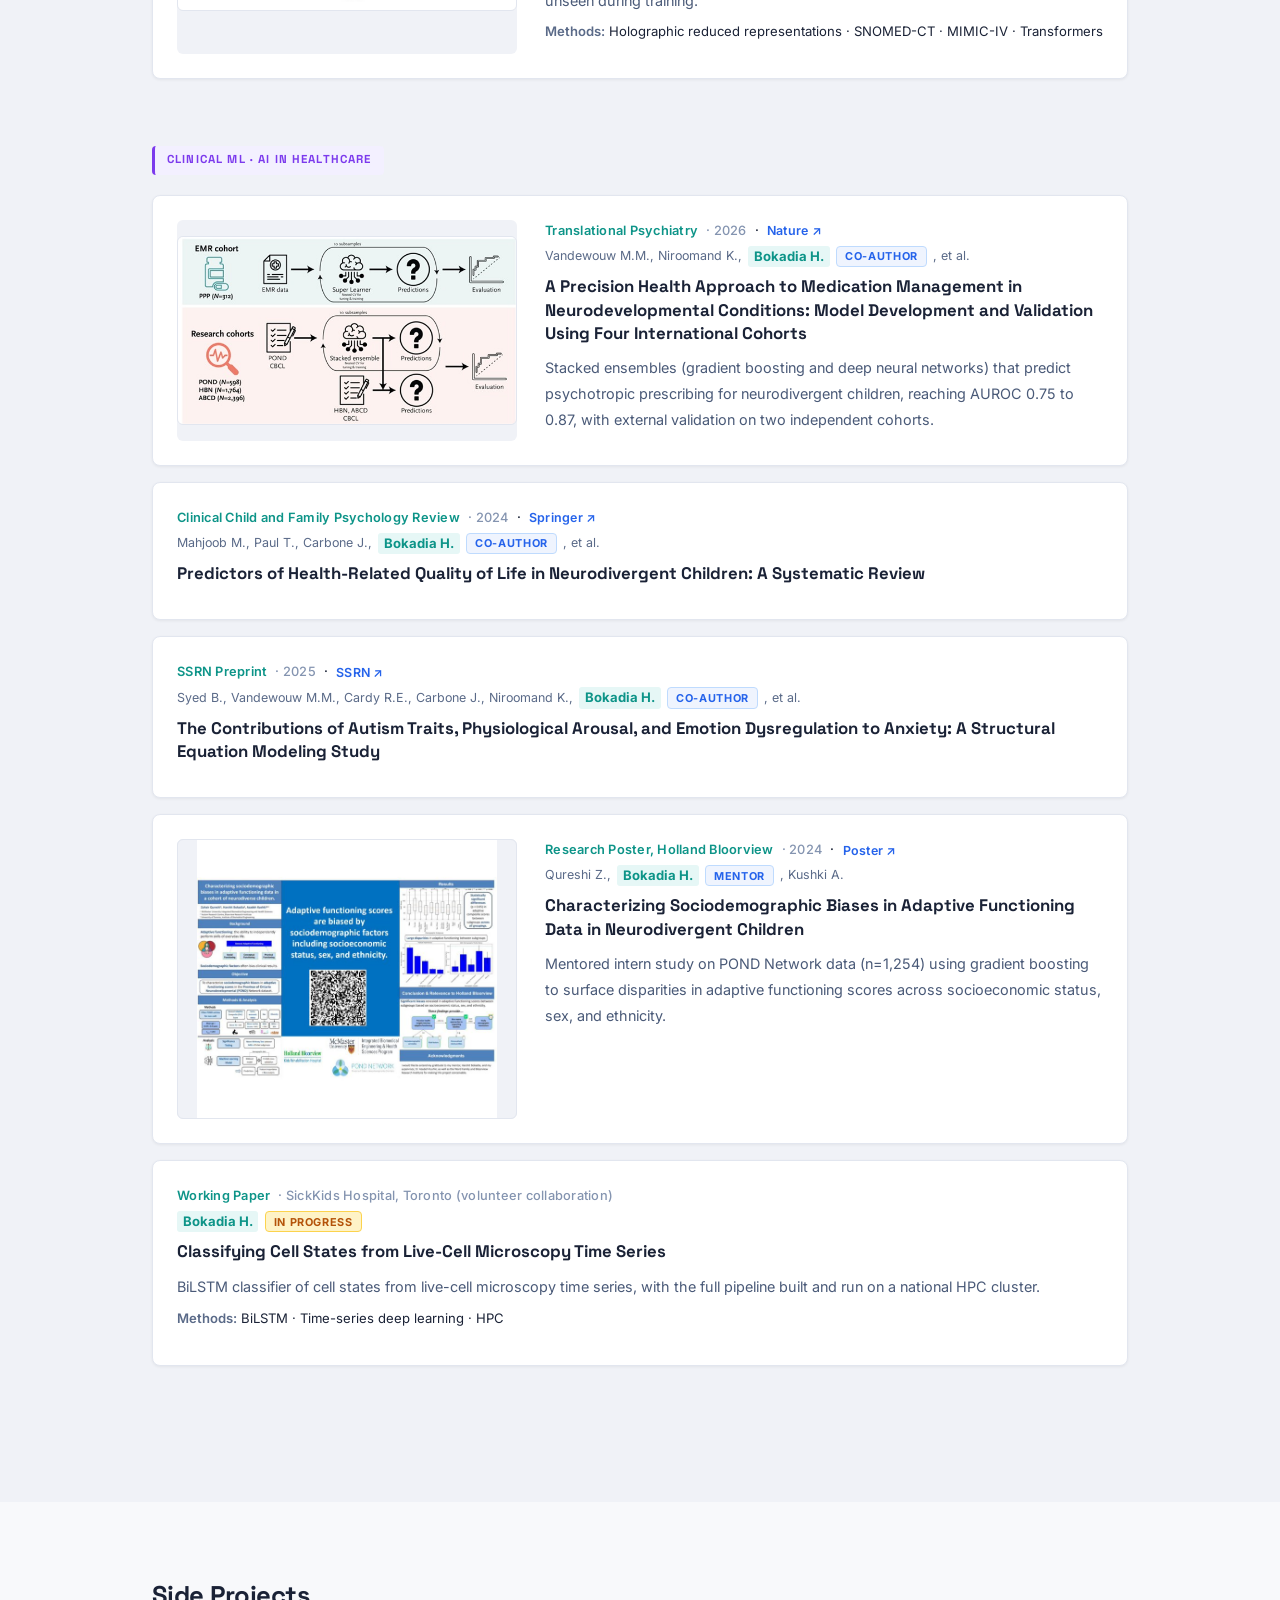
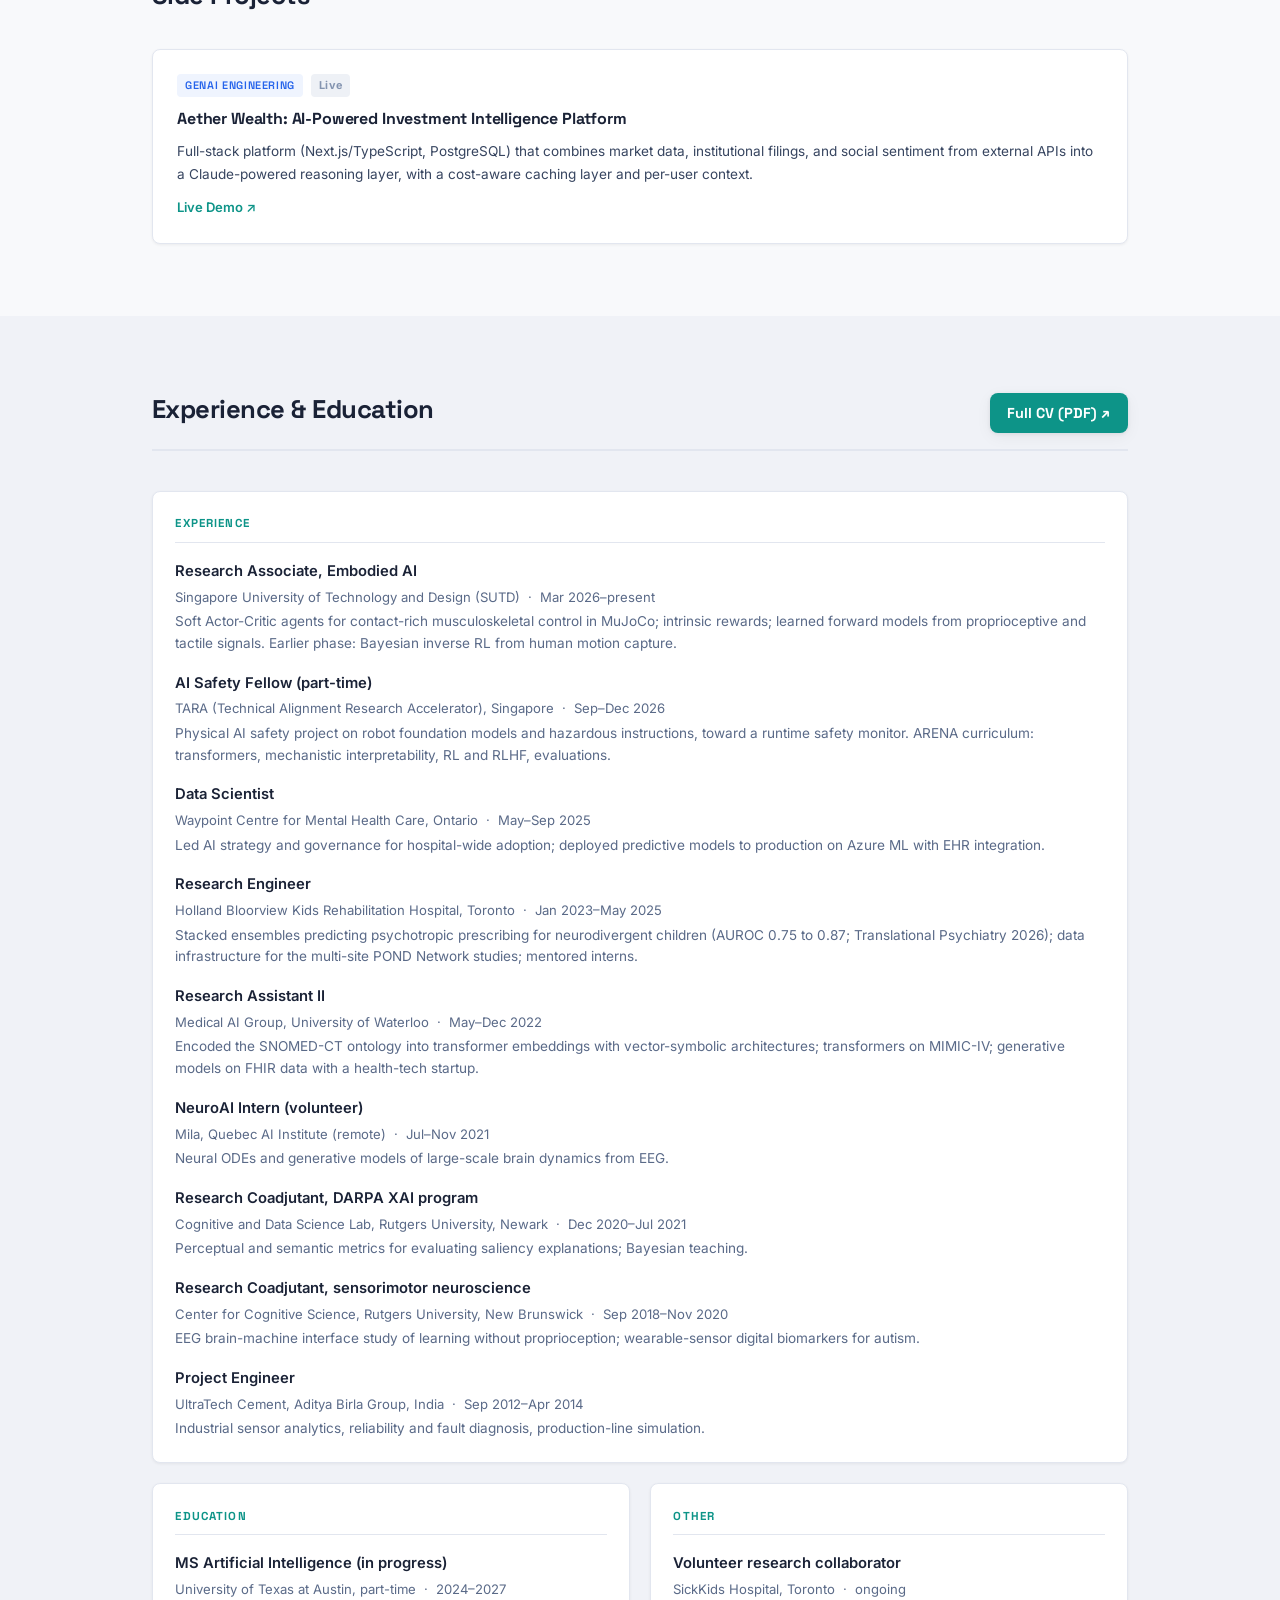
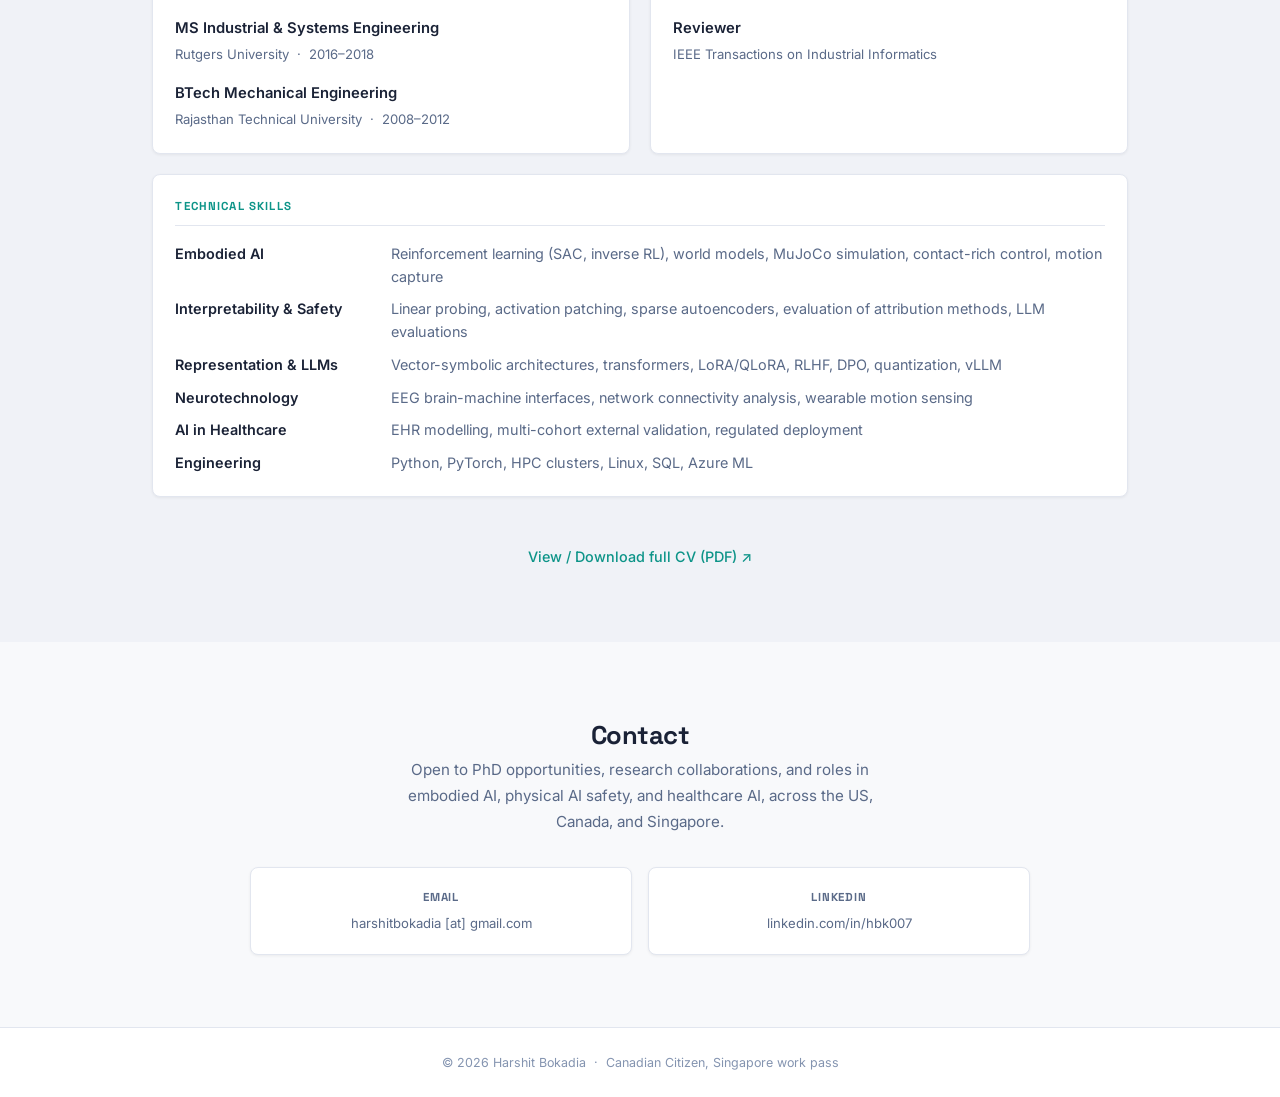
==== commit f2defaf9: "Link Translational Psychiatry paper to published article and add figure - Replace preprint link with" ====
--- a/index.html
+++ b/index.html
@@ -240,9 +240,12 @@
       <div class="pub-group" data-tab="clinical">
         <h3 class="pub-group-label label-purple">Clinical ML · AI in Healthcare</h3>
 
-        <div class="pub-row pub-row-full reveal">
-          <div class="pub-content">
-            <p class="pub-venue"><span class="pub-journal">Translational Psychiatry</span> <span class="pub-meta-info">· Accepted, in press</span> · <a href="https://www.medrxiv.org/content/10.1101/2025.03.12.25323683v4" target="_blank">Preprint ↗</a></p>
+        <div class="pub-row reveal">
+          <div class="pub-figure">
+            <img src="assets/meds.jpg" alt="Study pipeline: EMR and research cohorts feeding stacked-ensemble models with external validation" />
+          </div>
+          <div class="pub-content">
+            <p class="pub-venue"><span class="pub-journal">Translational Psychiatry</span> <span class="pub-meta-info">· 2026</span> · <a href="https://www.nature.com/articles/s41398-026-04541-1" target="_blank">Nature ↗</a></p>
             <p class="pub-authors"><span class="author-other">Vandewouw M.M., Niroomand K., </span><span class="author-me">Bokadia H.</span> <span class="coauthor-badge">Co-Author</span><span class="author-other">, et al.</span></p>
             <p class="pub-title">A Precision Health Approach to Medication Management in Neurodevelopmental Conditions: Model Development and Validation Using Four International Cohorts</p>
             <p class="pub-desc">
@@ -351,7 +354,7 @@
             <li>
               <strong>Research Engineer</strong>
               <span class="cv-where">Holland Bloorview Kids Rehabilitation Hospital, Toronto &nbsp;·&nbsp; Jan 2023–May 2025</span>
-              <span class="cv-note">Stacked ensembles predicting psychotropic prescribing for neurodivergent children (AUROC 0.75 to 0.87; Translational Psychiatry, accepted); data infrastructure for the multi-site POND Network studies; mentored interns.</span>
+              <span class="cv-note">Stacked ensembles predicting psychotropic prescribing for neurodivergent children (AUROC 0.75 to 0.87; Translational Psychiatry 2026); data infrastructure for the multi-site POND Network studies; mentored interns.</span>
             </li>
             <li>
               <strong>Research Assistant II</strong>
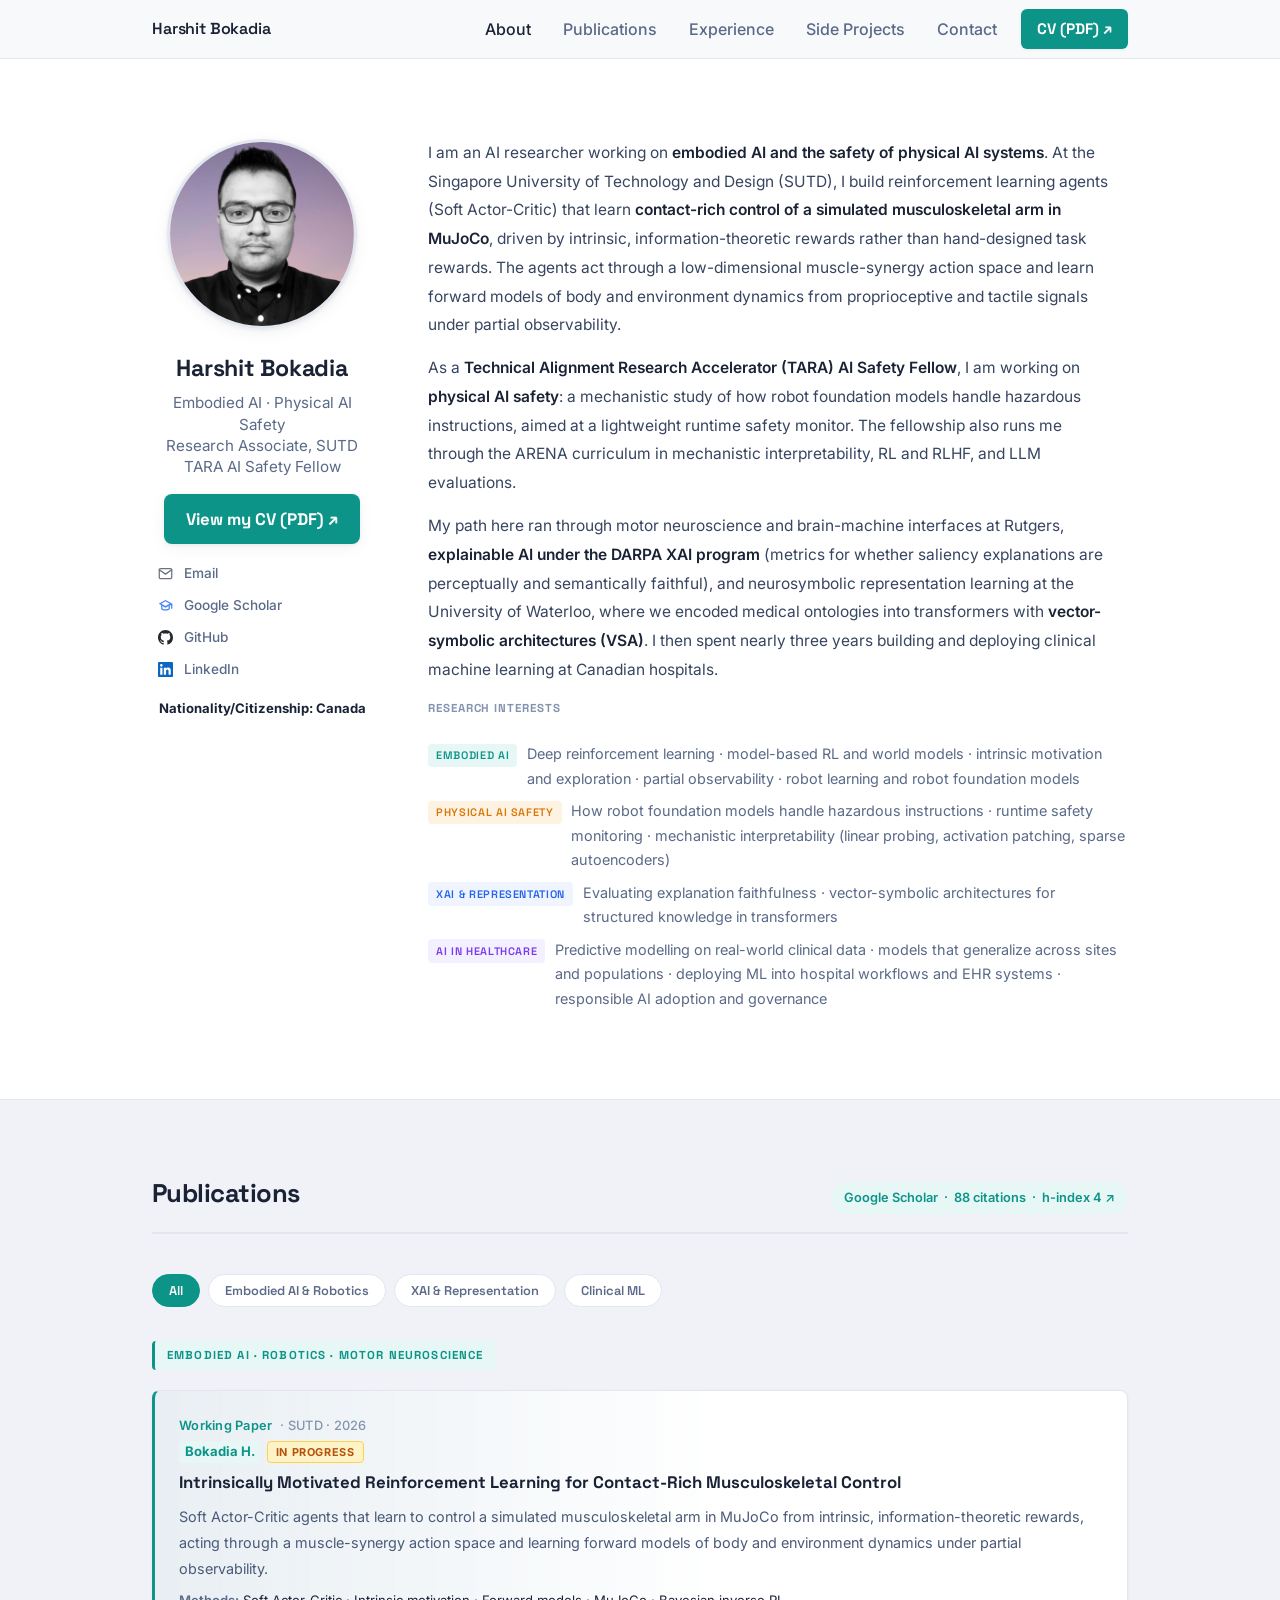
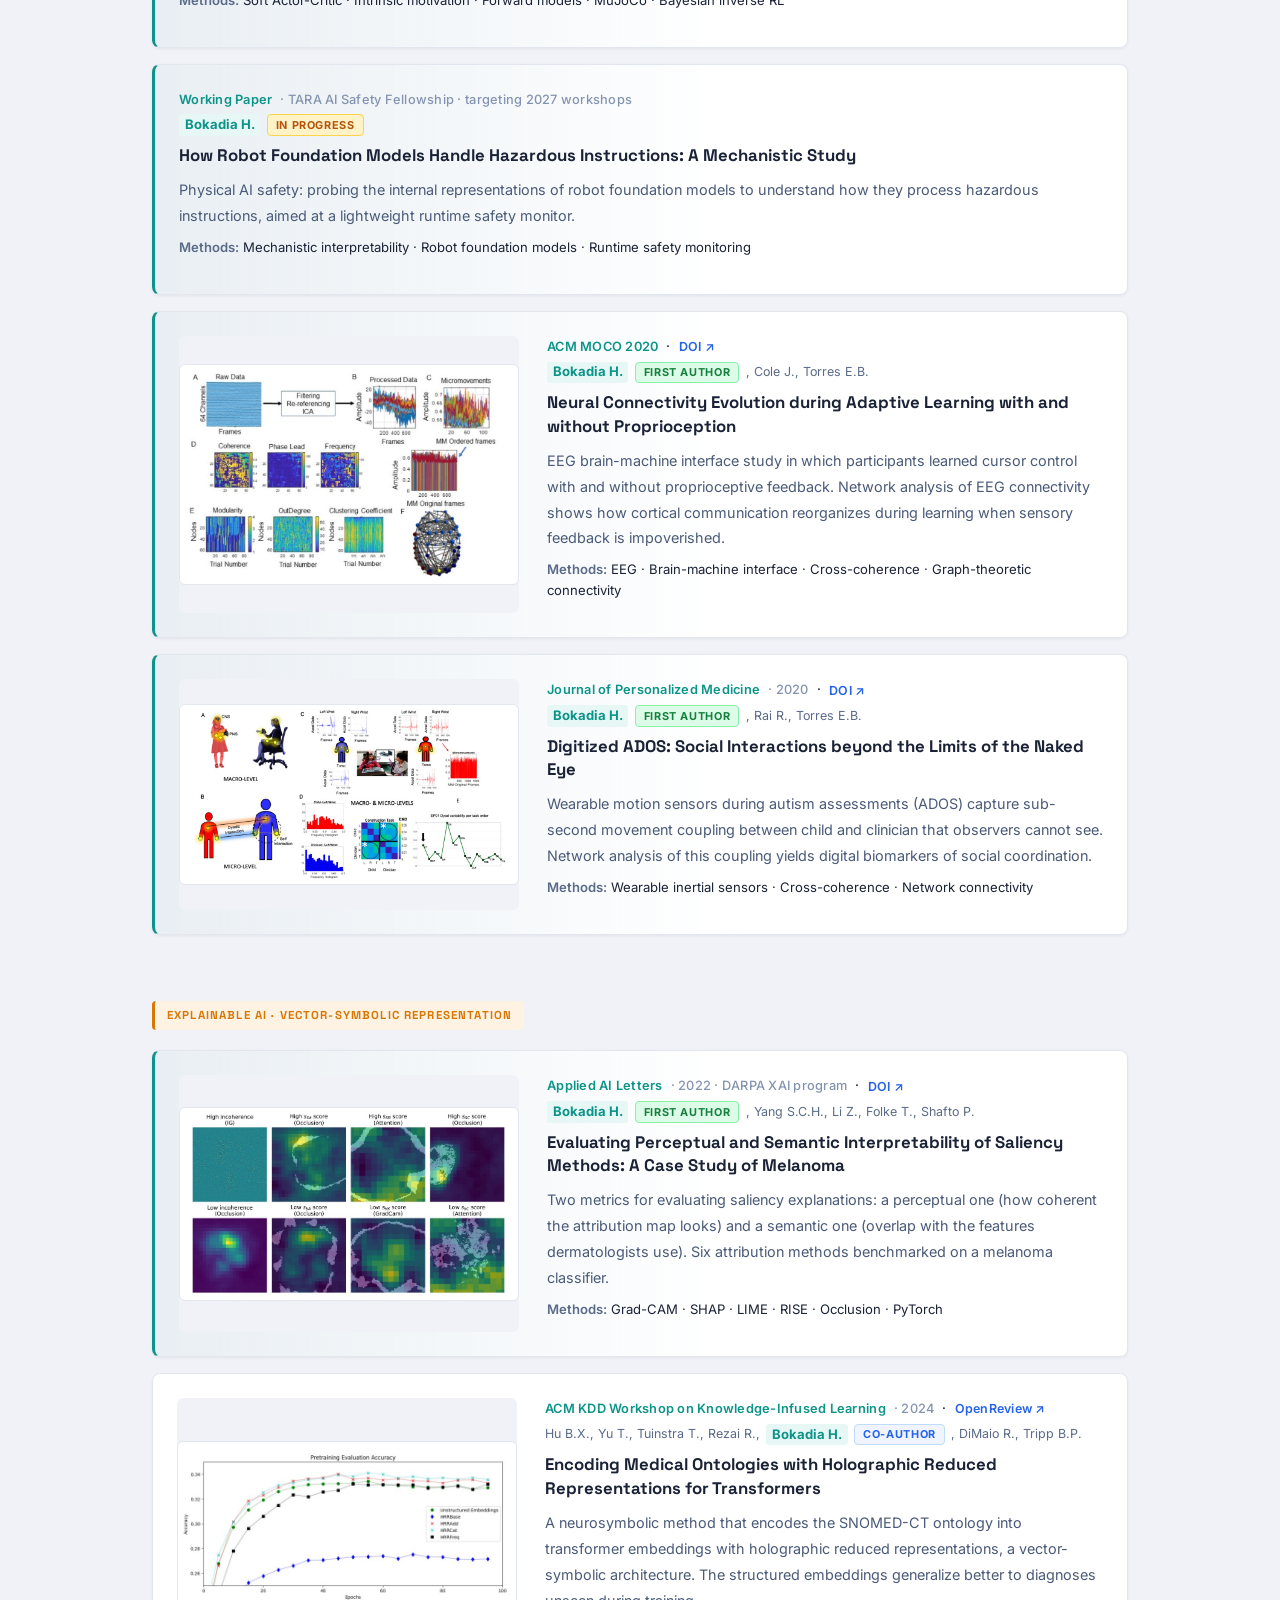
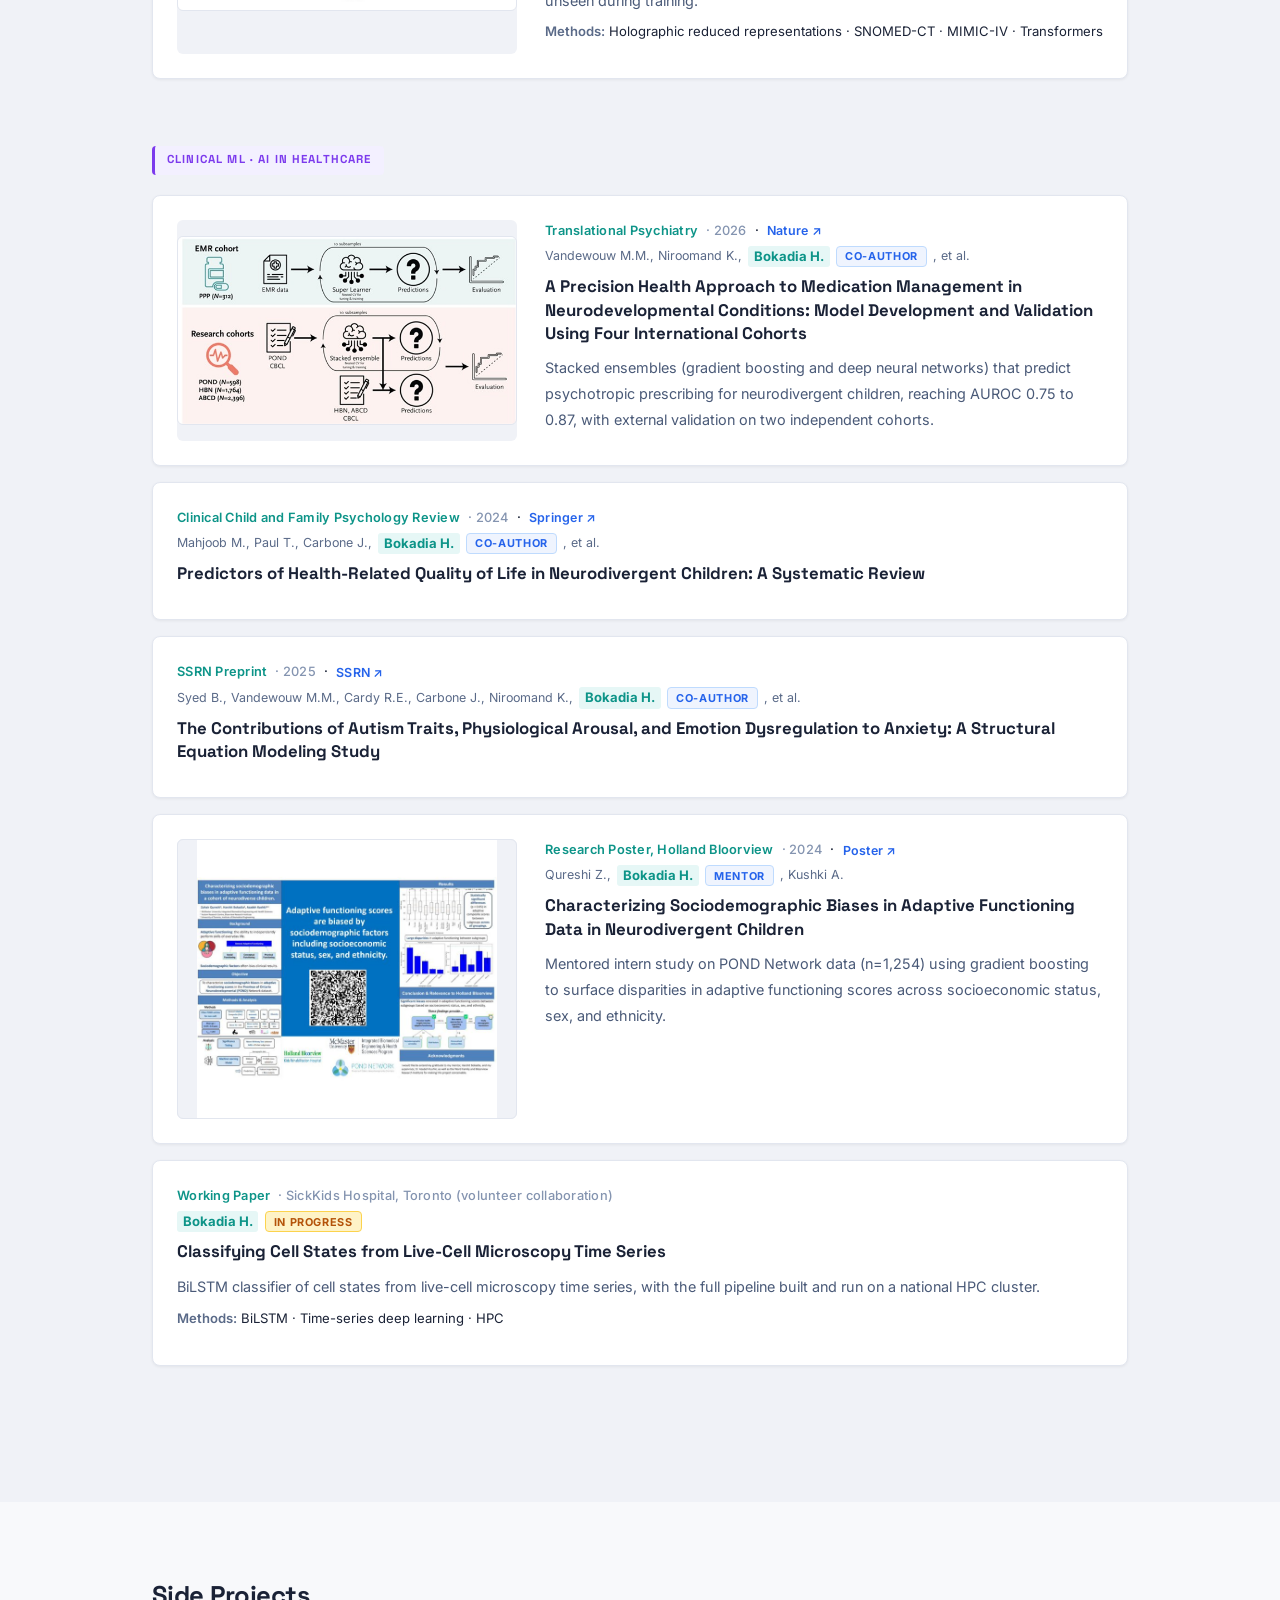
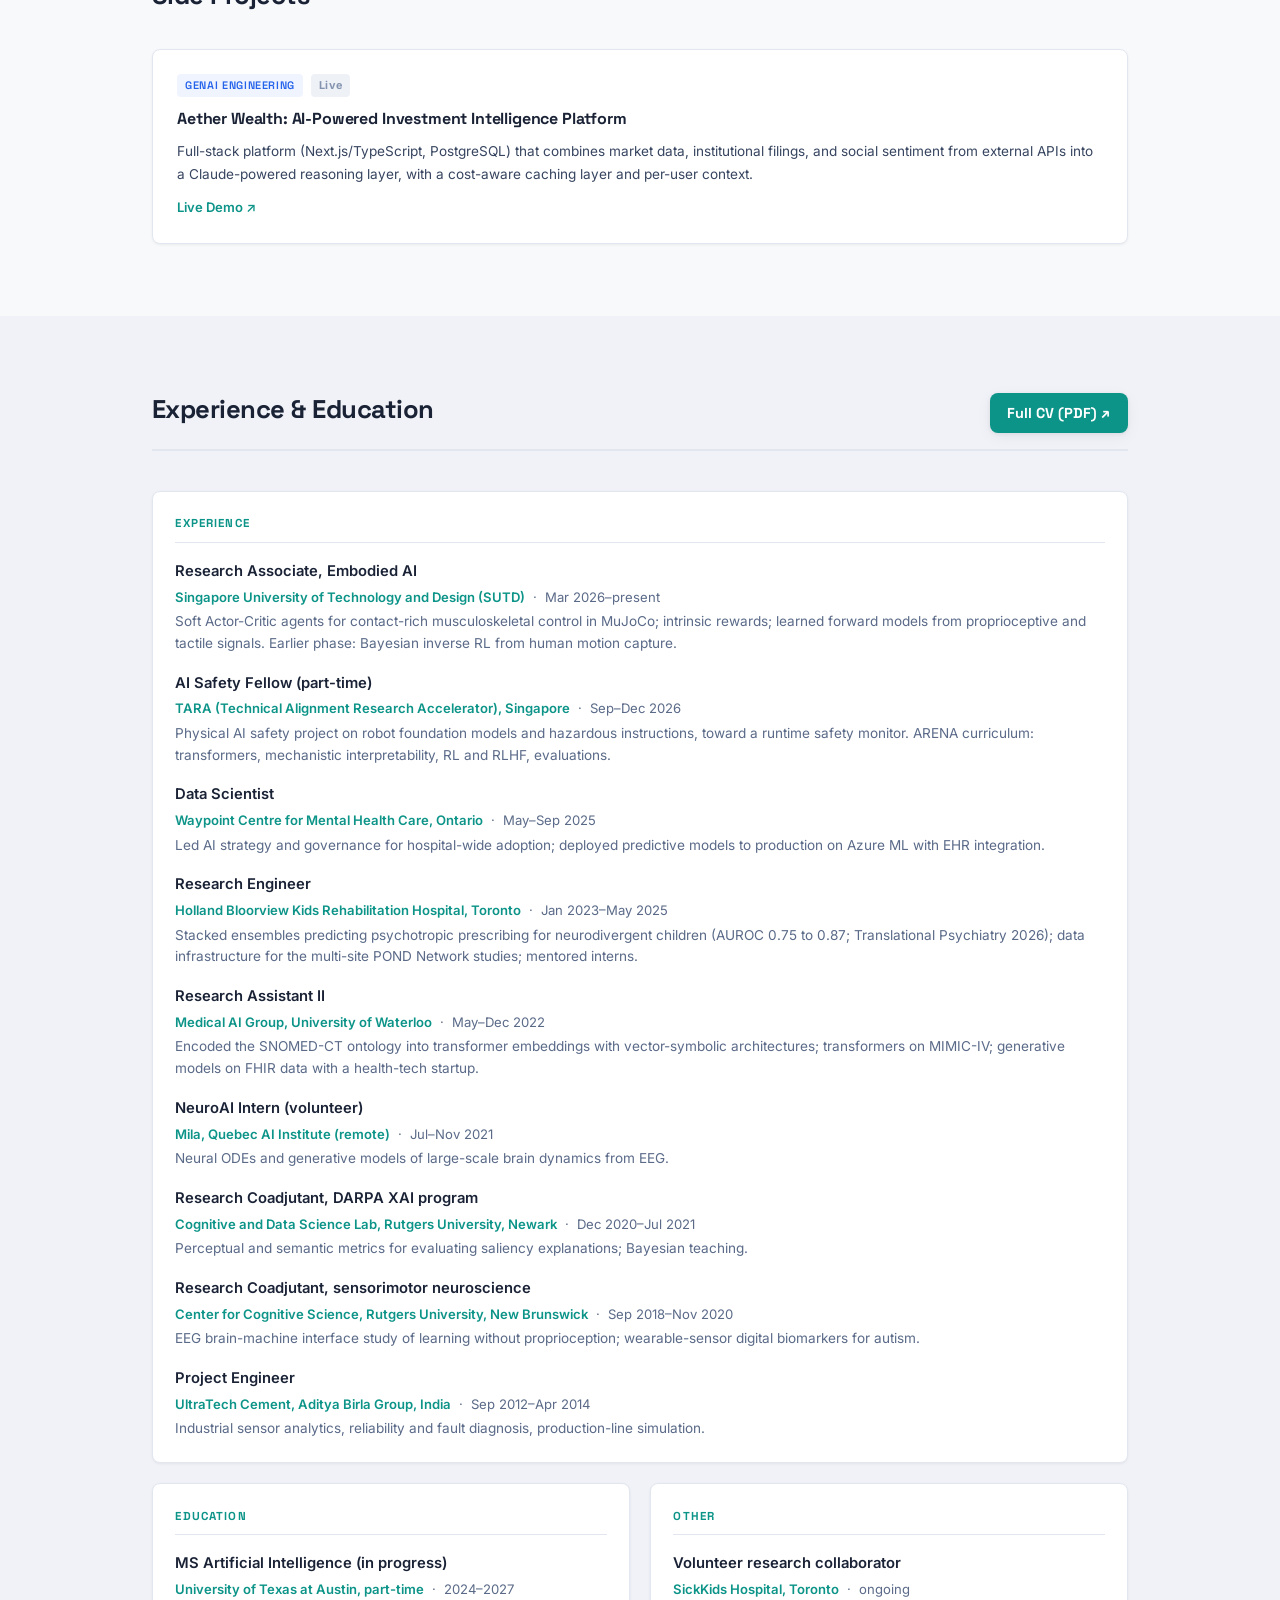
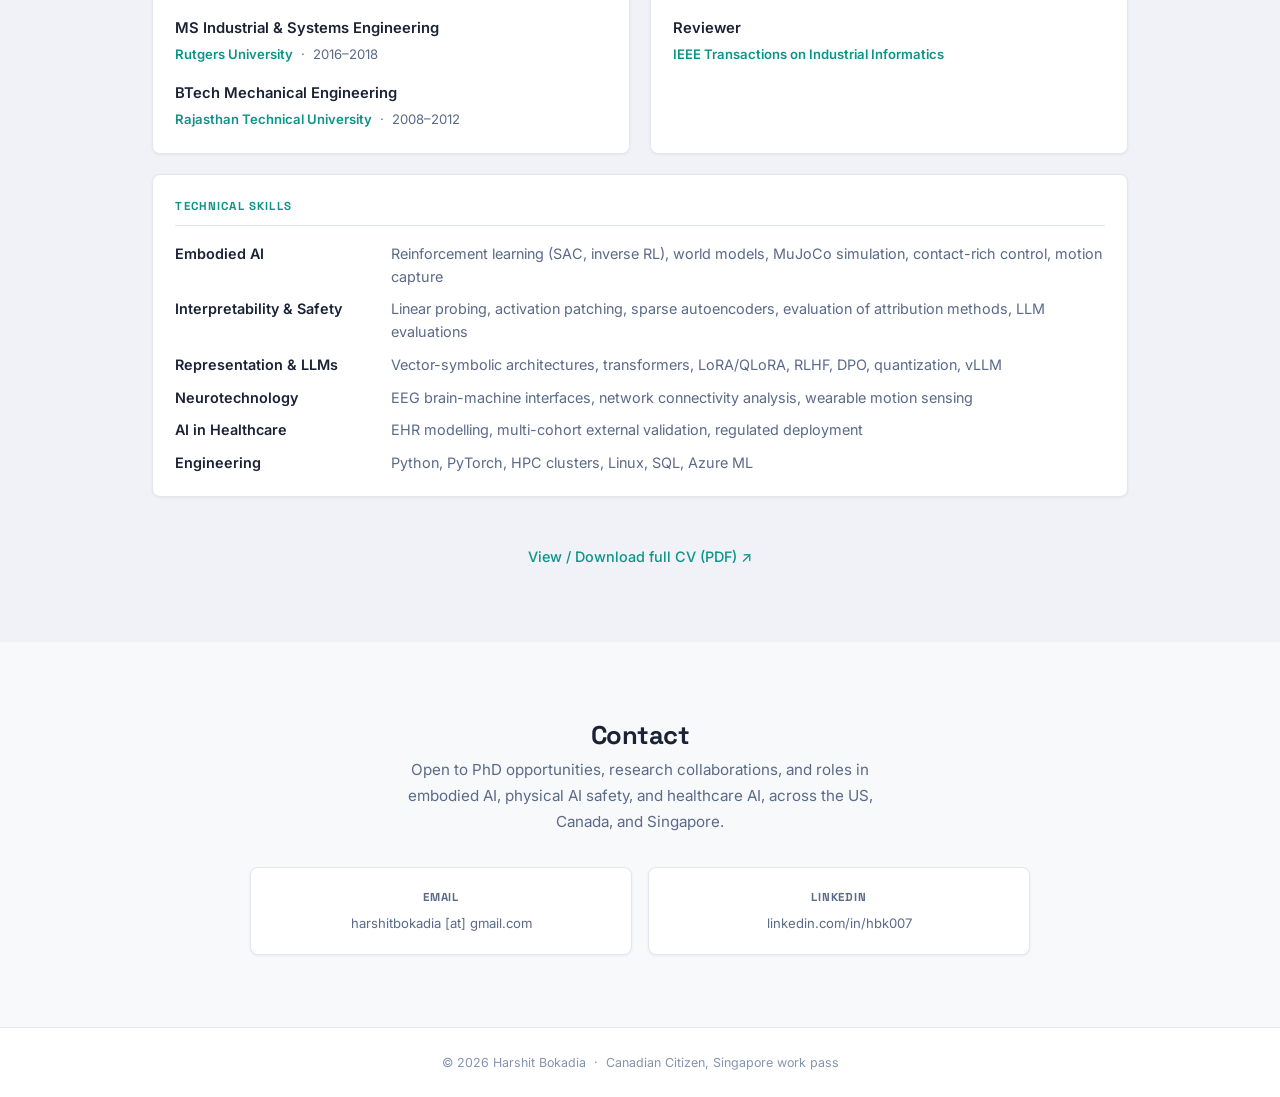
==== commit 391be9aa: "Highlight organization names in Experience & Education - Show employer and university names in bold " ====
--- a/index.html
+++ b/index.html
@@ -338,47 +338,47 @@
           <ul class="cv-list">
             <li>
               <strong>Research Associate, Embodied AI</strong>
-              <span class="cv-where">Singapore University of Technology and Design (SUTD) &nbsp;·&nbsp; Mar 2026–present</span>
+              <span class="cv-where"><span class="cv-org">Singapore University of Technology and Design (SUTD)</span> &nbsp;·&nbsp; Mar 2026–present</span>
               <span class="cv-note">Soft Actor-Critic agents for contact-rich musculoskeletal control in MuJoCo; intrinsic rewards; learned forward models from proprioceptive and tactile signals. Earlier phase: Bayesian inverse RL from human motion capture.</span>
             </li>
             <li>
               <strong>AI Safety Fellow (part-time)</strong>
-              <span class="cv-where">TARA (Technical Alignment Research Accelerator), Singapore &nbsp;·&nbsp; Sep–Dec 2026</span>
+              <span class="cv-where"><span class="cv-org">TARA (Technical Alignment Research Accelerator), Singapore</span> &nbsp;·&nbsp; Sep–Dec 2026</span>
               <span class="cv-note">Physical AI safety project on robot foundation models and hazardous instructions, toward a runtime safety monitor. ARENA curriculum: transformers, mechanistic interpretability, RL and RLHF, evaluations.</span>
             </li>
             <li>
               <strong>Data Scientist</strong>
-              <span class="cv-where">Waypoint Centre for Mental Health Care, Ontario &nbsp;·&nbsp; May–Sep 2025</span>
+              <span class="cv-where"><span class="cv-org">Waypoint Centre for Mental Health Care, Ontario</span> &nbsp;·&nbsp; May–Sep 2025</span>
               <span class="cv-note">Led AI strategy and governance for hospital-wide adoption; deployed predictive models to production on Azure ML with EHR integration.</span>
             </li>
             <li>
               <strong>Research Engineer</strong>
-              <span class="cv-where">Holland Bloorview Kids Rehabilitation Hospital, Toronto &nbsp;·&nbsp; Jan 2023–May 2025</span>
+              <span class="cv-where"><span class="cv-org">Holland Bloorview Kids Rehabilitation Hospital, Toronto</span> &nbsp;·&nbsp; Jan 2023–May 2025</span>
               <span class="cv-note">Stacked ensembles predicting psychotropic prescribing for neurodivergent children (AUROC 0.75 to 0.87; Translational Psychiatry 2026); data infrastructure for the multi-site POND Network studies; mentored interns.</span>
             </li>
             <li>
               <strong>Research Assistant II</strong>
-              <span class="cv-where">Medical AI Group, University of Waterloo &nbsp;·&nbsp; May–Dec 2022</span>
+              <span class="cv-where"><span class="cv-org">Medical AI Group, University of Waterloo</span> &nbsp;·&nbsp; May–Dec 2022</span>
               <span class="cv-note">Encoded the SNOMED-CT ontology into transformer embeddings with vector-symbolic architectures; transformers on MIMIC-IV; generative models on FHIR data with a health-tech startup.</span>
             </li>
             <li>
               <strong>NeuroAI Intern (volunteer)</strong>
-              <span class="cv-where">Mila, Quebec AI Institute (remote) &nbsp;·&nbsp; Jul–Nov 2021</span>
+              <span class="cv-where"><span class="cv-org">Mila, Quebec AI Institute (remote)</span> &nbsp;·&nbsp; Jul–Nov 2021</span>
               <span class="cv-note">Neural ODEs and generative models of large-scale brain dynamics from EEG.</span>
             </li>
             <li>
               <strong>Research Coadjutant, DARPA XAI program</strong>
-              <span class="cv-where">Cognitive and Data Science Lab, Rutgers University, Newark &nbsp;·&nbsp; Dec 2020–Jul 2021</span>
+              <span class="cv-where"><span class="cv-org">Cognitive and Data Science Lab, Rutgers University, Newark</span> &nbsp;·&nbsp; Dec 2020–Jul 2021</span>
               <span class="cv-note">Perceptual and semantic metrics for evaluating saliency explanations; Bayesian teaching.</span>
             </li>
             <li>
               <strong>Research Coadjutant, sensorimotor neuroscience</strong>
-              <span class="cv-where">Center for Cognitive Science, Rutgers University, New Brunswick &nbsp;·&nbsp; Sep 2018–Nov 2020</span>
+              <span class="cv-where"><span class="cv-org">Center for Cognitive Science, Rutgers University, New Brunswick</span> &nbsp;·&nbsp; Sep 2018–Nov 2020</span>
               <span class="cv-note">EEG brain-machine interface study of learning without proprioception; wearable-sensor digital biomarkers for autism.</span>
             </li>
             <li>
               <strong>Project Engineer</strong>
-              <span class="cv-where">UltraTech Cement, Aditya Birla Group, India &nbsp;·&nbsp; Sep 2012–Apr 2014</span>
+              <span class="cv-where"><span class="cv-org">UltraTech Cement, Aditya Birla Group, India</span> &nbsp;·&nbsp; Sep 2012–Apr 2014</span>
               <span class="cv-note">Industrial sensor analytics, reliability and fault diagnosis, production-line simulation.</span>
             </li>
           </ul>
@@ -389,15 +389,15 @@
           <ul class="cv-list">
             <li>
               <strong>MS Artificial Intelligence (in progress)</strong>
-              <span class="cv-where">University of Texas at Austin, part-time &nbsp;·&nbsp; 2024–2027</span>
+              <span class="cv-where"><span class="cv-org">University of Texas at Austin, part-time</span> &nbsp;·&nbsp; 2024–2027</span>
             </li>
             <li>
               <strong>MS Industrial &amp; Systems Engineering</strong>
-              <span class="cv-where">Rutgers University &nbsp;·&nbsp; 2016–2018</span>
+              <span class="cv-where"><span class="cv-org">Rutgers University</span> &nbsp;·&nbsp; 2016–2018</span>
             </li>
             <li>
               <strong>BTech Mechanical Engineering</strong>
-              <span class="cv-where">Rajasthan Technical University &nbsp;·&nbsp; 2008–2012</span>
+              <span class="cv-where"><span class="cv-org">Rajasthan Technical University</span> &nbsp;·&nbsp; 2008–2012</span>
             </li>
           </ul>
         </div>
@@ -407,11 +407,11 @@
           <ul class="cv-list">
             <li>
               <strong>Volunteer research collaborator</strong>
-              <span class="cv-where">SickKids Hospital, Toronto &nbsp;·&nbsp; ongoing</span>
+              <span class="cv-where"><span class="cv-org">SickKids Hospital, Toronto</span> &nbsp;·&nbsp; ongoing</span>
             </li>
             <li>
               <strong>Reviewer</strong>
-              <span class="cv-where">IEEE Transactions on Industrial Informatics</span>
+              <span class="cv-where"><span class="cv-org">IEEE Transactions on Industrial Informatics</span></span>
             </li>
           </ul>
         </div>
--- a/styles.css
+++ b/styles.css
@@ -926,3 +926,6 @@
 @media (max-width: 580px) {
   .nav-cv { font-size: 0.85rem; padding: 0.4rem 0.8rem; }
 }
+
+/* ═══ ORGANIZATION NAMES IN EXPERIENCE & EDUCATION ═══ */
+.cv-org { color: var(--teal); font-weight: 600; }
